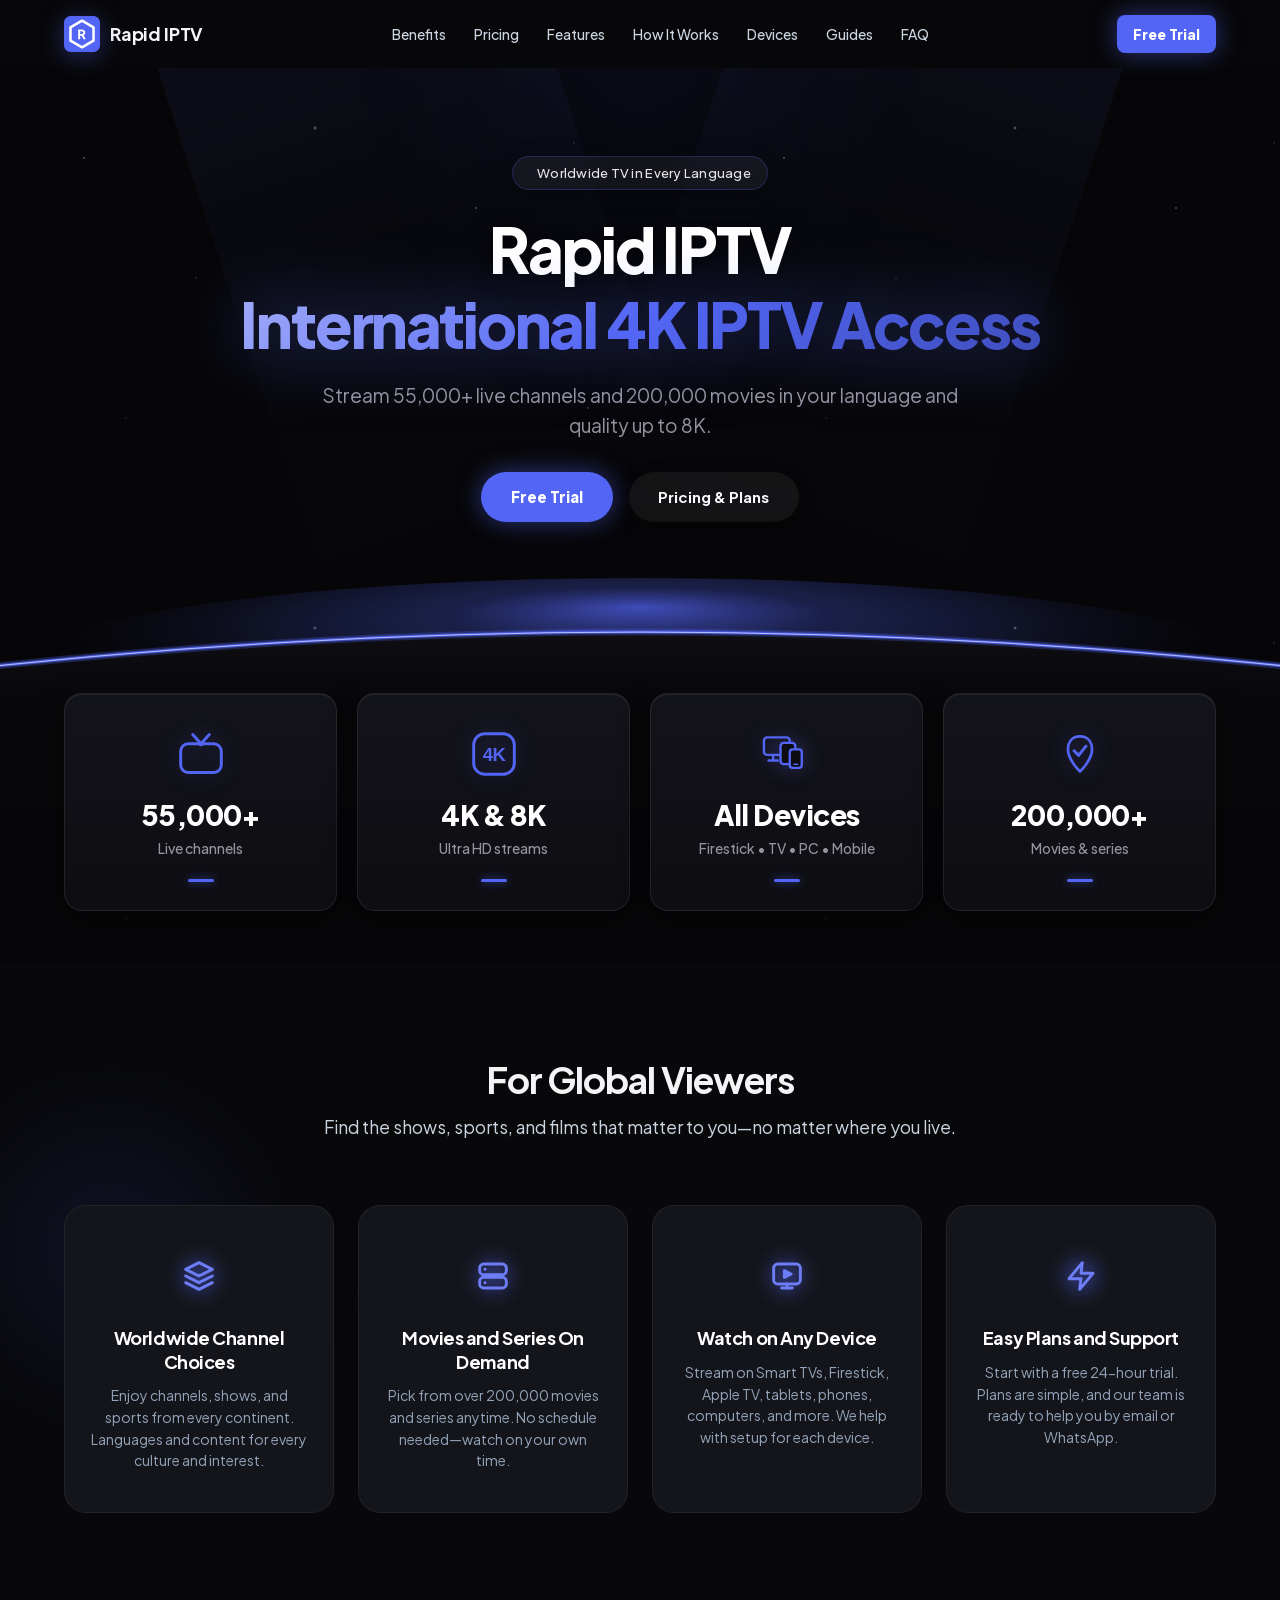
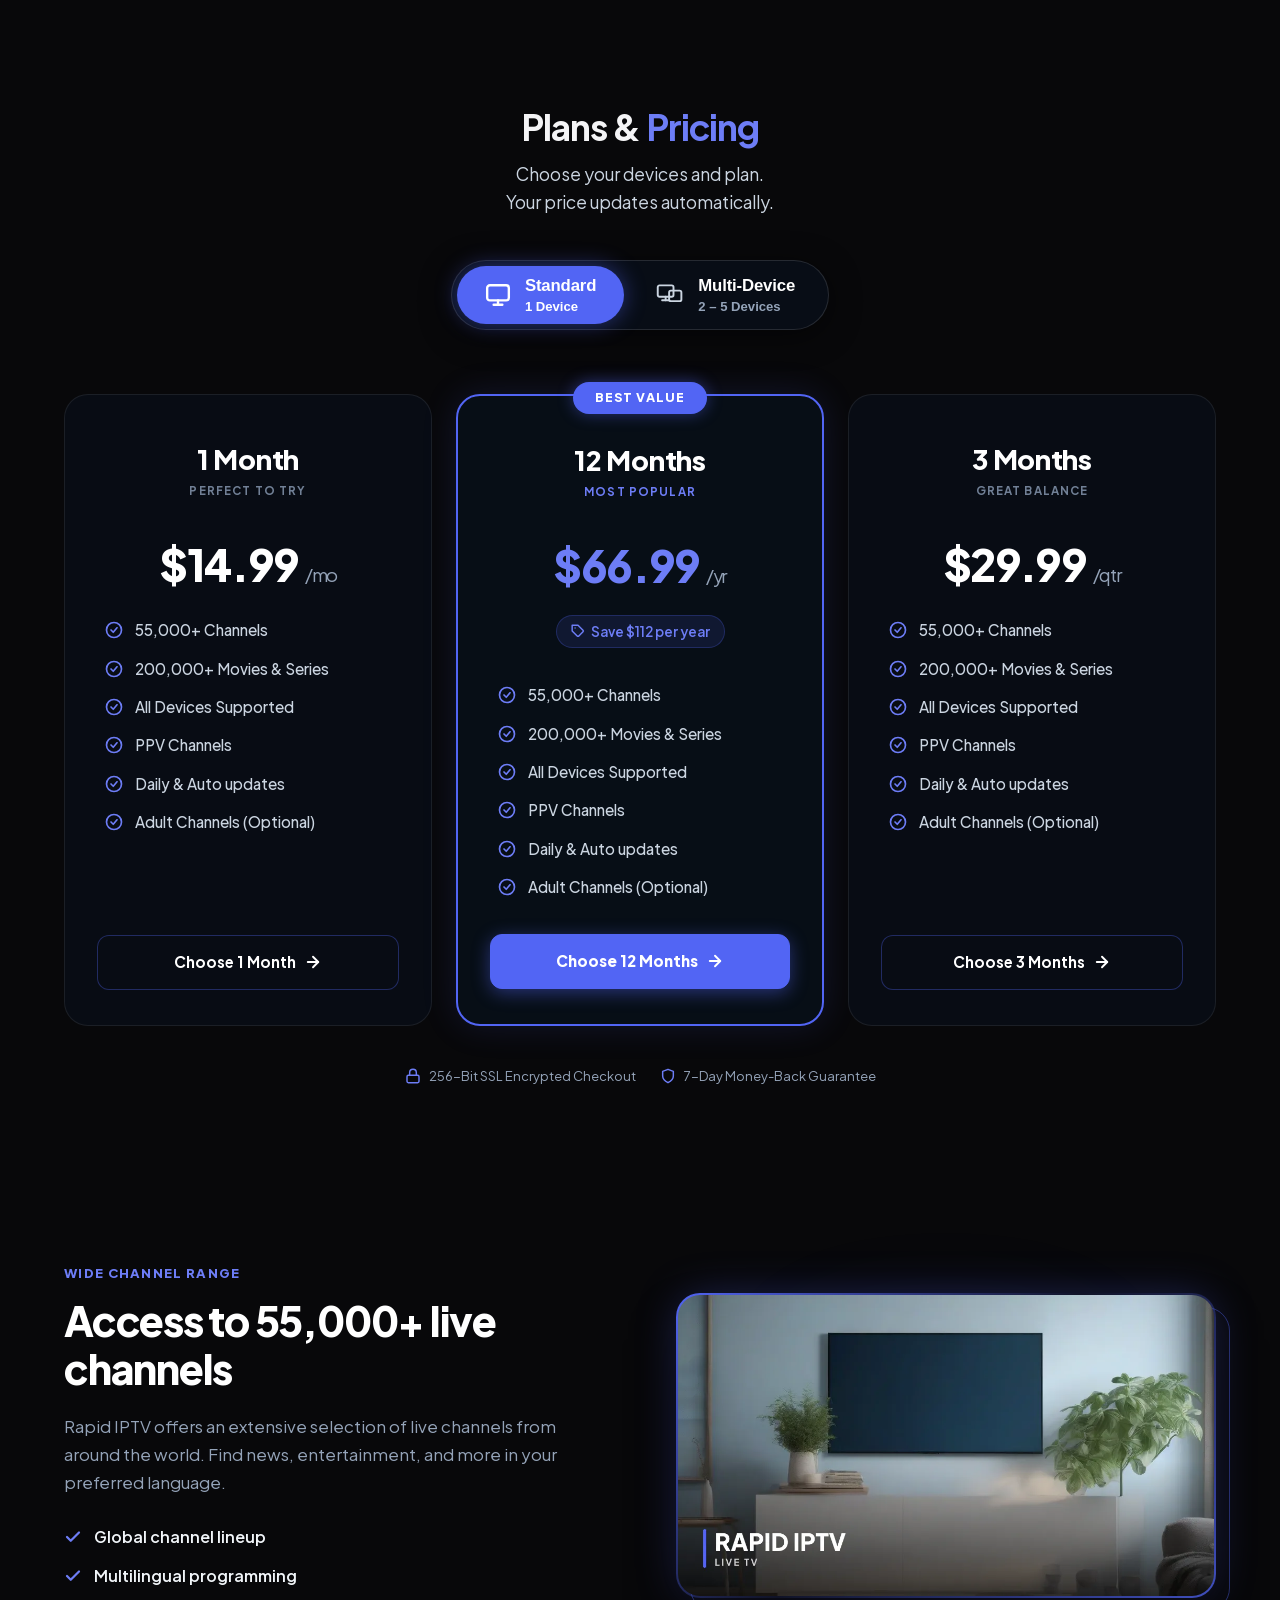
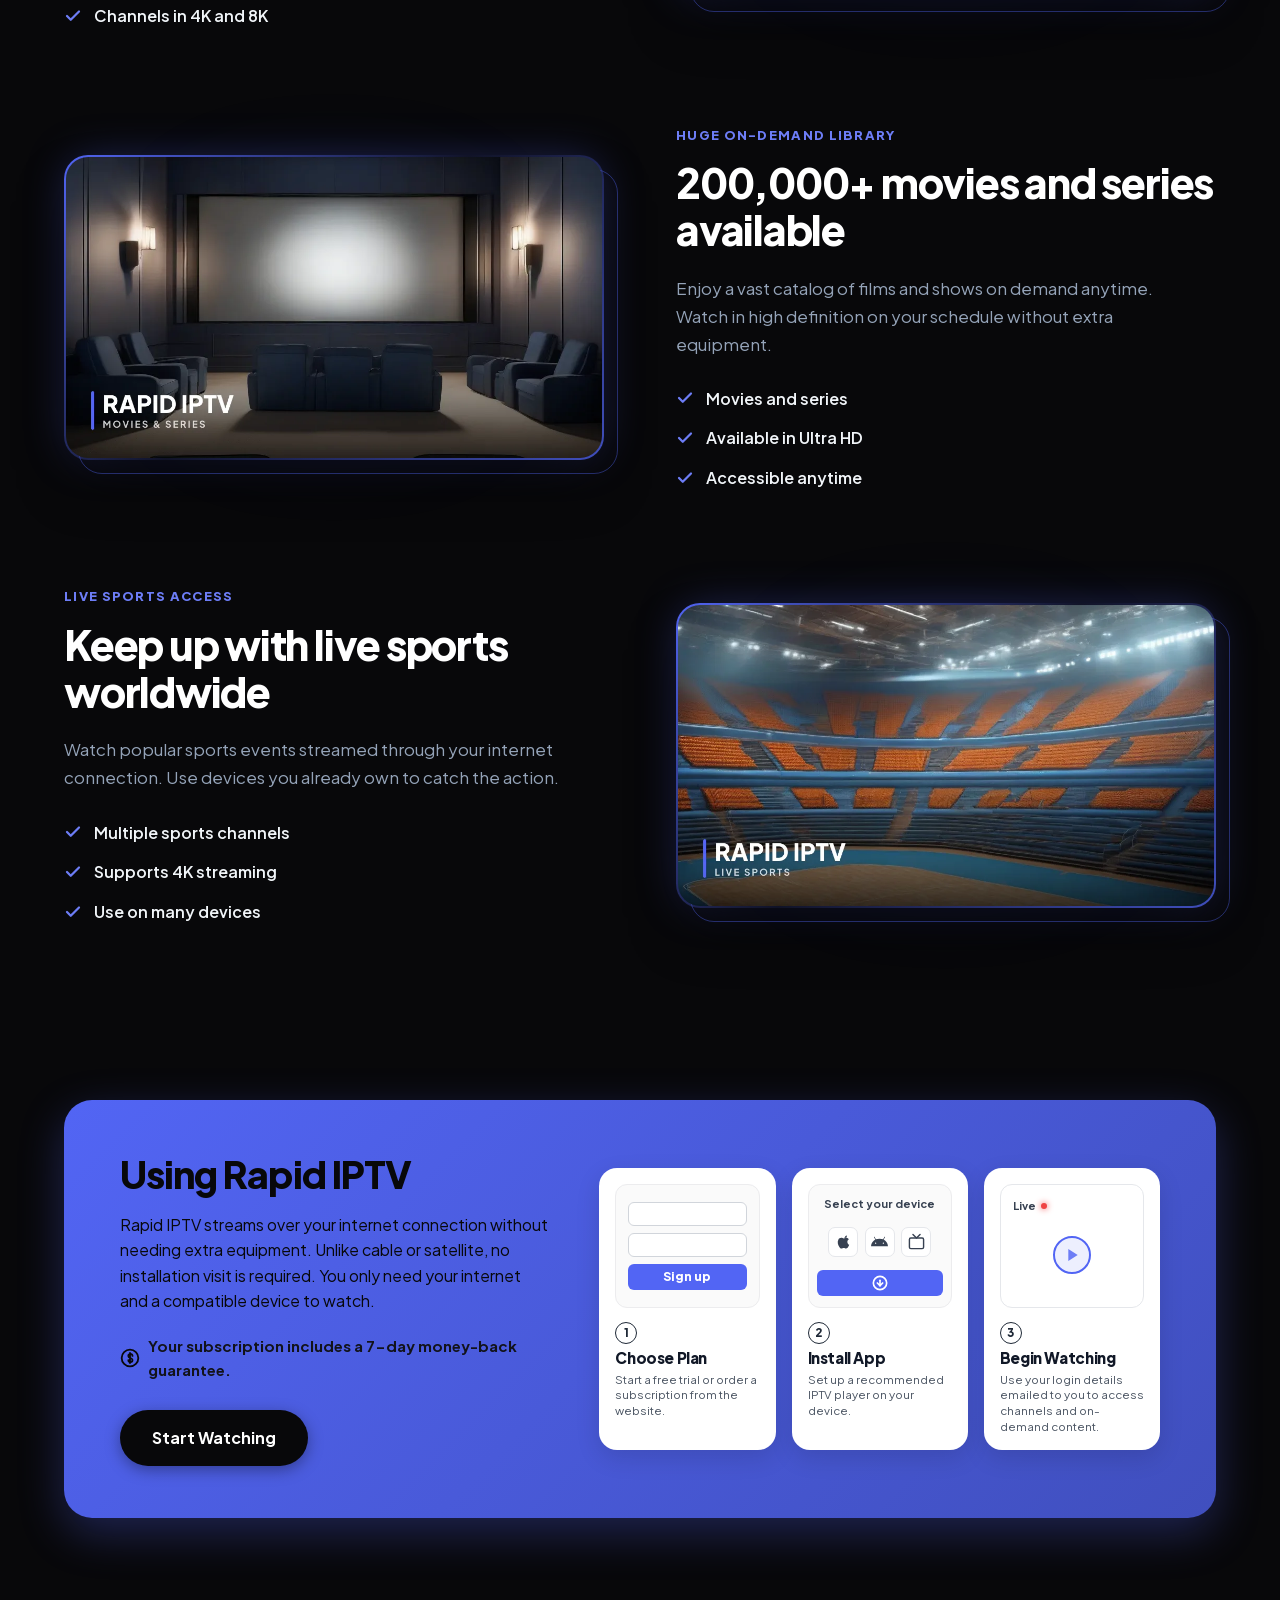
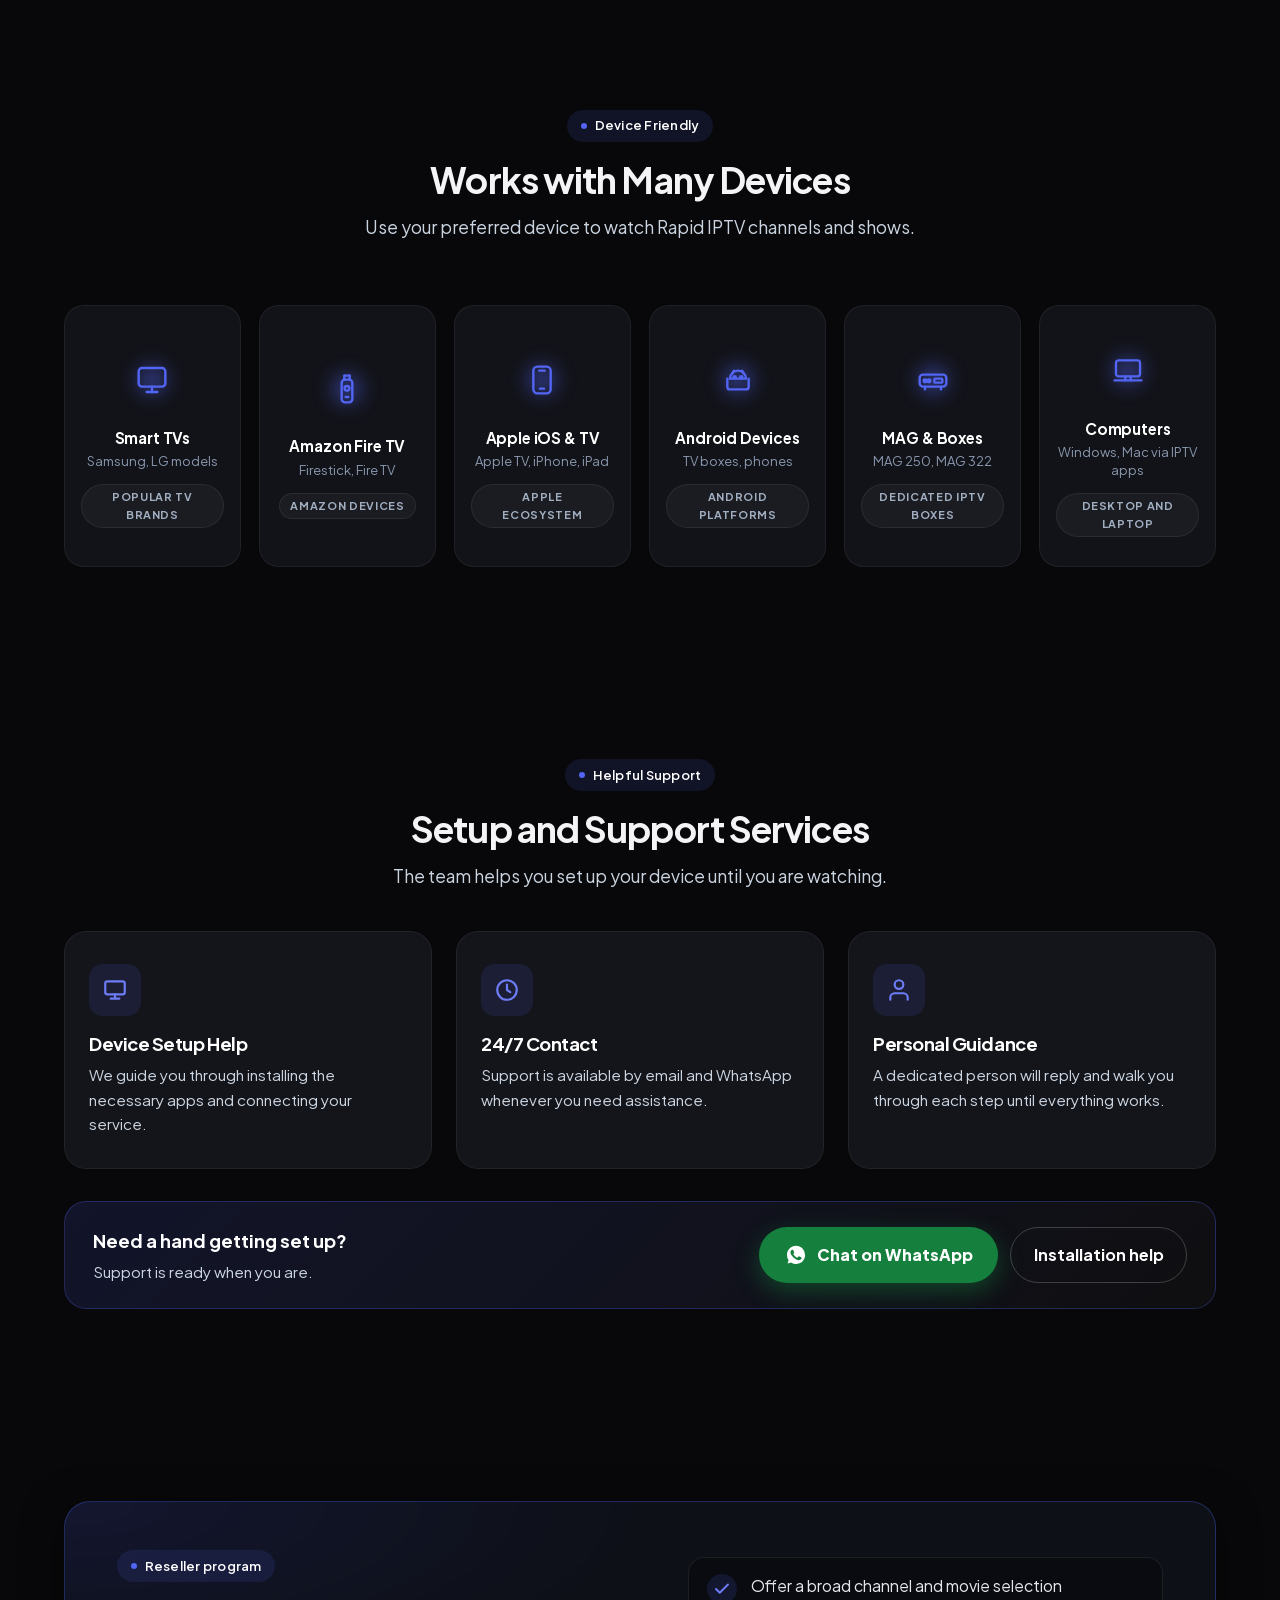
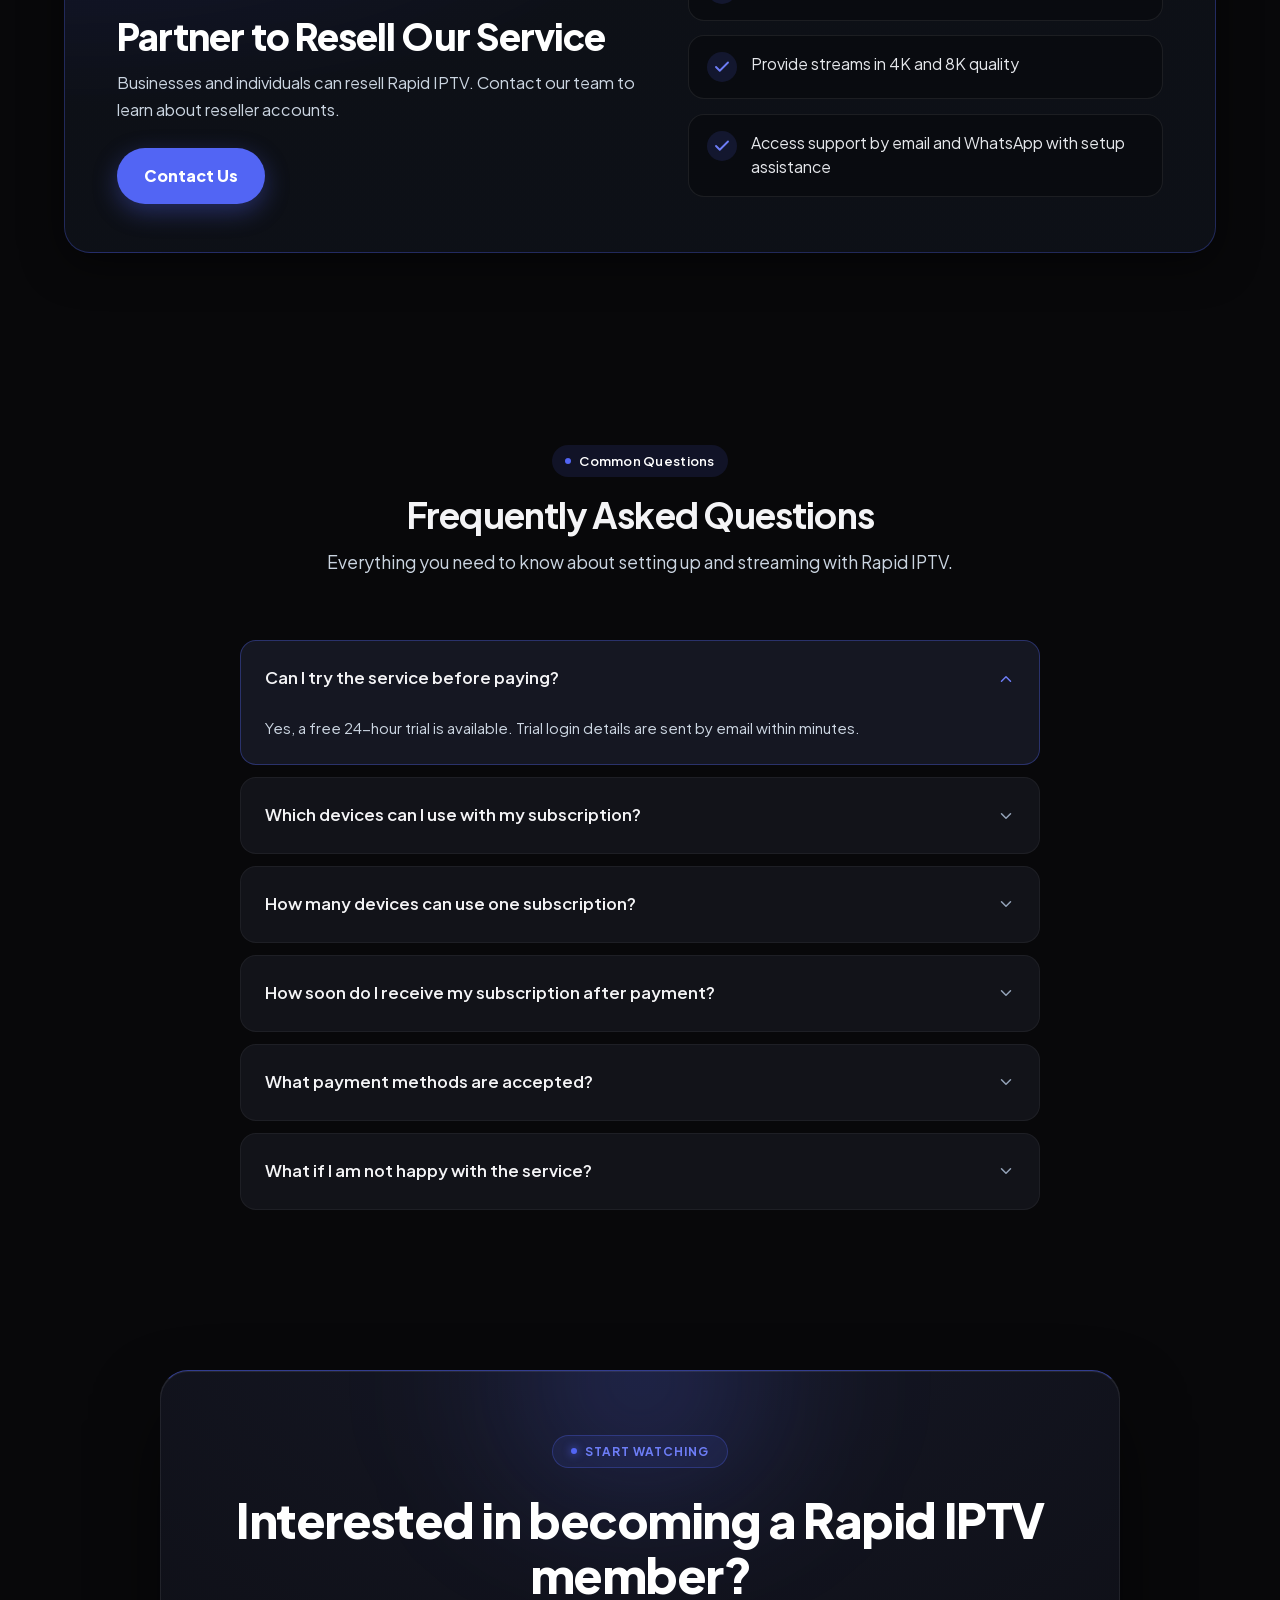
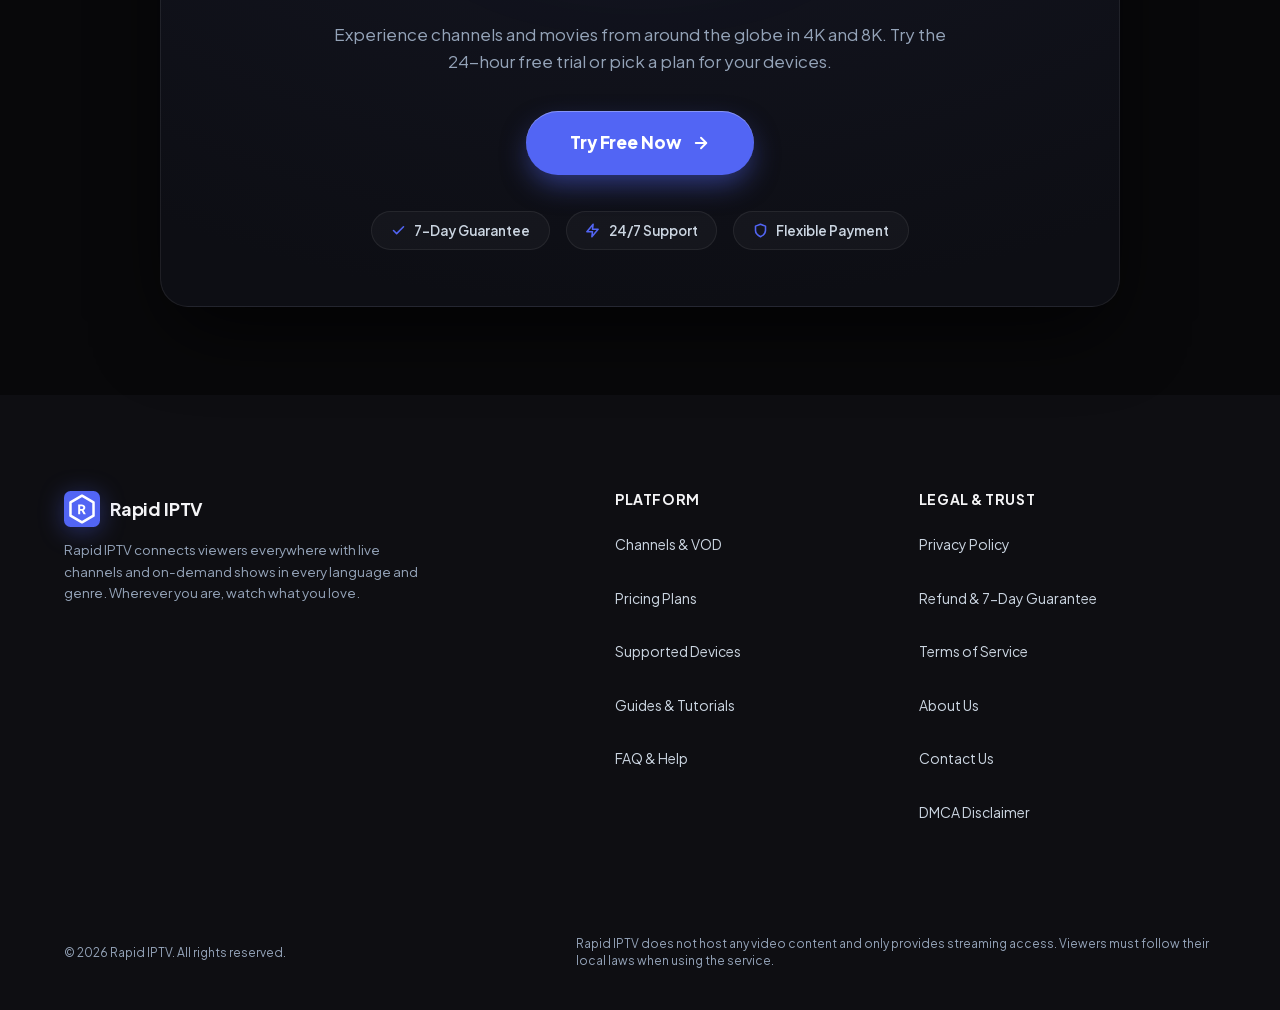
==== index.html @ 46bf08df "Deploy IPTV site via TVKIX Site Manager [2026-11-01T08:52:10.886Z]" ====
<!DOCTYPE html>
<html lang="en" style="background-color:#08080a;color:#f4f4f6;">
<head>
  <meta charset="UTF-8">
  <meta name="viewport" content="width=device-width, initial-scale=1.0">
  
  <!-- Primary SEO Meta Tags -->
  <title>Rapid IPTV: 55,000+ Channels &amp; 4K Streaming Worldwide</title>
  <meta name="description" content="Watch over 55,000 channels and 200,000 movies on Rapid IPTV. Try the 24-hour free trial or get a 1, 3, or 12 month plan today. Try it free for 24 hours.">
  <meta name="robots" content="index, follow, max-snippet:-1, max-image-preview:large, max-video-preview:-1">
  <meta name="format-detection" content="telephone=no">
  <link rel="canonical" href="https://rapidtv.org/">
  <link rel="preload" href="/assets/fonts/plus-jakarta-sans.woff2" as="font" type="font/woff2" crossorigin>
  <meta name="theme-color" content="#08080a">

  <!-- Site favicon: real image files, which Google Search reads -->
  <link rel="icon" href="favicon.ico" sizes="any">
  <link rel="icon" type="image/png" sizes="48x48" href="/assets/favicon-48x48.png">
  <link rel="icon" type="image/svg+xml" href="/assets/favicon.svg">
  <link rel="apple-touch-icon" sizes="180x180" href="/assets/apple-touch-icon.png">
  <link rel="manifest" href="site.webmanifest">

  <!-- Open Graph / Facebook -->
  <meta property="og:type" content="website">
  <meta property="og:url" content="https://rapidtv.org/">
  <meta property="og:title" content="Rapid IPTV: 55,000+ Channels & 4K Streaming Worldwide">
  <meta property="og:description" content="Watch over 55,000 channels and 200,000 movies on Rapid IPTV. Try the 24-hour free trial or get a 1, 3, or 12 month plan today. Try it free for 24 hours.">
  <meta property="og:site_name" content="Rapid IPTV">
  <meta property="og:image" content="https://rapidtv.org/images/share-rapid-iptv-live-tv-1793521743638.jpg">
  <meta property="og:image:width" content="1200">
  <meta property="og:image:height" content="630">
  <meta property="og:image:alt" content="Rapid IPTV Ultra-Stable 4K IPTV Streaming Service">

  <!-- Twitter / X -->
  <meta name="twitter:card" content="summary_large_image">
  <meta name="twitter:title" content="Rapid IPTV: 55,000+ Channels & 4K Streaming Worldwide">
  <meta name="twitter:description" content="Watch over 55,000 channels and 200,000 movies on Rapid IPTV. Try the 24-hour free trial or get a 1, 3, or 12 month plan today. Try it free for 24 hours.">
  <meta name="twitter:image" content="https://rapidtv.org/images/share-rapid-iptv-live-tv-1793521743638.jpg">

  <!-- Self-Hosted Critical Variable Font loaded via @font-face with font-display: swap -->

  <!-- Main Stylesheet -->
  <style>
@font-face{font-family:"Plus Jakarta Sans";font-style:normal;font-weight:400 800;font-display:swap;src:url("/assets/fonts/plus-jakarta-sans.woff2") format("woff2");unicode-range:U+0000-00FF,U+0131,U+0152-0153,U+02BB-02BC,U+02C6,U+02DA,U+02DC,U+0304,U+0308,U+0329,U+2000-206F,U+20AC,U+2122,U+2191,U+2193,U+2212,U+2215,U+FEFF,U+FFFD}:root{--bg-page:#08080a;--bg-surface:#0e0e12;--bg-card:#131318;--bg-card-hover:#181820;--bg-subtle:#1c1c24;--border-subtle:transparent;--border-medium:transparent;--border-accent:transparent;--border-highlight:transparent;--accent:#404fbe;--accent-hover:#404fbe;--accent-light:rgba(64, 79, 190,0.12);--accent-text:#cfd4fc;--status-green:#22c55e;--status-green-bg:rgba(34,197,94,0.12);--text-primary:#f4f4f6;--text-secondary:#cbd5e1;--text-muted:#94a3b8;--text-inverse:#08080a;--font-family:"Plus Jakarta Sans",-apple-system,BlinkMacSystemFont,"Segoe UI",Roboto,Oxygen,Ubuntu,Cantarell,"Helvetica Neue",sans-serif;--line-height-base:1.6;--line-height-heading:1.2;--space-xs:0.5rem;--space-sm:0.75rem;--space-md:1rem;--space-lg:1.5rem;--space-xl:2.5rem;--space-2xl:4rem;--space-3xl:6rem;--max-width:1200px;--radius-sm:4px;--radius-md:8px;--radius-lg:12px;--radius-full:9999px;--transition-fast:0.15s ease;--transition-normal:0.25s ease}*,*::before,*::after{box-sizing:border-box;margin:0;padding:0}html{font-family:var(--font-family);font-size:16px;line-height:var(--line-height-base);color:var(--text-secondary);background-color:var(--bg-page);scroll-behavior:smooth;-webkit-text-size-adjust:100%;text-rendering:optimizeLegibility}body{min-height:100vh;display:flex;flex-direction:column;background-color:var(--bg-page);color:var(--text-secondary);overflow-x:hidden}h1,h2,h3,h4,h5,h6{color:var(--text-primary);font-weight:700;line-height:var(--line-height-heading);letter-spacing:-0.025em}h1{font-size:clamp(2rem,5vw,3.25rem);font-weight:800;margin-bottom:var(--space-md)}h2{font-size:clamp(1.75rem,3.5vw,2.25rem);margin-bottom:var(--space-sm)}h3{font-size:1.25rem;margin-bottom:var(--space-xs)}p{margin-bottom:var(--space-md)}p:last-child{margin-bottom:0}a{color:inherit;text-decoration:none;transition:color var(--transition-fast)}a:hover{color:var(--text-primary)}ul,ol{list-style:none}:focus-visible{outline:2px solid var(--accent);outline-offset:3px}.container{width:100%;max-width:var(--max-width);margin-inline:auto;padding-inline:var(--space-md)}@media (min-width:768px){.container{padding-inline:var(--space-lg)}}.section{padding-block:var(--space-2xl);border-bottom:none;scroll-margin-top:90px}@media (min-width:768px){.section{padding-block:var(--space-3xl)}}.section-header{text-align:center;max-width:680px;margin-inline:auto;margin-bottom:var(--space-2xl)}.section-header p{color:var(--text-secondary);font-size:1.1rem}.pill-badge{display:inline-flex;align-items:center;gap:0.5rem;padding:0.35rem 0.85rem;font-size:0.8125rem;font-weight:600;letter-spacing:0.02em;color:var(--accent-text);background-color:var(--accent-light);border:none;border-radius:var(--radius-full);margin-bottom:var(--space-md)}.pill-badge .dot{width:6px;height:6px;border-radius:50%;background-color:var(--accent)}.status-pill{display:inline-flex;align-items:center;gap:0.375rem;font-size:0.75rem;font-weight:500;color:#86efac;background-color:var(--status-green-bg);padding:0.25rem 0.625rem;border-radius:var(--radius-full);border:none}.status-pill .indicator{width:6px;height:6px;border-radius:50%;background-color:var(--status-green)}@media (max-width:640px){.header-actions .status-pill{display:none}}.btn{display:inline-flex;align-items:center;justify-content:center;gap:0.5rem;padding:0.75rem 1.5rem;font-size:0.9375rem;font-weight:600;border-radius:var(--radius-md);border:none;cursor:pointer;white-space:nowrap;transition:background-color var(--transition-fast),transform var(--transition-fast);text-decoration:none}.btn:active{transform:translateY(1px)}.btn-primary{background:linear-gradient(135deg,#404fbe 0%,#404fbe 100%);color:#ffffff !important;font-weight:700;border:none}.btn-primary:hover{background-color:var(--accent-hover);color:#ffffff}.btn-secondary{background-color:var(--bg-card);color:var(--text-primary);border:none}.btn-secondary:hover{background-color:var(--bg-subtle);color:#ffffff}.btn-block{width:100%}.btn-sm{padding:0.5rem 1rem;font-size:0.875rem}.btn-group{display:flex;flex-direction:column;gap:0.75rem;width:100%}@media (min-width:480px){.btn-group{flex-direction:row;justify-content:center;width:auto}}.site-header{position:sticky;top:0;z-index:100;background-color:rgba(8,8,10,0.95);border-bottom:none;backdrop-filter:blur(8px);-webkit-backdrop-filter:blur(8px)}.header-container{display:flex;align-items:center;justify-content:space-between;height:68px}.brand-logo{display:flex;align-items:center;gap:0.625rem;font-size:1.125rem;font-weight:700;color:var(--text-primary);letter-spacing:-0.01em}.logo-icon{display:inline-flex;align-items:center;justify-content:center;width:32px;height:32px;background-color:var(--accent);color:#ffffff;border-radius:var(--radius-sm);font-weight:900;font-size:1rem}.brand-accent{color:var(--accent-ink, var(--accent))}.nav-menu{display:none}@media (min-width:900px){.nav-menu{display:flex;align-items:center;gap:1.75rem}}.nav-link{font-size:0.875rem;font-weight:500;color:var(--text-secondary)}.nav-link:hover{color:var(--text-primary)}.header-actions{display:flex;align-items:center;gap:0.875rem}.menu-toggle{display:flex;flex-direction:column;justify-content:center;gap:5px;width:38px;height:38px;padding:8px;background-color:var(--bg-card);border:none;border-radius:var(--radius-sm);cursor:pointer;color:var(--text-primary)}@media (min-width:900px){.menu-toggle{display:none}}.menu-bar{display:block;width:100%;height:2px;background-color:var(--text-primary);transition:transform var(--transition-fast),opacity var(--transition-fast)}.menu-toggle[aria-expanded="true"] .menu-bar:nth-child(1){transform:translateY(7px) rotate(45deg)}.menu-toggle[aria-expanded="true"] .menu-bar:nth-child(2){opacity:0}.menu-toggle[aria-expanded="true"] .menu-bar:nth-child(3){transform:translateY(-7px) rotate(-45deg)}.mobile-nav{display:none;position:fixed;top:68px;left:0;right:0;bottom:0;background-color:#08080a;border-bottom:none;padding:var(--space-xl) var(--space-lg);flex-direction:column;gap:var(--space-md);z-index:999;overflow-y:auto}.mobile-nav.is-open{display:flex}@media (min-width:900px){.mobile-nav{display:none !important}}.mobile-nav-link{font-size:1.125rem;font-weight:600;color:var(--text-primary);padding-block:0.5rem;border-bottom:none}.hero-section{position:relative;background-color:#060608;padding-top:clamp(3.5rem,7vw,5.5rem);padding-bottom:clamp(2rem,4vw,3.5rem);text-align:center;overflow:hidden}.hero-cosmic-backdrop{position:absolute;inset:0;pointer-events:none;overflow:hidden;z-index:1;contain:strict}.light-ray{position:absolute;top:-120px;width:380px;height:600px;opacity:0.16;transform-origin:top center;pointer-events:none;will-change:transform}.light-ray-left{left:10%;background:linear-gradient(180deg,rgba(82, 101, 244,0.5) 0%,rgba(82, 101, 244,0.08) 60%,transparent 100%);transform:rotate(-18deg)}.light-ray-right{right:10%;background:linear-gradient(180deg,rgba(82, 101, 244,0.45) 0%,rgba(82, 101, 244,0.08) 60%,transparent 100%);transform:rotate(18deg)}.light-ray-center{left:50%;transform:translateX(-50%);width:550px;height:480px;background:radial-gradient(ellipse at top,rgba(82, 101, 244,0.2) 0%,rgba(82, 101, 244,0.05) 50%,transparent 80%);opacity:0.35}.cosmic-stars{position:absolute;inset:0;background-image:radial-gradient(1.5px 1.5px at 12% 18%,rgba(255,255,255,0.65),transparent),radial-gradient(1px 1px at 28% 42%,rgba(255,255,255,0.45),transparent),radial-gradient(2px 2px at 45% 12%,rgba(207, 212, 252,0.75),transparent),radial-gradient(1.5px 1.5px at 68% 28%,rgba(255,255,255,0.55),transparent),radial-gradient(1px 1px at 82% 15%,rgba(255,255,255,0.45),transparent),radial-gradient(1.5px 1.5px at 92% 38%,rgba(207, 212, 252,0.65),transparent),radial-gradient(1px 1px at 18% 70%,rgba(255,255,255,0.35),transparent),radial-gradient(1.5px 1.5px at 84% 68%,rgba(255,255,255,0.4),transparent);background-repeat:repeat;background-size:700px 500px;opacity:0.7}.hero-container{position:relative;z-index:3}.hero-content{max-width:860px;margin-inline:auto;display:flex;flex-direction:column;align-items:center}.hero-badge-pill{display:inline-flex;align-items:center;gap:0.5rem;padding:0.35rem 1rem;background:rgba(255,255,255,0.05);border:none;border-radius:var(--radius-full);font-size:0.8125rem;font-weight:500;letter-spacing:0.02em;color:#e4e4e7;margin-bottom:1.5rem;backdrop-filter:blur(12px);-webkit-backdrop-filter:blur(12px);box-shadow:0 4px 20px rgba(0,0,0,0.4);transition:background-color var(--transition-fast),transform var(--transition-fast)}.hero-badge-pill:hover{background:rgba(255,255,255,0.08);transform:translateY(-1px)}.badge-spark{color:#404fbe;font-size:0.875rem;text-shadow:0 0 10px rgba(64, 79, 190,0.9),0 0 20px rgba(64, 79, 190,0.5);line-height:1}.hero-title{display:flex;flex-direction:column;align-items:center;gap:0.25rem;font-size:clamp(2.1rem,5.2vw,3.85rem);font-weight:800;line-height:1.15;letter-spacing:-0.035em;margin-bottom:1.25rem}.title-top{color:#ffffff;text-shadow:0 2px 20px rgba(0,0,0,0.8)}.title-bottom{color:var(--accent-ink, #5265f4);background:linear-gradient(135deg,#5265f4 0%,#5265f4 50%,#404fbe 100%);-webkit-background-clip:text;-webkit-text-fill-color:transparent;background-clip:text;filter:drop-shadow(0 0 35px rgba(64, 79, 190,0.45))}.hero-description{font-size:clamp(1rem,2vw,1.1875rem);color:#9494a0;line-height:1.6;max-width:640px;margin-inline:auto;margin-bottom:2rem}.hero-btn-group{display:flex;flex-direction:row;align-items:center;justify-content:center;gap:1rem;flex-wrap:wrap;margin-bottom:2.5rem}.btn-pill{display:inline-flex;align-items:center;justify-content:center;gap:0.5rem;padding:0.8rem 1.85rem;font-size:0.9375rem;font-weight:600;border-radius:var(--radius-full);border:none;cursor:pointer;white-space:nowrap}.btn-pill,.btn-pill span,.btn-pill:link,.btn-pill:visited{text-decoration:none}.btn-pill-primary,.btn-pill-primary:link,.btn-pill-primary:visited{background:var(--accent);color:#ffffff !important;font-weight:800 !important;border:none;box-shadow:0 0 25px rgba(64, 79, 190,0.45),0 4px 14px rgba(0,0,0,0.4)}.btn-pill-primary:hover{transform:translateY(-2px) scale(1.02);box-shadow:0 0 35px rgba(64, 79, 190,0.7),0 6px 22px rgba(0,0,0,0.5);color:#ffffff !important}.btn-pill-primary span{background:none;box-shadow:none;color:#ffffff !important}.btn-pill-glass{background-color:rgba(255,255,255,0.06);color:#f8fafc !important;border:none;backdrop-filter:blur(12px);-webkit-backdrop-filter:blur(12px);box-shadow:0 4px 15px rgba(0,0,0,0.3)}.btn-pill-glass span{color:#f8fafc !important}.btn-pill-glass:hover{background-color:rgba(255,255,255,0.12);color:#ffffff !important;transform:translateY(-2px);box-shadow:0 6px 20px rgba(0,0,0,0.4)}.hero-horizon{position:relative;width:100%;margin-top:1rem;margin-bottom:-15px;overflow:visible;pointer-events:none;z-index:2;display:flex;justify-content:center}.horizon-svg{width:100%;height:clamp(140px,18vw,240px);display:block;overflow:visible}.hero-metrics-container{position:relative;z-index:3;margin-top:-115px}@media (max-width:640px){.hero-metrics-container{margin-top:-50px}.hero-btn-group{flex-direction:column;width:100%;max-width:320px;margin-inline:auto}.btn-pill{width:100%}.horizon-svg{height:120px}}.metrics-grid{display:grid;grid-template-columns:repeat(2,1fr);gap:1rem;margin-top:0}@media (min-width:860px){.metrics-grid{grid-template-columns:repeat(4,1fr);gap:1.25rem}}.metric-card{position:relative;background-color:#0c0c11;background:linear-gradient(180deg,#13131a 0%,#0d0d12 100%);border:1px solid rgba(255,255,255,0.08);border-radius:18px;padding:2.25rem 1rem 1.75rem 1rem;display:flex;flex-direction:column;align-items:center;justify-content:center;text-align:center;box-shadow:0 10px 30px rgba(0,0,0,0.4),inset 0 1px 0 rgba(255,255,255,0.06);transition:transform var(--transition-normal),box-shadow var(--transition-normal),border-color var(--transition-normal),background-color var(--transition-normal)}.metric-card:hover{transform:translateY(-3px);background-color:#101016;border-color:rgba(82, 101, 244,0.4);box-shadow:0 14px 40px rgba(0,0,0,0.55),0 0 25px rgba(64, 79, 190,0.15)}.metric-icon-wrap{display:flex;align-items:center;justify-content:center;width:56px;height:48px;max-width:56px;max-height:48px;background:transparent;border:none;margin-inline:auto;margin-bottom:1.25rem;overflow:visible;flex-shrink:0}.metric-icon-art{width:56px !important;height:48px !important;max-width:56px !important;max-height:48px !important;display:block;flex-shrink:0;filter:drop-shadow(0 0 10px rgba(82, 101, 244,0.22));transition:transform var(--transition-fast),filter var(--transition-fast)}.metric-card:hover .metric-icon-art{transform:scale(1.06);filter:drop-shadow(0 0 16px rgba(82, 101, 244,0.5))}.metric-val{font-size:clamp(1.35rem,2.2vw,1.85rem);font-weight:800;color:#ffffff;letter-spacing:-0.02em;line-height:1.2}.metric-val .accent-mark{color:var(--accent-ink, #5265f4);margin-left:2px}.metric-label{font-size:clamp(0.78rem,1.15vw,0.875rem);color:#94949e;margin-top:0.45rem;line-height:1.4;font-weight:500}.metric-dash{display:block;width:26px;height:3px;border-radius:var(--radius-full);background-color:#5265f4;margin-top:1.25rem;box-shadow:0 0 8px rgba(82, 101, 244,0.5)}@media (max-width:640px){.metrics-grid{gap:0.65rem}.metric-card{padding:1.5rem 0.6rem 1.25rem 0.6rem;border-radius:14px}.metric-icon-wrap{height:44px;margin-bottom:0.85rem}.metric-icon-art{width:44px;height:38px}.metric-val{font-size:1.15rem}.metric-label{font-size:0.72rem}.metric-dash{margin-top:0.85rem;width:20px}}.hero-categories-section{position:relative;background-color:#060608;padding-bottom:2rem}.hero-categories-container{position:relative;z-index:3;margin-top:1.5rem;margin-bottom:1rem}.category-cards-grid{display:grid;grid-template-columns:repeat(3,1fr);gap:0.65rem}@media (min-width:860px){.category-cards-grid{grid-template-columns:repeat(6,1fr);gap:1rem}}.category-card{position:relative;display:flex;flex-direction:column;border-radius:14px;overflow:hidden;background-color:#0c0c11;border:1px solid rgba(255,255,255,0.08);text-decoration:none;cursor:pointer;box-shadow:0 6px 20px rgba(0,0,0,0.4);transition:transform var(--transition-normal),box-shadow var(--transition-normal),border-color var(--transition-normal)}.category-card:hover{transform:translateY(-4px) scale(1.02);border-color:rgba(82, 101, 244,0.45);box-shadow:0 12px 30px rgba(0,0,0,0.6),0 0 20px rgba(82, 101, 244,0.22)}.category-card-media{position:relative;width:100%;aspect-ratio:2 / 3;overflow:hidden;border-radius:14px;background-color:#08080a}.category-card-media img{width:100%;height:100%;object-fit:cover;display:block;transition:transform 0.45s cubic-bezier(0.16,1,0.3,1)}.category-card:hover .category-card-media img{transform:scale(1.07)}.category-card-overlay{position:absolute;inset:0;background:linear-gradient(180deg,transparent 40%,rgba(0,0,0,0.65) 75%,rgba(0,0,0,0.92) 100%);pointer-events:none}.category-card-label{position:absolute;bottom:0.55rem;left:0.25rem;right:0.25rem;text-align:center;font-size:0.78rem;font-weight:600;color:#ffffff;letter-spacing:-0.01em;text-shadow:0 1px 4px rgba(0,0,0,0.9);pointer-events:none;white-space:nowrap;overflow:hidden;text-overflow:ellipsis;padding-inline:4px;transition:color var(--transition-fast)}.category-card:hover .category-card-label{color:var(--accent-ink, #5265f4)}@media (max-width:640px){.hero-categories-container{margin-top:0.85rem;margin-bottom:0.5rem}.category-cards-grid{gap:0.45rem}.category-card{border-radius:10px}.category-card-media{border-radius:10px}.category-card-label{font-size:0.65rem;bottom:0.35rem}}.what-we-offer-section{position:relative;overflow:hidden}.what-we-offer-section::before{content:"";position:absolute;top:15%;left:-80px;width:380px;height:380px;background:radial-gradient(circle,rgba(82, 101, 244,0.14) 0%,rgba(82, 101, 244,0.03) 50%,transparent 70%);filter:blur(60px);pointer-events:none;z-index:0}.benefits-grid{position:relative;z-index:1;display:grid;grid-template-columns:1fr;gap:1.25rem}@media (min-width:640px){.benefits-grid{grid-template-columns:repeat(2,1fr)}}@media (min-width:1024px){.benefits-grid{grid-template-columns:repeat(4,1fr);gap:1.5rem}}.benefit-card{background-color:#14151b;border:1px solid rgba(255,255,255,0.06);border-radius:22px;padding:2.5rem 1.5rem;display:flex;flex-direction:column;align-items:center;text-align:center;height:100%;transition:transform 0.25s ease,border-color 0.25s ease,box-shadow 0.25s ease,background-color 0.25s ease}.benefit-card:hover{background-color:#181a22;border-color:rgba(82, 101, 244,0.35);transform:translateY(-4px);box-shadow:0 16px 36px -10px rgba(0,0,0,0.6),0 0 24px rgba(82, 101, 244,0.12)}.benefit-icon-wrapper{position:relative;width:60px;height:60px;display:flex;align-items:center;justify-content:center;color:var(--accent-ink, #5265f4);margin-bottom:1.25rem;flex-shrink:0}.benefit-icon-glow{position:absolute;top:50%;left:50%;transform:translate(-50%,-50%);width:48px;height:48px;border-radius:50%;background:radial-gradient(circle,rgba(82, 101, 244,0.55) 0%,rgba(82, 101, 244,0.18) 50%,transparent 75%);filter:blur(8px);pointer-events:none;z-index:0}.benefit-icon-wrapper svg{position:relative;z-index:1;width:32px;height:32px;color:var(--accent-ink, #5265f4)}.benefit-title{font-size:1.125rem;font-weight:700;color:#ffffff;margin-bottom:0.75rem;line-height:1.3}.benefit-desc{font-size:0.875rem;color:#94a3b8;line-height:1.55;margin:0;max-width:250px}.features-showcase-section{padding:5rem 0;position:relative;overflow:hidden}.features-showcase{display:flex;flex-direction:column;gap:6rem}.feature-split-row{display:grid;grid-template-columns:1fr;align-items:center;gap:2.5rem}@media (min-width:992px){.feature-split-row{grid-template-columns:1fr 1fr;gap:4.5rem}.feature-split-row-reverse .feature-split-content{order:2}.feature-split-row-reverse .feature-split-media{order:1}}.feature-split-content{display:flex;flex-direction:column;justify-content:center}.feature-badge-tag{display:inline-block;font-size:0.8125rem;font-weight:800;text-transform:uppercase;letter-spacing:0.1em;color:var(--accent-ink, #5265f4);margin-bottom:0.875rem}.feature-split-title{font-size:clamp(2rem,3.2vw,2.75rem);font-weight:800;line-height:1.15;letter-spacing:-0.03em;color:#ffffff;margin:0 0 1.25rem 0}.feature-split-desc{font-size:1.0625rem;line-height:1.65;color:#94a3b8;margin:0 0 1.75rem 0;max-width:520px}.feature-split-list{list-style:none;padding:0;margin:0;display:flex;flex-direction:column;gap:0.875rem}.feature-split-item{display:flex;align-items:center;gap:0.75rem;font-size:1rem;font-weight:600;color:#f1f5f9}.feature-check-icon{display:inline-flex;align-items:center;justify-content:center;color:var(--accent-ink, #5265f4);flex-shrink:0}.feature-check-icon svg{width:18px;height:18px}.feature-split-media{position:relative;display:flex;justify-content:center;align-items:center}.feature-media-wrapper{position:relative;width:100%;max-width:620px;display:flex;align-items:center;justify-content:center}.feature-media-ambient{position:absolute;top:50%;left:50%;transform:translate(-50%,-50%);width:80%;height:80%;background:radial-gradient(circle,rgba(82, 101, 244,0.16) 0%,rgba(82, 101, 244,0.03) 60%,transparent 80%);filter:blur(50px);pointer-events:none;z-index:0}.feature-mockup-img{position:relative;z-index:1;width:100%;max-width:100%;height:auto;display:block;object-fit:contain;filter:drop-shadow(0 20px 30px rgba(0,0,0,0.65));transition:transform 0.35s cubic-bezier(0.16,1,0.3,1),filter 0.35s ease}.feature-mockup-img:hover{transform:translateY(-6px) scale(1.02);filter:drop-shadow(0 28px 42px rgba(0,0,0,0.8)) drop-shadow(0 0 25px rgba(82, 101, 244,0.22))}@media (max-width:768px){.features-showcase-section{padding:3.5rem 0}.features-showcase{gap:4rem}.feature-split-title{font-size:1.75rem}.feature-split-desc{font-size:0.9375rem;margin-bottom:1.25rem}.feature-split-item{font-size:0.9375rem}}.journey-banner{background:linear-gradient(135deg,#5265f4 0%,#5265f4 50%,#5265f4 100%);border-radius:28px;padding:3.25rem 3.5rem;display:grid;grid-template-columns:1fr;gap:2.5rem;align-items:center;position:relative;overflow:hidden;box-shadow:0 15px 45px rgba(82, 101, 244,0.22)}@media (min-width:1024px){.journey-banner{grid-template-columns:1fr 1.3fr;gap:3rem}}.journey-cta-col{display:flex;flex-direction:column;align-items:flex-start}.journey-title{font-size:2.35rem;font-weight:800;color:#08080a;line-height:1.15;letter-spacing:-0.025em;margin-bottom:1rem}.journey-guarantee{display:inline-flex;align-items:center;gap:0.5rem;font-size:0.9375rem;font-weight:700;color:#12131a;margin-bottom:1.75rem}.journey-guarantee svg{flex-shrink:0;color:#08080a}.journey-btn{display:inline-flex;align-items:center;justify-content:center;background-color:#08080a;color:#ffffff;font-size:1rem;font-weight:700;padding:0.95rem 2rem;border-radius:100px;text-decoration:none;box-shadow:0 4px 15px rgba(0,0,0,0.35);transition:transform var(--transition-fast),background-color var(--transition-fast),box-shadow var(--transition-fast)}.journey-btn:hover{background-color:#1a1b24;transform:translateY(-2px);box-shadow:0 6px 20px rgba(0,0,0,0.45)}.journey-steps-grid{display:grid;grid-template-columns:1fr;gap:1.25rem}@media (min-width:640px){.journey-steps-grid{grid-template-columns:repeat(3,1fr);gap:1rem}}.journey-step-card{background-color:#ffffff;border-radius:18px;padding:1rem;display:flex;flex-direction:column;box-shadow:0 8px 24px rgba(0,0,0,0.12);transition:transform var(--transition-fast),box-shadow var(--transition-fast)}.journey-step-card:hover{transform:translateY(-4px);box-shadow:0 12px 28px rgba(0,0,0,0.18)}.journey-mockup{background-color:#fafafa;border:1.5px solid #ececee;border-radius:12px;height:124px;padding:0.75rem;margin-bottom:0.875rem;display:flex;flex-direction:column;justify-content:center;position:relative;overflow:hidden}.mockup-signup{gap:0.45rem}.mockup-input-box{height:24px;width:100%;border:1.5px solid #d1d5db;border-radius:6px;background-color:#ffffff}.mockup-submit-btn{height:26px;width:100%;background:var(--accent);color:#08080a;border-radius:6px;font-size:0.75rem;font-weight:800;display:flex;align-items:center;justify-content:center}.mockup-download{justify-content:space-between;padding:0.65rem 0.5rem}.mockup-subheading{font-size:0.6875rem;font-weight:700;color:#374151;text-align:center}.mockup-device-tiles{display:flex;align-items:center;justify-content:center;gap:0.4rem}.mockup-tile{width:30px;height:30px;border:1.5px solid #e5e7eb;border-radius:7px;background-color:#ffffff;display:flex;align-items:center;justify-content:center;color:#374151}.mockup-download-btn{height:26px;width:100%;background:var(--accent);color:#ffffff;border-radius:6px;display:flex;align-items:center;justify-content:center}.mockup-enjoy{justify-content:space-between;border:1.5px solid #e5e7eb;background-color:#ffffff}.mockup-live-indicator{display:flex;align-items:center;gap:0.3rem;font-size:0.6875rem;font-weight:700;color:#374151}.mockup-live-indicator .live-dot{width:6px;height:6px;border-radius:50%;background-color:#ef4444;box-shadow:0 0 6px #ef4444}.mockup-play-center{margin:auto;width:38px;height:38px;border:2px solid var(--accent);border-radius:50%;display:flex;align-items:center;justify-content:center;color:var(--accent-ink, var(--accent));background-color:rgba(82, 101, 244,0.08)}.mockup-play-center svg{margin-left:2px}.journey-step-footer{display:flex;flex-direction:column;align-items:flex-start}.journey-step-num{width:22px;height:22px;border:1.5px solid #1f2937;border-radius:50%;display:inline-flex;align-items:center;justify-content:center;font-size:0.725rem;font-weight:800;color:#1f2937;margin-bottom:0.35rem}.journey-step-title{font-size:0.95rem;font-weight:800;color:#111827;margin-bottom:0.25rem}.journey-step-desc{font-size:0.725rem;color:#4b5563;line-height:1.35;margin:0}@media (max-width:640px){.journey-banner{padding:2rem 1.25rem;border-radius:20px}.journey-title{font-size:1.75rem}.journey-btn{width:100%;text-align:center}}.pricing-cards-wrapper{display:grid;grid-template-columns:1fr;gap:2.25rem;max-width:1100px;margin:0 auto;align-items:stretch}@media (min-width:900px){.pricing-cards-wrapper{grid-template-columns:repeat(3,1fr);gap:1.5rem;align-items:center}}.price-plan-card{background-color:#0c0d12;border:1px solid rgba(255,255,255,0.08);border-radius:22px;padding:2.75rem 1.75rem 2rem 1.75rem;display:flex;flex-direction:column;position:relative;transition:transform var(--transition-fast),border-color var(--transition-fast),box-shadow var(--transition-fast)}.price-plan-card:hover{border-color:rgba(255,255,255,0.18);transform:translateY(-4px)}.price-plan-card.is-featured{background-color:#0e0f16;border:2px solid var(--accent);box-shadow:0 0 40px rgba(82, 101, 244,0.15);padding-top:3rem}@media (min-width:900px){.price-plan-card.is-featured{transform:scale(1.03);z-index:2}.price-plan-card.is-featured:hover{transform:scale(1.05) translateY(-4px)}}.plan-badge-top{position:absolute;top:-14px;left:50%;transform:translateX(-50%);background:var(--accent);color:#000000;font-size:0.75rem;font-weight:800;letter-spacing:0.08em;text-transform:uppercase;padding:0.35rem 1.15rem;border-radius:100px;box-shadow:0 4px 14px rgba(82, 101, 244,0.4);white-space:nowrap}.plan-card-head{text-align:center;margin-bottom:1.5rem}.plan-card-title{font-size:1.75rem;font-weight:800;color:#ffffff;margin-bottom:0.35rem}.plan-card-subtitle{font-size:0.6875rem;font-weight:700;letter-spacing:0.12em;text-transform:uppercase;color:#7e808e;margin-bottom:1.25rem}.plan-card-subtitle.featured-subtitle{color:var(--accent-ink, var(--accent))}.plan-card-price-row{display:flex;align-items:baseline;justify-content:center;gap:0.25rem}.plan-card-amount{font-size:2.75rem;font-weight:800;color:#ffffff;letter-spacing:-0.03em;line-height:1}.plan-card-amount.featured-amount{font-size:3.25rem;color:var(--accent-ink, var(--accent));letter-spacing:-0.04em}.plan-card-unit{font-size:0.9375rem;color:#8c8e9b;font-weight:500}.plan-billed-note{font-size:0.8125rem;color:#8c8e9b;font-weight:500;margin-top:0.35rem}.plan-savings-pill{display:inline-flex;align-items:center;justify-content:center;gap:0.375rem;background-color:rgba(82, 101, 244,0.1);border:1px solid rgba(82, 101, 244,0.25);color:var(--accent-ink, var(--accent));font-size:0.8125rem;font-weight:600;padding:0.35rem 0.875rem;border-radius:100px;margin-top:0.75rem}.plan-savings-pill svg{flex-shrink:0}.plan-card-features{list-style:none;padding:0;margin:0 0 2rem 0;display:flex;flex-direction:column;gap:0.875rem;flex:1}.plan-card-feature{display:flex;align-items:center;gap:0.75rem;font-size:0.9375rem;color:#d1d3df}.plan-card-feature .check-icon{color:var(--accent-ink, var(--accent));width:18px;height:18px;flex-shrink:0}.plan-card-btn{display:flex;align-items:center;justify-content:center;gap:0.5rem;width:100%;padding:0.95rem 1.25rem;border-radius:12px;font-size:0.95rem;font-weight:700;text-decoration:none;cursor:pointer;transition:all var(--transition-fast)}.plan-card-btn.outline-btn{background-color:rgba(255,255,255,0.03);border:1px solid rgba(255,255,255,0.12);color:#ffffff}.plan-card-btn.outline-btn:hover{background-color:rgba(255,255,255,0.08);border-color:rgba(255,255,255,0.25);transform:translateY(-2px)}.plan-card-btn.solid-featured-btn{background:var(--accent);border:none;color:#000000;box-shadow:0 4px 18px rgba(82, 101, 244,0.3)}.plan-card-btn.solid-featured-btn:hover{filter:brightness(1.08);box-shadow:0 6px 24px rgba(82, 101, 244,0.45);transform:translateY(-2px)}.plan-card-btn svg{transition:transform var(--transition-fast)}.plan-card-btn:hover svg{transform:translateX(3px)}.pricing-guarantee-row,.hero-trust-row{margin-top:var(--space-xl);text-align:center;display:flex;flex-wrap:wrap;align-items:center;justify-content:center;gap:1.5rem;font-size:0.8125rem;color:var(--text-muted)}.trust-item{display:inline-flex;align-items:center;gap:0.5rem;font-size:0.8125rem;color:var(--text-muted)}.trust-item svg{width:16px !important;height:16px !important;max-width:16px !important;max-height:16px !important;flex-shrink:0;color:var(--accent-ink, var(--accent))}.devices-grid{display:grid;grid-template-columns:repeat(2,1fr);gap:1rem}@media (min-width:640px){.devices-grid{grid-template-columns:repeat(3,1fr);gap:1.25rem}}@media (min-width:1024px){.devices-grid{grid-template-columns:repeat(6,1fr);gap:1.15rem}}.device-card{background-color:#121319;border:1px solid rgba(255,255,255,0.06);border-radius:20px;padding:2.25rem 1rem 1.85rem;text-align:center;display:flex;flex-direction:column;align-items:center;justify-content:center;position:relative;overflow:hidden;transition:transform 0.25s cubic-bezier(0.16,1,0.3,1),background-color 0.25s ease,border-color 0.25s ease,box-shadow 0.25s ease}.device-card:hover{background-color:#161822;border-color:rgba(82, 101, 244,0.4);transform:translateY(-4px);box-shadow:0 16px 36px -10px rgba(0,0,0,0.65),0 0 24px rgba(82, 101, 244,0.1)}.device-icon-wrapper{position:relative;width:58px;height:58px;display:flex;align-items:center;justify-content:center;margin-bottom:1.15rem;color:var(--accent-ink, #5265f4);flex-shrink:0}.device-icon-glow{position:absolute;top:50%;left:50%;transform:translate(-50%,-50%);width:44px;height:44px;border-radius:50%;background:radial-gradient(circle,rgba(82, 101, 244,0.5) 0%,rgba(82, 101, 244,0.15) 50%,transparent 75%);filter:blur(8px);pointer-events:none;z-index:0}.device-icon-wrapper svg{position:relative;z-index:1;width:32px;height:32px;stroke:#5265f4;transition:transform 0.25s cubic-bezier(0.16,1,0.3,1)}.device-card:hover .device-icon-wrapper svg{transform:scale(1.1)}.device-name{font-size:0.95rem;font-weight:700;color:#ffffff;margin:0 0 0.35rem 0;line-height:1.25;letter-spacing:-0.01em}.device-sub{font-size:0.8125rem;color:#8896ab;line-height:1.4;margin:0}.device-micro-tag{display:inline-block;margin-top:0.85rem;font-size:0.6875rem;font-weight:700;text-transform:uppercase;letter-spacing:0.06em;color:#a0aec0;background:rgba(255,255,255,0.04);border:1px solid rgba(255,255,255,0.07);padding:0.2rem 0.65rem;border-radius:999px;transition:color 0.25s ease,background-color 0.25s ease,border-color 0.25s ease}.device-card:hover .device-micro-tag{color:var(--accent-ink, #5265f4);background:rgba(82, 101, 244,0.08);border-color:rgba(82, 101, 244,0.25)}.faq-list{max-width:800px;margin-inline:auto;display:flex;flex-direction:column;gap:var(--space-sm)}.faq-item{background-color:#121319;border:1px solid rgba(255,255,255,0.05);border-radius:16px;transition:background-color var(--transition-fast),border-color var(--transition-fast)}.faq-item[open]{background-color:#151722;border-color:rgba(82, 101, 244,0.25)}.faq-question{display:flex;align-items:center;justify-content:space-between;padding:var(--space-lg);font-size:1.05rem;font-weight:600;color:var(--text-primary);cursor:pointer;list-style:none;user-select:none}.faq-question::-webkit-details-marker{display:none}.faq-chevron{width:18px;height:18px;color:var(--text-muted);transition:transform var(--transition-normal);flex-shrink:0;margin-left:var(--space-md)}.faq-item[open] .faq-chevron{transform:rotate(180deg);color:var(--accent-ink, var(--accent))}.faq-answer{padding:0 var(--space-lg) var(--space-lg);font-size:0.9375rem;color:var(--text-secondary);line-height:1.6}.faq-answer a{color:var(--accent-text);text-decoration:underline}.final-cta-section{padding-block:4rem 5.5rem;position:relative;scroll-margin-top:90px}.cta-banner{background:radial-gradient(100% 120% at 50% -20%,#161826 0%,#0d0e14 100%);border:1px solid rgba(255,255,255,0.08);border-top:1px solid rgba(82, 101, 244,0.45);border-radius:28px;padding:4rem 2.5rem 3.5rem;text-align:center;max-width:960px;margin-inline:auto;position:relative;overflow:hidden;box-shadow:0 32px 80px -16px rgba(0,0,0,0.8),inset 0 1px 0 rgba(255,255,255,0.08)}.cta-banner::before{content:"";position:absolute;top:-140px;left:50%;transform:translateX(-50%);width:520px;height:300px;background:radial-gradient(circle,rgba(82, 101, 244,0.22) 0%,rgba(82, 101, 244,0.04) 50%,transparent 75%);filter:blur(60px);pointer-events:none;z-index:0}.cta-banner>*{position:relative;z-index:1}.cta-pill-tag{display:inline-flex;align-items:center;gap:0.5rem;font-size:0.75rem;font-weight:700;text-transform:uppercase;letter-spacing:0.08em;color:var(--accent-ink, #5265f4);background:rgba(82, 101, 244,0.08);border:1px solid rgba(82, 101, 244,0.25);padding:0.38rem 1.1rem;border-radius:999px;margin-bottom:1.5rem}.cta-pill-tag .dot{width:6px;height:6px;border-radius:50%;background:#5265f4;box-shadow:0 0 8px #5265f4}.cta-title{font-size:clamp(2.1rem,3.8vw,3rem);font-weight:800;letter-spacing:-0.03em;line-height:1.15;color:#ffffff;margin:0 0 1.15rem 0}.cta-desc{font-size:1.0625rem;line-height:1.6;color:#94a3b8;max-width:620px;margin:0 auto 2.25rem}.cta-btn-wrapper{display:flex;justify-content:center;margin-bottom:2.25rem}.cta-main-btn{background:linear-gradient(135deg,#404fbe 0%,#404fbe 100%) !important;color:#ffffff !important;font-size:1.0625rem !important;font-weight:700 !important;padding:1.15rem 2.75rem !important;border-radius:999px !important;box-shadow:0 12px 28px -4px rgba(64, 79, 190,0.42),inset 0 1px 0 rgba(255,255,255,0.25) !important;display:inline-flex !important;align-items:center !important;gap:0.65rem !important;transition:transform 0.25s cubic-bezier(0.16,1,0.3,1),box-shadow 0.25s ease !important}.cta-main-btn:hover{transform:translateY(-2px) scale(1.02) !important;box-shadow:0 18px 38px -4px rgba(82, 101, 244,0.6) !important}.cta-trust-row{display:flex;flex-wrap:wrap;align-items:center;justify-content:center;gap:1rem}.cta-trust-badge{display:inline-flex;align-items:center;gap:0.55rem;font-size:0.84rem;font-weight:600;color:#cbd5e1;background:rgba(255,255,255,0.03);border:1px solid rgba(255,255,255,0.07);padding:0.5rem 1.15rem;border-radius:999px;transition:background-color 0.2s ease,border-color 0.2s ease}.cta-trust-badge:hover{background:rgba(255,255,255,0.05);border-color:rgba(255,255,255,0.12)}.cta-trust-badge svg{width:15px;height:15px;stroke:#5265f4;flex-shrink:0}@media (max-width:768px){.cta-banner{padding:3.5rem 1.5rem;border-radius:24px}.cta-title{font-size:1.75rem}.cta-desc{font-size:0.9375rem}.cta-trust-row{flex-direction:column;gap:0.75rem}}.site-footer{background-color:var(--bg-surface);border-top:none;padding-block:var(--space-3xl) var(--space-xl);font-size:0.875rem}.footer-grid{display:grid;grid-template-columns:1fr;gap:var(--space-xl);margin-bottom:var(--space-2xl)}@media (min-width:640px){.footer-grid{grid-template-columns:1.5fr 1fr;gap:var(--space-xl)}}@media (min-width:1024px){.footer-grid{grid-template-columns:2fr 1fr 1.2fr;gap:3.5rem}}.footer-brand p{color:var(--text-muted);font-size:0.84rem;margin-top:var(--space-sm);max-width:360px;line-height:1.6}.footer-col-title{font-size:0.875rem;font-weight:700;text-transform:uppercase;letter-spacing:0.04em;color:var(--text-primary);margin-bottom:var(--space-md)}.footer-links{display:flex;flex-direction:column;gap:0.85rem}.footer-link{color:#cbd5e1;font-size:0.875rem;display:inline-flex;align-items:center;padding:8px 0;min-height:40px;box-sizing:border-box}.footer-link:hover{color:var(--accent-ink, var(--accent))}.footer-bottom{padding-top:var(--space-xl);border-top:none;display:flex;flex-direction:column;gap:1rem;align-items:center;text-align:center;color:var(--text-muted);font-size:0.75rem}@media (min-width:768px){.footer-bottom{flex-direction:row;justify-content:space-between;text-align:left}}.footer-disclaimer{max-width:640px;line-height:1.4;color:#94a3b8}.policy-page-wrapper{padding-top:7rem;padding-bottom:6rem;position:relative;min-height:85vh}.policy-breadcrumbs{display:flex;align-items:center;justify-content:center;gap:0.5rem;font-size:0.8125rem;font-weight:600;color:var(--text-muted);margin-bottom:1.5rem}.policy-breadcrumbs a{color:var(--text-secondary);transition:color 0.2s ease}.policy-breadcrumbs a:hover{color:var(--accent-ink, var(--accent))}.policy-header{text-align:center;max-width:760px;margin:0 auto 3rem}.policy-header h1{font-size:clamp(2.2rem,4vw,3rem);font-weight:800;letter-spacing:-0.03em;color:#ffffff;line-height:1.2;margin:0.75rem 0 0.5rem}.policy-last-updated{font-size:0.84rem;color:var(--text-muted)}.policy-card{background-color:#121319;border:1px solid rgba(255,255,255,0.07);border-radius:28px;padding:3.5rem 3rem;max-width:920px;margin-inline:auto;box-shadow:0 24px 64px -16px rgba(0,0,0,0.75),inset 0 1px 0 rgba(255,255,255,0.06)}.policy-section{margin-bottom:2.75rem}.policy-section:last-child{margin-bottom:0}.policy-section h2{font-size:1.35rem;font-weight:700;color:#ffffff;letter-spacing:-0.01em;margin:0 0 1rem;display:flex;align-items:center;gap:0.5rem}.policy-section p{font-size:0.95rem;line-height:1.7;color:#94a3b8;margin-bottom:1rem}.policy-section p:last-child{margin-bottom:0}.policy-section ul,.policy-section ol{padding-left:1.5rem;margin-bottom:1.25rem;color:#94a3b8}.policy-section li{font-size:0.9375rem;line-height:1.65;margin-bottom:0.5rem}.policy-section li strong{color:#e2e8f0}.policy-highlight{background:rgba(82, 101, 244,0.06);border:1px solid rgba(82, 101, 244,0.22);border-radius:20px;padding:1.75rem 2rem;margin:1.75rem 0;position:relative;overflow:hidden}.policy-highlight h3{font-size:1.1rem;font-weight:700;color:var(--accent-ink, #5265f4);margin:0 0 0.5rem;display:flex;align-items:center;gap:0.5rem}.policy-highlight p{color:#cbd5e1;font-size:0.9375rem;line-height:1.6;margin:0}.policy-cta-box{margin-top:3rem;padding-top:2.5rem;border-top:1px solid rgba(255,255,255,0.06);display:flex;flex-direction:column;align-items:center;text-align:center;gap:1.25rem}@media (min-width:640px){.policy-cta-box{flex-direction:row;justify-content:space-between;text-align:left}}.policy-cta-box h3{font-size:1.15rem;font-weight:700;color:#ffffff;margin:0 0 0.25rem}.policy-cta-box p{font-size:0.875rem;color:var(--text-muted);margin:0}@media (max-width:768px){.policy-card{padding:2.25rem 1.5rem;border-radius:20px}.policy-section h2{font-size:1.2rem}}.contact-channels-simple{display:grid;grid-template-columns:1fr;gap:1.25rem;margin-bottom:2.5rem}@media (min-width:640px){.contact-channels-simple{grid-template-columns:1fr 1fr}}.contact-channel-item{background:rgba(255,255,255,0.02);border:1px solid rgba(255,255,255,0.06);border-radius:20px;padding:1.75rem 1.5rem;display:flex;align-items:flex-start;gap:1.15rem;transition:border-color 0.25s ease,background-color 0.25s ease,transform 0.25s ease}.contact-channel-item:hover{background:rgba(255,255,255,0.04);border-color:rgba(82, 101, 244,0.35);transform:translateY(-2px)}.contact-channel-icon{width:48px;height:48px;border-radius:14px;background:rgba(82, 101, 244,0.1);border:1px solid rgba(82, 101, 244,0.25);color:var(--accent-ink, var(--accent));display:flex;align-items:center;justify-content:center;flex-shrink:0}.contact-channel-info h4{font-size:1.05rem;font-weight:700;color:#ffffff;margin:0 0 0.35rem}.contact-channel-info p{font-size:0.84rem;color:var(--text-muted);line-height:1.5;margin:0 0 0.85rem}.contact-channel-link{font-size:0.9375rem;font-weight:600;color:var(--accent-ink, var(--accent));text-decoration:none;display:inline-flex;align-items:center;gap:0.4rem;transition:color 0.15s ease}.contact-channel-link:hover{color:var(--accent-ink, #5265f4);text-decoration:underline}.contact-form-card{background:rgba(255,255,255,0.015);border:1px solid rgba(255,255,255,0.06);border-radius:20px;padding:2.25rem;margin-bottom:2.5rem}.contact-form-header{margin-bottom:1.75rem}.contact-form-header h3{font-size:1.25rem;font-weight:700;color:#ffffff;margin:0 0 0.35rem}.contact-form-header p{font-size:0.875rem;color:var(--text-muted);margin:0}.contact-form{display:grid;grid-template-columns:1fr;gap:1.25rem}.contact-form-row{display:grid;grid-template-columns:1fr;gap:1.25rem}@media (min-width:600px){.contact-form-row{grid-template-columns:1fr 1fr}}.form-group{display:flex;flex-direction:column;gap:0.45rem}.form-label{font-size:0.8125rem;font-weight:600;color:#cbd5e1}.form-input,.form-select,.form-textarea{width:100%;background-color:#0b0c10;border:1px solid rgba(255,255,255,0.09);border-radius:12px;padding:0.85rem 1rem;font-family:inherit;font-size:0.9375rem;color:#ffffff;outline:none;transition:border-color 0.2s ease,box-shadow 0.2s ease,background-color 0.2s ease}.form-input:focus,.form-select:focus,.form-textarea:focus{border-color:var(--accent);background-color:#0e0f14;box-shadow:0 0 0 3px rgba(82, 101, 244,0.15)}.form-input::placeholder,.form-textarea::placeholder{color:#475569}.form-select{cursor:pointer}.form-select option{background-color:#121319;color:#ffffff}.form-textarea{resize:vertical;min-height:110px}.contact-form-footer{margin-top:0.5rem;display:flex;flex-direction:column;gap:1rem;align-items:flex-start}@media (min-width:600px){.contact-form-footer{flex-direction:row;align-items:center;justify-content:space-between}}.contact-privacy-note{font-size:0.775rem;color:#94a3b8;margin:0}.contact-form-success{display:none;background:rgba(34,197,94,0.08);border:1px solid rgba(34,197,94,0.25);border-radius:14px;padding:1.25rem 1.5rem;margin-bottom:1.5rem;color:#4ade80;font-size:0.9rem;align-items:center;gap:0.75rem}.contact-form-success.is-visible{display:flex}@media (prefers-reduced-motion:reduce){*,*::before,*::after{animation-duration:0.01ms !important;animation-iteration-count:1 !important;transition-duration:0.01ms !important;scroll-behavior:auto !important}}

/* ================= PRICING TAB TOGGLE ================= */
:root {
  --primary: var(--accent);
  --primary-hover: var(--accent-hover);
  --primary-glow: rgba(var(--brand-r, 249), var(--brand-g, 115), var(--brand-b, 22), 0.44);
}
.why-headline-green {
  color: var(--accent-ink, var(--primary));
}
.pricing-tabs-container {
  display: inline-flex;
  align-items: center;
  background: #080d16;
  border: 1.5px solid rgba(255, 255, 255, 0.12);
  border-radius: 999px;
  padding: 5px;
  margin: 28px auto 0 auto;
  position: relative;
  box-shadow: 0 6px 30px rgba(0, 0, 0, 0.5);
  gap: 4px;
}
.pricing-toggle-tab {
  display: inline-flex;
  align-items: center;
  gap: 14px;
  padding: 10px 28px;
  border-radius: 999px;
  border: none;
  background: transparent;
  cursor: pointer;
  transition: all 0.25s cubic-bezier(0.4, 0, 0.2, 1);
  text-decoration: none;
  user-select: none;
  text-align: left;
}
.pricing-toggle-tab:hover:not(.active) {
  background: rgba(255, 255, 255, 0.04);
}
.pricing-toggle-tab .pricing-toggle-icon {
  display: flex;
  align-items: center;
  justify-content: center;
  flex-shrink: 0;
  color: #cbd5e1;
  transition: color 0.2s ease;
}
.pricing-toggle-tab .pricing-toggle-text {
  display: flex;
  flex-direction: column;
  line-height: 1.15;
  text-align: left;
}
.pricing-toggle-tab .pricing-toggle-title {
  font-size: 1.05rem;
  font-weight: 800;
  color: #ffffff;
  letter-spacing: -0.01em;
  transition: color 0.2s ease;
}
.pricing-toggle-tab .pricing-toggle-sub {
  font-size: 0.82rem;
  font-weight: 600;
  color: #94a3b8;
  margin-top: 3px;
  transition: color 0.2s ease;
}
.pricing-toggle-tab.active {
  background: var(--primary);
  box-shadow: 0 0 22px var(--primary-glow);
}
.pricing-toggle-tab.active .pricing-toggle-icon,
.pricing-toggle-tab.active .pricing-toggle-title {
  color: #05070a;
}
.pricing-toggle-tab.active .pricing-toggle-sub {
  color: rgba(5, 7, 10, 0.85);
}
@media (max-width: 600px) {
  .pricing-tabs-container {
    width: 100%;
    max-width: 360px;
    padding: 4px;
  }
  .pricing-toggle-tab {
    padding: 8px 16px;
    gap: 10px;
    flex: 1;
    justify-content: center;
  }
  .pricing-toggle-title {
    font-size: 0.95rem;
  }
  .pricing-toggle-sub {
    font-size: 0.76rem;
  }
  .pricing-toggle-icon svg {
    width: 22px;
    height: 22px;
  }
}

/* ================= 3-COLUMN PRICING GRID ================= */
.pricing-3col-grid {
  display: grid;
  grid-template-columns: repeat(3, 1fr);
  gap: 24px;
  align-items: stretch;
  margin-top: 24px;
}
@media (max-width: 900px) {
  .pricing-3col-grid {
    grid-template-columns: 1fr;
    gap: 20px;
  }
}
.price-card {
  background: #080c14;
  border: 1px solid rgba(255, 255, 255, 0.08);
  border-radius: 24px;
  padding: 3rem 2rem 2.2rem;
  text-align: center;
  transition: transform 0.3s cubic-bezier(0.4, 0, 0.2, 1), border-color 0.3s ease, box-shadow 0.3s ease;
  position: relative;
  display: flex;
  flex-direction: column;
  justify-content: space-between;
}
.price-card:hover {
  transform: translateY(-5px);
  border-color: rgba(var(--brand-r, 249), var(--brand-g, 115), var(--brand-b, 22), 0.35);
}
.price-card.popular {
  border: 2px solid var(--primary);
  box-shadow: 0 0 35px rgba(var(--brand-r, 249), var(--brand-g, 115), var(--brand-b, 22), 0.15);
  background: #070e16;
  overflow: visible;
}
.price-card.popular:hover {
  box-shadow: 0 10px 45px rgba(var(--brand-r, 249), var(--brand-g, 115), var(--brand-b, 22), 0.25);
}
.popular-badge-top {
  position: absolute;
  top: -14px;
  left: 50%;
  transform: translateX(-50%);
  background: var(--primary);
  color: #05070a;
  padding: 6px 22px;
  font-weight: 800;
  font-size: 0.78rem;
  border-radius: 999px;
  text-transform: uppercase;
  letter-spacing: 0.08em;
  box-shadow: 0 0 16px var(--primary-glow);
  white-space: nowrap;
  z-index: 2;
}
.price-card .plan-title {
  font-size: 1.7rem;
  font-weight: 800;
  color: #ffffff;
  margin: 0 0 6px 0;
  letter-spacing: -0.01em;
}
.price-card .plan-subtitle {
  font-size: 0.72rem;
  font-weight: 700;
  letter-spacing: 0.1em;
  color: #718096;
  text-transform: uppercase;
  display: block;
  margin-bottom: 1.8rem;
}
.price-card .plan-subtitle.popular-sub {
  color: var(--accent-ink, var(--primary));
}
.plan-price {
  font-size: 2.75rem;
  font-weight: 900;
  color: #ffffff;
  margin: 0.5rem 0 1.2rem;
  letter-spacing: -0.03em;
  display: flex;
  align-items: baseline;
  justify-content: center;
  gap: 4px;
}
.plan-price.popular-price #price-12m-val {
  color: var(--accent-ink, var(--primary));
}
.plan-price .plan-period {
  font-size: 1.15rem;
  color: var(--text-muted);
  font-weight: 400;
  margin-left: 2px;
}
.plan-discount-tag {
  display: inline-flex;
  align-items: center;
  justify-content: center;
  gap: 6px;
  background: var(--accent-light);
  border: 1px solid rgba(var(--brand-r, 249), var(--brand-g, 115), var(--brand-b, 22), 0.25);
  color: var(--accent-ink, var(--primary));
  font-size: 0.84rem;
  font-weight: 600;
  padding: 5px 14px;
  border-radius: 999px;
  margin-top: -0.4rem;
  margin-bottom: 1.2rem;
}
.plan-discount-tag svg {
  color: var(--accent-ink, var(--primary));
}
.check-list {
  list-style: none;
  text-align: left;
  margin: 1rem 0 2.2rem 0;
  display: flex;
  flex-direction: column;
  gap: 14px;
  flex-grow: 1;
  padding: 0 0.5rem;
}
.check-list li {
  display: flex;
  align-items: center;
  gap: 12px;
  color: #cbd5e1;
  font-size: 0.95rem;
  font-weight: 500;
}
.check-list .check-icon {
  flex-shrink: 0;
  color: var(--accent-ink, var(--primary));
}
.btn-card-action {
  width: 100%;
  padding: 14px 20px;
  border-radius: 12px;
  font-size: 0.95rem;
  font-weight: 700;
  display: flex;
  align-items: center;
  justify-content: center;
  gap: 8px;
  transition: all 0.25s cubic-bezier(0.4, 0, 0.2, 1);
  text-decoration: none;
  cursor: pointer;
}
.btn-card-outline {
  background: #080c14;
  border: 1px solid rgba(var(--brand-r, 249), var(--brand-g, 115), var(--brand-b, 22), 0.35);
  color: #ffffff;
}
.btn-card-outline:hover {
  background: var(--accent-light);
  border-color: var(--primary);
  transform: translateY(-2px);
  box-shadow: 0 4px 16px rgba(var(--brand-r, 249), var(--brand-g, 115), var(--brand-b, 22), 0.2);
}
.btn-card-primary {
  background: var(--primary);
  border: 1px solid var(--primary);
  color: #ffffff !important;
  box-shadow: 0 4px 18px var(--primary-glow);
  font-weight: 800;
}
.btn-card-primary:hover {
  background: var(--primary-hover);
  box-shadow: 0 6px 24px var(--primary-glow);
  transform: translateY(-2px);
}

/* ================= MULTI-DEVICE BUILDER LAYOUT ================= */
.multi-pricing-layout {
  display: grid;
  grid-template-columns: 1fr 340px;
  gap: 28px;
  align-items: start;
  margin-top: 36px;
  text-align: left;
}
.multi-builder-card {
  background: #060a12;
  border: 1px solid rgba(255, 255, 255, 0.08);
  border-radius: 24px;
  padding: 36px 32px 30px;
  box-shadow: 0 10px 40px rgba(0, 0, 0, 0.4);
}
.multi-step-block {
  margin-bottom: 34px;
}
.multi-step-header {
  display: flex;
  align-items: flex-start;
  gap: 14px;
  margin-bottom: 18px;
}
.multi-step-num {
  width: 32px;
  height: 32px;
  border-radius: 50%;
  background: var(--primary);
  color: #05070a;
  font-weight: 900;
  font-size: 0.95rem;
  display: flex;
  align-items: center;
  justify-content: center;
  flex-shrink: 0;
  box-shadow: 0 0 14px var(--primary-glow);
  margin-top: 2px;
}
.multi-step-title {
  font-size: 1.15rem;
  font-weight: 800;
  color: #ffffff;
  margin: 0 0 4px 0;
  letter-spacing: -0.01em;
}
.multi-step-desc {
  font-size: 0.88rem;
  color: #94a3b8;
  margin: 0;
  line-height: 1.5;
}
.multi-devices-grid {
  display: grid;
  grid-template-columns: repeat(5, 1fr);
  gap: 12px;
}
.multi-dev-card {
  background: #080d16;
  border: 1.5px solid rgba(255, 255, 255, 0.1);
  border-radius: 12px;
  height: 58px;
  display: flex;
  align-items: center;
  justify-content: center;
  cursor: pointer;
  transition: all 0.2s cubic-bezier(0.4, 0, 0.2, 1);
  position: relative;
  outline: none;
  width: 100%;
  text-align: center;
}
.multi-dev-card:hover {
  border-color: rgba(var(--brand-r, 249), var(--brand-g, 115), var(--brand-b, 22), 0.4);
  background: #0b1420;
  transform: translateY(-2px);
}
.multi-dev-card.active {
  border-color: var(--primary);
  background: rgba(var(--brand-r, 249), var(--brand-g, 115), var(--brand-b, 22), 0.08);
  box-shadow: 0 0 18px var(--primary-glow);
}
.multi-dev-count {
  font-size: 1.45rem;
  font-weight: 800;
  color: #ffffff;
  line-height: 1;
}
.multi-dev-range-labels {
  display: flex;
  justify-content: space-between;
  align-items: center;
  margin-top: 10px;
  font-size: 0.8rem;
  color: #64748b;
  font-weight: 600;
  padding: 0 4px;
}
.multi-plans-grid {
  display: grid;
  grid-template-columns: repeat(4, 1fr);
  gap: 14px;
}
.multi-plan-card {
  background: #080d16;
  border: 1.5px solid rgba(255, 255, 255, 0.08);
  border-radius: 16px;
  padding: 22px 18px;
  cursor: pointer;
  transition: all 0.25s cubic-bezier(0.4, 0, 0.2, 1);
  position: relative;
  display: flex;
  flex-direction: column;
  justify-content: space-between;
  min-height: 145px;
  user-select: none;
}
.multi-plan-card:hover {
  border-color: rgba(var(--brand-r, 249), var(--brand-g, 115), var(--brand-b, 22), 0.35);
  background: #0b121e;
  transform: translateY(-2px);
}
.multi-plan-card.active {
  border-color: var(--primary);
  background: rgba(var(--brand-r, 249), var(--brand-g, 115), var(--brand-b, 22), 0.04);
  box-shadow: 0 0 25px rgba(var(--brand-r, 249), var(--brand-g, 115), var(--brand-b, 22), 0.16);
}
.multi-plan-badge-pill {
  position: absolute;
  top: -11px;
  left: 20px;
  font-size: 0.68rem;
  font-weight: 800;
  padding: 3px 12px;
  border-radius: 999px;
  white-space: nowrap;
  letter-spacing: 0.02em;
  z-index: 2;
}
.multi-plan-badge-pill.popular-tag {
  background: var(--primary);
  color: #05070a;
  box-shadow: 0 0 12px var(--primary-glow);
}
.multi-plan-name-wrap {
  display: flex;
  align-items: center;
  gap: 8px;
  flex-wrap: wrap;
}
.multi-plan-badge-inline {
  display: inline-block;
  background: #fbbf24;
  color: #05070a;
  font-size: 0.68rem;
  font-weight: 800;
  padding: 2px 8px;
  border-radius: 6px;
  width: fit-content;
}
.multi-plan-top-row {
  display: flex;
  align-items: center;
  justify-content: space-between;
  margin-bottom: 8px;
}
.multi-plan-name {
  font-size: 1rem;
  font-weight: 700;
  color: #ffffff;
}
.multi-plan-radio {
  width: 22px;
  height: 22px;
  border-radius: 50%;
  border: 2px solid #334155;
  display: flex;
  align-items: center;
  justify-content: center;
  flex-shrink: 0;
  transition: all 0.2s ease;
}
.multi-plan-card.active .multi-plan-radio {
  border-color: var(--primary);
  background: var(--primary);
}
.multi-plan-price-row {
  margin-top: 4px;
}
.multi-plan-price-num {
  font-size: 1.65rem;
  font-weight: 900;
  color: #ffffff;
  letter-spacing: -0.02em;
}
.multi-plan-sub-row {
  font-size: 0.8rem;
  color: #94a3b8;
  margin-top: 4px;
  line-height: 1.3;
}
.multi-features-row {
  display: flex;
  align-items: center;
  justify-content: space-between;
  gap: 20px;
  margin-top: 36px;
  padding-top: 24px;
  border-top: 1px solid rgba(255, 255, 255, 0.06);
}
.multi-feature-item {
  display: flex;
  align-items: center;
  gap: 12px;
}
.multi-feat-icon {
  color: var(--accent-ink, var(--primary));
  display: flex;
  align-items: center;
  justify-content: center;
  flex-shrink: 0;
}
.multi-feat-title {
  font-size: 0.92rem;
  font-weight: 700;
  color: #ffffff;
  margin-bottom: 2px;
}
.multi-feat-desc {
  font-size: 0.78rem;
  color: #94a3b8;
}
.multi-summary-card {
  background: #080d16;
  border: 1px solid rgba(255, 255, 255, 0.08);
  border-radius: 20px;
  padding: 28px;
  box-shadow: 0 10px 40px rgba(0, 0, 0, 0.5);
  display: flex;
  flex-direction: column;
  justify-content: space-between;
  position: sticky;
  top: 100px;
  text-align: left;
}
.multi-summary-title {
  font-size: 1.25rem;
  font-weight: 800;
  color: #ffffff;
  margin: 0 0 20px 0;
  letter-spacing: -0.01em;
}
.multi-summary-selected-box {
  background: #0d1522;
  border: 1px solid rgba(255, 255, 255, 0.08);
  border-radius: 14px;
  padding: 14px 16px;
  display: flex;
  align-items: center;
  gap: 14px;
  margin-bottom: 24px;
}
.multi-summary-icon {
  color: #94a3b8;
  display: flex;
  align-items: center;
  justify-content: center;
  flex-shrink: 0;
}
.multi-summary-meta {
  display: flex;
  flex-direction: column;
  gap: 2px;
}
.multi-summary-devices {
  font-size: 1rem;
  font-weight: 700;
  color: #ffffff;
}
.multi-summary-duration {
  font-size: 0.88rem;
  font-weight: 600;
  color: #94a3b8;
}
.multi-summary-change-btn {
  background: transparent;
  border: none;
  color: var(--accent-ink, var(--primary));
  font-size: 0.84rem;
  font-weight: 700;
  cursor: pointer;
  margin-left: auto;
  padding: 4px 8px;
  border-radius: 6px;
  transition: all 0.2s ease;
}
.multi-summary-change-btn:hover {
  background: var(--accent-light);
  text-decoration: underline;
}
.multi-summary-pricing-row {
  margin-bottom: 24px;
}
.multi-summary-total-label {
  font-size: 0.92rem;
  font-weight: 600;
  color: #94a3b8;
  margin-bottom: 4px;
  display: block;
}
.multi-summary-total-amount {
  font-size: 2.75rem;
  font-weight: 900;
  color: var(--accent-ink, var(--primary));
  letter-spacing: -0.03em;
  line-height: 1.1;
  margin-bottom: 4px;
}
.multi-summary-total-sub {
  font-size: 0.88rem;
  color: #94a3b8;
}
.multi-summary-btn {
  background: var(--primary);
  color: #ffffff !important;
  font-weight: 800;
  font-size: 1.05rem;
  padding: 16px 24px;
  border-radius: 14px;
  display: flex;
  align-items: center;
  justify-content: center;
  gap: 10px;
  text-decoration: none;
  box-shadow: 0 4px 25px var(--primary-glow);
  transition: all 0.25s cubic-bezier(0.4, 0, 0.2, 1);
}
.multi-summary-btn:hover {
  background: var(--primary-hover);
  transform: translateY(-2px);
  box-shadow: 0 8px 32px var(--primary-glow);
}
.multi-trust-list {
  display: flex;
  flex-direction: column;
  gap: 16px;
  margin-top: 26px;
  padding-top: 22px;
  border-top: 1px solid rgba(255, 255, 255, 0.08);
}
.multi-trust-item {
  display: flex;
  align-items: center;
  gap: 14px;
}
.multi-trust-icon {
  color: var(--accent-ink, var(--primary));
  flex-shrink: 0;
  display: flex;
  align-items: center;
  justify-content: center;
}
.multi-trust-title {
  font-size: 0.85rem;
  font-weight: 700;
  color: #ffffff;
  line-height: 1.2;
}
.multi-trust-desc {
  font-size: 0.74rem;
  color: #94a3b8;
  line-height: 1.2;
  margin-top: 2px;
}
@media (max-width: 992px) {
  .multi-pricing-layout {
    grid-template-columns: 1fr;
    gap: 20px;
  }
  .multi-builder-card {
    padding: 24px 18px;
  }
  .multi-summary-card {
    position: static;
    min-height: auto;
    margin-top: 10px;
    padding: 24px 20px;
  }
  .multi-plans-grid {
    grid-template-columns: 1fr;
    gap: 12px;
  }
  .multi-plan-card {
    min-height: auto;
    padding: 16px 18px;
  }
  .multi-features-row {
    display: none;
  }
}
@media (max-width: 640px) {
  .multi-builder-card {
    padding: 24px 16px 20px;
  }
  .multi-devices-grid {
    gap: 8px;
  }
  .multi-dev-card {
    height: 52px;
    border-radius: 10px;
  }
  .multi-dev-card .multi-dev-count {
    font-size: 1.25rem;
  }
  .multi-plan-card {
    padding: 18px 16px;
    min-height: auto;
  }
  .multi-summary-card {
    padding: 24px 18px;
  }
  .pricing-toggle-tab {
    padding: 8px 14px;
    font-size: 0.82rem;
  }
}
  </style>

  <!-- Structured Data: Organization, WebSite, Product (SERP Review Stars), Service, FAQPage -->
  <script type="application/ld+json">
  {
    "@context": "https://schema.org",
    "@graph": [
      {
        "@type": "Organization",
        "@id": "https://rapidtv.org/#organization",
        "name": "Rapid IPTV",
        "url": "https://rapidtv.org/",
        "logo": "https://rapidtv.org/assets/favicon-512x512.png",
        "contactPoint": {
          "@type": "ContactPoint",
          "contactType": "customer support",
          "email": "support@rapidtv.org",
          "url": "https://rapidtv.org/contact.html"
        }
      },
      {
        "@type": "WebSite",
        "@id": "https://rapidtv.org/#website",
        "url": "https://rapidtv.org/",
        "name": "Rapid IPTV",
        "publisher": {
          "@id": "https://rapidtv.org/#organization"
        }
      },
      {
        "@type": "Product",
        "@id": "https://rapidtv.org/#product",
        "name": "Rapid IPTV Premium 4K IPTV Subscription",
        "image": "https://rapidtv.org/images/rapid-iptv-live-tv-1793521743638.webp",
        "description": "Watch over 55,000 channels and 200,000 movies on Rapid IPTV. Try the 24-hour free trial or get a 1, 3, or 12 month plan today. Try it free for 24 hours.",
        "brand": {
          "@type": "Brand",
          "name": "Rapid IPTV"
        },
        "offers": {
          "@type": "AggregateOffer",
          "priceCurrency": "USD",
          "lowPrice": "14.99",
          "highPrice": "219.99",
          "offerCount": "20"
        }
      },
      {
  "@type": "FAQPage",
  "@id": "https://rapidtv.org/#faq",
  "mainEntity": [
    {
      "@type": "Question",
      "name": "Can I try the service before paying?",
      "acceptedAnswer": {
        "@type": "Answer",
        "text": "Yes, a free 24-hour trial is available. Trial login details are sent by email within minutes."
      }
    },
    {
      "@type": "Question",
      "name": "Which devices can I use with my subscription?",
      "acceptedAnswer": {
        "@type": "Answer",
        "text": "You can watch on Smart TVs, Amazon Fire TV devices, Apple devices, Android devices, MAG boxes, and Windows or Mac computers using IPTV player apps."
      }
    },
    {
      "@type": "Question",
      "name": "How many devices can use one subscription?",
      "acceptedAnswer": {
        "@type": "Answer",
        "text": "Subscriptions allow up to 5 devices simultaneously. Adding more devices requires an additional fee."
      }
    },
    {
      "@type": "Question",
      "name": "How soon do I receive my subscription after payment?",
      "acceptedAnswer": {
        "@type": "Answer",
        "text": "After payment confirmation, your subscription details are sent by email within 30 minutes."
      }
    },
    {
      "@type": "Question",
      "name": "What payment methods are accepted?",
      "acceptedAnswer": {
        "@type": "Answer",
        "text": "You can pay using card, PayPal, or cryptocurrencies."
      }
    },
    {
      "@type": "Question",
      "name": "What if I am not happy with the service?",
      "acceptedAnswer": {
        "@type": "Answer",
        "text": "There is a 7-day money-back guarantee if the service does not meet your needs."
      }
    }
  ]
}
    ]
  }
  </script>

    <style id="site-dynamic-theme">
        
        :root {
            --accent: #5265f4 !important;
            --accent-hover: #404fbe !important;
            --accent-text: #ffffff !important;
            --accent-light: rgba(82, 101, 244, 0.12) !important;
            --primary: #5265f4 !important;
            --primary-glow: rgba(82, 101, 244, 0.44) !important;
            --brand-r: 82;
            --brand-g: 101;
            --brand-b: 244;
            font-family: 'Plus Jakarta Sans', -apple-system, sans-serif !important;
        }
        /* Header & Logo Pure SVG Mark */
        .logo-icon {
            width: 36px !important;
            height: 36px !important;
            background: transparent !important;
            border: none !important;
            padding: 0 !important;
            display: inline-flex !important;
            align-items: center !important;
            justify-content: center !important;
            box-shadow: none !important;
            filter: drop-shadow(0 4px 12px rgba(82, 101, 244, 0.38)) !important;
            transition: transform 0.2s ease, filter 0.2s ease !important;
            flex-shrink: 0 !important;
        }
        .brand-logo:hover .logo-icon {
            transform: scale(1.06) !important;
            filter: drop-shadow(0 6px 18px rgba(82, 101, 244, 0.6)) !important;
        }
        .logo-icon svg {
            width: 100% !important;
            height: 100% !important;
            display: block !important;
        }
        .brand-accent, .accent-mark { color: var(--accent-ink, #5265f4) !important; }

        /* Hero Headline & Title Bottom Accent */
        .title-bottom {
            color: var(--accent-ink, #5265f4) !important;
            background: linear-gradient(135deg, rgb(160, 170, 249) 0%, #5265f4 50%, #404fbe 100%) !important;
            -webkit-background-clip: text !important;
            -webkit-text-fill-color: transparent !important;
            background-clip: text !important;
            filter: drop-shadow(0 0 35px rgba(82, 101, 244, 0.55)) !important;
        }

        /* Light Rays Ambient Backdrop */
        .light-ray-left {
            background: linear-gradient(180deg, rgba(82, 101, 244, 0.45) 0%, rgba(82, 101, 244, 0.08) 60%, transparent 100%) !important;
        }
        .light-ray-right {
            background: linear-gradient(180deg, rgba(82, 101, 244, 0.4) 0%, rgba(82, 101, 244, 0.08) 60%, transparent 100%) !important;
        }
        .light-ray-center {
            background: radial-gradient(ellipse at top, rgba(82, 101, 244, 0.22) 0%, rgba(82, 101, 244, 0.05) 50%, transparent 80%) !important;
        }

        /* Hero Badge & Sparks */
        .badge-spark {
            color: var(--accent-ink, #5265f4) !important;
            text-shadow: 0 0 10px rgba(82, 101, 244, 0.9), 0 0 20px rgba(82, 101, 244, 0.5) !important;
        }
        .hero-badge-pill {
            border: 1px solid rgba(82, 101, 244, 0.25) !important;
        }

        /* Buttons */
        .btn-pill-primary, .btn-pill-primary:link, .btn-pill-primary:visited, .btn-primary { 
            background: #5265f4 !important; 
            color: #ffffff !important; 
            font-weight: 800 !important; 
            box-shadow: 0 0 25px rgba(82, 101, 244, 0.5) !important; 
        }
        .btn-pill-primary:hover, .btn-primary:hover {
            background: #404fbe !important;
            box-shadow: 0 0 35px rgba(82, 101, 244, 0.75) !important;
        }

        /* Metric Cards */
        .metric-dash { 
            background-color: #5265f4 !important; 
            box-shadow: 0 0 8px rgba(82, 101, 244, 0.7) !important; 
        }
        .metric-card:hover {
            border-color: rgba(82, 101, 244, 0.45) !important;
            box-shadow: 0 14px 40px rgba(0,0,0,0.55), 0 0 25px rgba(82, 101, 244, 0.2) !important;
        }
        .metric-icon-art {
            filter: drop-shadow(0 0 10px rgba(82, 101, 244, 0.35)) !important;
        }
        .metric-card:hover .metric-icon-art {
            filter: drop-shadow(0 0 16px rgba(82, 101, 244, 0.65)) !important;
        }
        .metric-icon-art line, .metric-icon-art rect, .metric-icon-art path {
            stroke: #5265f4 !important;
        }
        .metric-icon-art text {
            fill: #5265f4 !important;
        }

        /* Category Cards Hover */
        .category-card:hover {
            border-color: rgba(82, 101, 244, 0.5) !important;
            box-shadow: 0 12px 30px rgba(0,0,0,0.6), 0 0 20px rgba(82, 101, 244, 0.3) !important;
        }
        .category-card:hover .category-card-label {
            color: var(--accent-ink, #5265f4) !important;
        }

        /* Benefits Section */
        .what-we-offer-section::before {
            background: radial-gradient(circle, rgba(82, 101, 244, 0.16) 0%, rgba(82, 101, 244, 0.03) 50%, transparent 70%) !important;
        }
        .benefit-card:hover {
            border-color: rgba(82, 101, 244, 0.4) !important;
            box-shadow: 0 16px 36px -10px rgba(0,0,0,0.6), 0 0 24px rgba(82, 101, 244, 0.18) !important;
        }
        .benefit-icon-wrapper, .benefit-icon-wrapper svg {
            color: var(--accent-ink, #5265f4) !important;
        }
        .benefit-icon-glow {
            background: radial-gradient(circle, rgba(82, 101, 244, 0.55) 0%, rgba(82, 101, 244, 0.18) 50%, transparent 75%) !important;
        }

        /* Features Showcase */
        .feature-badge-tag {
            color: var(--accent-ink, #5265f4) !important;
        }
        .feature-check-icon, .feature-check-icon svg {
            color: var(--accent-ink, #5265f4) !important;
        }
        .feature-media-ambient {
            background: radial-gradient(circle, rgba(82, 101, 244, 0.22) 0%, rgba(82, 101, 244, 0.04) 60%, transparent 80%) !important;
        }
        .feature-mockup-img:hover {
            filter: drop-shadow(0 28px 42px rgba(0,0,0,0.8)) drop-shadow(0 0 25px rgba(82, 101, 244, 0.35)) !important;
        }

        /* Site photos: gradient border, brand-colour glow and an offset outline */
        .feature-photo-frame {
            position: relative;
            z-index: 1;
            width: 100%;
            padding: 2px;
            border-radius: 24px;
            background: linear-gradient(135deg, #5265f4 0%, rgba(82, 101, 244, 0.12) 48%, #404fbe 100%);
            box-shadow: 0 28px 60px -18px rgba(0,0,0,0.75), 0 0 46px -8px rgba(82, 101, 244, 0.38);
            transition: transform 0.35s cubic-bezier(0.16, 1, 0.3, 1), box-shadow 0.35s ease;
        }
        .feature-photo-frame::before {
            content: "";
            position: absolute;
            inset: 0;
            border-radius: 24px;
            border: 1px solid rgba(82, 101, 244, 0.4);
            transform: translate(14px, 14px);
            z-index: -1;
            pointer-events: none;
        }
        .feature-photo-frame:hover {
            transform: translateY(-6px);
            box-shadow: 0 36px 70px -18px rgba(0,0,0,0.85), 0 0 60px -6px rgba(82, 101, 244, 0.55);
        }
        .feature-photo-frame .feature-mockup-img.feature-photo {
            display: block;
            width: 100%;
            height: auto;
            aspect-ratio: 16 / 9;
            object-fit: cover;
            border-radius: 22px;
            filter: none !important;
            transform: none !important;
        }
        @media (max-width: 768px) {
            .feature-photo-frame { border-radius: 18px; }
            .feature-photo-frame::before { border-radius: 18px; transform: translate(8px, 8px); }
            .feature-photo-frame .feature-mockup-img.feature-photo { border-radius: 16px; }
        }
        @media (prefers-reduced-motion: reduce) {
            .feature-photo-frame { transition: none; }
            .feature-photo-frame:hover { transform: none; }
        }

        /* Reseller section */
        .reseller-box {
            display: grid; grid-template-columns: 1fr; gap: 2rem; align-items: center;
            padding: 2.5rem 2rem; border-radius: 26px;
            background: radial-gradient(ellipse 80% 90% at 0% 0%, rgba(82, 101, 244, 0.16) 0%, rgba(14,17,24,0.95) 65%);
            border: 1px solid rgba(82, 101, 244, 0.3);
            box-shadow: 0 10px 40px rgba(0,0,0,0.5);
        }
        @media (min-width: 900px) { .reseller-box { grid-template-columns: 1.1fr 1fr; padding: 3rem 3.25rem; gap: 3rem; } }
        .reseller-copy h2 { font-size: clamp(1.7rem, 3.5vw, 2.3rem); font-weight: 800; color: #fff; margin: 1rem 0 0.75rem; }
        .reseller-copy p { color: #cbd5e1; font-size: 1.02rem; line-height: 1.65; margin: 0 0 1.5rem; }
        .reseller-btn {
            display: inline-flex; align-items: center; padding: 0.95rem 1.7rem; border-radius: 9999px;
            background: #5265f4; color: #ffffff !important; font-weight: 800; text-decoration: none;
            box-shadow: 0 8px 24px rgba(82, 101, 244, 0.35); transition: transform 0.2s ease;
        }
        .reseller-btn:hover { transform: translateY(-2px); }
        .reseller-points { list-style: none; margin: 0; padding: 0; display: grid; gap: 0.9rem; }
        .reseller-points li {
            display: flex; gap: 0.85rem; align-items: flex-start;
            background: rgba(0,0,0,0.3); border: 1px solid rgba(255,255,255,0.08); border-radius: 16px; padding: 1rem 1.15rem;
            color: #e5e7eb; line-height: 1.55;
        }
        .reseller-check {
            flex: none; width: 30px; height: 30px; border-radius: 50%; display: flex; align-items: center; justify-content: center;
            color: var(--accent-ink, #5265f4); background: rgba(82, 101, 244, 0.14);
        }

        /* Support section */
        .support-section .section-header { margin-bottom: 2.5rem; }
        .support-grid { display: grid; grid-template-columns: 1fr; gap: 1.25rem; }
        @media (min-width: 768px) { .support-grid { grid-template-columns: repeat(3, 1fr); gap: 1.5rem; } }
        .support-card {
            background: #14151b;
            border: 1px solid rgba(255,255,255,0.06);
            border-radius: 22px;
            padding: 2rem 1.5rem;
            transition: transform 0.25s ease, border-color 0.25s ease, box-shadow 0.25s ease;
        }
        .support-card:hover {
            transform: translateY(-4px);
            border-color: rgba(82, 101, 244, 0.4);
            box-shadow: 0 16px 36px -12px rgba(0,0,0,0.6), 0 0 24px rgba(82, 101, 244, 0.15);
        }
        .support-icon {
            width: 52px; height: 52px; border-radius: 14px;
            display: flex; align-items: center; justify-content: center;
            color: var(--accent-ink, #5265f4);
            background: rgba(82, 101, 244, 0.12);
            margin-bottom: 1.1rem;
        }
        .support-card h3 { font-size: 1.15rem; margin-bottom: 0.5rem; color: #fff; }
        .support-card p { font-size: 0.95rem; line-height: 1.6; color: #cbd5e1; margin: 0; }
        .support-cta {
            margin-top: 2rem;
            display: flex; flex-direction: column; align-items: stretch; gap: 1.25rem;
            padding: 1.5rem 1.75rem;
            border-radius: 22px;
            background: linear-gradient(135deg, rgba(82, 101, 244, 0.14), rgba(255,255,255,0.03));
            border: 1px solid rgba(82, 101, 244, 0.28);
        }
        @media (min-width: 768px) { .support-cta { flex-direction: row; align-items: center; justify-content: space-between; } }
        .support-cta-text { display: flex; flex-direction: column; gap: 0.25rem; }
        .support-cta-text strong { font-size: 1.15rem; color: #fff; }
        .support-cta-text span { color: #cbd5e1; font-size: 0.95rem; }
        .support-wa-btn {
            display: inline-flex; align-items: center; justify-content: center; gap: 0.6rem;
            padding: 0.95rem 1.6rem; border-radius: 9999px;
            background: #16a34a; color: #ffffff !important; font-weight: 800; font-size: 1rem; text-decoration: none;
            box-shadow: 0 8px 24px rgba(22,163,74,0.35);
            transition: transform 0.2s ease, box-shadow 0.2s ease, background 0.2s ease;
            white-space: nowrap;
        }
        .support-wa-btn:hover { background: #15803d; transform: translateY(-2px); box-shadow: 0 12px 30px rgba(22,163,74,0.45); }
        .support-wa-btn svg { flex: none; }
        .support-cta-actions { display: flex; flex-wrap: wrap; gap: 0.75rem; align-items: center; }
        .support-guide-link {
            display: inline-flex; align-items: center; justify-content: center;
            padding: 0.9rem 1.4rem; border-radius: 9999px;
            border: 1px solid rgba(255,255,255,0.2); color: #ffffff !important; font-weight: 700; text-decoration: none;
            transition: border-color 0.2s ease, background 0.2s ease;
        }
        .support-guide-link:hover { border-color: #5265f4; background: rgba(82, 101, 244, 0.12); }

        /* Journey Banner */
        .journey-banner {
            background: linear-gradient(135deg, #5265f4 0%, #404fbe 100%) !important;
            box-shadow: 0 15px 45px rgba(82, 101, 244, 0.3) !important;
        }
        .mockup-submit-btn, .mockup-download-btn {
            background: #5265f4 !important;
        }
        .mockup-play-center {
            border-color: #5265f4 !important;
            color: var(--accent-ink, #5265f4) !important;
            background-color: rgba(82, 101, 244, 0.1) !important;
        }

        /* Pricing Plans */
        .price-plan-card.is-featured {
            border: 2px solid #5265f4 !important;
            box-shadow: 0 0 40px rgba(82, 101, 244, 0.22) !important;
        }
        .plan-badge-top {
            background: #5265f4 !important;
            color: #ffffff !important;
            box-shadow: 0 4px 14px rgba(82, 101, 244, 0.4) !important;
        }
        .plan-card-subtitle.featured-subtitle, .plan-card-amount.featured-amount {
            color: var(--accent-ink, #5265f4) !important;
        }
        .plan-savings-pill {
            background-color: rgba(82, 101, 244, 0.12) !important;
            border: 1px solid rgba(82, 101, 244, 0.3) !important;
            color: var(--accent-ink, #5265f4) !important;
        }
        .plan-card-feature .check-icon {
            color: var(--accent-ink, #5265f4) !important;
        }
        .plan-card-btn.solid-featured-btn {
            background: #5265f4 !important;
            border-color: #5265f4 !important;
            color: #ffffff !important;
            box-shadow: 0 4px 18px rgba(82, 101, 244, 0.35) !important;
        }
        .trust-item svg {
            color: var(--accent-ink, #5265f4) !important;
        }

        /* Devices Section */
        .device-card:hover {
            border-color: rgba(82, 101, 244, 0.45) !important;
            box-shadow: 0 16px 36px -10px rgba(0,0,0,0.65), 0 0 24px rgba(82, 101, 244, 0.18) !important;
        }
        .device-icon-wrapper, .device-icon-wrapper svg {
            color: var(--accent-ink, #5265f4) !important;
            stroke: #5265f4 !important;
        }
        .device-icon-glow {
            background: radial-gradient(circle, rgba(82, 101, 244, 0.55) 0%, rgba(82, 101, 244, 0.18) 50%, transparent 75%) !important;
        }
        .device-card:hover .device-micro-tag {
            color: var(--accent-ink, #5265f4) !important;
            background: rgba(82, 101, 244, 0.12) !important;
            border-color: rgba(82, 101, 244, 0.3) !important;
        }

        /* FAQ */
        .faq-item[open] {
            border-color: rgba(82, 101, 244, 0.35) !important;
        }
        .faq-item[open] .faq-chevron {
            color: var(--accent-ink, #5265f4) !important;
        }
        .faq-answer a {
            color: var(--accent-ink, #5265f4) !important;
        }

        /* Final CTA Banner */
        .cta-banner {
            border-top: 1px solid rgba(82, 101, 244, 0.55) !important;
        }
        .cta-banner::before {
            background: radial-gradient(circle, rgba(82, 101, 244, 0.26) 0%, rgba(82, 101, 244, 0.05) 50%, transparent 75%) !important;
        }
        .cta-pill-tag {
            color: var(--accent-ink, #5265f4) !important;
            background: rgba(82, 101, 244, 0.1) !important;
            border: 1px solid rgba(82, 101, 244, 0.3) !important;
        }
        .cta-pill-tag .dot {
            background: #5265f4 !important;
            box-shadow: 0 0 8px #5265f4 !important;
        }
        .cta-main-btn {
            background: linear-gradient(135deg, #5265f4 0%, #404fbe 100%) !important;
            color: #ffffff !important;
            box-shadow: 0 12px 28px -4px rgba(82, 101, 244, 0.5), inset 0 1px 0 rgba(255,255,255,0.3) !important;
        }
        .cta-main-btn:hover {
            box-shadow: 0 18px 38px -4px rgba(82, 101, 244, 0.75) !important;
        }
        .cta-trust-badge svg {
            stroke: #5265f4 !important;
        }

        /* Footer & Subpages */
        .footer-link:hover { color: var(--accent-ink, #5265f4) !important; }
        .policy-breadcrumbs a:hover { color: var(--accent-ink, #5265f4) !important; }
        .policy-highlight {
            background: rgba(82, 101, 244, 0.08) !important;
            border: 1px solid rgba(82, 101, 244, 0.28) !important;
        }
        .policy-highlight h2, .policy-highlight h3 { color: var(--accent-ink, #5265f4) !important; }
        .contact-channel-item:hover {
            border-color: rgba(82, 101, 244, 0.4) !important;
        }
        .contact-channel-icon {
            background: rgba(82, 101, 244, 0.12) !important;
            border: 1px solid rgba(82, 101, 244, 0.3) !important;
            color: var(--accent-ink, #5265f4) !important;
        }
        .contact-channel-link, .contact-channel-link:hover { color: var(--accent-ink, #5265f4) !important; }
        .form-input:focus, .form-select:focus, .form-textarea:focus {
            border-color: #5265f4 !important;
            box-shadow: 0 0 0 3px rgba(82, 101, 244, 0.2) !important;
        }
        :focus-visible {
            outline: 2px solid #5265f4 !important;
        }
        :root { --accent: #5265f4; }
    </style>
    
<style id="contrast-fix">:root{--accent-ink:#6d7df6}.btn-primary,.btn-card-primary,.reseller-btn{background:#5265f4 !important;border-color:#5265f4 !important}.support-wa-btn,.install-wa-btn{background:#15803d !important}.support-wa-btn:hover,.install-wa-btn:hover{background:#166534 !important}.pricing-toggle-tab.active .pricing-toggle-icon,.pricing-toggle-tab.active .pricing-toggle-title,.pricing-toggle-tab.active .pricing-toggle-sub,.popular-badge-top,.plan-badge-top,.plan-card-btn.solid-featured-btn,.mockup-submit-btn,.multi-step-num,.multi-plan-badge-pill.popular-tag{color:#ffffff !important}</style>
<script>window.TVKIX_SITE = {"brand":"Rapid IPTV","domain":"rapidtv.org","accent":"#5265f4","rgb":"82, 101, 244","dark":"#4555cd","hover":"#4b5de0","mail":"cmFwaWRpcHR2MUB0dmtpeC5jb20="};</script>
    <script src="https://tvkix.com/sat-modal.js" defer></script>
</head>
<body style="background-color:#08080a;">

  <!-- =========================================================================
       SECTION 1: HEADER & NAVIGATION
       ========================================================================= -->
  <header class="site-header">
    <div class="container header-container">
      <!-- Brand Logo -->
      <a href="#" class="brand-logo">
        <span class="logo-icon" aria-hidden="true"><svg xmlns="http://www.w3.org/2000/svg" viewBox="0 0 100 100" width="100%" height="100%">
  <defs>
    <linearGradient id="iconGrad_9px5sw" x1="0%" y1="0%" x2="100%" y2="100%">
      <stop offset="0%" stop-color="#5265f4"/>
      <stop offset="100%" stop-color="#5265f4"/>
    </linearGradient>
  </defs>
  <rect width="100" height="100" rx="18" fill="url(#iconGrad_9px5sw)"/>
  <path d="M 50 13 L 82 31.5 L 82 68.5 L 50 87 L 18 68.5 L 18 31.5 Z" fill="none" stroke="#ffffff" stroke-width="7" stroke-linejoin="round"/>
  <g class="icon-letter" data-letter="R" fill="#ffffff" transform="translate(37.004 64.41) scale(0.03600 -0.03600)"><path transform="translate(0 0)" d="M66 0V745H351Q428 745 487.5 718Q547 691 581 638Q615 585 615 507Q615 431 580 377.5Q545 324 486 297L656 0H482L298 329L398 270H221V0ZM221 405H352Q385 405 409 418Q433 431 446.5 454Q460 477 460 507Q460 538 446.5 561Q433 584 409 597Q385 610 352 610H221Z"/></g>
</svg></span>
        <span>Rapid IPTV</span>
      </a>

      <!-- Desktop Navigation -->
      <nav class="nav-menu" aria-label="Main Navigation">
        <a href="#benefits" class="nav-link">Benefits</a>
        <a href="#pricing" class="nav-link">Pricing</a>
        <a href="#features" class="nav-link">Features</a>
        <a href="#how-it-works" class="nav-link">How It Works</a>
        <a href="#compatibility" class="nav-link">Devices</a>
        <a href="guides.html" class="nav-link">Guides</a>
        <a href="#faq" class="nav-link">FAQ</a>
      </nav>

      <!-- Header Actions -->
      <div class="header-actions">
        <a href="/trial" rel="nofollow noopener noreferrer" rel="nofollow noopener noreferrer" class="btn btn-primary btn-sm">Free Trial</a>
        <button id="menu-toggle" class="menu-toggle" aria-label="Toggle navigation menu" aria-expanded="false" aria-controls="mobile-nav">
          <span class="menu-bar" aria-hidden="true"></span>
          <span class="menu-bar" aria-hidden="true"></span>
          <span class="menu-bar" aria-hidden="true"></span>
        </button>
      </div>
    </div>
  </header>

  <!-- Mobile Navigation Drawer (Direct body child for true viewport overlay) -->
  <div id="mobile-nav" class="mobile-nav" aria-label="Mobile Navigation">
    <a href="#benefits" class="mobile-nav-link">Benefits</a>
    <a href="#pricing" class="mobile-nav-link">Pricing</a>
    <a href="#features" class="mobile-nav-link">Features</a>
    <a href="#how-it-works" class="mobile-nav-link">How It Works</a>
    <a href="#compatibility" class="mobile-nav-link">Devices</a>
    <a href="guides.html" class="mobile-nav-link">Guides</a>
    <a href="#faq" class="mobile-nav-link">FAQ</a>
    <a href="/trial" rel="nofollow noopener noreferrer" rel="nofollow noopener noreferrer" class="btn btn-primary btn-block" style="margin-top: 1rem;">Free Trial</a>
  </div>

  <main>
    <!-- =========================================================================
         SECTION 2: HERO SECTION
         ========================================================================= -->
    <!-- =========================================================================
         SECTION 2: HERO SECTION (Cosmic Planetary Arc Design)
         ========================================================================= -->
    <section class="hero-section">
      <!-- Ambient Cosmic Lighting & Particle Backdrop -->
      <div class="hero-cosmic-backdrop" aria-hidden="true">
        <div class="light-ray light-ray-left"></div>
        <div class="light-ray light-ray-right"></div>
        <div class="light-ray light-ray-center"></div>
        <div class="cosmic-stars"></div>
      </div>

      <div class="container hero-container">
        <div class="hero-content">
          <!-- Top Pill Badge (Matches reference: dark glass pill with glowing spark) -->
          
                <div class="hero-badge-pill">
                    <span class="badge-spark" aria-hidden="true"></span>
                    <span>Worldwide TV in Every Language</span>
                </div>
            

          <!-- Main Headline (Two-line layout with pure white top line and radiant orange accent) -->
          <h1 class="hero-title">
            <span class="title-top">Rapid IPTV</span>
            <span class="title-bottom">International 4K IPTV Access</span>
          </h1>

          <!-- Hero Subtitle Description -->
          <p class="hero-description">Stream 55,000+ live channels and 200,000 movies in your language and quality up to 8K.</p>

          <!-- Dual Pill Action Buttons (Matches reference: Left solid orange pill, Right dark glass pill) -->
          <div class="hero-btn-group">
            
        <a href="/trial" rel="nofollow noopener noreferrer" rel="nofollow noopener noreferrer" class="btn-pill btn-pill-primary">
            <span style="color:#ffffff; font-weight:800;">Free Trial</span>
        </a>
    
            
        <a href="#pricing" class="btn-pill btn-pill-glass">
            <span style="color:#ffffff; font-weight:700;">Pricing &amp; Plans</span>
        </a>
    
          </div>
        </div>
      </div>

      <!-- Full-Width Glowing Planetary Horizon Arc (Zero clipping, seamless cosmic curve) -->
      <div class="hero-horizon" aria-hidden="true">
        <svg class="horizon-svg" viewBox="0 0 1440 260" fill="none" preserveAspectRatio="none" xmlns="http://www.w3.org/2000/svg">
          <defs>
            <!-- Atmospheric Laser Rim (GPU-accelerated vector strokes) -->

            <!-- Atmospheric Diffuse Corona Gradient -->
            <radialGradient id="atmosphereGlow" cx="50%" cy="30%" r="50%" fx="50%" fy="15%">
          <stop offset="0%" stop-color="#5265f4" stop-opacity="0.75" />
          <stop offset="30%" stop-color="#404fbe" stop-opacity="0.35" />
          <stop offset="65%" stop-color="#5265f4" stop-opacity="0.1" />
          <stop offset="100%" stop-color="#08080a" stop-opacity="0" />
        </radialGradient>

            <!-- Planet Body Gradient (Seamlessly matches page background #08080a) -->
            <linearGradient id="planetBodyGrad" x1="0%" y1="0%" x2="0%" y2="100%">
              <stop offset="0%" stop-color="#0e0e13" />
              <stop offset="40%" stop-color="#08080a" />
              <stop offset="100%" stop-color="#08080a" />
            </linearGradient>
          </defs>

          <!-- Diffuse atmospheric glow cloud -->
          <ellipse cx="720" cy="110" rx="720" ry="110" fill="url(#atmosphereGlow)" />

          <!-- Planet body silhouette -->
          <path d="M-100 260 L-100 110 Q720 12 1540 110 L1540 260 Z" fill="url(#planetBodyGrad)" />

          <!-- Radiant glowing orange laser rim -->
          <!-- Radiant glowing orange laser rim (multi-layered GPU-accelerated strokes) -->
          <path d="M-100 110 Q720 12 1540 110" stroke="#5265f4" stroke-width="8" stroke-opacity="0.25" />
          <path d="M-100 110 Q720 12 1540 110" stroke="#5265f4" stroke-width="4" stroke-opacity="0.6" />
          <path d="M-100 110 Q720 12 1540 110" stroke="#5265f4" stroke-width="2" />
          <!-- White-hot inner core stroke for authentic cosmic brilliance -->
          <path d="M-100 110 Q720 12 1540 110" stroke="#ffffff" stroke-width="0.75" stroke-opacity="0.85" />
        </svg>
      </div>

      <!-- Metric Counters seamlessly integrated (Exact replica of reference image) -->
      <div class="container hero-metrics-container">
        <div class="metrics-grid">
          <!-- Metric 1: 55,000+ Live TV Channels -->
          <div class="metric-card">
            <div class="metric-icon-wrap" aria-hidden="true">
              <svg class="metric-icon-art" width="56" height="48" viewBox="0 0 60 52" fill="none" xmlns="http://www.w3.org/2000/svg">
                <line x1="21" y1="5" x2="31" y2="16" stroke="#5265f4" stroke-width="3.2" stroke-linecap="round"/>
                <line x1="39" y1="5" x2="29" y2="16" stroke="#5265f4" stroke-width="3.2" stroke-linecap="round"/>
                <rect x="8" y="15" width="44" height="31" rx="8" stroke="#5265f4" stroke-width="3.2" stroke-linecap="round" stroke-linejoin="round"/>
              </svg>
            </div>
            <div class="metric-val">55,000+</div>
            <div class="metric-label">Live channels</div>
            <span class="metric-dash" aria-hidden="true"></span>
          </div>

          <!-- Metric 2: 4K & FHD Crystal Clear Quality -->
          <div class="metric-card">
            <div class="metric-icon-wrap" aria-hidden="true">
              <svg class="metric-icon-art" width="56" height="48" viewBox="0 0 60 52" fill="none" xmlns="http://www.w3.org/2000/svg">
                <rect x="8" y="4" width="44" height="44" rx="12" stroke="#5265f4" stroke-width="3.2" stroke-linecap="round" stroke-linejoin="round"/>
                <text x="30" y="27" fill="#5265f4" font-family="-apple-system, BlinkMacSystemFont, 'Inter', 'Segoe UI', Roboto, sans-serif" font-weight="900" font-size="20" text-anchor="middle" dominant-baseline="central" letter-spacing="-0.5px">4K</text>
              </svg>
            </div>
            <div class="metric-val">4K &amp; 8K</div>
            <div class="metric-label">Ultra HD streams</div>
            <span class="metric-dash" aria-hidden="true"></span>
          </div>

          <!-- Metric 3: All Devices TV • PC • Mobile • Firestick -->
          <div class="metric-card">
            <div class="metric-icon-wrap" aria-hidden="true">
              <svg class="metric-icon-art" width="56" height="48" viewBox="0 0 60 52" fill="none" xmlns="http://www.w3.org/2000/svg">
                <!-- Desktop Monitor -->
                <rect x="5" y="8" width="28" height="19" rx="3.5" stroke="#5265f4" stroke-width="2.6" stroke-linecap="round" stroke-linejoin="round"/>
                <path d="M15 27V33M10 33H20" stroke="#5265f4" stroke-width="2.6" stroke-linecap="round" stroke-linejoin="round"/>
                <!-- Tablet -->
                <rect x="23" y="14" width="16" height="23" rx="3.5" fill="#0c0c11" stroke="#5265f4" stroke-width="2.6" stroke-linecap="round" stroke-linejoin="round"/>
                <!-- Mobile Phone -->
                <rect x="33" y="21" width="13" height="20" rx="3" fill="#0c0c11" stroke="#5265f4" stroke-width="2.6" stroke-linecap="round" stroke-linejoin="round"/>
                <!-- Phone home indicator bar -->
                <line x1="37.5" y1="37" x2="41.5" y2="37" stroke="#5265f4" stroke-width="1.6" stroke-linecap="round"/>
              </svg>
            </div>
            <div class="metric-val">All Devices</div>
            <div class="metric-label">Firestick • TV • PC • Mobile</div>
            <span class="metric-dash" aria-hidden="true"></span>
          </div>

          <!-- Metric 4: Ultra HD streams -->
          <div class="metric-card">
            <div class="metric-icon-wrap" aria-hidden="true">
              <svg class="metric-icon-art" width="56" height="48" viewBox="0 0 60 52" fill="none" xmlns="http://www.w3.org/2000/svg">
                <!-- Teardrop Pin / Shield matching reference exactly -->
                <path d="M30 7C38.5 7 43 13 43 21.5C43 32.5 30 45 30 45C30 45 17 32.5 17 21.5C17 13 21.5 7 30 7Z" stroke="#5265f4" stroke-width="3" stroke-linecap="round" stroke-linejoin="round"/>
                <path d="M23.5 22.5L28.5 27.5L36.5 17.5" stroke="#5265f4" stroke-width="3.2" stroke-linecap="round" stroke-linejoin="round"/>
              </svg>
            </div>
            <div class="metric-val">200,000+</div>
            <div class="metric-label">Movies &amp; series</div>
            <span class="metric-dash" aria-hidden="true"></span>
          </div>
        </div>
      </div>
    </section>

    <!-- =========================================================================
         SECTION 3: WHAT WE OFFER
         ========================================================================= -->
    <section id="benefits" class="section what-we-offer-section" aria-labelledby="offer-heading">
      <div class="container">
        
        <div class="section-header">
          <h2 id="offer-heading">For Global Viewers</h2>
          <p>Find the shows, sports, and films that matter to you—no matter where you live.</p>
        </div>

        <div class="benefits-grid">
          <!-- Offer 1: Extensive selection -->
          <article class="benefit-card">
            <div class="benefit-icon-wrapper" aria-hidden="true">
              <div class="benefit-icon-glow"></div>
              <svg width="32" height="32" viewBox="0 0 24 24" fill="none" stroke="currentColor" stroke-width="2.2" stroke-linecap="round" stroke-linejoin="round">
                <path d="m12 2 10 5-10 5L2 7l10-5z"></path>
                <path d="m2 12 10 5 10-5"></path>
                <path d="m2 17 10 5 10-5"></path>
              </svg>
            </div>
            <h3 class="benefit-title">Worldwide Channel Choices</h3>
            <p class="benefit-desc">Enjoy channels, shows, and sports from every continent. Languages and content for every culture and interest.</p>
          </article>

          <!-- Offer 2: High-speed servers -->
          <article class="benefit-card">
            <div class="benefit-icon-wrapper" aria-hidden="true">
              <div class="benefit-icon-glow"></div>
              <svg width="32" height="32" viewBox="0 0 24 24" fill="none" stroke="currentColor" stroke-width="2.2" stroke-linecap="round" stroke-linejoin="round">
                <rect width="20" height="8" x="2" y="3" rx="3" ry="3"></rect>
                <rect width="20" height="8" x="2" y="13" rx="3" ry="3"></rect>
                <line x1="6" y1="7" x2="6.01" y2="7"></line>
                <line x1="6" y1="17" x2="6.01" y2="17"></line>
              </svg>
            </div>
            <h3 class="benefit-title">Movies and Series On Demand</h3>
            <p class="benefit-desc">Pick from over 200,000 movies and series anytime. No schedule needed—watch on your own time.</p>
          </article>

          <!-- Offer 3: Advanced image quality -->
          <article class="benefit-card">
            <div class="benefit-icon-wrapper" aria-hidden="true">
              <div class="benefit-icon-glow"></div>
              <svg width="32" height="32" viewBox="0 0 24 24" fill="none" stroke="currentColor" stroke-width="2.2" stroke-linecap="round" stroke-linejoin="round">
                <rect width="20" height="15" x="2" y="3" rx="3"></rect>
                <polygon points="10 8 15 10.5 10 13 10 8" fill="currentColor"></polygon>
                <line x1="8" y1="21" x2="16" y2="21"></line>
                <line x1="12" y1="18" x2="12" y2="21"></line>
              </svg>
            </div>
            <h3 class="benefit-title">Watch on Any Device</h3>
            <p class="benefit-desc">Stream on Smart TVs, Firestick, Apple TV, tablets, phones, computers, and more. We help with setup for each device.</p>
          </article>

          <!-- Offer 4: Anti-freezing technology -->
          <article class="benefit-card">
            <div class="benefit-icon-wrapper" aria-hidden="true">
              <div class="benefit-icon-glow"></div>
              <svg width="32" height="32" viewBox="0 0 24 24" fill="none" stroke="currentColor" stroke-width="2.2" stroke-linecap="round" stroke-linejoin="round">
                <polygon points="13 2 3 14 12 14 11 22 21 10 12 10 13 2"></polygon>
              </svg>
            </div>
            <h3 class="benefit-title">Easy Plans and Support</h3>
            <p class="benefit-desc">Start with a free 24-hour trial. Plans are simple, and our team is ready to help you by email or WhatsApp.</p>
          </article>
        </div>
      </div>
    </section>

    <!-- =========================================================================
         SECTION 4: PRICING (INTERACTIVE MULTI-DEVICE & STANDARD TABLE)
         ========================================================================= -->
    <section id="pricing" class="section pricing-section">
      <div class="container">
        <div class="section-header">
          <h2>Plans &amp; <span class="why-headline-green">Pricing</span></h2>
          <p>Choose your devices and plan.<br>Your price updates automatically.</p>
          <div class="pricing-tabs-container">
            <button type="button" class="pricing-toggle-tab active" id="tab-single-btn" onclick="switchPricingView('single')">
              <div class="pricing-toggle-icon">
                <svg width="26" height="26" viewBox="0 0 24 24" fill="none" stroke="currentColor" stroke-width="2.2" stroke-linecap="round" stroke-linejoin="round">
                  <rect x="2" y="3" width="20" height="14" rx="2.5"></rect>
                  <line x1="8" y1="21" x2="16" y2="21"></line>
                  <line x1="12" y1="17" x2="12" y2="21"></line>
                </svg>
              </div>
              <div class="pricing-toggle-text">
                <span class="pricing-toggle-title">Standard</span>
                <span class="pricing-toggle-sub">1 Device</span>
              </div>
            </button>
            <button type="button" class="pricing-toggle-tab" id="tab-multi-btn" onclick="switchPricingView('multi')">
              <div class="pricing-toggle-icon">
                <svg width="28" height="26" viewBox="0 0 32 26" fill="none" stroke="currentColor" stroke-width="2.2" stroke-linecap="round" stroke-linejoin="round">
                  <rect x="2" y="2" width="18" height="13" rx="2"></rect>
                  <line x1="7" y1="19" x2="15" y2="19"></line>
                  <line x1="11" y1="15" x2="11" y2="19"></line>
                  <rect x="15" y="8" width="14" height="12" rx="2"></rect>
                </svg>
              </div>
              <div class="pricing-toggle-text">
                <span class="pricing-toggle-title">Multi-Device</span>
                <span class="pricing-toggle-sub">2 – 5 Devices</span>
              </div>
            </button>
          </div>
        </div>

        <!-- Standard 1-Device 3-Card Table (Active by Default) -->
        <div id="pricing-view-single" class="pricing-3col-grid">
          <!-- 1 Month -->
          <div class="price-card">
            <div>
              <h3 class="plan-title">1 Month</h3>
              <span class="plan-subtitle">PERFECT TO TRY</span>
              <div class="plan-price"><span id="price-1m-val">$14.99</span><span class="plan-period">/mo</span></div>
              <ul class="check-list">
                <li><svg class="check-icon" width="18" height="18" viewBox="0 0 24 24" fill="none" stroke="currentColor" stroke-width="2.2" stroke-linecap="round" stroke-linejoin="round"><circle cx="12" cy="12" r="10"></circle><polyline points="8 12 11 15 16 9"></polyline></svg> 55,000+ Channels</li>
                <li><svg class="check-icon" width="18" height="18" viewBox="0 0 24 24" fill="none" stroke="currentColor" stroke-width="2.2" stroke-linecap="round" stroke-linejoin="round"><circle cx="12" cy="12" r="10"></circle><polyline points="8 12 11 15 16 9"></polyline></svg> 200,000+ Movies &amp; Series</li>
                <li><svg class="check-icon" width="18" height="18" viewBox="0 0 24 24" fill="none" stroke="currentColor" stroke-width="2.2" stroke-linecap="round" stroke-linejoin="round"><circle cx="12" cy="12" r="10"></circle><polyline points="8 12 11 15 16 9"></polyline></svg> All Devices Supported</li>
                <li><svg class="check-icon" width="18" height="18" viewBox="0 0 24 24" fill="none" stroke="currentColor" stroke-width="2.2" stroke-linecap="round" stroke-linejoin="round"><circle cx="12" cy="12" r="10"></circle><polyline points="8 12 11 15 16 9"></polyline></svg> PPV Channels</li>
                <li><svg class="check-icon" width="18" height="18" viewBox="0 0 24 24" fill="none" stroke="currentColor" stroke-width="2.2" stroke-linecap="round" stroke-linejoin="round"><circle cx="12" cy="12" r="10"></circle><polyline points="8 12 11 15 16 9"></polyline></svg> Daily &amp; Auto updates</li>
                <li><svg class="check-icon" width="18" height="18" viewBox="0 0 24 24" fill="none" stroke="currentColor" stroke-width="2.2" stroke-linecap="round" stroke-linejoin="round"><circle cx="12" cy="12" r="10"></circle><polyline points="8 12 11 15 16 9"></polyline></svg> Adult Channels (Optional)</li>
              </ul>
            </div>
            <a href="/order?plan=1m" rel="nofollow noopener noreferrer" class="btn-card-action btn-card-outline" data-plan="1m" data-devices="1">
              <span>Choose 1 Month</span>
              <svg width="18" height="18" viewBox="0 0 24 24" fill="none" stroke="currentColor" stroke-width="2.5" stroke-linecap="round" stroke-linejoin="round"><line x1="5" y1="12" x2="19" y2="12"></line><polyline points="12 5 19 12 12 19"></polyline></svg>
            </a>
          </div>

          <!-- 12 Months (BEST VALUE) -->
          <div class="price-card popular">
            <div class="popular-badge-top">BEST VALUE</div>
            <div>
              <h3 class="plan-title">12 Months</h3>
              <span class="plan-subtitle popular-sub">MOST POPULAR</span>
              <div class="plan-price popular-price"><span id="price-12m-val">$66.99</span><span class="plan-period">/yr</span></div>
              <div class="plan-discount-tag">
                <svg width="14" height="14" viewBox="0 0 24 24" fill="none" stroke="currentColor" stroke-width="2.5" stroke-linecap="round" stroke-linejoin="round"><path d="M20.59 13.41l-7.17 7.17a2 2 0 0 1-2.83 0L2 12V2h10l8.59 8.59a2 2 0 0 1 0 2.82z"></path><line x1="7" y1="7" x2="7.01" y2="7"></line></svg>
                <span>Save $112 per year</span>
              </div>
              <ul class="check-list">
                <li><svg class="check-icon" width="18" height="18" viewBox="0 0 24 24" fill="none" stroke="currentColor" stroke-width="2.2" stroke-linecap="round" stroke-linejoin="round"><circle cx="12" cy="12" r="10"></circle><polyline points="8 12 11 15 16 9"></polyline></svg> 55,000+ Channels</li>
                <li><svg class="check-icon" width="18" height="18" viewBox="0 0 24 24" fill="none" stroke="currentColor" stroke-width="2.2" stroke-linecap="round" stroke-linejoin="round"><circle cx="12" cy="12" r="10"></circle><polyline points="8 12 11 15 16 9"></polyline></svg> 200,000+ Movies &amp; Series</li>
                <li><svg class="check-icon" width="18" height="18" viewBox="0 0 24 24" fill="none" stroke="currentColor" stroke-width="2.2" stroke-linecap="round" stroke-linejoin="round"><circle cx="12" cy="12" r="10"></circle><polyline points="8 12 11 15 16 9"></polyline></svg> All Devices Supported</li>
                <li><svg class="check-icon" width="18" height="18" viewBox="0 0 24 24" fill="none" stroke="currentColor" stroke-width="2.2" stroke-linecap="round" stroke-linejoin="round"><circle cx="12" cy="12" r="10"></circle><polyline points="8 12 11 15 16 9"></polyline></svg> PPV Channels</li>
                <li><svg class="check-icon" width="18" height="18" viewBox="0 0 24 24" fill="none" stroke="currentColor" stroke-width="2.2" stroke-linecap="round" stroke-linejoin="round"><circle cx="12" cy="12" r="10"></circle><polyline points="8 12 11 15 16 9"></polyline></svg> Daily &amp; Auto updates</li>
                <li><svg class="check-icon" width="18" height="18" viewBox="0 0 24 24" fill="none" stroke="currentColor" stroke-width="2.2" stroke-linecap="round" stroke-linejoin="round"><circle cx="12" cy="12" r="10"></circle><polyline points="8 12 11 15 16 9"></polyline></svg> Adult Channels (Optional)</li>
              </ul>
            </div>
            <a href="/order?plan=12m" rel="nofollow noopener noreferrer" class="btn-card-action btn-card-primary" data-plan="12m" data-devices="1">
              <span>Choose 12 Months</span>
              <svg width="18" height="18" viewBox="0 0 24 24" fill="none" stroke="currentColor" stroke-width="2.5" stroke-linecap="round" stroke-linejoin="round"><line x1="5" y1="12" x2="19" y2="12"></line><polyline points="12 5 19 12 12 19"></polyline></svg>
            </a>
          </div>

          <!-- 3 Months -->
          <div class="price-card">
            <div>
              <h3 class="plan-title">3 Months</h3>
              <span class="plan-subtitle">GREAT BALANCE</span>
              <div class="plan-price"><span id="price-3m-val">$29.99</span><span class="plan-period">/qtr</span></div>
              <ul class="check-list">
                <li><svg class="check-icon" width="18" height="18" viewBox="0 0 24 24" fill="none" stroke="currentColor" stroke-width="2.2" stroke-linecap="round" stroke-linejoin="round"><circle cx="12" cy="12" r="10"></circle><polyline points="8 12 11 15 16 9"></polyline></svg> 55,000+ Channels</li>
                <li><svg class="check-icon" width="18" height="18" viewBox="0 0 24 24" fill="none" stroke="currentColor" stroke-width="2.2" stroke-linecap="round" stroke-linejoin="round"><circle cx="12" cy="12" r="10"></circle><polyline points="8 12 11 15 16 9"></polyline></svg> 200,000+ Movies &amp; Series</li>
                <li><svg class="check-icon" width="18" height="18" viewBox="0 0 24 24" fill="none" stroke="currentColor" stroke-width="2.2" stroke-linecap="round" stroke-linejoin="round"><circle cx="12" cy="12" r="10"></circle><polyline points="8 12 11 15 16 9"></polyline></svg> All Devices Supported</li>
                <li><svg class="check-icon" width="18" height="18" viewBox="0 0 24 24" fill="none" stroke="currentColor" stroke-width="2.2" stroke-linecap="round" stroke-linejoin="round"><circle cx="12" cy="12" r="10"></circle><polyline points="8 12 11 15 16 9"></polyline></svg> PPV Channels</li>
                <li><svg class="check-icon" width="18" height="18" viewBox="0 0 24 24" fill="none" stroke="currentColor" stroke-width="2.2" stroke-linecap="round" stroke-linejoin="round"><circle cx="12" cy="12" r="10"></circle><polyline points="8 12 11 15 16 9"></polyline></svg> Daily &amp; Auto updates</li>
                <li><svg class="check-icon" width="18" height="18" viewBox="0 0 24 24" fill="none" stroke="currentColor" stroke-width="2.2" stroke-linecap="round" stroke-linejoin="round"><circle cx="12" cy="12" r="10"></circle><polyline points="8 12 11 15 16 9"></polyline></svg> Adult Channels (Optional)</li>
              </ul>
            </div>
            <a href="/order?plan=3m" rel="nofollow noopener noreferrer" class="btn-card-action btn-card-outline" data-plan="3m" data-devices="1">
              <span>Choose 3 Months</span>
              <svg width="18" height="18" viewBox="0 0 24 24" fill="none" stroke="currentColor" stroke-width="2.5" stroke-linecap="round" stroke-linejoin="round"><line x1="5" y1="12" x2="19" y2="12"></line><polyline points="12 5 19 12 12 19"></polyline></svg>
            </a>
          </div>
        </div>

        <!-- Multi-Device Interactive Builder View (Activated via Tab) -->
        <div id="pricing-view-multi" class="multi-pricing-layout" style="display: none;">
          <!-- Left: Step 1, Step 2 Builder & Bottom Features -->
          <div class="multi-builder-card">
            <!-- Step 1: Number of devices -->
            <div class="multi-step-block" id="multi-step-devices-block">
              <div class="multi-step-header">
                <div class="multi-step-num">1</div>
                <div class="multi-step-text">
                  <h3 class="multi-step-title">Number of devices</h3>
                  <p class="multi-step-desc">Use your subscription on multiple devices at the same time.</p>
                </div>
              </div>
              <div class="multi-devices-grid">
                <button type="button" class="multi-dev-card" id="multi-dev-card-1" onclick="selectMultiDevice(1)">
                  <span class="multi-dev-count">1</span>
                </button>
                <button type="button" class="multi-dev-card" id="multi-dev-card-2" onclick="selectMultiDevice(2)">
                  <span class="multi-dev-count">2</span>
                </button>
                <button type="button" class="multi-dev-card active" id="multi-dev-card-3" onclick="selectMultiDevice(3)">
                  <span class="multi-dev-count">3</span>
                </button>
                <button type="button" class="multi-dev-card" id="multi-dev-card-4" onclick="selectMultiDevice(4)">
                  <span class="multi-dev-count">4</span>
                </button>
                <button type="button" class="multi-dev-card" id="multi-dev-card-5" onclick="selectMultiDevice(5)">
                  <span class="multi-dev-count">5</span>
                </button>
              </div>
              <div class="multi-dev-range-labels">
                <span>1 Device</span>
                <span>Up to 5 Devices</span>
              </div>
            </div>

            <!-- Step 2: Choose your plan -->
            <div class="multi-step-block" style="margin-bottom:0;">
              <div class="multi-step-header">
                <div class="multi-step-num">2</div>
                <div class="multi-step-text">
                  <h3 class="multi-step-title">Choose your plan</h3>
                  <p class="multi-step-desc">Select the duration that works for you.</p>
                </div>
              </div>
              <div class="multi-plans-grid">
                <!-- 1 Month -->
                <div class="multi-plan-card" id="multi-plan-card-1m" onclick="selectMultiPlan('1m')">
                  <div class="multi-plan-top-row">
                    <span class="multi-plan-name">1 Month</span>
                    <div class="multi-plan-radio" id="multi-plan-radio-1m"></div>
                  </div>
                  <div class="multi-plan-price-row">
                    <span class="multi-plan-price-num" id="multi-price-1m">$29.99</span>
                  </div>
                  <div class="multi-plan-sub-row" id="multi-sub-1m">$29.99 / month</div>
                </div>

                <!-- 3 Months (Most Popular) -->
                <div class="multi-plan-card popular active" id="multi-plan-card-3m" onclick="selectMultiPlan('3m')">
                  <div class="multi-plan-badge-pill popular-tag">Most Popular</div>
                  <div class="multi-plan-top-row">
                    <span class="multi-plan-name">3 Months</span>
                    <div class="multi-plan-radio" id="multi-plan-radio-3m">
                      <svg width="12" height="12" viewBox="0 0 24 24" fill="none" stroke="#05070a" stroke-width="3.5" stroke-linecap="round" stroke-linejoin="round"><polyline points="20 6 9 17 4 12"></polyline></svg>
                    </div>
                  </div>
                  <div class="multi-plan-price-row">
                    <span class="multi-plan-price-num" id="multi-price-3m">$59.99</span>
                  </div>
                  <div class="multi-plan-sub-row" id="multi-sub-3m">$20.00 / month</div>
                </div>

                <!-- 6 Months -->
                <div class="multi-plan-card" id="multi-plan-card-6m" onclick="selectMultiPlan('6m')">
                  <div class="multi-plan-top-row">
                    <span class="multi-plan-name">6 Months</span>
                    <div class="multi-plan-radio" id="multi-plan-radio-6m"></div>
                  </div>
                  <div class="multi-plan-price-row">
                    <span class="multi-plan-price-num" id="multi-price-6m">$99.99</span>
                  </div>
                  <div class="multi-plan-sub-row" id="multi-sub-6m">$16.67 / month</div>
                </div>

                <!-- 12 Months (Best Value) -->
                <div class="multi-plan-card" id="multi-plan-card-12m" onclick="selectMultiPlan('12m')">
                  <div class="multi-plan-top-row">
                    <div class="multi-plan-name-wrap">
                      <span class="multi-plan-name">12 Months</span>
                      <span class="multi-plan-badge-inline">Best Value</span>
                    </div>
                    <div class="multi-plan-radio" id="multi-plan-radio-12m"></div>
                  </div>
                  <div class="multi-plan-price-row">
                    <span class="multi-plan-price-num" id="multi-price-12m">$139.99</span>
                  </div>
                  <div class="multi-plan-sub-row" id="multi-sub-12m">$11.66 / month</div>
                </div>
              </div>
            </div>

            <!-- Bottom Features Row (Desktop Only) -->
            <div class="multi-features-row">
              <div class="multi-feature-item">
                <div class="multi-feat-icon">
                  <svg width="24" height="24" viewBox="0 0 24 24" fill="none" stroke="currentColor" stroke-width="2.2" stroke-linecap="round" stroke-linejoin="round"><rect x="2" y="3" width="20" height="14" rx="2"></rect><line x1="8" y1="21" x2="16" y2="21"></line><line x1="12" y1="17" x2="12" y2="21"></line></svg>
                </div>
                <div>
                  <div class="multi-feat-title">Watch Anywhere</div>
                  <div class="multi-feat-desc">TV, Phone, Tablet, PC</div>
                </div>
              </div>
              <div class="multi-feature-item">
                <div class="multi-feat-icon">
                  <svg width="24" height="24" viewBox="0 0 24 24" fill="none" stroke="currentColor" stroke-width="2.2" stroke-linecap="round" stroke-linejoin="round"><path d="M12 22s8-4 8-10V5l-8-3-8 3v7c0 6 8 10 8 10z"></path><polyline points="9 12 11 14 15 10"></polyline></svg>
                </div>
                <div>
                  <div class="multi-feat-title">Premium Streaming</div>
                  <div class="multi-feat-desc">4K &amp; 8K Quality</div>
                </div>
              </div>
              <div class="multi-feature-item">
                <div class="multi-feat-icon">
                  <svg width="24" height="24" viewBox="0 0 24 24" fill="none" stroke="currentColor" stroke-width="2.2" stroke-linecap="round" stroke-linejoin="round"><path d="M3 18v-6a9 9 0 0 1 18 0v6"></path><path d="M21 19a2 2 0 0 1-2 2h-1a2 2 0 0 1-2-2v-3a2 2 0 0 1 2-2h3zM3 19a2 2 0 0 0 2 2h1a2 2 0 0 0 2-2v-3a2 2 0 0 0-2-2H3z"></path></svg>
                </div>
                <div>
                  <div class="multi-feat-title">Email Support</div>
                  <div class="multi-feat-desc">We're here to help</div>
                </div>
              </div>
            </div>
          </div>

          <!-- Right: Your Plan Summary Card -->
          <div class="multi-summary-card">
            <div>
              <h3 class="multi-summary-title">Your Plan</h3>
              <div class="multi-summary-selected-box">
                <div class="multi-summary-icon">
                  <svg width="32" height="24" viewBox="0 0 32 24" fill="none" stroke="#7dd3fc" stroke-width="1.8" stroke-linecap="round" stroke-linejoin="round"><rect x="1" y="2" width="16" height="12" rx="2"></rect><line x1="5" y1="18" x2="13" y2="18"></line><line x1="9" y1="14" x2="9" y2="18"></line><rect x="15" y="7" width="15" height="11" rx="2"></rect><line x1="19" y1="22" x2="26" y2="22"></line><line x1="22.5" y1="18" x2="22.5" y2="22"></line></svg>
                </div>
                <div class="multi-summary-meta">
                  <span class="multi-summary-devices" id="summary-devices-text">3 Devices</span>
                  <span class="multi-summary-duration" id="summary-duration-text">3 Months</span>
                </div>
                <button type="button" class="multi-summary-change-btn" onclick="scrollToDevices()">Change</button>
              </div>

              <div class="multi-summary-pricing-row">
                <span class="multi-summary-total-label">Total</span>
                <div class="multi-summary-total-amount" id="summary-total-price">$59.99</div>
                <div class="multi-summary-total-sub" id="summary-total-subprice">$20.00 / month</div>
              </div>
            </div>

            <div>
              <a href="/order?plan=3m" rel="nofollow noopener noreferrer" id="multi-btn-continue" class="multi-summary-btn" data-plan="3m" data-devices="3">
                <span>Continue</span>
                <svg width="18" height="18" viewBox="0 0 24 24" fill="none" stroke="currentColor" stroke-width="2.5" stroke-linecap="round" stroke-linejoin="round"><line x1="5" y1="12" x2="19" y2="12"></line><polyline points="12 5 19 12 12 19"></polyline></svg>
              </a>

              <!-- Trust list under button -->
              <div class="multi-trust-list">
                <div class="multi-trust-item">
                  <div class="multi-trust-icon">
                    <svg width="20" height="20" viewBox="0 0 24 24" fill="none" stroke="currentColor" stroke-width="2.4" stroke-linecap="round" stroke-linejoin="round"><polygon points="13 2 3 14 12 14 11 22 21 10 12 10 13 2"></polygon></svg>
                  </div>
                  <div>
                    <div class="multi-trust-title">Delivered by Email</div>
                    <div class="multi-trust-desc">After payment</div>
                  </div>
                </div>
                <div class="multi-trust-item">
                  <div class="multi-trust-icon">
                    <svg width="20" height="20" viewBox="0 0 24 24" fill="none" stroke="currentColor" stroke-width="2.4" stroke-linecap="round" stroke-linejoin="round"><rect x="3" y="11" width="18" height="11" rx="2" ry="2"></rect><path d="M7 11V7a5 5 0 0 1 10 0v4"></path></svg>
                  </div>
                  <div>
                    <div class="multi-trust-title">Secure Payment</div>
                    <div class="multi-trust-desc">Encrypted &amp; safe</div>
                  </div>
                </div>
                <div class="multi-trust-item">
                  <div class="multi-trust-icon">
                    <svg width="20" height="20" viewBox="0 0 24 24" fill="none" stroke="currentColor" stroke-width="2.4" stroke-linecap="round" stroke-linejoin="round"><rect x="1" y="4" width="22" height="16" rx="2" ry="2"></rect><line x1="1" y1="10" x2="23" y2="10"></line></svg>
                  </div>
                  <div>
                    <div class="multi-trust-title">All Channels</div>
                    <div class="multi-trust-desc">Movies &bull; Sports &bull; PPV</div>
                  </div>
                </div>
              </div>
            </div>
          </div>
        </div>

        <div class="pricing-guarantee-row">
          <span class="trust-item">
            <svg width="16" height="16" viewBox="0 0 24 24" fill="none" stroke="currentColor" stroke-width="2.2" stroke-linecap="round" stroke-linejoin="round" aria-hidden="true"><rect width="18" height="11" x="3" y="11" rx="2" ry="2"></rect><path d="M7 11V7a5 5 0 0 1 10 0v4"></path></svg>
            256-Bit SSL Encrypted Checkout
          </span>
          <span class="trust-item">
            <svg width="16" height="16" viewBox="0 0 24 24" fill="none" stroke="currentColor" stroke-width="2.2" stroke-linecap="round" stroke-linejoin="round" aria-hidden="true"><path d="M12 22s8-4 8-10V5l-8-3-8 3v7c0 6 8 10 8 10z"></path></svg>
            7-Day Money-Back Guarantee
          </span>
        </div>
      </div>
    </section>

    <!-- =========================================================================
         SECTION 5: FEATURES SHOWCASE (LIVE TV, VOD, LIVE SPORTS)
         ========================================================================= -->
    <section id="features" class="section features-showcase-section">
      <div class="container">
        <div class="features-showcase">

          <!-- Row 1: Live TV (Text Left, Image Right) -->
          <div class="feature-split-row">
            <div class="feature-split-content">
              <span class="feature-badge-tag">Wide Channel Range</span>
              <h2 class="feature-split-title">Access to 55,000+ live channels</h2>
              <p class="feature-split-desc">Rapid IPTV offers an extensive selection of live channels from around the world. Find news, entertainment, and more in your preferred language.</p>
              <ul class="feature-split-list">
                <li class="feature-split-item">
                  <span class="feature-check-icon" aria-hidden="true">
                    <svg viewBox="0 0 24 24" fill="none" stroke="currentColor" stroke-width="3" stroke-linecap="round" stroke-linejoin="round"><polyline points="20 6 9 17 4 12"></polyline></svg>
                  </span>
                  <span>Global channel lineup</span>
                </li>
                <li class="feature-split-item">
                  <span class="feature-check-icon" aria-hidden="true">
                    <svg viewBox="0 0 24 24" fill="none" stroke="currentColor" stroke-width="3" stroke-linecap="round" stroke-linejoin="round"><polyline points="20 6 9 17 4 12"></polyline></svg>
                  </span>
                  <span>Multilingual programming</span>
                </li>
                <li class="feature-split-item">
                  <span class="feature-check-icon" aria-hidden="true">
                    <svg viewBox="0 0 24 24" fill="none" stroke="currentColor" stroke-width="3" stroke-linecap="round" stroke-linejoin="round"><polyline points="20 6 9 17 4 12"></polyline></svg>
                  </span>
                  <span>Channels in 4K and 8K</span>
                </li>
              </ul>
            </div>
            <div class="feature-split-media">
              <div class="feature-media-wrapper">
                <div class="feature-media-ambient" aria-hidden="true"></div>
                <div class="feature-photo-frame"><img src="/images/rapid-iptv-live-tv-1793521743638.webp" alt="Access to 55,000+ live channels" class="feature-mockup-img feature-photo" loading="lazy" width="1024" height="576"></div>
              </div>
            </div>
          </div>

          <!-- Row 2: VOD (Image Left, Text Right - Alternating) -->
          <div class="feature-split-row feature-split-row-reverse">
            <div class="feature-split-content">
              <span class="feature-badge-tag">Huge On-Demand Library</span>
              <h2 class="feature-split-title">200,000+ movies and series available</h2>
              <p class="feature-split-desc">Enjoy a vast catalog of films and shows on demand anytime. Watch in high definition on your schedule without extra equipment.</p>
              <ul class="feature-split-list">
                <li class="feature-split-item">
                  <span class="feature-check-icon" aria-hidden="true">
                    <svg viewBox="0 0 24 24" fill="none" stroke="currentColor" stroke-width="3" stroke-linecap="round" stroke-linejoin="round"><polyline points="20 6 9 17 4 12"></polyline></svg>
                  </span>
                  <span>Movies and series</span>
                </li>
                <li class="feature-split-item">
                  <span class="feature-check-icon" aria-hidden="true">
                    <svg viewBox="0 0 24 24" fill="none" stroke="currentColor" stroke-width="3" stroke-linecap="round" stroke-linejoin="round"><polyline points="20 6 9 17 4 12"></polyline></svg>
                  </span>
                  <span>Available in Ultra HD</span>
                </li>
                <li class="feature-split-item">
                  <span class="feature-check-icon" aria-hidden="true">
                    <svg viewBox="0 0 24 24" fill="none" stroke="currentColor" stroke-width="3" stroke-linecap="round" stroke-linejoin="round"><polyline points="20 6 9 17 4 12"></polyline></svg>
                  </span>
                  <span>Accessible anytime</span>
                </li>
              </ul>
            </div>
            <div class="feature-split-media">
              <div class="feature-media-wrapper">
                <div class="feature-media-ambient" aria-hidden="true"></div>
                <div class="feature-photo-frame"><img src="/images/rapid-iptv-vod-1793522017779.webp" alt="200,000+ movies and series available" class="feature-mockup-img feature-photo" loading="lazy" width="1024" height="576"></div>
              </div>
            </div>
          </div>

          <!-- Row 3: Live Sports (Text Left, Image Right) -->
          <div class="feature-split-row">
            <div class="feature-split-content">
              <span class="feature-badge-tag">Live Sports Access</span>
              <h2 class="feature-split-title">Keep up with live sports worldwide</h2>
              <p class="feature-split-desc">Watch popular sports events streamed through your internet connection. Use devices you already own to catch the action.</p>
              <ul class="feature-split-list">
                <li class="feature-split-item">
                  <span class="feature-check-icon" aria-hidden="true">
                    <svg viewBox="0 0 24 24" fill="none" stroke="currentColor" stroke-width="3" stroke-linecap="round" stroke-linejoin="round"><polyline points="20 6 9 17 4 12"></polyline></svg>
                  </span>
                  <span>Multiple sports channels</span>
                </li>
                <li class="feature-split-item">
                  <span class="feature-check-icon" aria-hidden="true">
                    <svg viewBox="0 0 24 24" fill="none" stroke="currentColor" stroke-width="3" stroke-linecap="round" stroke-linejoin="round"><polyline points="20 6 9 17 4 12"></polyline></svg>
                  </span>
                  <span>Supports 4K streaming</span>
                </li>
                <li class="feature-split-item">
                  <span class="feature-check-icon" aria-hidden="true">
                    <svg viewBox="0 0 24 24" fill="none" stroke="currentColor" stroke-width="3" stroke-linecap="round" stroke-linejoin="round"><polyline points="20 6 9 17 4 12"></polyline></svg>
                  </span>
                  <span>Use on many devices</span>
                </li>
              </ul>
            </div>
            <div class="feature-split-media">
              <div class="feature-media-wrapper">
                <div class="feature-media-ambient" aria-hidden="true"></div>
                <div class="feature-photo-frame"><img src="/images/rapid-iptv-sports-1793522078737.webp" alt="Keep up with live sports worldwide" class="feature-mockup-img feature-photo" loading="lazy" width="1024" height="576"></div>
              </div>
            </div>
          </div>

        </div>
      </div>
    </section>

    <!-- =========================================================================
         SECTION 5: HOW IT WORKS (VISUAL 3-STEP JOURNEY BANNER)
         ========================================================================= -->
    <section id="how-it-works" class="section how-it-works-section">
      <div class="container">
        <div class="journey-banner">
          <!-- Left Column: Headline, Guarantee, CTA -->
          <div class="journey-cta-col">
            <h2 class="journey-title">Using Rapid IPTV</h2>
            <p class="journey-benefit-note" style="margin:0 0 1.25rem; line-height:1.6; color:#08080a;">Rapid IPTV streams over your internet connection without needing extra equipment. Unlike cable or satellite, no installation visit is required. You only need your internet and a compatible device to watch.</p>
            <div class="journey-guarantee">
              <svg width="20" height="20" viewBox="0 0 24 24" fill="none" stroke="currentColor" stroke-width="2.2" stroke-linecap="round" stroke-linejoin="round" aria-hidden="true">
                <circle cx="12" cy="12" r="10"></circle>
                <path d="M12 6v12M15 9.5a2.5 2.5 0 0 0-5 0c0 3 5 2 5 5a2.5 2.5 0 0 1-5 0"></path>
              </svg>
              <span>Your subscription includes a 7-day money-back guarantee.</span>
            </div>
            <a href="#pricing" class="journey-btn">Start Watching</a>
          </div>

          <!-- Right Column: 3 Visual Mockup Cards -->
          <div class="journey-steps-grid">
            <!-- Step 1: Sign up -->
            <div class="journey-step-card">
              <div class="journey-mockup mockup-signup">
                <div class="mockup-input-box"></div>
                <div class="mockup-input-box"></div>
                <div class="mockup-submit-btn">Sign up</div>
              </div>
              <div class="journey-step-footer">
                <div class="journey-step-num">1</div>
                <h3 class="journey-step-title">Choose Plan</h3>
                <p class="journey-step-desc">Start a free trial or order a subscription from the website.</p>
              </div>
            </div>

            <!-- Step 2: Download -->
            <div class="journey-step-card">
              <div class="journey-mockup mockup-download">
                <div class="mockup-subheading">Select your device</div>
                <div class="mockup-device-tiles">
                  <div class="mockup-tile" title="Apple iOS & TV">
                    <svg width="17" height="17" viewBox="0 0 24 24" fill="currentColor">
                      <path d="M18.71 19.5c-.83 1.24-1.71 2.45-3.05 2.47-1.34.03-1.77-.79-3.29-.79-1.53 0-2 .77-3.27.82-1.31.05-2.3-1.32-3.14-2.53C4.25 17 2.94 12.45 4.7 9.39c.87-1.52 2.43-2.48 4.12-2.51 1.28-.02 2.5.87 3.29.87.78 0 2.26-1.07 3.81-.91.65.03 2.47.26 3.64 1.98-.09.06-2.17 1.28-2.15 3.81.03 3.02 2.65 4.03 2.68 4.04-.03.07-.42 1.44-1.38 2.83M15.97 6.37c.62-.75 1.04-1.8 0.93-2.85-.9.04-1.99.6-2.61 1.34-.55.63-1.03 1.68-.9 2.7.99.08 2.01-.5 2.58-1.19z"></path>
                    </svg>
                  </div>
                  <div class="mockup-tile" title="Android">
                    <svg width="17" height="17" viewBox="0 0 24 24" fill="currentColor">
                      <path d="M17.523 15.3414c-.5511 0-.9993-.4486-.9993-.9997s.4482-.9993.9993-.9993c.551 0 .9993.4482.9993.9993.0001.5511-.4483.9997-.9993.9997m-11.046 0c-.5511 0-.9993-.4486-.9993-.9997s.4482-.9993.9993-.9993c.5511 0 .9993.4482.9993.9993 0 .5511-.4482.9997-.9993.9997m11.4045-6.02l1.9973-3.4592a.416.416 0 00-.1521-.5676.416.416 0 00-.5676.1521l-2.0223 3.503C15.5902 8.4114 13.8533 8.083 12 8.083s-3.5902.3284-5.1368.8667L4.8409 5.4467a.4161.4161 0 00-.5677-.1521.4157.4157 0 00-.1521.5676l1.9973 3.4592C2.6889 11.1867.3432 14.6589 0 18.761h24c-.3432-4.1021-2.6889-7.5743-6.1185-9.4396"></path>
                    </svg>
                  </div>
                  <div class="mockup-tile" title="Fire TV & Smart TV">
                    <svg width="17" height="17" viewBox="0 0 24 24" fill="none" stroke="currentColor" stroke-width="2" stroke-linecap="round" stroke-linejoin="round">
                      <rect x="2" y="7" width="20" height="15" rx="2" ry="2"></rect>
                      <polyline points="17 2 12 7 7 2"></polyline>
                    </svg>
                  </div>
                </div>
                <div class="mockup-download-btn" role="button" tabindex="0" aria-label="Download App">
                  <svg width="16" height="16" viewBox="0 0 24 24" fill="none" stroke="currentColor" stroke-width="2.5" stroke-linecap="round" stroke-linejoin="round">
                    <circle cx="12" cy="12" r="10"></circle>
                    <polyline points="8 12 12 16 16 12"></polyline>
                    <line x1="12" y1="8" x2="12" y2="16"></line>
                  </svg>
                </div>
              </div>
              <div class="journey-step-footer">
                <div class="journey-step-num">2</div>
                <h3 class="journey-step-title">Install App</h3>
                <p class="journey-step-desc">Set up a recommended IPTV player on your device.</p>
              </div>
            </div>

            <!-- Step 3: Enjoy! -->
            <div class="journey-step-card">
              <div class="journey-mockup mockup-enjoy">
                <div class="mockup-live-indicator">
                  <span>Live</span>
                  <span class="live-dot" aria-hidden="true"></span>
                </div>
                <div class="mockup-play-center">
                  <svg width="16" height="16" viewBox="0 0 24 24" fill="currentColor">
                    <polygon points="5 3 19 12 5 21 5 3"></polygon>
                  </svg>
                </div>
              </div>
              <div class="journey-step-footer">
                <div class="journey-step-num">3</div>
                <h3 class="journey-step-title">Begin Watching</h3>
                <p class="journey-step-desc">Use your login details emailed to you to access channels and on-demand content.</p>
              </div>
            </div>
          </div>
        </div>
      </div>
    </section>

    <!-- =========================================================================
         SECTION 6: COMPATIBILITY
         ========================================================================= -->
    <section id="compatibility" class="section">
      <div class="container">
        <div class="section-header">
          <div class="pill-badge">
            <span class="dot" aria-hidden="true"></span>
            <span>Device Friendly</span>
          </div>
          <h2>Works with Many Devices</h2>
          <p>Use your preferred device to watch Rapid IPTV channels and shows.</p>
        </div>

        <div class="devices-grid">
          <!-- Smart TVs -->
          <div class="device-card">
            <div class="device-icon-wrapper">
              <div class="device-icon-glow" aria-hidden="true"></div>
              <svg viewBox="0 0 24 24" fill="none" stroke="currentColor" stroke-width="1.8" stroke-linecap="round" stroke-linejoin="round" aria-hidden="true"><rect width="20" height="14" x="2" y="3" rx="2.5"></rect><line x1="8" y1="21" x2="16" y2="21"></line><line x1="12" y1="17" x2="12" y2="21"></line></svg>
            </div>
            <h3 class="device-name">Smart TVs</h3>
            <span class="device-sub">Samsung, LG models</span>
            <span class="device-micro-tag">Popular TV brands</span>
          </div>

          <!-- Fire TV -->
          <div class="device-card">
            <div class="device-icon-wrapper">
              <div class="device-icon-glow" aria-hidden="true"></div>
              <svg viewBox="0 0 24 24" fill="none" stroke="currentColor" stroke-width="1.8" stroke-linecap="round" stroke-linejoin="round" aria-hidden="true"><rect width="8" height="17" x="8" y="5" rx="2.5"></rect><line x1="10" y1="2" x2="14" y2="2"></line><line x1="10" y1="2" x2="10" y2="5"></line><line x1="14" y1="2" x2="14" y2="5"></line><circle cx="12" cy="11.5" r="1.8"></circle><line x1="11" y1="18" x2="13" y2="18"></line></svg>
            </div>
            <h3 class="device-name">Amazon Fire TV</h3>
            <span class="device-sub">Firestick, Fire TV</span>
            <span class="device-micro-tag">Amazon devices</span>
          </div>

          <!-- Apple -->
          <div class="device-card">
            <div class="device-icon-wrapper">
              <div class="device-icon-glow" aria-hidden="true"></div>
              <svg viewBox="0 0 24 24" fill="none" stroke="currentColor" stroke-width="1.8" stroke-linecap="round" stroke-linejoin="round" aria-hidden="true"><rect width="13" height="20" x="5.5" y="2" rx="3"></rect><line x1="10" y1="5" x2="14" y2="5"></line><line x1="10.5" y1="18.5" x2="13.5" y2="18.5"></line></svg>
            </div>
            <h3 class="device-name">Apple iOS &amp; TV</h3>
            <span class="device-sub">Apple TV, iPhone, iPad</span>
            <span class="device-micro-tag">Apple ecosystem</span>
          </div>

          <!-- Android -->
          <div class="device-card">
            <div class="device-icon-wrapper">
              <div class="device-icon-glow" aria-hidden="true"></div>
              <svg viewBox="0 0 24 24" fill="none" stroke="currentColor" stroke-width="1.8" stroke-linecap="round" stroke-linejoin="round" aria-hidden="true"><path d="M4 11v6a2 2 0 0 0 2 2h12a2 2 0 0 0 2-2v-6"></path><path d="M6 11a6 6 0 0 1 12 0H6z"></path><line x1="9" y1="5" x2="7.5" y2="7.5"></line><line x1="15" y1="5" x2="16.5" y2="7.5"></line><circle cx="9.5" cy="10" r="0.8" fill="currentColor"></circle><circle cx="14.5" cy="10" r="0.8" fill="currentColor"></circle></svg>
            </div>
            <h3 class="device-name">Android Devices</h3>
            <span class="device-sub">TV boxes, phones</span>
            <span class="device-micro-tag">Android platforms</span>
          </div>

          <!-- MAG & Boxes -->
          <div class="device-card">
            <div class="device-icon-wrapper">
              <div class="device-icon-glow" aria-hidden="true"></div>
              <svg viewBox="0 0 24 24" fill="none" stroke="currentColor" stroke-width="1.8" stroke-linecap="round" stroke-linejoin="round" aria-hidden="true"><rect width="20" height="9" x="2" y="8" rx="2.5"></rect><circle cx="6" cy="12.5" r="1" fill="currentColor"></circle><circle cx="9" cy="12.5" r="1" fill="currentColor"></circle><rect width="6" height="3" x="13" y="11" rx="0.75"></rect><line x1="6" y1="17" x2="6" y2="19"></line><line x1="18" y1="17" x2="18" y2="19"></line></svg>
            </div>
            <h3 class="device-name">MAG &amp; Boxes</h3>
            <span class="device-sub">MAG 250, MAG 322</span>
            <span class="device-micro-tag">Dedicated IPTV boxes</span>
          </div>

          <!-- PC & Mac -->
          <div class="device-card">
            <div class="device-icon-wrapper">
              <div class="device-icon-glow" aria-hidden="true"></div>
              <svg viewBox="0 0 24 24" fill="none" stroke="currentColor" stroke-width="1.8" stroke-linecap="round" stroke-linejoin="round" aria-hidden="true"><rect width="18" height="12" x="3" y="4" rx="2"></rect><path d="M2 19h20"></path><path d="M10 16v3"></path><path d="M14 16v3"></path></svg>
            </div>
            <h3 class="device-name">Computers</h3>
            <span class="device-sub">Windows, Mac via IPTV apps</span>
            <span class="device-micro-tag">Desktop and laptop</span>
          </div>
        </div>
      </div>
    </section>

    <!-- =========================================================================
         SECTION 8: FAQ (SEO-Optimized Native Details/Summary)
         ========================================================================= -->
    <!-- Support: text is generated per site; the whole section is removed when no support copy exists -->
    <section id="support" class="section support-section">
      <div class="container">
        <div class="section-header">
          <div class="pill-badge">
            <span class="dot" aria-hidden="true"></span>
            <span id="support-badge">Helpful Support</span>
          </div>
          <h2 id="support-title">Setup and Support Services</h2>
          <p id="support-subtitle">The team helps you set up your device until you are watching.</p>
        </div>
        <div class="support-grid" id="support-items">
          <article class="support-card">
            <div class="support-icon"><svg width="26" height="26" viewBox="0 0 24 24" fill="none" stroke="currentColor" stroke-width="2" stroke-linecap="round" stroke-linejoin="round" aria-hidden="true"><rect x="3" y="4" width="18" height="12" rx="2"></rect><path d="M8 20h8M12 16v4"></path></svg></div>
            <h3>Device Setup Help</h3>
            <p>We guide you through installing the necessary apps and connecting your service.</p>
          </article>
          <article class="support-card">
            <div class="support-icon"><svg width="26" height="26" viewBox="0 0 24 24" fill="none" stroke="currentColor" stroke-width="2" stroke-linecap="round" stroke-linejoin="round" aria-hidden="true"><circle cx="12" cy="12" r="9"></circle><path d="M12 7v5l3 2"></path></svg></div>
            <h3>24/7 Contact</h3>
            <p>Support is available by email and WhatsApp whenever you need assistance.</p>
          </article>
          <article class="support-card">
            <div class="support-icon"><svg width="26" height="26" viewBox="0 0 24 24" fill="none" stroke="currentColor" stroke-width="2" stroke-linecap="round" stroke-linejoin="round" aria-hidden="true"><path d="M20 21v-2a4 4 0 0 0-4-4H8a4 4 0 0 0-4 4v2"></path><circle cx="12" cy="7" r="4"></circle></svg></div>
            <h3>Personal Guidance</h3>
            <p>A dedicated person will reply and walk you through each step until everything works.</p>
          </article>
        </div>
        <div class="support-cta">
          <div class="support-cta-text">
            <strong>Need a hand getting set up?</strong>
            <span id="support-note">Support is ready when you are.</span>
          </div>
          <div class="support-cta-actions">
            <a id="support-whatsapp" href="https://api.whatsapp.com/send?phone=19145205753&text=Hi!%20I%20need%20help%20setting%20up%20Rapid%20IPTV%20(rapidtv.org)." class="support-wa-btn" target="_blank" rel="noopener noreferrer">
              <svg width="22" height="22" viewBox="0 0 24 24" fill="currentColor" aria-hidden="true"><path d="M17.47 14.38c-.3-.15-1.76-.87-2.03-.97-.27-.1-.47-.15-.67.15-.2.3-.77.97-.94 1.17-.17.2-.35.22-.65.07-.3-.15-1.26-.46-2.4-1.48-.89-.79-1.49-1.77-1.66-2.07-.17-.3-.02-.46.13-.61.14-.13.3-.35.45-.52.15-.17.2-.3.3-.5.1-.2.05-.37-.02-.52-.08-.15-.67-1.62-.92-2.22-.24-.58-.49-.5-.67-.51h-.57c-.2 0-.52.07-.8.37-.27.3-1.04 1.02-1.04 2.48 0 1.46 1.07 2.88 1.21 3.08.15.2 2.1 3.2 5.08 4.49.71.31 1.26.49 1.7.63.71.23 1.36.2 1.87.12.57-.08 1.76-.72 2-1.41.25-.7.25-1.29.17-1.41-.07-.12-.27-.2-.57-.35zM12.05 21.8h-.01a9.9 9.9 0 0 1-5.03-1.38l-.36-.21-3.74.98 1-3.65-.24-.37a9.86 9.86 0 0 1-1.51-5.26c0-5.45 4.44-9.88 9.9-9.88 2.64 0 5.12 1.03 6.99 2.9a9.82 9.82 0 0 1 2.9 6.99c0 5.45-4.44 9.88-9.9 9.88z"></path></svg>
              <span id="support-cta-text">Chat on WhatsApp</span>
            </a>
            <a class="support-guide-link" href="installation-help.html">Installation help</a>
          </div>
        </div>
      </div>
    </section>

    <!-- Reseller program: text is generated per site; the whole section is removed when no reseller copy exists -->
    <section id="reseller" class="section reseller-section">
      <div class="container">
        <div class="reseller-box">
          <div class="reseller-copy">
            <div class="pill-badge">
              <span class="dot" aria-hidden="true"></span>
              <span>Reseller program</span>
            </div>
            <h2 id="reseller-title">Partner to Resell Our Service</h2>
            <p id="reseller-intro">Businesses and individuals can resell Rapid IPTV. Contact our team to learn about reseller accounts.</p>
            <a id="reseller-cta" href="contact.html" class="reseller-btn">Contact Us</a>
          </div>
          <ul id="reseller-points" class="reseller-points">
          <li><span class="reseller-check"><svg width="18" height="18" viewBox="0 0 24 24" fill="none" stroke="currentColor" stroke-width="2.5" stroke-linecap="round" stroke-linejoin="round" aria-hidden="true"><polyline points="20 6 9 17 4 12"></polyline></svg></span><span>Offer a broad channel and movie selection</span></li>
          <li><span class="reseller-check"><svg width="18" height="18" viewBox="0 0 24 24" fill="none" stroke="currentColor" stroke-width="2.5" stroke-linecap="round" stroke-linejoin="round" aria-hidden="true"><polyline points="20 6 9 17 4 12"></polyline></svg></span><span>Provide streams in 4K and 8K quality</span></li>
          <li><span class="reseller-check"><svg width="18" height="18" viewBox="0 0 24 24" fill="none" stroke="currentColor" stroke-width="2.5" stroke-linecap="round" stroke-linejoin="round" aria-hidden="true"><polyline points="20 6 9 17 4 12"></polyline></svg></span><span>Access support by email and WhatsApp with setup assistance</span></li>
          </ul>
        </div>
      </div>
    </section>

    <section id="faq" class="section">
      <div class="container">
        <div class="section-header">
          <div class="pill-badge">
            <span class="dot" aria-hidden="true"></span>
            <span>Common Questions</span>
          </div>
          <h2>Frequently Asked Questions</h2>
          <p>Everything you need to know about setting up and streaming with Rapid IPTV.</p>
        </div>

        <div class="faq-list">
          <details class="faq-item" open>
            <summary class="faq-question">
              <span>Can I try the service before paying?</span>
              <svg class="faq-chevron" viewBox="0 0 24 24" fill="none" stroke="currentColor" stroke-width="2" stroke-linecap="round" stroke-linejoin="round" aria-hidden="true"><polyline points="6 9 12 15 18 9"></polyline></svg>
            </summary>
            <div class="faq-answer">
              <p>Yes, a free 24-hour trial is available. Trial login details are sent by email within minutes.</p>
            </div>
          </details>
          <details class="faq-item">
            <summary class="faq-question">
              <span>Which devices can I use with my subscription?</span>
              <svg class="faq-chevron" viewBox="0 0 24 24" fill="none" stroke="currentColor" stroke-width="2" stroke-linecap="round" stroke-linejoin="round" aria-hidden="true"><polyline points="6 9 12 15 18 9"></polyline></svg>
            </summary>
            <div class="faq-answer">
              <p>You can watch on Smart TVs, Amazon Fire TV devices, Apple devices, Android devices, MAG boxes, and Windows or Mac computers using IPTV player apps.</p>
            </div>
          </details>
          <details class="faq-item">
            <summary class="faq-question">
              <span>How many devices can use one subscription?</span>
              <svg class="faq-chevron" viewBox="0 0 24 24" fill="none" stroke="currentColor" stroke-width="2" stroke-linecap="round" stroke-linejoin="round" aria-hidden="true"><polyline points="6 9 12 15 18 9"></polyline></svg>
            </summary>
            <div class="faq-answer">
              <p>Subscriptions allow up to 5 devices simultaneously. Adding more devices requires an additional fee.</p>
            </div>
          </details>
          <details class="faq-item">
            <summary class="faq-question">
              <span>How soon do I receive my subscription after payment?</span>
              <svg class="faq-chevron" viewBox="0 0 24 24" fill="none" stroke="currentColor" stroke-width="2" stroke-linecap="round" stroke-linejoin="round" aria-hidden="true"><polyline points="6 9 12 15 18 9"></polyline></svg>
            </summary>
            <div class="faq-answer">
              <p>After payment confirmation, your subscription details are sent by email within 30 minutes.</p>
            </div>
          </details>
          <details class="faq-item">
            <summary class="faq-question">
              <span>What payment methods are accepted?</span>
              <svg class="faq-chevron" viewBox="0 0 24 24" fill="none" stroke="currentColor" stroke-width="2" stroke-linecap="round" stroke-linejoin="round" aria-hidden="true"><polyline points="6 9 12 15 18 9"></polyline></svg>
            </summary>
            <div class="faq-answer">
              <p>You can pay using card, PayPal, or cryptocurrencies.</p>
            </div>
          </details>
          <details class="faq-item">
            <summary class="faq-question">
              <span>What if I am not happy with the service?</span>
              <svg class="faq-chevron" viewBox="0 0 24 24" fill="none" stroke="currentColor" stroke-width="2" stroke-linecap="round" stroke-linejoin="round" aria-hidden="true"><polyline points="6 9 12 15 18 9"></polyline></svg>
            </summary>
            <div class="faq-answer">
              <p>There is a 7-day money-back guarantee if the service does not meet your needs.</p>
            </div>
          </details>
        </div>
      </div>
    </section>

    <!-- =========================================================================
         SECTION 9: FINAL CTA (MINIMALIST FLAT CLEAN PREMIUM CONTAINER)
         ========================================================================= -->
    <section class="section final-cta-section">
      <div class="container">
        <div class="cta-banner">
          <div class="cta-pill-tag">
            <span class="dot" aria-hidden="true"></span>
            <span>Start Watching</span>
          </div>

          <h2 class="cta-title">Interested in becoming a Rapid IPTV member?</h2>
          <p class="cta-desc">Experience channels and movies from around the globe in 4K and 8K. Try the 24-hour free trial or pick a plan for your devices.</p>

          <div class="cta-btn-wrapper">
            <a href="#pricing" class="btn btn-primary cta-main-btn">
              <span>Try Free Now</span>
              <svg width="18" height="18" viewBox="0 0 24 24" fill="none" stroke="currentColor" stroke-width="2.5" stroke-linecap="round" stroke-linejoin="round" aria-hidden="true"><path d="M5 12h14"></path><path d="m12 5 7 7-7 7"></path></svg>
            </a>
          </div>

          <div class="cta-trust-row">
            <div class="cta-trust-badge">
              <svg viewBox="0 0 24 24" fill="none" stroke="currentColor" stroke-width="2.5" stroke-linecap="round" stroke-linejoin="round" aria-hidden="true"><polyline points="20 6 9 17 4 12"></polyline></svg>
              <span>7-Day Guarantee</span>
            </div>
            <div class="cta-trust-badge">
              <svg viewBox="0 0 24 24" fill="none" stroke="currentColor" stroke-width="2.5" stroke-linecap="round" stroke-linejoin="round" aria-hidden="true"><polygon points="13 2 3 14 12 14 11 22 21 10 12 10 13 2"></polygon></svg>
              <span>24/7 Support</span>
            </div>
            <div class="cta-trust-badge">
              <svg viewBox="0 0 24 24" fill="none" stroke="currentColor" stroke-width="2.5" stroke-linecap="round" stroke-linejoin="round" aria-hidden="true"><path d="M12 22s8-4 8-10V5l-8-3-8 3v7c0 6 8 10 8 10z"></path></svg>
              <span>Flexible Payment</span>
            </div>
          </div>
        </div>
      </div>
    </section>
  </main>

  <!-- =========================================================================
       SECTION 10: FOOTER
       ========================================================================= -->
  <footer class="site-footer">
    <div class="container">
      <div class="footer-grid">
        <!-- Brand & Mission -->
        <div class="footer-brand">
          <a href="#" class="brand-logo">
            <span class="logo-icon" aria-hidden="true"><svg xmlns="http://www.w3.org/2000/svg" viewBox="0 0 100 100" width="100%" height="100%">
  <defs>
    <linearGradient id="iconGrad_9px5sw" x1="0%" y1="0%" x2="100%" y2="100%">
      <stop offset="0%" stop-color="#5265f4"/>
      <stop offset="100%" stop-color="#5265f4"/>
    </linearGradient>
  </defs>
  <rect width="100" height="100" rx="18" fill="url(#iconGrad_9px5sw)"/>
  <path d="M 50 13 L 82 31.5 L 82 68.5 L 50 87 L 18 68.5 L 18 31.5 Z" fill="none" stroke="#ffffff" stroke-width="7" stroke-linejoin="round"/>
  <g class="icon-letter" data-letter="R" fill="#ffffff" transform="translate(37.004 64.41) scale(0.03600 -0.03600)"><path transform="translate(0 0)" d="M66 0V745H351Q428 745 487.5 718Q547 691 581 638Q615 585 615 507Q615 431 580 377.5Q545 324 486 297L656 0H482L298 329L398 270H221V0ZM221 405H352Q385 405 409 418Q433 431 446.5 454Q460 477 460 507Q460 538 446.5 561Q433 584 409 597Q385 610 352 610H221Z"/></g>
</svg></span>
            <span>Rapid IPTV</span>
          </a>
          <p>
            Rapid IPTV connects viewers everywhere with live channels and on-demand shows in every language and genre. Wherever you are, watch what you love.
          </p>
        </div>

        <!-- Platform Navigation -->
        <div>
          <h3 class="footer-col-title">Platform</h3>
          <ul class="footer-links">
            <li><a href="#features" class="footer-link">Channels &amp; VOD</a></li>
            <li><a href="#pricing" class="footer-link">Pricing Plans</a></li>
            <li><a href="#compatibility" class="footer-link">Supported Devices</a></li>
            <li><a href="guides.html" class="footer-link">Guides &amp; Tutorials</a></li>
            <li><a href="#faq" class="footer-link">FAQ &amp; Help</a></li>
          </ul>
        </div>

        <!-- Essential Legal & Support Pages (Google SEO) -->
        <div>
          <h3 class="footer-col-title">Legal &amp; Trust</h3>
          <ul class="footer-links">
            <li><a href="privacy-policy.html" class="footer-link">Privacy Policy</a></li>
            <li><a href="refund-policy.html" class="footer-link">Refund &amp; 7-Day Guarantee</a></li>
            <li><a href="terms.html" class="footer-link">Terms of Service</a></li>
            <li><a href="about.html" class="footer-link">About Us</a></li>
            <li><a href="contact.html" class="footer-link">Contact Us</a></li>
            <li><a href="dmca.html" class="footer-link">DMCA Disclaimer</a></li>
          </ul>
        </div>
      </div>

      <div class="footer-bottom">
        <div>
          &copy; 2026 Rapid IPTV. All rights reserved.
        </div>
        <div class="footer-disclaimer">
          Rapid IPTV does not host any video content and only provides streaming access. Viewers must follow their local laws when using the service.
        </div>
      </div>
    </div>
  </footer>

  <!-- Minimal Non-blocking JavaScript -->
  <script src="/js/main.js" defer></script>
  <script>
    let activePricingMode = 'single';
    let multiSelectedDevice = 3;
    let multiSelectedPlan = '3m';

    const multiDevicePricing = {
      1: {
        '1m': { total: 14.99, perMonth: 14.99 },
        '3m': { total: 29.99, perMonth: 10.00 },
        '6m': { total: 39.99, perMonth: 6.67 },
        '12m': { total: 66.99, perMonth: 5.58 }
      },
      2: {
        '1m': { total: 19.99, perMonth: 19.99 },
        '3m': { total: 39.99, perMonth: 13.33 },
        '6m': { total: 66.99, perMonth: 11.16 },
        '12m': { total: 106.99, perMonth: 8.92 }
      },
      3: {
        '1m': { total: 29.99, perMonth: 29.99 },
        '3m': { total: 59.99, perMonth: 20.00 },
        '6m': { total: 99.99, perMonth: 16.67 },
        '12m': { total: 139.99, perMonth: 11.66 }
      },
      4: {
        '1m': { total: 39.99, perMonth: 39.99 },
        '3m': { total: 79.99, perMonth: 26.66 },
        '6m': { total: 129.99, perMonth: 21.66 },
        '12m': { total: 179.99, perMonth: 15.00 }
      },
      5: {
        '1m': { total: 49.99, perMonth: 49.99 },
        '3m': { total: 99.99, perMonth: 33.33 },
        '6m': { total: 159.99, perMonth: 26.66 },
        '12m': { total: 219.99, perMonth: 18.33 }
      }
    };

    const planDisplayNames = {
      '1m': '1 Month',
      '3m': '3 Months',
      '6m': '6 Months',
      '12m': '12 Months'
    };

    function switchPricingView(mode) {
      activePricingMode = mode;
      const singleTab = document.getElementById('tab-single-btn');
      const multiTab = document.getElementById('tab-multi-btn');
      const singleView = document.getElementById('pricing-view-single');
      const multiView = document.getElementById('pricing-view-multi');

      if (mode === 'single') {
        if (singleTab) singleTab.classList.add('active');
        if (multiTab) multiTab.classList.remove('active');
        if (singleView) singleView.style.display = 'grid';
        if (multiView) multiView.style.display = 'none';
      } else {
        if (singleTab) singleTab.classList.remove('active');
        if (multiTab) multiTab.classList.add('active');
        if (singleView) singleView.style.display = 'none';
        if (multiView) multiView.style.display = 'grid';
        updateMultiPricingUI();
      }
    }

    function selectMultiDevice(count) {
      multiSelectedDevice = count;
      for (let i = 1; i <= 5; i++) {
        const card = document.getElementById(`multi-dev-card-${i}`);
        if (card) card.classList.toggle('active', i === count);
      }
      updateMultiPricingUI();
    }

    function selectMultiPlan(planKey) {
      multiSelectedPlan = planKey;
      ['1m', '3m', '6m', '12m'].forEach(pk => {
        const card = document.getElementById(`multi-plan-card-${pk}`);
        const radio = document.getElementById(`multi-plan-radio-${pk}`);
        if (card) card.classList.toggle('active', pk === planKey);
        if (radio) {
          if (pk === planKey) {
            radio.innerHTML = '<svg width="12" height="12" viewBox="0 0 24 24" fill="none" stroke="#05070a" stroke-width="3.5" stroke-linecap="round" stroke-linejoin="round"><polyline points="20 6 9 17 4 12"></polyline></svg>';
          } else {
            radio.innerHTML = '';
          }
        }
      });
      updateMultiPricingUI();
    }

    function scrollToDevices() {
      const el = document.getElementById('multi-step-devices-block');
      if (el) {
        el.scrollIntoView({ behavior: 'smooth', block: 'center' });
      }
    }

    function updateMultiPricingUI() {
      const devPrices = multiDevicePricing[multiSelectedDevice] || multiDevicePricing[3];
      
      // Update individual plan cards
      ['1m', '3m', '6m', '12m'].forEach(pk => {
        const priceEl = document.getElementById(`multi-price-${pk}`);
        const subEl = document.getElementById(`multi-sub-${pk}`);
        if (priceEl && devPrices[pk]) {
          priceEl.innerText = '$' + devPrices[pk].total.toFixed(2);
        }
        if (subEl && devPrices[pk]) {
          subEl.innerText = `$${devPrices[pk].perMonth.toFixed(2)} / month`;
        }
      });

      // Update Right Summary Card
      const selectedInfo = devPrices[multiSelectedPlan] || devPrices['3m'];
      const summaryDev = document.getElementById('summary-devices-text');
      const summaryDur = document.getElementById('summary-duration-text');
      const summaryTot = document.getElementById('summary-total-price');
      const summarySub = document.getElementById('summary-total-subprice');
      const btnContinue = document.getElementById('multi-btn-continue');

      if (summaryDev) summaryDev.innerText = `${multiSelectedDevice} Device${multiSelectedDevice > 1 ? 's' : ''}`;
      if (summaryDur) summaryDur.innerText = planDisplayNames[multiSelectedPlan] || '3 Months';
      if (summaryTot) summaryTot.innerText = '$' + selectedInfo.total.toFixed(2);
      if (summarySub) summarySub.innerText = `$${selectedInfo.perMonth.toFixed(2)} / month`;
      if (btnContinue) {
        btnContinue.href = `/order?plan=${multiSelectedPlan}&devices=${multiSelectedDevice}`;
        btnContinue.setAttribute('data-plan', multiSelectedPlan);
        btnContinue.setAttribute('data-devices', multiSelectedDevice);
      }
    }

    document.addEventListener('DOMContentLoaded', () => {
      updateMultiPricingUI();
    });
  </script>
</body>
</html>
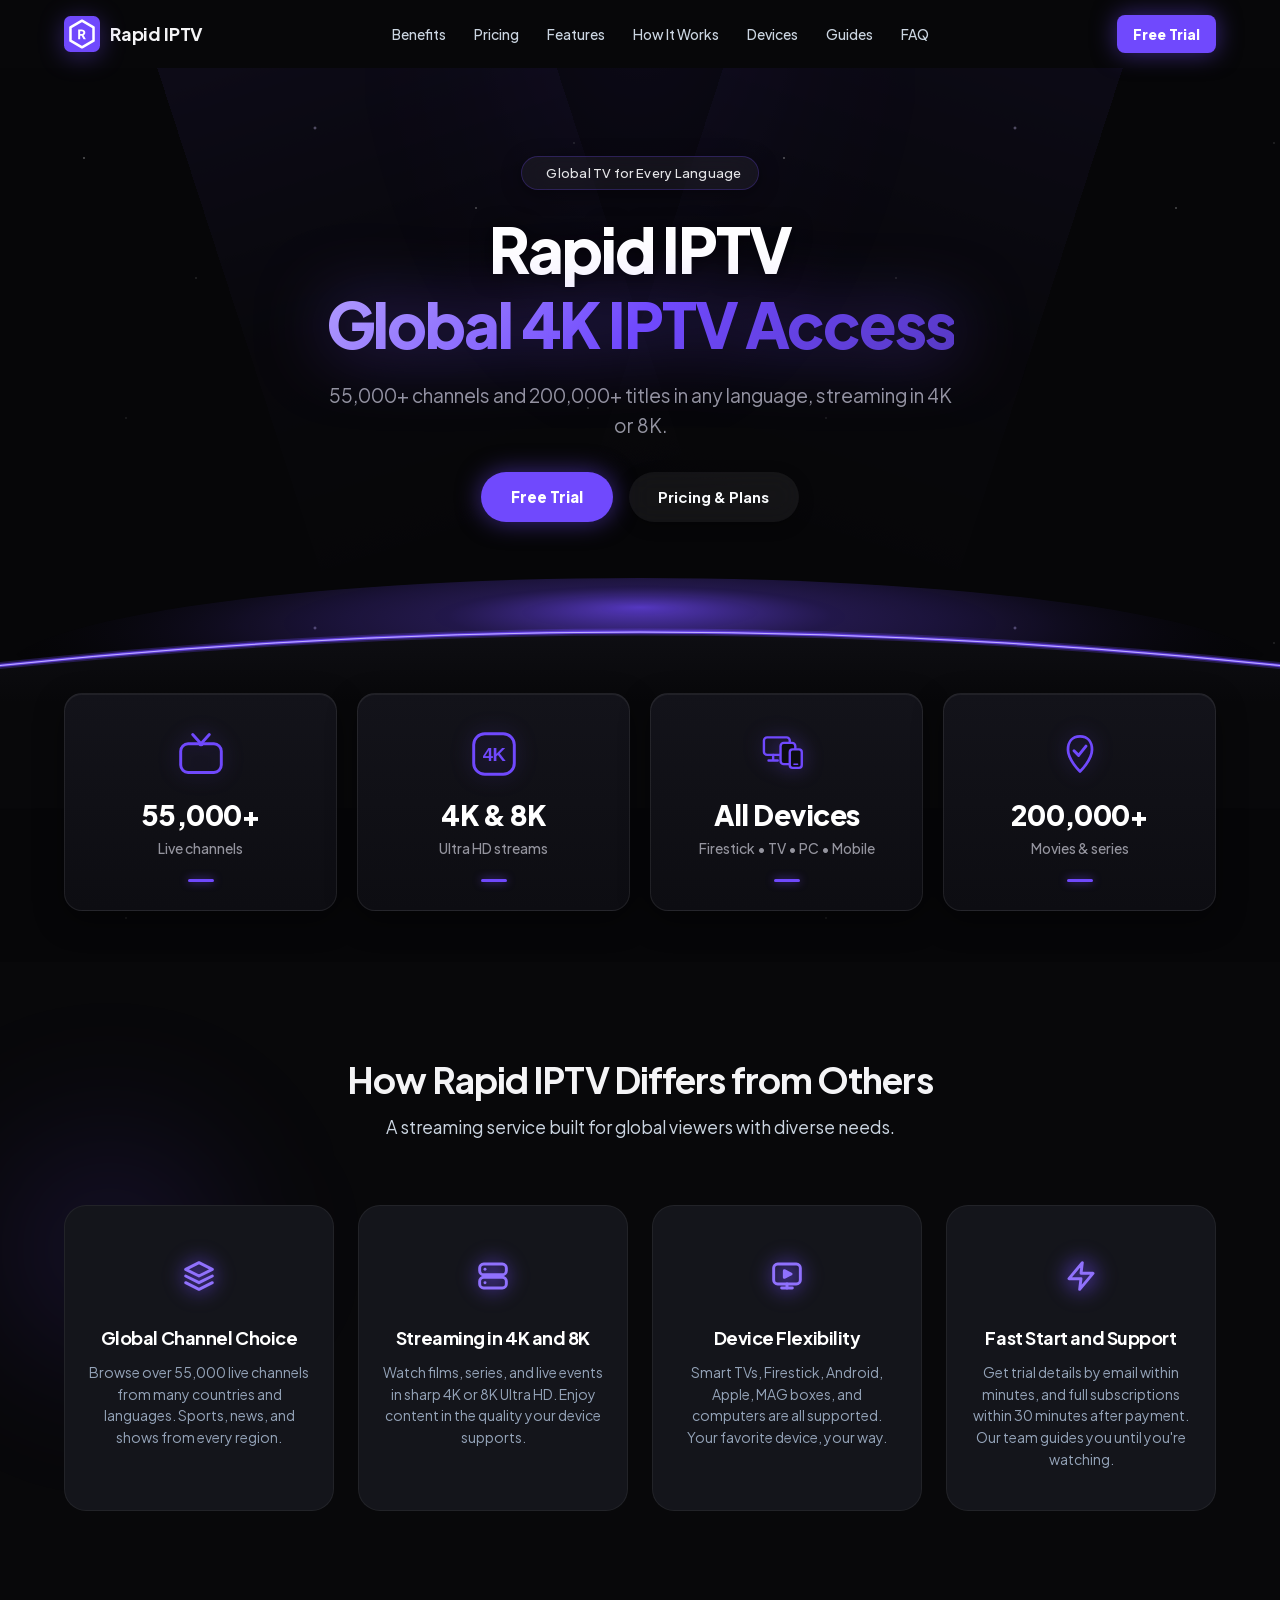
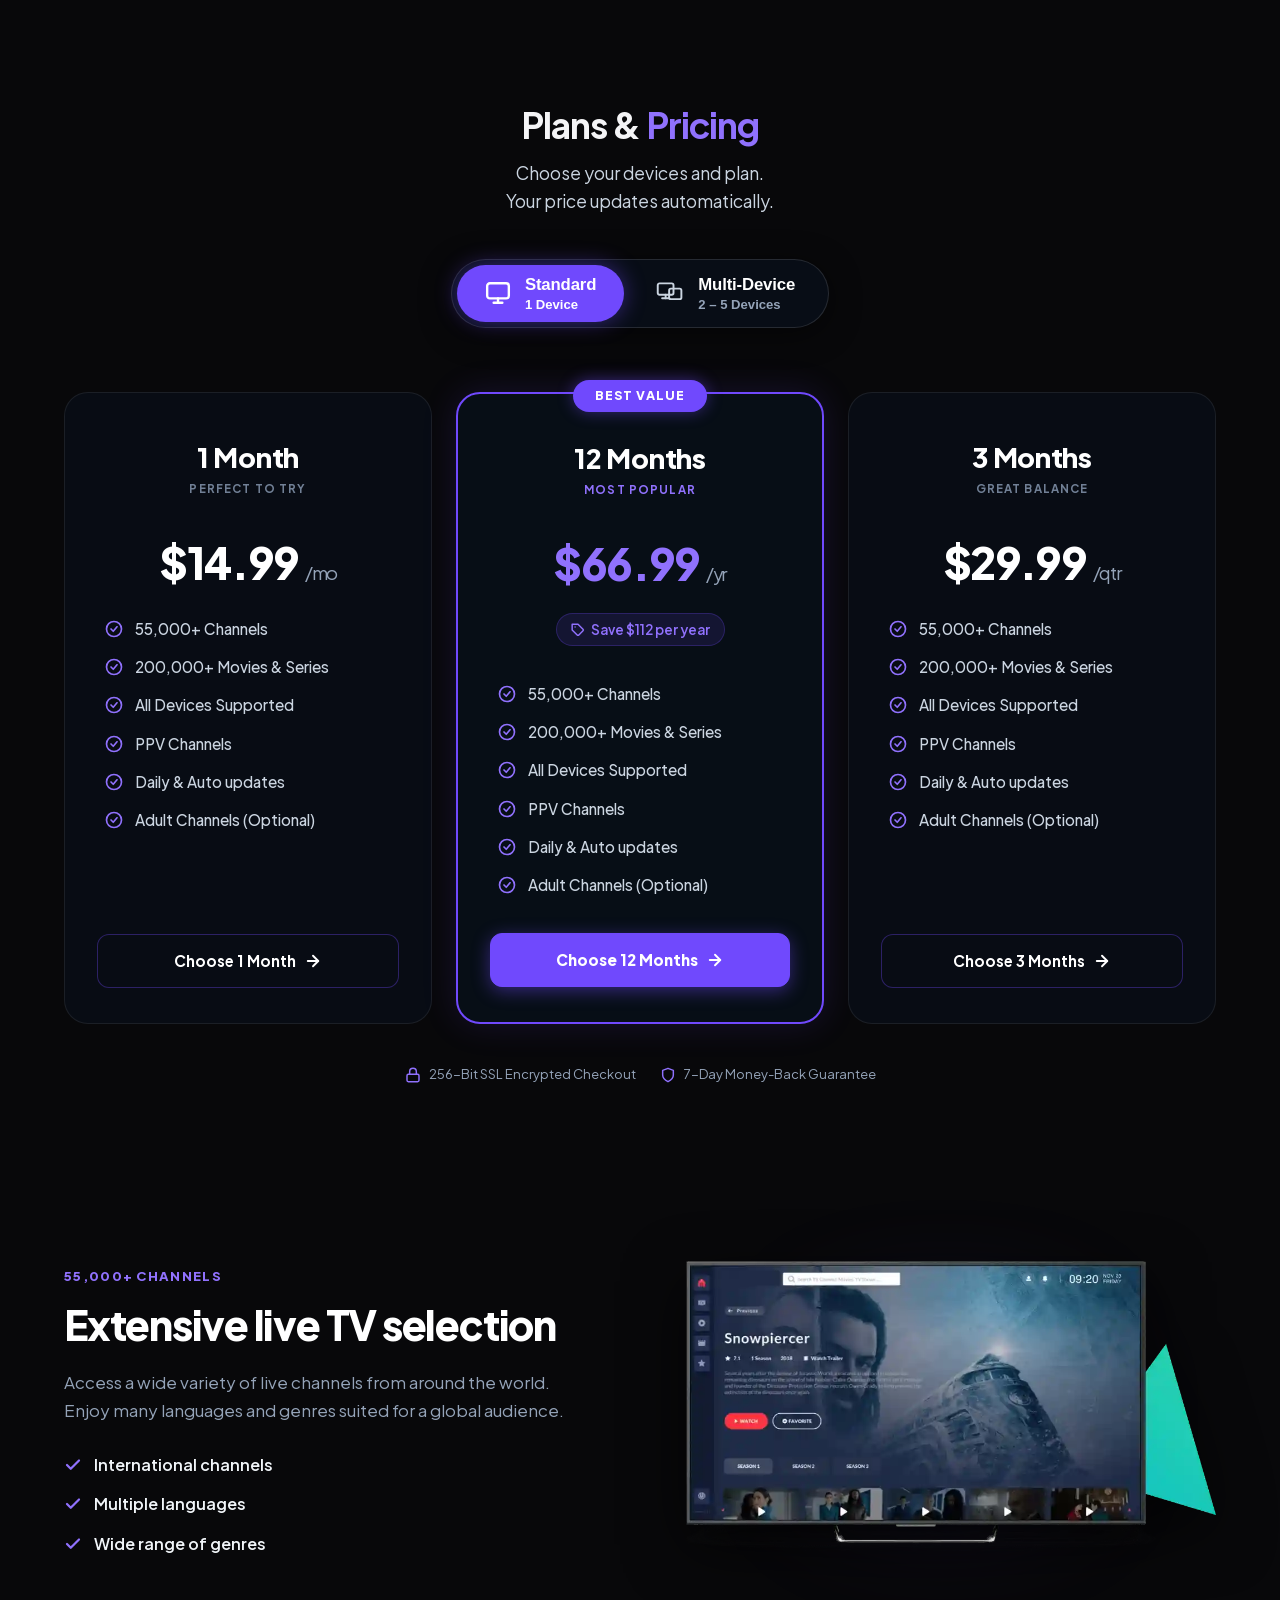
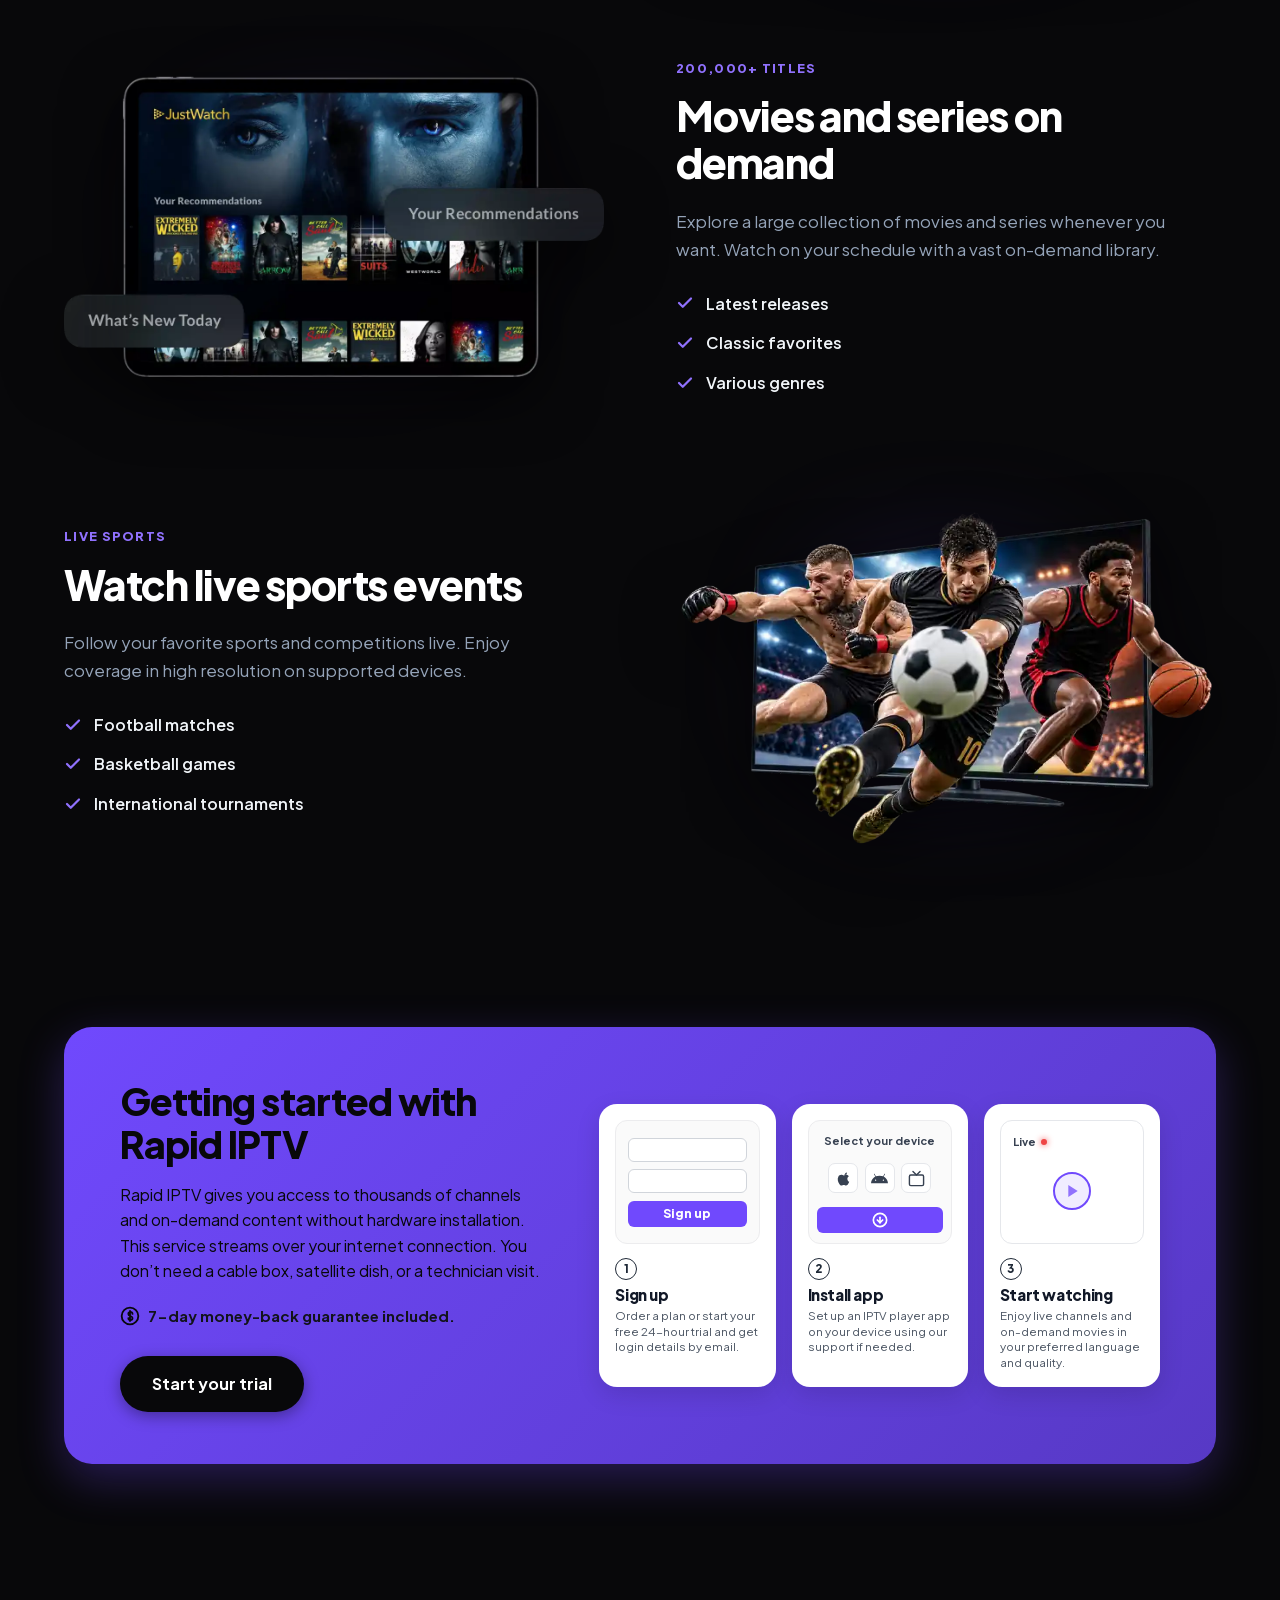
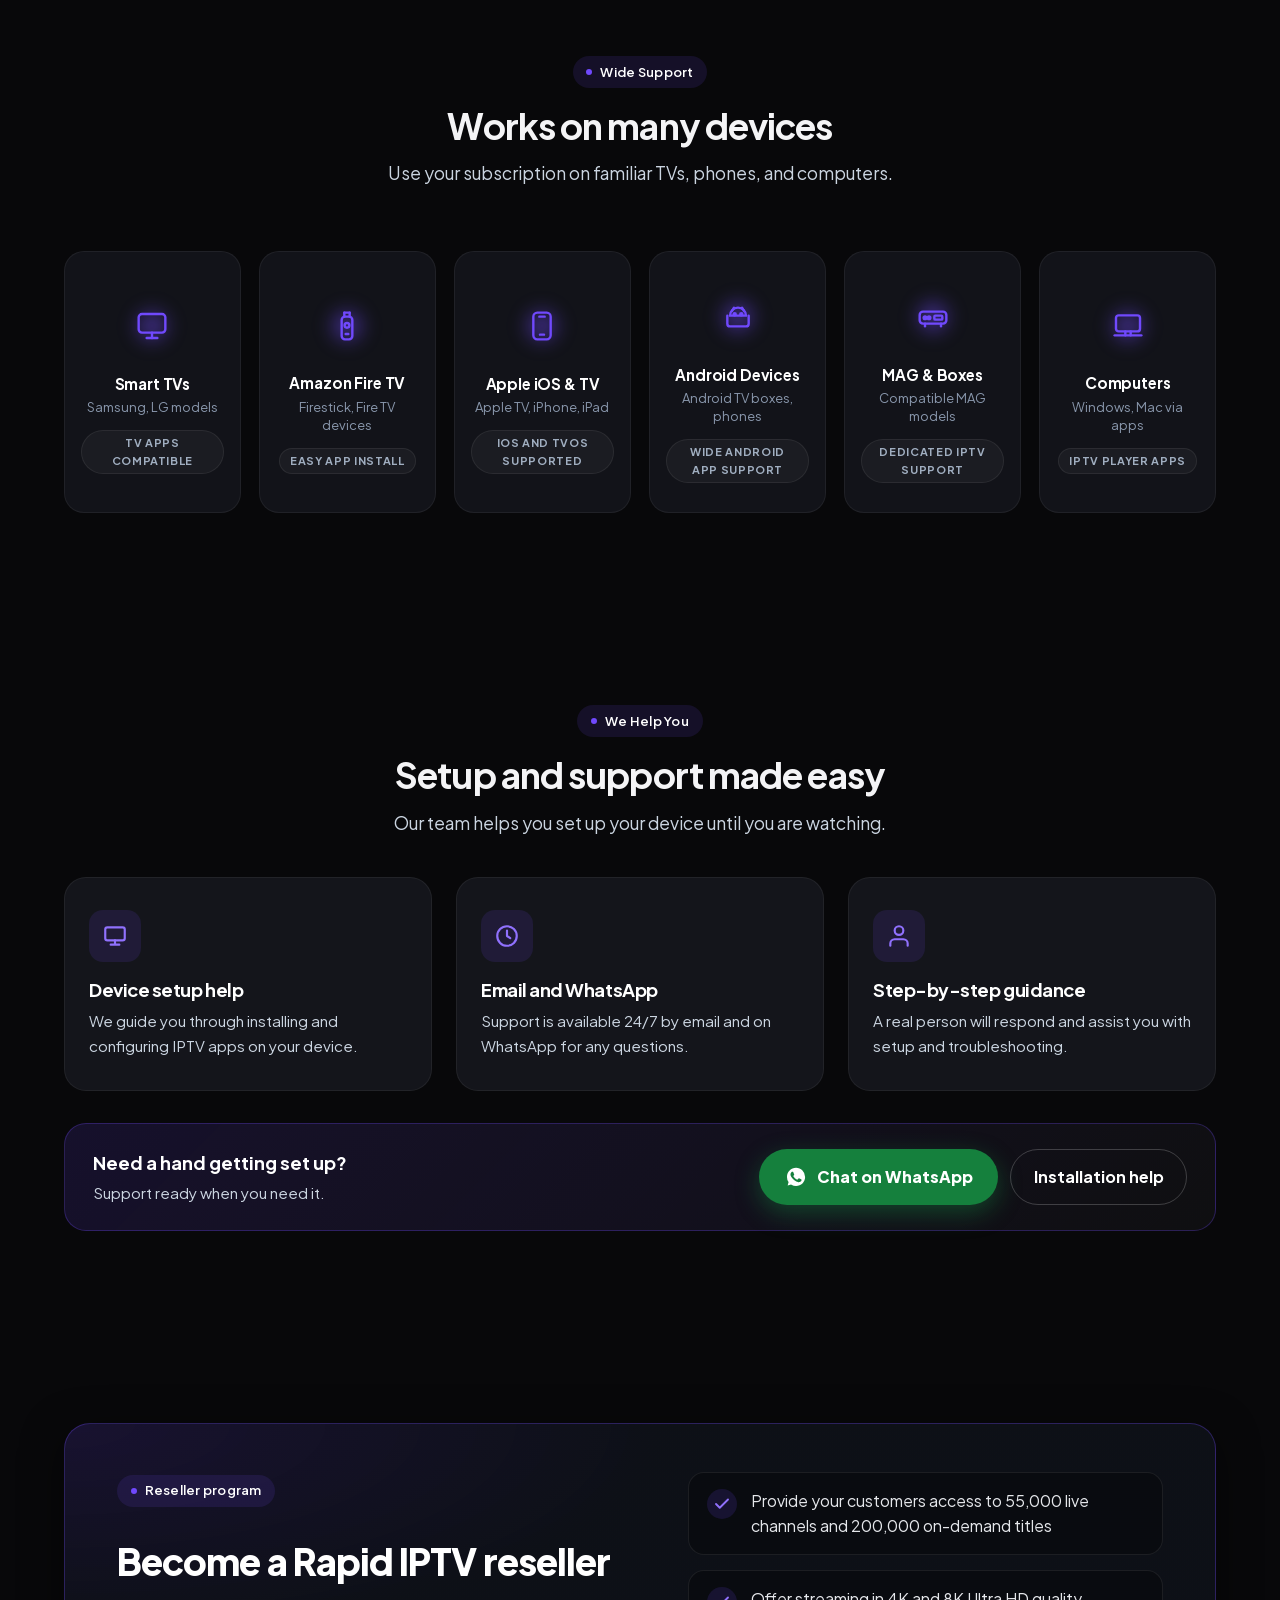
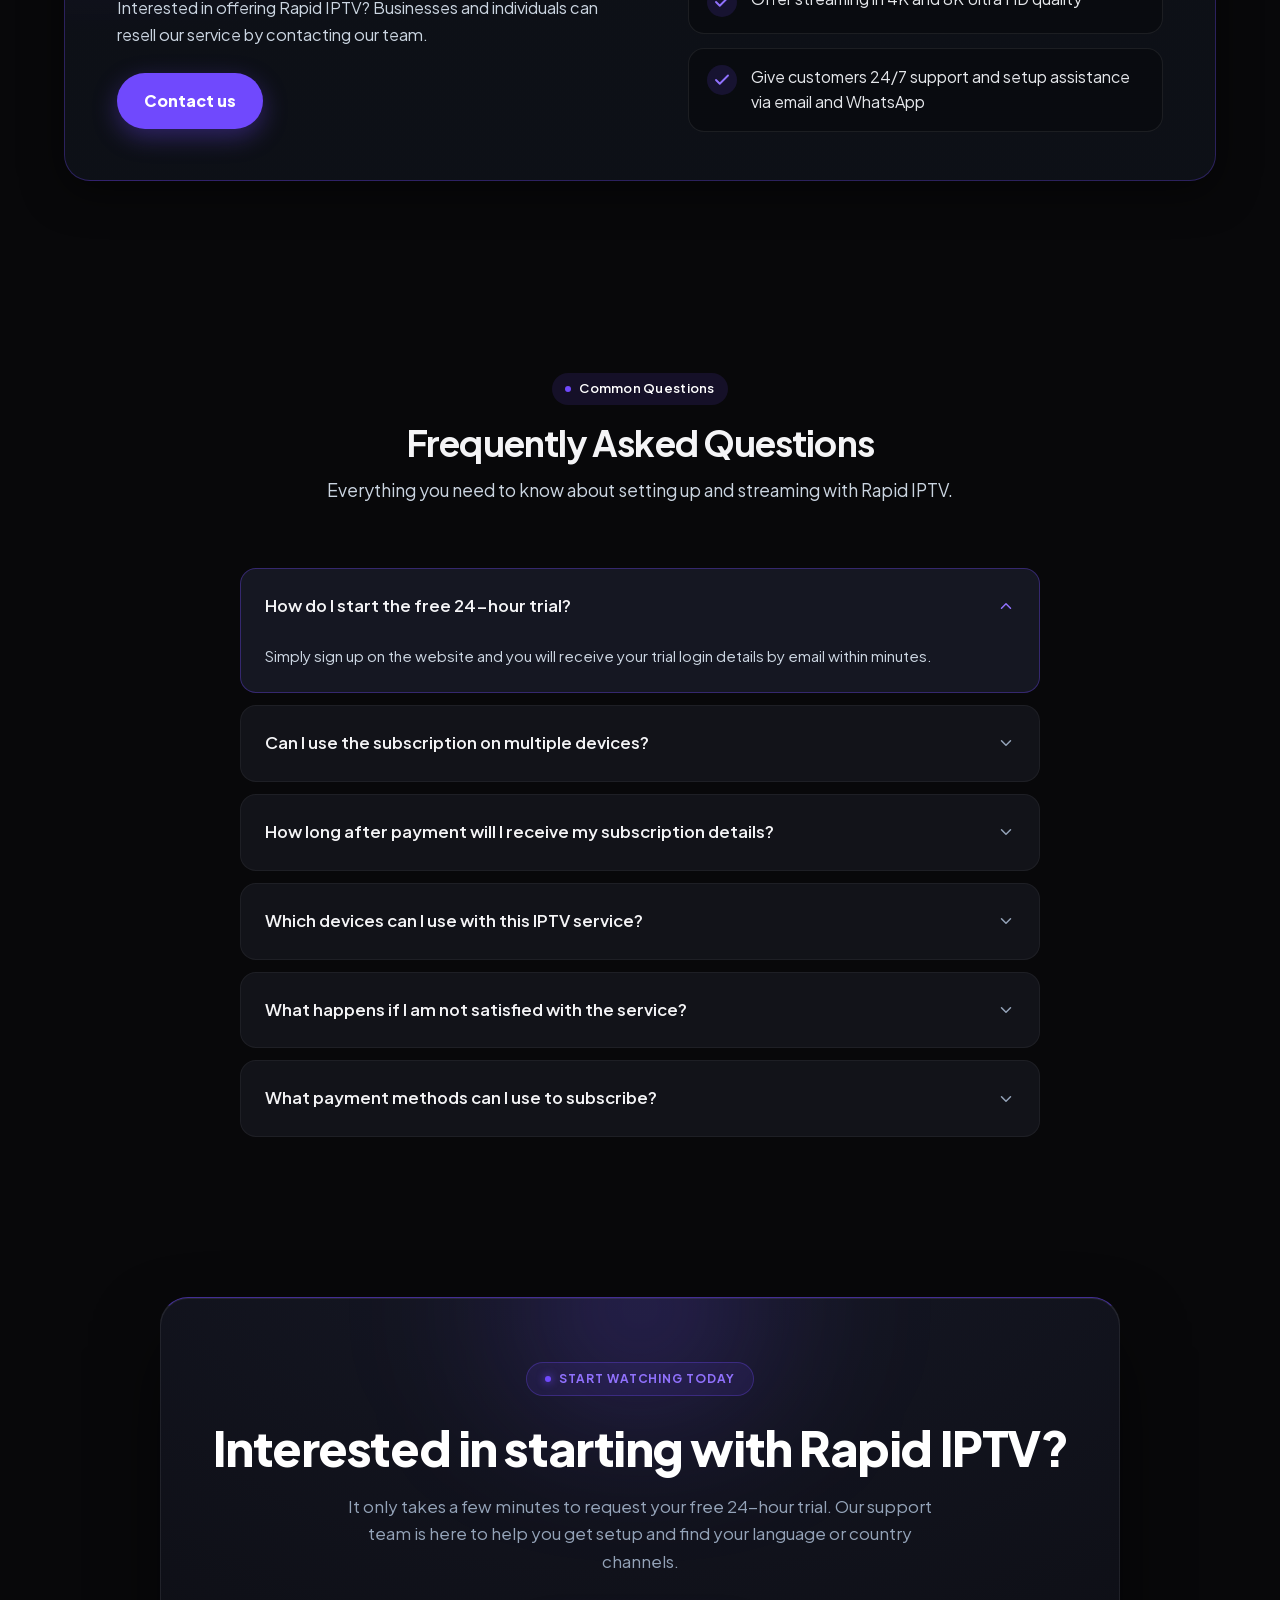
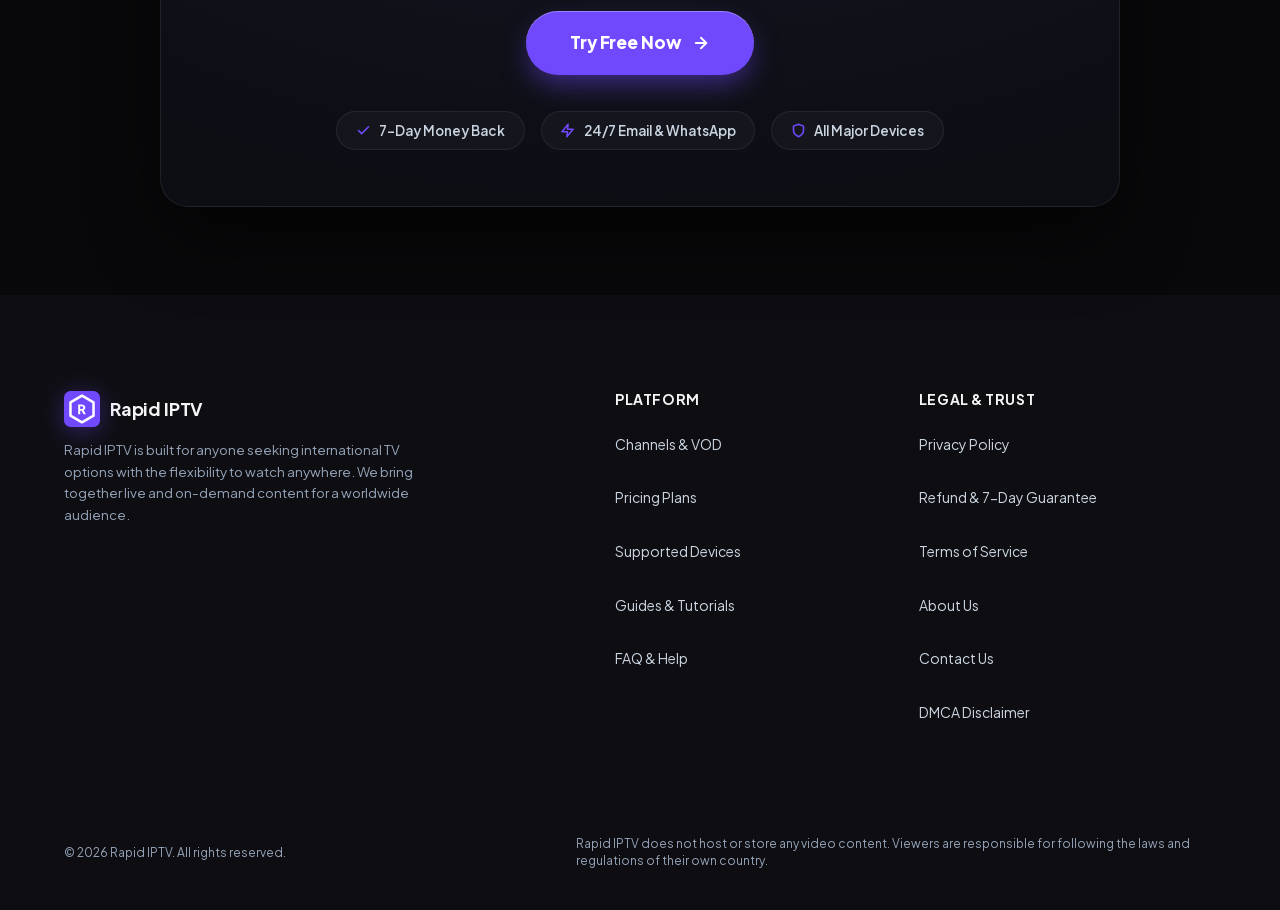
==== commit 3ab44bca: "Deploy IPTV site via TVKIX Site Manager [2026-11-01T09:00:59.231Z]" ====
--- a/index.html
+++ b/index.html
@@ -5,8 +5,8 @@
   <meta name="viewport" content="width=device-width, initial-scale=1.0">
   
   <!-- Primary SEO Meta Tags -->
-  <title>Rapid IPTV: 55,000+ Channels &amp; 4K Streaming Worldwide</title>
-  <meta name="description" content="Watch over 55,000 channels and 200,000 movies on Rapid IPTV. Try the 24-hour free trial or get a 1, 3, or 12 month plan today. Try it free for 24 hours.">
+  <title>Rapid IPTV – Global 4K IPTV for Every Language | Free Trial</title>
+  <meta name="description" content="Watch over 55,000 live channels and 200,000 VOD titles in 4K or 8K. Try Rapid IPTV with a free 24-hour trial. Start watching today. Try it free for 24 hours.">
   <meta name="robots" content="index, follow, max-snippet:-1, max-image-preview:large, max-video-preview:-1">
   <meta name="format-detection" content="telephone=no">
   <link rel="canonical" href="https://rapidtv.org/">
@@ -23,25 +23,25 @@
   <!-- Open Graph / Facebook -->
   <meta property="og:type" content="website">
   <meta property="og:url" content="https://rapidtv.org/">
-  <meta property="og:title" content="Rapid IPTV: 55,000+ Channels & 4K Streaming Worldwide">
-  <meta property="og:description" content="Watch over 55,000 channels and 200,000 movies on Rapid IPTV. Try the 24-hour free trial or get a 1, 3, or 12 month plan today. Try it free for 24 hours.">
+  <meta property="og:title" content="Rapid IPTV – Global 4K IPTV for Every Language | Free Trial">
+  <meta property="og:description" content="Watch over 55,000 live channels and 200,000 VOD titles in 4K or 8K. Try Rapid IPTV with a free 24-hour trial. Start watching today. Try it free for 24 hours.">
   <meta property="og:site_name" content="Rapid IPTV">
-  <meta property="og:image" content="https://rapidtv.org/images/share-rapid-iptv-live-tv-1793521743638.jpg">
+  <meta property="og:image" content="https://rapidtv.org/assets/images/og-preview.jpg">
   <meta property="og:image:width" content="1200">
   <meta property="og:image:height" content="630">
   <meta property="og:image:alt" content="Rapid IPTV Ultra-Stable 4K IPTV Streaming Service">
 
   <!-- Twitter / X -->
   <meta name="twitter:card" content="summary_large_image">
-  <meta name="twitter:title" content="Rapid IPTV: 55,000+ Channels & 4K Streaming Worldwide">
-  <meta name="twitter:description" content="Watch over 55,000 channels and 200,000 movies on Rapid IPTV. Try the 24-hour free trial or get a 1, 3, or 12 month plan today. Try it free for 24 hours.">
-  <meta name="twitter:image" content="https://rapidtv.org/images/share-rapid-iptv-live-tv-1793521743638.jpg">
+  <meta name="twitter:title" content="Rapid IPTV – Global 4K IPTV for Every Language | Free Trial">
+  <meta name="twitter:description" content="Watch over 55,000 live channels and 200,000 VOD titles in 4K or 8K. Try Rapid IPTV with a free 24-hour trial. Start watching today. Try it free for 24 hours.">
+  <meta name="twitter:image" content="https://rapidtv.org/assets/images/og-preview.jpg">
 
   <!-- Self-Hosted Critical Variable Font loaded via @font-face with font-display: swap -->
 
   <!-- Main Stylesheet -->
   <style>
-@font-face{font-family:"Plus Jakarta Sans";font-style:normal;font-weight:400 800;font-display:swap;src:url("/assets/fonts/plus-jakarta-sans.woff2") format("woff2");unicode-range:U+0000-00FF,U+0131,U+0152-0153,U+02BB-02BC,U+02C6,U+02DA,U+02DC,U+0304,U+0308,U+0329,U+2000-206F,U+20AC,U+2122,U+2191,U+2193,U+2212,U+2215,U+FEFF,U+FFFD}:root{--bg-page:#08080a;--bg-surface:#0e0e12;--bg-card:#131318;--bg-card-hover:#181820;--bg-subtle:#1c1c24;--border-subtle:transparent;--border-medium:transparent;--border-accent:transparent;--border-highlight:transparent;--accent:#404fbe;--accent-hover:#404fbe;--accent-light:rgba(64, 79, 190,0.12);--accent-text:#cfd4fc;--status-green:#22c55e;--status-green-bg:rgba(34,197,94,0.12);--text-primary:#f4f4f6;--text-secondary:#cbd5e1;--text-muted:#94a3b8;--text-inverse:#08080a;--font-family:"Plus Jakarta Sans",-apple-system,BlinkMacSystemFont,"Segoe UI",Roboto,Oxygen,Ubuntu,Cantarell,"Helvetica Neue",sans-serif;--line-height-base:1.6;--line-height-heading:1.2;--space-xs:0.5rem;--space-sm:0.75rem;--space-md:1rem;--space-lg:1.5rem;--space-xl:2.5rem;--space-2xl:4rem;--space-3xl:6rem;--max-width:1200px;--radius-sm:4px;--radius-md:8px;--radius-lg:12px;--radius-full:9999px;--transition-fast:0.15s ease;--transition-normal:0.25s ease}*,*::before,*::after{box-sizing:border-box;margin:0;padding:0}html{font-family:var(--font-family);font-size:16px;line-height:var(--line-height-base);color:var(--text-secondary);background-color:var(--bg-page);scroll-behavior:smooth;-webkit-text-size-adjust:100%;text-rendering:optimizeLegibility}body{min-height:100vh;display:flex;flex-direction:column;background-color:var(--bg-page);color:var(--text-secondary);overflow-x:hidden}h1,h2,h3,h4,h5,h6{color:var(--text-primary);font-weight:700;line-height:var(--line-height-heading);letter-spacing:-0.025em}h1{font-size:clamp(2rem,5vw,3.25rem);font-weight:800;margin-bottom:var(--space-md)}h2{font-size:clamp(1.75rem,3.5vw,2.25rem);margin-bottom:var(--space-sm)}h3{font-size:1.25rem;margin-bottom:var(--space-xs)}p{margin-bottom:var(--space-md)}p:last-child{margin-bottom:0}a{color:inherit;text-decoration:none;transition:color var(--transition-fast)}a:hover{color:var(--text-primary)}ul,ol{list-style:none}:focus-visible{outline:2px solid var(--accent);outline-offset:3px}.container{width:100%;max-width:var(--max-width);margin-inline:auto;padding-inline:var(--space-md)}@media (min-width:768px){.container{padding-inline:var(--space-lg)}}.section{padding-block:var(--space-2xl);border-bottom:none;scroll-margin-top:90px}@media (min-width:768px){.section{padding-block:var(--space-3xl)}}.section-header{text-align:center;max-width:680px;margin-inline:auto;margin-bottom:var(--space-2xl)}.section-header p{color:var(--text-secondary);font-size:1.1rem}.pill-badge{display:inline-flex;align-items:center;gap:0.5rem;padding:0.35rem 0.85rem;font-size:0.8125rem;font-weight:600;letter-spacing:0.02em;color:var(--accent-text);background-color:var(--accent-light);border:none;border-radius:var(--radius-full);margin-bottom:var(--space-md)}.pill-badge .dot{width:6px;height:6px;border-radius:50%;background-color:var(--accent)}.status-pill{display:inline-flex;align-items:center;gap:0.375rem;font-size:0.75rem;font-weight:500;color:#86efac;background-color:var(--status-green-bg);padding:0.25rem 0.625rem;border-radius:var(--radius-full);border:none}.status-pill .indicator{width:6px;height:6px;border-radius:50%;background-color:var(--status-green)}@media (max-width:640px){.header-actions .status-pill{display:none}}.btn{display:inline-flex;align-items:center;justify-content:center;gap:0.5rem;padding:0.75rem 1.5rem;font-size:0.9375rem;font-weight:600;border-radius:var(--radius-md);border:none;cursor:pointer;white-space:nowrap;transition:background-color var(--transition-fast),transform var(--transition-fast);text-decoration:none}.btn:active{transform:translateY(1px)}.btn-primary{background:linear-gradient(135deg,#404fbe 0%,#404fbe 100%);color:#ffffff !important;font-weight:700;border:none}.btn-primary:hover{background-color:var(--accent-hover);color:#ffffff}.btn-secondary{background-color:var(--bg-card);color:var(--text-primary);border:none}.btn-secondary:hover{background-color:var(--bg-subtle);color:#ffffff}.btn-block{width:100%}.btn-sm{padding:0.5rem 1rem;font-size:0.875rem}.btn-group{display:flex;flex-direction:column;gap:0.75rem;width:100%}@media (min-width:480px){.btn-group{flex-direction:row;justify-content:center;width:auto}}.site-header{position:sticky;top:0;z-index:100;background-color:rgba(8,8,10,0.95);border-bottom:none;backdrop-filter:blur(8px);-webkit-backdrop-filter:blur(8px)}.header-container{display:flex;align-items:center;justify-content:space-between;height:68px}.brand-logo{display:flex;align-items:center;gap:0.625rem;font-size:1.125rem;font-weight:700;color:var(--text-primary);letter-spacing:-0.01em}.logo-icon{display:inline-flex;align-items:center;justify-content:center;width:32px;height:32px;background-color:var(--accent);color:#ffffff;border-radius:var(--radius-sm);font-weight:900;font-size:1rem}.brand-accent{color:var(--accent-ink, var(--accent))}.nav-menu{display:none}@media (min-width:900px){.nav-menu{display:flex;align-items:center;gap:1.75rem}}.nav-link{font-size:0.875rem;font-weight:500;color:var(--text-secondary)}.nav-link:hover{color:var(--text-primary)}.header-actions{display:flex;align-items:center;gap:0.875rem}.menu-toggle{display:flex;flex-direction:column;justify-content:center;gap:5px;width:38px;height:38px;padding:8px;background-color:var(--bg-card);border:none;border-radius:var(--radius-sm);cursor:pointer;color:var(--text-primary)}@media (min-width:900px){.menu-toggle{display:none}}.menu-bar{display:block;width:100%;height:2px;background-color:var(--text-primary);transition:transform var(--transition-fast),opacity var(--transition-fast)}.menu-toggle[aria-expanded="true"] .menu-bar:nth-child(1){transform:translateY(7px) rotate(45deg)}.menu-toggle[aria-expanded="true"] .menu-bar:nth-child(2){opacity:0}.menu-toggle[aria-expanded="true"] .menu-bar:nth-child(3){transform:translateY(-7px) rotate(-45deg)}.mobile-nav{display:none;position:fixed;top:68px;left:0;right:0;bottom:0;background-color:#08080a;border-bottom:none;padding:var(--space-xl) var(--space-lg);flex-direction:column;gap:var(--space-md);z-index:999;overflow-y:auto}.mobile-nav.is-open{display:flex}@media (min-width:900px){.mobile-nav{display:none !important}}.mobile-nav-link{font-size:1.125rem;font-weight:600;color:var(--text-primary);padding-block:0.5rem;border-bottom:none}.hero-section{position:relative;background-color:#060608;padding-top:clamp(3.5rem,7vw,5.5rem);padding-bottom:clamp(2rem,4vw,3.5rem);text-align:center;overflow:hidden}.hero-cosmic-backdrop{position:absolute;inset:0;pointer-events:none;overflow:hidden;z-index:1;contain:strict}.light-ray{position:absolute;top:-120px;width:380px;height:600px;opacity:0.16;transform-origin:top center;pointer-events:none;will-change:transform}.light-ray-left{left:10%;background:linear-gradient(180deg,rgba(82, 101, 244,0.5) 0%,rgba(82, 101, 244,0.08) 60%,transparent 100%);transform:rotate(-18deg)}.light-ray-right{right:10%;background:linear-gradient(180deg,rgba(82, 101, 244,0.45) 0%,rgba(82, 101, 244,0.08) 60%,transparent 100%);transform:rotate(18deg)}.light-ray-center{left:50%;transform:translateX(-50%);width:550px;height:480px;background:radial-gradient(ellipse at top,rgba(82, 101, 244,0.2) 0%,rgba(82, 101, 244,0.05) 50%,transparent 80%);opacity:0.35}.cosmic-stars{position:absolute;inset:0;background-image:radial-gradient(1.5px 1.5px at 12% 18%,rgba(255,255,255,0.65),transparent),radial-gradient(1px 1px at 28% 42%,rgba(255,255,255,0.45),transparent),radial-gradient(2px 2px at 45% 12%,rgba(207, 212, 252,0.75),transparent),radial-gradient(1.5px 1.5px at 68% 28%,rgba(255,255,255,0.55),transparent),radial-gradient(1px 1px at 82% 15%,rgba(255,255,255,0.45),transparent),radial-gradient(1.5px 1.5px at 92% 38%,rgba(207, 212, 252,0.65),transparent),radial-gradient(1px 1px at 18% 70%,rgba(255,255,255,0.35),transparent),radial-gradient(1.5px 1.5px at 84% 68%,rgba(255,255,255,0.4),transparent);background-repeat:repeat;background-size:700px 500px;opacity:0.7}.hero-container{position:relative;z-index:3}.hero-content{max-width:860px;margin-inline:auto;display:flex;flex-direction:column;align-items:center}.hero-badge-pill{display:inline-flex;align-items:center;gap:0.5rem;padding:0.35rem 1rem;background:rgba(255,255,255,0.05);border:none;border-radius:var(--radius-full);font-size:0.8125rem;font-weight:500;letter-spacing:0.02em;color:#e4e4e7;margin-bottom:1.5rem;backdrop-filter:blur(12px);-webkit-backdrop-filter:blur(12px);box-shadow:0 4px 20px rgba(0,0,0,0.4);transition:background-color var(--transition-fast),transform var(--transition-fast)}.hero-badge-pill:hover{background:rgba(255,255,255,0.08);transform:translateY(-1px)}.badge-spark{color:#404fbe;font-size:0.875rem;text-shadow:0 0 10px rgba(64, 79, 190,0.9),0 0 20px rgba(64, 79, 190,0.5);line-height:1}.hero-title{display:flex;flex-direction:column;align-items:center;gap:0.25rem;font-size:clamp(2.1rem,5.2vw,3.85rem);font-weight:800;line-height:1.15;letter-spacing:-0.035em;margin-bottom:1.25rem}.title-top{color:#ffffff;text-shadow:0 2px 20px rgba(0,0,0,0.8)}.title-bottom{color:var(--accent-ink, #5265f4);background:linear-gradient(135deg,#5265f4 0%,#5265f4 50%,#404fbe 100%);-webkit-background-clip:text;-webkit-text-fill-color:transparent;background-clip:text;filter:drop-shadow(0 0 35px rgba(64, 79, 190,0.45))}.hero-description{font-size:clamp(1rem,2vw,1.1875rem);color:#9494a0;line-height:1.6;max-width:640px;margin-inline:auto;margin-bottom:2rem}.hero-btn-group{display:flex;flex-direction:row;align-items:center;justify-content:center;gap:1rem;flex-wrap:wrap;margin-bottom:2.5rem}.btn-pill{display:inline-flex;align-items:center;justify-content:center;gap:0.5rem;padding:0.8rem 1.85rem;font-size:0.9375rem;font-weight:600;border-radius:var(--radius-full);border:none;cursor:pointer;white-space:nowrap}.btn-pill,.btn-pill span,.btn-pill:link,.btn-pill:visited{text-decoration:none}.btn-pill-primary,.btn-pill-primary:link,.btn-pill-primary:visited{background:var(--accent);color:#ffffff !important;font-weight:800 !important;border:none;box-shadow:0 0 25px rgba(64, 79, 190,0.45),0 4px 14px rgba(0,0,0,0.4)}.btn-pill-primary:hover{transform:translateY(-2px) scale(1.02);box-shadow:0 0 35px rgba(64, 79, 190,0.7),0 6px 22px rgba(0,0,0,0.5);color:#ffffff !important}.btn-pill-primary span{background:none;box-shadow:none;color:#ffffff !important}.btn-pill-glass{background-color:rgba(255,255,255,0.06);color:#f8fafc !important;border:none;backdrop-filter:blur(12px);-webkit-backdrop-filter:blur(12px);box-shadow:0 4px 15px rgba(0,0,0,0.3)}.btn-pill-glass span{color:#f8fafc !important}.btn-pill-glass:hover{background-color:rgba(255,255,255,0.12);color:#ffffff !important;transform:translateY(-2px);box-shadow:0 6px 20px rgba(0,0,0,0.4)}.hero-horizon{position:relative;width:100%;margin-top:1rem;margin-bottom:-15px;overflow:visible;pointer-events:none;z-index:2;display:flex;justify-content:center}.horizon-svg{width:100%;height:clamp(140px,18vw,240px);display:block;overflow:visible}.hero-metrics-container{position:relative;z-index:3;margin-top:-115px}@media (max-width:640px){.hero-metrics-container{margin-top:-50px}.hero-btn-group{flex-direction:column;width:100%;max-width:320px;margin-inline:auto}.btn-pill{width:100%}.horizon-svg{height:120px}}.metrics-grid{display:grid;grid-template-columns:repeat(2,1fr);gap:1rem;margin-top:0}@media (min-width:860px){.metrics-grid{grid-template-columns:repeat(4,1fr);gap:1.25rem}}.metric-card{position:relative;background-color:#0c0c11;background:linear-gradient(180deg,#13131a 0%,#0d0d12 100%);border:1px solid rgba(255,255,255,0.08);border-radius:18px;padding:2.25rem 1rem 1.75rem 1rem;display:flex;flex-direction:column;align-items:center;justify-content:center;text-align:center;box-shadow:0 10px 30px rgba(0,0,0,0.4),inset 0 1px 0 rgba(255,255,255,0.06);transition:transform var(--transition-normal),box-shadow var(--transition-normal),border-color var(--transition-normal),background-color var(--transition-normal)}.metric-card:hover{transform:translateY(-3px);background-color:#101016;border-color:rgba(82, 101, 244,0.4);box-shadow:0 14px 40px rgba(0,0,0,0.55),0 0 25px rgba(64, 79, 190,0.15)}.metric-icon-wrap{display:flex;align-items:center;justify-content:center;width:56px;height:48px;max-width:56px;max-height:48px;background:transparent;border:none;margin-inline:auto;margin-bottom:1.25rem;overflow:visible;flex-shrink:0}.metric-icon-art{width:56px !important;height:48px !important;max-width:56px !important;max-height:48px !important;display:block;flex-shrink:0;filter:drop-shadow(0 0 10px rgba(82, 101, 244,0.22));transition:transform var(--transition-fast),filter var(--transition-fast)}.metric-card:hover .metric-icon-art{transform:scale(1.06);filter:drop-shadow(0 0 16px rgba(82, 101, 244,0.5))}.metric-val{font-size:clamp(1.35rem,2.2vw,1.85rem);font-weight:800;color:#ffffff;letter-spacing:-0.02em;line-height:1.2}.metric-val .accent-mark{color:var(--accent-ink, #5265f4);margin-left:2px}.metric-label{font-size:clamp(0.78rem,1.15vw,0.875rem);color:#94949e;margin-top:0.45rem;line-height:1.4;font-weight:500}.metric-dash{display:block;width:26px;height:3px;border-radius:var(--radius-full);background-color:#5265f4;margin-top:1.25rem;box-shadow:0 0 8px rgba(82, 101, 244,0.5)}@media (max-width:640px){.metrics-grid{gap:0.65rem}.metric-card{padding:1.5rem 0.6rem 1.25rem 0.6rem;border-radius:14px}.metric-icon-wrap{height:44px;margin-bottom:0.85rem}.metric-icon-art{width:44px;height:38px}.metric-val{font-size:1.15rem}.metric-label{font-size:0.72rem}.metric-dash{margin-top:0.85rem;width:20px}}.hero-categories-section{position:relative;background-color:#060608;padding-bottom:2rem}.hero-categories-container{position:relative;z-index:3;margin-top:1.5rem;margin-bottom:1rem}.category-cards-grid{display:grid;grid-template-columns:repeat(3,1fr);gap:0.65rem}@media (min-width:860px){.category-cards-grid{grid-template-columns:repeat(6,1fr);gap:1rem}}.category-card{position:relative;display:flex;flex-direction:column;border-radius:14px;overflow:hidden;background-color:#0c0c11;border:1px solid rgba(255,255,255,0.08);text-decoration:none;cursor:pointer;box-shadow:0 6px 20px rgba(0,0,0,0.4);transition:transform var(--transition-normal),box-shadow var(--transition-normal),border-color var(--transition-normal)}.category-card:hover{transform:translateY(-4px) scale(1.02);border-color:rgba(82, 101, 244,0.45);box-shadow:0 12px 30px rgba(0,0,0,0.6),0 0 20px rgba(82, 101, 244,0.22)}.category-card-media{position:relative;width:100%;aspect-ratio:2 / 3;overflow:hidden;border-radius:14px;background-color:#08080a}.category-card-media img{width:100%;height:100%;object-fit:cover;display:block;transition:transform 0.45s cubic-bezier(0.16,1,0.3,1)}.category-card:hover .category-card-media img{transform:scale(1.07)}.category-card-overlay{position:absolute;inset:0;background:linear-gradient(180deg,transparent 40%,rgba(0,0,0,0.65) 75%,rgba(0,0,0,0.92) 100%);pointer-events:none}.category-card-label{position:absolute;bottom:0.55rem;left:0.25rem;right:0.25rem;text-align:center;font-size:0.78rem;font-weight:600;color:#ffffff;letter-spacing:-0.01em;text-shadow:0 1px 4px rgba(0,0,0,0.9);pointer-events:none;white-space:nowrap;overflow:hidden;text-overflow:ellipsis;padding-inline:4px;transition:color var(--transition-fast)}.category-card:hover .category-card-label{color:var(--accent-ink, #5265f4)}@media (max-width:640px){.hero-categories-container{margin-top:0.85rem;margin-bottom:0.5rem}.category-cards-grid{gap:0.45rem}.category-card{border-radius:10px}.category-card-media{border-radius:10px}.category-card-label{font-size:0.65rem;bottom:0.35rem}}.what-we-offer-section{position:relative;overflow:hidden}.what-we-offer-section::before{content:"";position:absolute;top:15%;left:-80px;width:380px;height:380px;background:radial-gradient(circle,rgba(82, 101, 244,0.14) 0%,rgba(82, 101, 244,0.03) 50%,transparent 70%);filter:blur(60px);pointer-events:none;z-index:0}.benefits-grid{position:relative;z-index:1;display:grid;grid-template-columns:1fr;gap:1.25rem}@media (min-width:640px){.benefits-grid{grid-template-columns:repeat(2,1fr)}}@media (min-width:1024px){.benefits-grid{grid-template-columns:repeat(4,1fr);gap:1.5rem}}.benefit-card{background-color:#14151b;border:1px solid rgba(255,255,255,0.06);border-radius:22px;padding:2.5rem 1.5rem;display:flex;flex-direction:column;align-items:center;text-align:center;height:100%;transition:transform 0.25s ease,border-color 0.25s ease,box-shadow 0.25s ease,background-color 0.25s ease}.benefit-card:hover{background-color:#181a22;border-color:rgba(82, 101, 244,0.35);transform:translateY(-4px);box-shadow:0 16px 36px -10px rgba(0,0,0,0.6),0 0 24px rgba(82, 101, 244,0.12)}.benefit-icon-wrapper{position:relative;width:60px;height:60px;display:flex;align-items:center;justify-content:center;color:var(--accent-ink, #5265f4);margin-bottom:1.25rem;flex-shrink:0}.benefit-icon-glow{position:absolute;top:50%;left:50%;transform:translate(-50%,-50%);width:48px;height:48px;border-radius:50%;background:radial-gradient(circle,rgba(82, 101, 244,0.55) 0%,rgba(82, 101, 244,0.18) 50%,transparent 75%);filter:blur(8px);pointer-events:none;z-index:0}.benefit-icon-wrapper svg{position:relative;z-index:1;width:32px;height:32px;color:var(--accent-ink, #5265f4)}.benefit-title{font-size:1.125rem;font-weight:700;color:#ffffff;margin-bottom:0.75rem;line-height:1.3}.benefit-desc{font-size:0.875rem;color:#94a3b8;line-height:1.55;margin:0;max-width:250px}.features-showcase-section{padding:5rem 0;position:relative;overflow:hidden}.features-showcase{display:flex;flex-direction:column;gap:6rem}.feature-split-row{display:grid;grid-template-columns:1fr;align-items:center;gap:2.5rem}@media (min-width:992px){.feature-split-row{grid-template-columns:1fr 1fr;gap:4.5rem}.feature-split-row-reverse .feature-split-content{order:2}.feature-split-row-reverse .feature-split-media{order:1}}.feature-split-content{display:flex;flex-direction:column;justify-content:center}.feature-badge-tag{display:inline-block;font-size:0.8125rem;font-weight:800;text-transform:uppercase;letter-spacing:0.1em;color:var(--accent-ink, #5265f4);margin-bottom:0.875rem}.feature-split-title{font-size:clamp(2rem,3.2vw,2.75rem);font-weight:800;line-height:1.15;letter-spacing:-0.03em;color:#ffffff;margin:0 0 1.25rem 0}.feature-split-desc{font-size:1.0625rem;line-height:1.65;color:#94a3b8;margin:0 0 1.75rem 0;max-width:520px}.feature-split-list{list-style:none;padding:0;margin:0;display:flex;flex-direction:column;gap:0.875rem}.feature-split-item{display:flex;align-items:center;gap:0.75rem;font-size:1rem;font-weight:600;color:#f1f5f9}.feature-check-icon{display:inline-flex;align-items:center;justify-content:center;color:var(--accent-ink, #5265f4);flex-shrink:0}.feature-check-icon svg{width:18px;height:18px}.feature-split-media{position:relative;display:flex;justify-content:center;align-items:center}.feature-media-wrapper{position:relative;width:100%;max-width:620px;display:flex;align-items:center;justify-content:center}.feature-media-ambient{position:absolute;top:50%;left:50%;transform:translate(-50%,-50%);width:80%;height:80%;background:radial-gradient(circle,rgba(82, 101, 244,0.16) 0%,rgba(82, 101, 244,0.03) 60%,transparent 80%);filter:blur(50px);pointer-events:none;z-index:0}.feature-mockup-img{position:relative;z-index:1;width:100%;max-width:100%;height:auto;display:block;object-fit:contain;filter:drop-shadow(0 20px 30px rgba(0,0,0,0.65));transition:transform 0.35s cubic-bezier(0.16,1,0.3,1),filter 0.35s ease}.feature-mockup-img:hover{transform:translateY(-6px) scale(1.02);filter:drop-shadow(0 28px 42px rgba(0,0,0,0.8)) drop-shadow(0 0 25px rgba(82, 101, 244,0.22))}@media (max-width:768px){.features-showcase-section{padding:3.5rem 0}.features-showcase{gap:4rem}.feature-split-title{font-size:1.75rem}.feature-split-desc{font-size:0.9375rem;margin-bottom:1.25rem}.feature-split-item{font-size:0.9375rem}}.journey-banner{background:linear-gradient(135deg,#5265f4 0%,#5265f4 50%,#5265f4 100%);border-radius:28px;padding:3.25rem 3.5rem;display:grid;grid-template-columns:1fr;gap:2.5rem;align-items:center;position:relative;overflow:hidden;box-shadow:0 15px 45px rgba(82, 101, 244,0.22)}@media (min-width:1024px){.journey-banner{grid-template-columns:1fr 1.3fr;gap:3rem}}.journey-cta-col{display:flex;flex-direction:column;align-items:flex-start}.journey-title{font-size:2.35rem;font-weight:800;color:#08080a;line-height:1.15;letter-spacing:-0.025em;margin-bottom:1rem}.journey-guarantee{display:inline-flex;align-items:center;gap:0.5rem;font-size:0.9375rem;font-weight:700;color:#12131a;margin-bottom:1.75rem}.journey-guarantee svg{flex-shrink:0;color:#08080a}.journey-btn{display:inline-flex;align-items:center;justify-content:center;background-color:#08080a;color:#ffffff;font-size:1rem;font-weight:700;padding:0.95rem 2rem;border-radius:100px;text-decoration:none;box-shadow:0 4px 15px rgba(0,0,0,0.35);transition:transform var(--transition-fast),background-color var(--transition-fast),box-shadow var(--transition-fast)}.journey-btn:hover{background-color:#1a1b24;transform:translateY(-2px);box-shadow:0 6px 20px rgba(0,0,0,0.45)}.journey-steps-grid{display:grid;grid-template-columns:1fr;gap:1.25rem}@media (min-width:640px){.journey-steps-grid{grid-template-columns:repeat(3,1fr);gap:1rem}}.journey-step-card{background-color:#ffffff;border-radius:18px;padding:1rem;display:flex;flex-direction:column;box-shadow:0 8px 24px rgba(0,0,0,0.12);transition:transform var(--transition-fast),box-shadow var(--transition-fast)}.journey-step-card:hover{transform:translateY(-4px);box-shadow:0 12px 28px rgba(0,0,0,0.18)}.journey-mockup{background-color:#fafafa;border:1.5px solid #ececee;border-radius:12px;height:124px;padding:0.75rem;margin-bottom:0.875rem;display:flex;flex-direction:column;justify-content:center;position:relative;overflow:hidden}.mockup-signup{gap:0.45rem}.mockup-input-box{height:24px;width:100%;border:1.5px solid #d1d5db;border-radius:6px;background-color:#ffffff}.mockup-submit-btn{height:26px;width:100%;background:var(--accent);color:#08080a;border-radius:6px;font-size:0.75rem;font-weight:800;display:flex;align-items:center;justify-content:center}.mockup-download{justify-content:space-between;padding:0.65rem 0.5rem}.mockup-subheading{font-size:0.6875rem;font-weight:700;color:#374151;text-align:center}.mockup-device-tiles{display:flex;align-items:center;justify-content:center;gap:0.4rem}.mockup-tile{width:30px;height:30px;border:1.5px solid #e5e7eb;border-radius:7px;background-color:#ffffff;display:flex;align-items:center;justify-content:center;color:#374151}.mockup-download-btn{height:26px;width:100%;background:var(--accent);color:#ffffff;border-radius:6px;display:flex;align-items:center;justify-content:center}.mockup-enjoy{justify-content:space-between;border:1.5px solid #e5e7eb;background-color:#ffffff}.mockup-live-indicator{display:flex;align-items:center;gap:0.3rem;font-size:0.6875rem;font-weight:700;color:#374151}.mockup-live-indicator .live-dot{width:6px;height:6px;border-radius:50%;background-color:#ef4444;box-shadow:0 0 6px #ef4444}.mockup-play-center{margin:auto;width:38px;height:38px;border:2px solid var(--accent);border-radius:50%;display:flex;align-items:center;justify-content:center;color:var(--accent-ink, var(--accent));background-color:rgba(82, 101, 244,0.08)}.mockup-play-center svg{margin-left:2px}.journey-step-footer{display:flex;flex-direction:column;align-items:flex-start}.journey-step-num{width:22px;height:22px;border:1.5px solid #1f2937;border-radius:50%;display:inline-flex;align-items:center;justify-content:center;font-size:0.725rem;font-weight:800;color:#1f2937;margin-bottom:0.35rem}.journey-step-title{font-size:0.95rem;font-weight:800;color:#111827;margin-bottom:0.25rem}.journey-step-desc{font-size:0.725rem;color:#4b5563;line-height:1.35;margin:0}@media (max-width:640px){.journey-banner{padding:2rem 1.25rem;border-radius:20px}.journey-title{font-size:1.75rem}.journey-btn{width:100%;text-align:center}}.pricing-cards-wrapper{display:grid;grid-template-columns:1fr;gap:2.25rem;max-width:1100px;margin:0 auto;align-items:stretch}@media (min-width:900px){.pricing-cards-wrapper{grid-template-columns:repeat(3,1fr);gap:1.5rem;align-items:center}}.price-plan-card{background-color:#0c0d12;border:1px solid rgba(255,255,255,0.08);border-radius:22px;padding:2.75rem 1.75rem 2rem 1.75rem;display:flex;flex-direction:column;position:relative;transition:transform var(--transition-fast),border-color var(--transition-fast),box-shadow var(--transition-fast)}.price-plan-card:hover{border-color:rgba(255,255,255,0.18);transform:translateY(-4px)}.price-plan-card.is-featured{background-color:#0e0f16;border:2px solid var(--accent);box-shadow:0 0 40px rgba(82, 101, 244,0.15);padding-top:3rem}@media (min-width:900px){.price-plan-card.is-featured{transform:scale(1.03);z-index:2}.price-plan-card.is-featured:hover{transform:scale(1.05) translateY(-4px)}}.plan-badge-top{position:absolute;top:-14px;left:50%;transform:translateX(-50%);background:var(--accent);color:#000000;font-size:0.75rem;font-weight:800;letter-spacing:0.08em;text-transform:uppercase;padding:0.35rem 1.15rem;border-radius:100px;box-shadow:0 4px 14px rgba(82, 101, 244,0.4);white-space:nowrap}.plan-card-head{text-align:center;margin-bottom:1.5rem}.plan-card-title{font-size:1.75rem;font-weight:800;color:#ffffff;margin-bottom:0.35rem}.plan-card-subtitle{font-size:0.6875rem;font-weight:700;letter-spacing:0.12em;text-transform:uppercase;color:#7e808e;margin-bottom:1.25rem}.plan-card-subtitle.featured-subtitle{color:var(--accent-ink, var(--accent))}.plan-card-price-row{display:flex;align-items:baseline;justify-content:center;gap:0.25rem}.plan-card-amount{font-size:2.75rem;font-weight:800;color:#ffffff;letter-spacing:-0.03em;line-height:1}.plan-card-amount.featured-amount{font-size:3.25rem;color:var(--accent-ink, var(--accent));letter-spacing:-0.04em}.plan-card-unit{font-size:0.9375rem;color:#8c8e9b;font-weight:500}.plan-billed-note{font-size:0.8125rem;color:#8c8e9b;font-weight:500;margin-top:0.35rem}.plan-savings-pill{display:inline-flex;align-items:center;justify-content:center;gap:0.375rem;background-color:rgba(82, 101, 244,0.1);border:1px solid rgba(82, 101, 244,0.25);color:var(--accent-ink, var(--accent));font-size:0.8125rem;font-weight:600;padding:0.35rem 0.875rem;border-radius:100px;margin-top:0.75rem}.plan-savings-pill svg{flex-shrink:0}.plan-card-features{list-style:none;padding:0;margin:0 0 2rem 0;display:flex;flex-direction:column;gap:0.875rem;flex:1}.plan-card-feature{display:flex;align-items:center;gap:0.75rem;font-size:0.9375rem;color:#d1d3df}.plan-card-feature .check-icon{color:var(--accent-ink, var(--accent));width:18px;height:18px;flex-shrink:0}.plan-card-btn{display:flex;align-items:center;justify-content:center;gap:0.5rem;width:100%;padding:0.95rem 1.25rem;border-radius:12px;font-size:0.95rem;font-weight:700;text-decoration:none;cursor:pointer;transition:all var(--transition-fast)}.plan-card-btn.outline-btn{background-color:rgba(255,255,255,0.03);border:1px solid rgba(255,255,255,0.12);color:#ffffff}.plan-card-btn.outline-btn:hover{background-color:rgba(255,255,255,0.08);border-color:rgba(255,255,255,0.25);transform:translateY(-2px)}.plan-card-btn.solid-featured-btn{background:var(--accent);border:none;color:#000000;box-shadow:0 4px 18px rgba(82, 101, 244,0.3)}.plan-card-btn.solid-featured-btn:hover{filter:brightness(1.08);box-shadow:0 6px 24px rgba(82, 101, 244,0.45);transform:translateY(-2px)}.plan-card-btn svg{transition:transform var(--transition-fast)}.plan-card-btn:hover svg{transform:translateX(3px)}.pricing-guarantee-row,.hero-trust-row{margin-top:var(--space-xl);text-align:center;display:flex;flex-wrap:wrap;align-items:center;justify-content:center;gap:1.5rem;font-size:0.8125rem;color:var(--text-muted)}.trust-item{display:inline-flex;align-items:center;gap:0.5rem;font-size:0.8125rem;color:var(--text-muted)}.trust-item svg{width:16px !important;height:16px !important;max-width:16px !important;max-height:16px !important;flex-shrink:0;color:var(--accent-ink, var(--accent))}.devices-grid{display:grid;grid-template-columns:repeat(2,1fr);gap:1rem}@media (min-width:640px){.devices-grid{grid-template-columns:repeat(3,1fr);gap:1.25rem}}@media (min-width:1024px){.devices-grid{grid-template-columns:repeat(6,1fr);gap:1.15rem}}.device-card{background-color:#121319;border:1px solid rgba(255,255,255,0.06);border-radius:20px;padding:2.25rem 1rem 1.85rem;text-align:center;display:flex;flex-direction:column;align-items:center;justify-content:center;position:relative;overflow:hidden;transition:transform 0.25s cubic-bezier(0.16,1,0.3,1),background-color 0.25s ease,border-color 0.25s ease,box-shadow 0.25s ease}.device-card:hover{background-color:#161822;border-color:rgba(82, 101, 244,0.4);transform:translateY(-4px);box-shadow:0 16px 36px -10px rgba(0,0,0,0.65),0 0 24px rgba(82, 101, 244,0.1)}.device-icon-wrapper{position:relative;width:58px;height:58px;display:flex;align-items:center;justify-content:center;margin-bottom:1.15rem;color:var(--accent-ink, #5265f4);flex-shrink:0}.device-icon-glow{position:absolute;top:50%;left:50%;transform:translate(-50%,-50%);width:44px;height:44px;border-radius:50%;background:radial-gradient(circle,rgba(82, 101, 244,0.5) 0%,rgba(82, 101, 244,0.15) 50%,transparent 75%);filter:blur(8px);pointer-events:none;z-index:0}.device-icon-wrapper svg{position:relative;z-index:1;width:32px;height:32px;stroke:#5265f4;transition:transform 0.25s cubic-bezier(0.16,1,0.3,1)}.device-card:hover .device-icon-wrapper svg{transform:scale(1.1)}.device-name{font-size:0.95rem;font-weight:700;color:#ffffff;margin:0 0 0.35rem 0;line-height:1.25;letter-spacing:-0.01em}.device-sub{font-size:0.8125rem;color:#8896ab;line-height:1.4;margin:0}.device-micro-tag{display:inline-block;margin-top:0.85rem;font-size:0.6875rem;font-weight:700;text-transform:uppercase;letter-spacing:0.06em;color:#a0aec0;background:rgba(255,255,255,0.04);border:1px solid rgba(255,255,255,0.07);padding:0.2rem 0.65rem;border-radius:999px;transition:color 0.25s ease,background-color 0.25s ease,border-color 0.25s ease}.device-card:hover .device-micro-tag{color:var(--accent-ink, #5265f4);background:rgba(82, 101, 244,0.08);border-color:rgba(82, 101, 244,0.25)}.faq-list{max-width:800px;margin-inline:auto;display:flex;flex-direction:column;gap:var(--space-sm)}.faq-item{background-color:#121319;border:1px solid rgba(255,255,255,0.05);border-radius:16px;transition:background-color var(--transition-fast),border-color var(--transition-fast)}.faq-item[open]{background-color:#151722;border-color:rgba(82, 101, 244,0.25)}.faq-question{display:flex;align-items:center;justify-content:space-between;padding:var(--space-lg);font-size:1.05rem;font-weight:600;color:var(--text-primary);cursor:pointer;list-style:none;user-select:none}.faq-question::-webkit-details-marker{display:none}.faq-chevron{width:18px;height:18px;color:var(--text-muted);transition:transform var(--transition-normal);flex-shrink:0;margin-left:var(--space-md)}.faq-item[open] .faq-chevron{transform:rotate(180deg);color:var(--accent-ink, var(--accent))}.faq-answer{padding:0 var(--space-lg) var(--space-lg);font-size:0.9375rem;color:var(--text-secondary);line-height:1.6}.faq-answer a{color:var(--accent-text);text-decoration:underline}.final-cta-section{padding-block:4rem 5.5rem;position:relative;scroll-margin-top:90px}.cta-banner{background:radial-gradient(100% 120% at 50% -20%,#161826 0%,#0d0e14 100%);border:1px solid rgba(255,255,255,0.08);border-top:1px solid rgba(82, 101, 244,0.45);border-radius:28px;padding:4rem 2.5rem 3.5rem;text-align:center;max-width:960px;margin-inline:auto;position:relative;overflow:hidden;box-shadow:0 32px 80px -16px rgba(0,0,0,0.8),inset 0 1px 0 rgba(255,255,255,0.08)}.cta-banner::before{content:"";position:absolute;top:-140px;left:50%;transform:translateX(-50%);width:520px;height:300px;background:radial-gradient(circle,rgba(82, 101, 244,0.22) 0%,rgba(82, 101, 244,0.04) 50%,transparent 75%);filter:blur(60px);pointer-events:none;z-index:0}.cta-banner>*{position:relative;z-index:1}.cta-pill-tag{display:inline-flex;align-items:center;gap:0.5rem;font-size:0.75rem;font-weight:700;text-transform:uppercase;letter-spacing:0.08em;color:var(--accent-ink, #5265f4);background:rgba(82, 101, 244,0.08);border:1px solid rgba(82, 101, 244,0.25);padding:0.38rem 1.1rem;border-radius:999px;margin-bottom:1.5rem}.cta-pill-tag .dot{width:6px;height:6px;border-radius:50%;background:#5265f4;box-shadow:0 0 8px #5265f4}.cta-title{font-size:clamp(2.1rem,3.8vw,3rem);font-weight:800;letter-spacing:-0.03em;line-height:1.15;color:#ffffff;margin:0 0 1.15rem 0}.cta-desc{font-size:1.0625rem;line-height:1.6;color:#94a3b8;max-width:620px;margin:0 auto 2.25rem}.cta-btn-wrapper{display:flex;justify-content:center;margin-bottom:2.25rem}.cta-main-btn{background:linear-gradient(135deg,#404fbe 0%,#404fbe 100%) !important;color:#ffffff !important;font-size:1.0625rem !important;font-weight:700 !important;padding:1.15rem 2.75rem !important;border-radius:999px !important;box-shadow:0 12px 28px -4px rgba(64, 79, 190,0.42),inset 0 1px 0 rgba(255,255,255,0.25) !important;display:inline-flex !important;align-items:center !important;gap:0.65rem !important;transition:transform 0.25s cubic-bezier(0.16,1,0.3,1),box-shadow 0.25s ease !important}.cta-main-btn:hover{transform:translateY(-2px) scale(1.02) !important;box-shadow:0 18px 38px -4px rgba(82, 101, 244,0.6) !important}.cta-trust-row{display:flex;flex-wrap:wrap;align-items:center;justify-content:center;gap:1rem}.cta-trust-badge{display:inline-flex;align-items:center;gap:0.55rem;font-size:0.84rem;font-weight:600;color:#cbd5e1;background:rgba(255,255,255,0.03);border:1px solid rgba(255,255,255,0.07);padding:0.5rem 1.15rem;border-radius:999px;transition:background-color 0.2s ease,border-color 0.2s ease}.cta-trust-badge:hover{background:rgba(255,255,255,0.05);border-color:rgba(255,255,255,0.12)}.cta-trust-badge svg{width:15px;height:15px;stroke:#5265f4;flex-shrink:0}@media (max-width:768px){.cta-banner{padding:3.5rem 1.5rem;border-radius:24px}.cta-title{font-size:1.75rem}.cta-desc{font-size:0.9375rem}.cta-trust-row{flex-direction:column;gap:0.75rem}}.site-footer{background-color:var(--bg-surface);border-top:none;padding-block:var(--space-3xl) var(--space-xl);font-size:0.875rem}.footer-grid{display:grid;grid-template-columns:1fr;gap:var(--space-xl);margin-bottom:var(--space-2xl)}@media (min-width:640px){.footer-grid{grid-template-columns:1.5fr 1fr;gap:var(--space-xl)}}@media (min-width:1024px){.footer-grid{grid-template-columns:2fr 1fr 1.2fr;gap:3.5rem}}.footer-brand p{color:var(--text-muted);font-size:0.84rem;margin-top:var(--space-sm);max-width:360px;line-height:1.6}.footer-col-title{font-size:0.875rem;font-weight:700;text-transform:uppercase;letter-spacing:0.04em;color:var(--text-primary);margin-bottom:var(--space-md)}.footer-links{display:flex;flex-direction:column;gap:0.85rem}.footer-link{color:#cbd5e1;font-size:0.875rem;display:inline-flex;align-items:center;padding:8px 0;min-height:40px;box-sizing:border-box}.footer-link:hover{color:var(--accent-ink, var(--accent))}.footer-bottom{padding-top:var(--space-xl);border-top:none;display:flex;flex-direction:column;gap:1rem;align-items:center;text-align:center;color:var(--text-muted);font-size:0.75rem}@media (min-width:768px){.footer-bottom{flex-direction:row;justify-content:space-between;text-align:left}}.footer-disclaimer{max-width:640px;line-height:1.4;color:#94a3b8}.policy-page-wrapper{padding-top:7rem;padding-bottom:6rem;position:relative;min-height:85vh}.policy-breadcrumbs{display:flex;align-items:center;justify-content:center;gap:0.5rem;font-size:0.8125rem;font-weight:600;color:var(--text-muted);margin-bottom:1.5rem}.policy-breadcrumbs a{color:var(--text-secondary);transition:color 0.2s ease}.policy-breadcrumbs a:hover{color:var(--accent-ink, var(--accent))}.policy-header{text-align:center;max-width:760px;margin:0 auto 3rem}.policy-header h1{font-size:clamp(2.2rem,4vw,3rem);font-weight:800;letter-spacing:-0.03em;color:#ffffff;line-height:1.2;margin:0.75rem 0 0.5rem}.policy-last-updated{font-size:0.84rem;color:var(--text-muted)}.policy-card{background-color:#121319;border:1px solid rgba(255,255,255,0.07);border-radius:28px;padding:3.5rem 3rem;max-width:920px;margin-inline:auto;box-shadow:0 24px 64px -16px rgba(0,0,0,0.75),inset 0 1px 0 rgba(255,255,255,0.06)}.policy-section{margin-bottom:2.75rem}.policy-section:last-child{margin-bottom:0}.policy-section h2{font-size:1.35rem;font-weight:700;color:#ffffff;letter-spacing:-0.01em;margin:0 0 1rem;display:flex;align-items:center;gap:0.5rem}.policy-section p{font-size:0.95rem;line-height:1.7;color:#94a3b8;margin-bottom:1rem}.policy-section p:last-child{margin-bottom:0}.policy-section ul,.policy-section ol{padding-left:1.5rem;margin-bottom:1.25rem;color:#94a3b8}.policy-section li{font-size:0.9375rem;line-height:1.65;margin-bottom:0.5rem}.policy-section li strong{color:#e2e8f0}.policy-highlight{background:rgba(82, 101, 244,0.06);border:1px solid rgba(82, 101, 244,0.22);border-radius:20px;padding:1.75rem 2rem;margin:1.75rem 0;position:relative;overflow:hidden}.policy-highlight h3{font-size:1.1rem;font-weight:700;color:var(--accent-ink, #5265f4);margin:0 0 0.5rem;display:flex;align-items:center;gap:0.5rem}.policy-highlight p{color:#cbd5e1;font-size:0.9375rem;line-height:1.6;margin:0}.policy-cta-box{margin-top:3rem;padding-top:2.5rem;border-top:1px solid rgba(255,255,255,0.06);display:flex;flex-direction:column;align-items:center;text-align:center;gap:1.25rem}@media (min-width:640px){.policy-cta-box{flex-direction:row;justify-content:space-between;text-align:left}}.policy-cta-box h3{font-size:1.15rem;font-weight:700;color:#ffffff;margin:0 0 0.25rem}.policy-cta-box p{font-size:0.875rem;color:var(--text-muted);margin:0}@media (max-width:768px){.policy-card{padding:2.25rem 1.5rem;border-radius:20px}.policy-section h2{font-size:1.2rem}}.contact-channels-simple{display:grid;grid-template-columns:1fr;gap:1.25rem;margin-bottom:2.5rem}@media (min-width:640px){.contact-channels-simple{grid-template-columns:1fr 1fr}}.contact-channel-item{background:rgba(255,255,255,0.02);border:1px solid rgba(255,255,255,0.06);border-radius:20px;padding:1.75rem 1.5rem;display:flex;align-items:flex-start;gap:1.15rem;transition:border-color 0.25s ease,background-color 0.25s ease,transform 0.25s ease}.contact-channel-item:hover{background:rgba(255,255,255,0.04);border-color:rgba(82, 101, 244,0.35);transform:translateY(-2px)}.contact-channel-icon{width:48px;height:48px;border-radius:14px;background:rgba(82, 101, 244,0.1);border:1px solid rgba(82, 101, 244,0.25);color:var(--accent-ink, var(--accent));display:flex;align-items:center;justify-content:center;flex-shrink:0}.contact-channel-info h4{font-size:1.05rem;font-weight:700;color:#ffffff;margin:0 0 0.35rem}.contact-channel-info p{font-size:0.84rem;color:var(--text-muted);line-height:1.5;margin:0 0 0.85rem}.contact-channel-link{font-size:0.9375rem;font-weight:600;color:var(--accent-ink, var(--accent));text-decoration:none;display:inline-flex;align-items:center;gap:0.4rem;transition:color 0.15s ease}.contact-channel-link:hover{color:var(--accent-ink, #5265f4);text-decoration:underline}.contact-form-card{background:rgba(255,255,255,0.015);border:1px solid rgba(255,255,255,0.06);border-radius:20px;padding:2.25rem;margin-bottom:2.5rem}.contact-form-header{margin-bottom:1.75rem}.contact-form-header h3{font-size:1.25rem;font-weight:700;color:#ffffff;margin:0 0 0.35rem}.contact-form-header p{font-size:0.875rem;color:var(--text-muted);margin:0}.contact-form{display:grid;grid-template-columns:1fr;gap:1.25rem}.contact-form-row{display:grid;grid-template-columns:1fr;gap:1.25rem}@media (min-width:600px){.contact-form-row{grid-template-columns:1fr 1fr}}.form-group{display:flex;flex-direction:column;gap:0.45rem}.form-label{font-size:0.8125rem;font-weight:600;color:#cbd5e1}.form-input,.form-select,.form-textarea{width:100%;background-color:#0b0c10;border:1px solid rgba(255,255,255,0.09);border-radius:12px;padding:0.85rem 1rem;font-family:inherit;font-size:0.9375rem;color:#ffffff;outline:none;transition:border-color 0.2s ease,box-shadow 0.2s ease,background-color 0.2s ease}.form-input:focus,.form-select:focus,.form-textarea:focus{border-color:var(--accent);background-color:#0e0f14;box-shadow:0 0 0 3px rgba(82, 101, 244,0.15)}.form-input::placeholder,.form-textarea::placeholder{color:#475569}.form-select{cursor:pointer}.form-select option{background-color:#121319;color:#ffffff}.form-textarea{resize:vertical;min-height:110px}.contact-form-footer{margin-top:0.5rem;display:flex;flex-direction:column;gap:1rem;align-items:flex-start}@media (min-width:600px){.contact-form-footer{flex-direction:row;align-items:center;justify-content:space-between}}.contact-privacy-note{font-size:0.775rem;color:#94a3b8;margin:0}.contact-form-success{display:none;background:rgba(34,197,94,0.08);border:1px solid rgba(34,197,94,0.25);border-radius:14px;padding:1.25rem 1.5rem;margin-bottom:1.5rem;color:#4ade80;font-size:0.9rem;align-items:center;gap:0.75rem}.contact-form-success.is-visible{display:flex}@media (prefers-reduced-motion:reduce){*,*::before,*::after{animation-duration:0.01ms !important;animation-iteration-count:1 !important;transition-duration:0.01ms !important;scroll-behavior:auto !important}}
+@font-face{font-family:"Plus Jakarta Sans";font-style:normal;font-weight:400 800;font-display:swap;src:url("/assets/fonts/plus-jakarta-sans.woff2") format("woff2");unicode-range:U+0000-00FF,U+0131,U+0152-0153,U+02BB-02BC,U+02C6,U+02DA,U+02DC,U+0304,U+0308,U+0329,U+2000-206F,U+20AC,U+2122,U+2191,U+2193,U+2212,U+2215,U+FEFF,U+FFFD}:root{--bg-page:#08080a;--bg-surface:#0e0e12;--bg-card:#131318;--bg-card-hover:#181820;--bg-subtle:#1c1c24;--border-subtle:transparent;--border-medium:transparent;--border-accent:transparent;--border-highlight:transparent;--accent:#5739c5;--accent-hover:#5739c5;--accent-light:rgba(87, 57, 197,0.12);--accent-text:#d7ccfe;--status-green:#22c55e;--status-green-bg:rgba(34,197,94,0.12);--text-primary:#f4f4f6;--text-secondary:#cbd5e1;--text-muted:#94a3b8;--text-inverse:#08080a;--font-family:"Plus Jakarta Sans",-apple-system,BlinkMacSystemFont,"Segoe UI",Roboto,Oxygen,Ubuntu,Cantarell,"Helvetica Neue",sans-serif;--line-height-base:1.6;--line-height-heading:1.2;--space-xs:0.5rem;--space-sm:0.75rem;--space-md:1rem;--space-lg:1.5rem;--space-xl:2.5rem;--space-2xl:4rem;--space-3xl:6rem;--max-width:1200px;--radius-sm:4px;--radius-md:8px;--radius-lg:12px;--radius-full:9999px;--transition-fast:0.15s ease;--transition-normal:0.25s ease}*,*::before,*::after{box-sizing:border-box;margin:0;padding:0}html{font-family:var(--font-family);font-size:16px;line-height:var(--line-height-base);color:var(--text-secondary);background-color:var(--bg-page);scroll-behavior:smooth;-webkit-text-size-adjust:100%;text-rendering:optimizeLegibility}body{min-height:100vh;display:flex;flex-direction:column;background-color:var(--bg-page);color:var(--text-secondary);overflow-x:hidden}h1,h2,h3,h4,h5,h6{color:var(--text-primary);font-weight:700;line-height:var(--line-height-heading);letter-spacing:-0.025em}h1{font-size:clamp(2rem,5vw,3.25rem);font-weight:800;margin-bottom:var(--space-md)}h2{font-size:clamp(1.75rem,3.5vw,2.25rem);margin-bottom:var(--space-sm)}h3{font-size:1.25rem;margin-bottom:var(--space-xs)}p{margin-bottom:var(--space-md)}p:last-child{margin-bottom:0}a{color:inherit;text-decoration:none;transition:color var(--transition-fast)}a:hover{color:var(--text-primary)}ul,ol{list-style:none}:focus-visible{outline:2px solid var(--accent);outline-offset:3px}.container{width:100%;max-width:var(--max-width);margin-inline:auto;padding-inline:var(--space-md)}@media (min-width:768px){.container{padding-inline:var(--space-lg)}}.section{padding-block:var(--space-2xl);border-bottom:none;scroll-margin-top:90px}@media (min-width:768px){.section{padding-block:var(--space-3xl)}}.section-header{text-align:center;max-width:680px;margin-inline:auto;margin-bottom:var(--space-2xl)}.section-header p{color:var(--text-secondary);font-size:1.1rem}.pill-badge{display:inline-flex;align-items:center;gap:0.5rem;padding:0.35rem 0.85rem;font-size:0.8125rem;font-weight:600;letter-spacing:0.02em;color:var(--accent-text);background-color:var(--accent-light);border:none;border-radius:var(--radius-full);margin-bottom:var(--space-md)}.pill-badge .dot{width:6px;height:6px;border-radius:50%;background-color:var(--accent)}.status-pill{display:inline-flex;align-items:center;gap:0.375rem;font-size:0.75rem;font-weight:500;color:#86efac;background-color:var(--status-green-bg);padding:0.25rem 0.625rem;border-radius:var(--radius-full);border:none}.status-pill .indicator{width:6px;height:6px;border-radius:50%;background-color:var(--status-green)}@media (max-width:640px){.header-actions .status-pill{display:none}}.btn{display:inline-flex;align-items:center;justify-content:center;gap:0.5rem;padding:0.75rem 1.5rem;font-size:0.9375rem;font-weight:600;border-radius:var(--radius-md);border:none;cursor:pointer;white-space:nowrap;transition:background-color var(--transition-fast),transform var(--transition-fast);text-decoration:none}.btn:active{transform:translateY(1px)}.btn-primary{background:linear-gradient(135deg,#5739c5 0%,#5739c5 100%);color:#ffffff !important;font-weight:700;border:none}.btn-primary:hover{background-color:var(--accent-hover);color:#ffffff}.btn-secondary{background-color:var(--bg-card);color:var(--text-primary);border:none}.btn-secondary:hover{background-color:var(--bg-subtle);color:#ffffff}.btn-block{width:100%}.btn-sm{padding:0.5rem 1rem;font-size:0.875rem}.btn-group{display:flex;flex-direction:column;gap:0.75rem;width:100%}@media (min-width:480px){.btn-group{flex-direction:row;justify-content:center;width:auto}}.site-header{position:sticky;top:0;z-index:100;background-color:rgba(8,8,10,0.95);border-bottom:none;backdrop-filter:blur(8px);-webkit-backdrop-filter:blur(8px)}.header-container{display:flex;align-items:center;justify-content:space-between;height:68px}.brand-logo{display:flex;align-items:center;gap:0.625rem;font-size:1.125rem;font-weight:700;color:var(--text-primary);letter-spacing:-0.01em}.logo-icon{display:inline-flex;align-items:center;justify-content:center;width:32px;height:32px;background-color:var(--accent);color:#ffffff;border-radius:var(--radius-sm);font-weight:900;font-size:1rem}.brand-accent{color:var(--accent-ink, var(--accent))}.nav-menu{display:none}@media (min-width:900px){.nav-menu{display:flex;align-items:center;gap:1.75rem}}.nav-link{font-size:0.875rem;font-weight:500;color:var(--text-secondary)}.nav-link:hover{color:var(--text-primary)}.header-actions{display:flex;align-items:center;gap:0.875rem}.menu-toggle{display:flex;flex-direction:column;justify-content:center;gap:5px;width:38px;height:38px;padding:8px;background-color:var(--bg-card);border:none;border-radius:var(--radius-sm);cursor:pointer;color:var(--text-primary)}@media (min-width:900px){.menu-toggle{display:none}}.menu-bar{display:block;width:100%;height:2px;background-color:var(--text-primary);transition:transform var(--transition-fast),opacity var(--transition-fast)}.menu-toggle[aria-expanded="true"] .menu-bar:nth-child(1){transform:translateY(7px) rotate(45deg)}.menu-toggle[aria-expanded="true"] .menu-bar:nth-child(2){opacity:0}.menu-toggle[aria-expanded="true"] .menu-bar:nth-child(3){transform:translateY(-7px) rotate(-45deg)}.mobile-nav{display:none;position:fixed;top:68px;left:0;right:0;bottom:0;background-color:#08080a;border-bottom:none;padding:var(--space-xl) var(--space-lg);flex-direction:column;gap:var(--space-md);z-index:999;overflow-y:auto}.mobile-nav.is-open{display:flex}@media (min-width:900px){.mobile-nav{display:none !important}}.mobile-nav-link{font-size:1.125rem;font-weight:600;color:var(--text-primary);padding-block:0.5rem;border-bottom:none}.hero-section{position:relative;background-color:#060608;padding-top:clamp(3.5rem,7vw,5.5rem);padding-bottom:clamp(2rem,4vw,3.5rem);text-align:center;overflow:hidden}.hero-cosmic-backdrop{position:absolute;inset:0;pointer-events:none;overflow:hidden;z-index:1;contain:strict}.light-ray{position:absolute;top:-120px;width:380px;height:600px;opacity:0.16;transform-origin:top center;pointer-events:none;will-change:transform}.light-ray-left{left:10%;background:linear-gradient(180deg,rgba(112, 73, 253,0.5) 0%,rgba(112, 73, 253,0.08) 60%,transparent 100%);transform:rotate(-18deg)}.light-ray-right{right:10%;background:linear-gradient(180deg,rgba(112, 73, 253,0.45) 0%,rgba(112, 73, 253,0.08) 60%,transparent 100%);transform:rotate(18deg)}.light-ray-center{left:50%;transform:translateX(-50%);width:550px;height:480px;background:radial-gradient(ellipse at top,rgba(112, 73, 253,0.2) 0%,rgba(112, 73, 253,0.05) 50%,transparent 80%);opacity:0.35}.cosmic-stars{position:absolute;inset:0;background-image:radial-gradient(1.5px 1.5px at 12% 18%,rgba(255,255,255,0.65),transparent),radial-gradient(1px 1px at 28% 42%,rgba(255,255,255,0.45),transparent),radial-gradient(2px 2px at 45% 12%,rgba(215, 204, 254,0.75),transparent),radial-gradient(1.5px 1.5px at 68% 28%,rgba(255,255,255,0.55),transparent),radial-gradient(1px 1px at 82% 15%,rgba(255,255,255,0.45),transparent),radial-gradient(1.5px 1.5px at 92% 38%,rgba(215, 204, 254,0.65),transparent),radial-gradient(1px 1px at 18% 70%,rgba(255,255,255,0.35),transparent),radial-gradient(1.5px 1.5px at 84% 68%,rgba(255,255,255,0.4),transparent);background-repeat:repeat;background-size:700px 500px;opacity:0.7}.hero-container{position:relative;z-index:3}.hero-content{max-width:860px;margin-inline:auto;display:flex;flex-direction:column;align-items:center}.hero-badge-pill{display:inline-flex;align-items:center;gap:0.5rem;padding:0.35rem 1rem;background:rgba(255,255,255,0.05);border:none;border-radius:var(--radius-full);font-size:0.8125rem;font-weight:500;letter-spacing:0.02em;color:#e4e4e7;margin-bottom:1.5rem;backdrop-filter:blur(12px);-webkit-backdrop-filter:blur(12px);box-shadow:0 4px 20px rgba(0,0,0,0.4);transition:background-color var(--transition-fast),transform var(--transition-fast)}.hero-badge-pill:hover{background:rgba(255,255,255,0.08);transform:translateY(-1px)}.badge-spark{color:#5739c5;font-size:0.875rem;text-shadow:0 0 10px rgba(87, 57, 197,0.9),0 0 20px rgba(87, 57, 197,0.5);line-height:1}.hero-title{display:flex;flex-direction:column;align-items:center;gap:0.25rem;font-size:clamp(2.1rem,5.2vw,3.85rem);font-weight:800;line-height:1.15;letter-spacing:-0.035em;margin-bottom:1.25rem}.title-top{color:#ffffff;text-shadow:0 2px 20px rgba(0,0,0,0.8)}.title-bottom{color:var(--accent-ink, #7049fd);background:linear-gradient(135deg,#7049fd 0%,#7049fd 50%,#5739c5 100%);-webkit-background-clip:text;-webkit-text-fill-color:transparent;background-clip:text;filter:drop-shadow(0 0 35px rgba(87, 57, 197,0.45))}.hero-description{font-size:clamp(1rem,2vw,1.1875rem);color:#9494a0;line-height:1.6;max-width:640px;margin-inline:auto;margin-bottom:2rem}.hero-btn-group{display:flex;flex-direction:row;align-items:center;justify-content:center;gap:1rem;flex-wrap:wrap;margin-bottom:2.5rem}.btn-pill{display:inline-flex;align-items:center;justify-content:center;gap:0.5rem;padding:0.8rem 1.85rem;font-size:0.9375rem;font-weight:600;border-radius:var(--radius-full);border:none;cursor:pointer;white-space:nowrap}.btn-pill,.btn-pill span,.btn-pill:link,.btn-pill:visited{text-decoration:none}.btn-pill-primary,.btn-pill-primary:link,.btn-pill-primary:visited{background:var(--accent);color:#ffffff !important;font-weight:800 !important;border:none;box-shadow:0 0 25px rgba(87, 57, 197,0.45),0 4px 14px rgba(0,0,0,0.4)}.btn-pill-primary:hover{transform:translateY(-2px) scale(1.02);box-shadow:0 0 35px rgba(87, 57, 197,0.7),0 6px 22px rgba(0,0,0,0.5);color:#ffffff !important}.btn-pill-primary span{background:none;box-shadow:none;color:#ffffff !important}.btn-pill-glass{background-color:rgba(255,255,255,0.06);color:#f8fafc !important;border:none;backdrop-filter:blur(12px);-webkit-backdrop-filter:blur(12px);box-shadow:0 4px 15px rgba(0,0,0,0.3)}.btn-pill-glass span{color:#f8fafc !important}.btn-pill-glass:hover{background-color:rgba(255,255,255,0.12);color:#ffffff !important;transform:translateY(-2px);box-shadow:0 6px 20px rgba(0,0,0,0.4)}.hero-horizon{position:relative;width:100%;margin-top:1rem;margin-bottom:-15px;overflow:visible;pointer-events:none;z-index:2;display:flex;justify-content:center}.horizon-svg{width:100%;height:clamp(140px,18vw,240px);display:block;overflow:visible}.hero-metrics-container{position:relative;z-index:3;margin-top:-115px}@media (max-width:640px){.hero-metrics-container{margin-top:-50px}.hero-btn-group{flex-direction:column;width:100%;max-width:320px;margin-inline:auto}.btn-pill{width:100%}.horizon-svg{height:120px}}.metrics-grid{display:grid;grid-template-columns:repeat(2,1fr);gap:1rem;margin-top:0}@media (min-width:860px){.metrics-grid{grid-template-columns:repeat(4,1fr);gap:1.25rem}}.metric-card{position:relative;background-color:#0c0c11;background:linear-gradient(180deg,#13131a 0%,#0d0d12 100%);border:1px solid rgba(255,255,255,0.08);border-radius:18px;padding:2.25rem 1rem 1.75rem 1rem;display:flex;flex-direction:column;align-items:center;justify-content:center;text-align:center;box-shadow:0 10px 30px rgba(0,0,0,0.4),inset 0 1px 0 rgba(255,255,255,0.06);transition:transform var(--transition-normal),box-shadow var(--transition-normal),border-color var(--transition-normal),background-color var(--transition-normal)}.metric-card:hover{transform:translateY(-3px);background-color:#101016;border-color:rgba(112, 73, 253,0.4);box-shadow:0 14px 40px rgba(0,0,0,0.55),0 0 25px rgba(87, 57, 197,0.15)}.metric-icon-wrap{display:flex;align-items:center;justify-content:center;width:56px;height:48px;max-width:56px;max-height:48px;background:transparent;border:none;margin-inline:auto;margin-bottom:1.25rem;overflow:visible;flex-shrink:0}.metric-icon-art{width:56px !important;height:48px !important;max-width:56px !important;max-height:48px !important;display:block;flex-shrink:0;filter:drop-shadow(0 0 10px rgba(112, 73, 253,0.22));transition:transform var(--transition-fast),filter var(--transition-fast)}.metric-card:hover .metric-icon-art{transform:scale(1.06);filter:drop-shadow(0 0 16px rgba(112, 73, 253,0.5))}.metric-val{font-size:clamp(1.35rem,2.2vw,1.85rem);font-weight:800;color:#ffffff;letter-spacing:-0.02em;line-height:1.2}.metric-val .accent-mark{color:var(--accent-ink, #7049fd);margin-left:2px}.metric-label{font-size:clamp(0.78rem,1.15vw,0.875rem);color:#94949e;margin-top:0.45rem;line-height:1.4;font-weight:500}.metric-dash{display:block;width:26px;height:3px;border-radius:var(--radius-full);background-color:#7049fd;margin-top:1.25rem;box-shadow:0 0 8px rgba(112, 73, 253,0.5)}@media (max-width:640px){.metrics-grid{gap:0.65rem}.metric-card{padding:1.5rem 0.6rem 1.25rem 0.6rem;border-radius:14px}.metric-icon-wrap{height:44px;margin-bottom:0.85rem}.metric-icon-art{width:44px;height:38px}.metric-val{font-size:1.15rem}.metric-label{font-size:0.72rem}.metric-dash{margin-top:0.85rem;width:20px}}.hero-categories-section{position:relative;background-color:#060608;padding-bottom:2rem}.hero-categories-container{position:relative;z-index:3;margin-top:1.5rem;margin-bottom:1rem}.category-cards-grid{display:grid;grid-template-columns:repeat(3,1fr);gap:0.65rem}@media (min-width:860px){.category-cards-grid{grid-template-columns:repeat(6,1fr);gap:1rem}}.category-card{position:relative;display:flex;flex-direction:column;border-radius:14px;overflow:hidden;background-color:#0c0c11;border:1px solid rgba(255,255,255,0.08);text-decoration:none;cursor:pointer;box-shadow:0 6px 20px rgba(0,0,0,0.4);transition:transform var(--transition-normal),box-shadow var(--transition-normal),border-color var(--transition-normal)}.category-card:hover{transform:translateY(-4px) scale(1.02);border-color:rgba(112, 73, 253,0.45);box-shadow:0 12px 30px rgba(0,0,0,0.6),0 0 20px rgba(112, 73, 253,0.22)}.category-card-media{position:relative;width:100%;aspect-ratio:2 / 3;overflow:hidden;border-radius:14px;background-color:#08080a}.category-card-media img{width:100%;height:100%;object-fit:cover;display:block;transition:transform 0.45s cubic-bezier(0.16,1,0.3,1)}.category-card:hover .category-card-media img{transform:scale(1.07)}.category-card-overlay{position:absolute;inset:0;background:linear-gradient(180deg,transparent 40%,rgba(0,0,0,0.65) 75%,rgba(0,0,0,0.92) 100%);pointer-events:none}.category-card-label{position:absolute;bottom:0.55rem;left:0.25rem;right:0.25rem;text-align:center;font-size:0.78rem;font-weight:600;color:#ffffff;letter-spacing:-0.01em;text-shadow:0 1px 4px rgba(0,0,0,0.9);pointer-events:none;white-space:nowrap;overflow:hidden;text-overflow:ellipsis;padding-inline:4px;transition:color var(--transition-fast)}.category-card:hover .category-card-label{color:var(--accent-ink, #7049fd)}@media (max-width:640px){.hero-categories-container{margin-top:0.85rem;margin-bottom:0.5rem}.category-cards-grid{gap:0.45rem}.category-card{border-radius:10px}.category-card-media{border-radius:10px}.category-card-label{font-size:0.65rem;bottom:0.35rem}}.what-we-offer-section{position:relative;overflow:hidden}.what-we-offer-section::before{content:"";position:absolute;top:15%;left:-80px;width:380px;height:380px;background:radial-gradient(circle,rgba(112, 73, 253,0.14) 0%,rgba(112, 73, 253,0.03) 50%,transparent 70%);filter:blur(60px);pointer-events:none;z-index:0}.benefits-grid{position:relative;z-index:1;display:grid;grid-template-columns:1fr;gap:1.25rem}@media (min-width:640px){.benefits-grid{grid-template-columns:repeat(2,1fr)}}@media (min-width:1024px){.benefits-grid{grid-template-columns:repeat(4,1fr);gap:1.5rem}}.benefit-card{background-color:#14151b;border:1px solid rgba(255,255,255,0.06);border-radius:22px;padding:2.5rem 1.5rem;display:flex;flex-direction:column;align-items:center;text-align:center;height:100%;transition:transform 0.25s ease,border-color 0.25s ease,box-shadow 0.25s ease,background-color 0.25s ease}.benefit-card:hover{background-color:#181a22;border-color:rgba(112, 73, 253,0.35);transform:translateY(-4px);box-shadow:0 16px 36px -10px rgba(0,0,0,0.6),0 0 24px rgba(112, 73, 253,0.12)}.benefit-icon-wrapper{position:relative;width:60px;height:60px;display:flex;align-items:center;justify-content:center;color:var(--accent-ink, #7049fd);margin-bottom:1.25rem;flex-shrink:0}.benefit-icon-glow{position:absolute;top:50%;left:50%;transform:translate(-50%,-50%);width:48px;height:48px;border-radius:50%;background:radial-gradient(circle,rgba(112, 73, 253,0.55) 0%,rgba(112, 73, 253,0.18) 50%,transparent 75%);filter:blur(8px);pointer-events:none;z-index:0}.benefit-icon-wrapper svg{position:relative;z-index:1;width:32px;height:32px;color:var(--accent-ink, #7049fd)}.benefit-title{font-size:1.125rem;font-weight:700;color:#ffffff;margin-bottom:0.75rem;line-height:1.3}.benefit-desc{font-size:0.875rem;color:#94a3b8;line-height:1.55;margin:0;max-width:250px}.features-showcase-section{padding:5rem 0;position:relative;overflow:hidden}.features-showcase{display:flex;flex-direction:column;gap:6rem}.feature-split-row{display:grid;grid-template-columns:1fr;align-items:center;gap:2.5rem}@media (min-width:992px){.feature-split-row{grid-template-columns:1fr 1fr;gap:4.5rem}.feature-split-row-reverse .feature-split-content{order:2}.feature-split-row-reverse .feature-split-media{order:1}}.feature-split-content{display:flex;flex-direction:column;justify-content:center}.feature-badge-tag{display:inline-block;font-size:0.8125rem;font-weight:800;text-transform:uppercase;letter-spacing:0.1em;color:var(--accent-ink, #7049fd);margin-bottom:0.875rem}.feature-split-title{font-size:clamp(2rem,3.2vw,2.75rem);font-weight:800;line-height:1.15;letter-spacing:-0.03em;color:#ffffff;margin:0 0 1.25rem 0}.feature-split-desc{font-size:1.0625rem;line-height:1.65;color:#94a3b8;margin:0 0 1.75rem 0;max-width:520px}.feature-split-list{list-style:none;padding:0;margin:0;display:flex;flex-direction:column;gap:0.875rem}.feature-split-item{display:flex;align-items:center;gap:0.75rem;font-size:1rem;font-weight:600;color:#f1f5f9}.feature-check-icon{display:inline-flex;align-items:center;justify-content:center;color:var(--accent-ink, #7049fd);flex-shrink:0}.feature-check-icon svg{width:18px;height:18px}.feature-split-media{position:relative;display:flex;justify-content:center;align-items:center}.feature-media-wrapper{position:relative;width:100%;max-width:620px;display:flex;align-items:center;justify-content:center}.feature-media-ambient{position:absolute;top:50%;left:50%;transform:translate(-50%,-50%);width:80%;height:80%;background:radial-gradient(circle,rgba(112, 73, 253,0.16) 0%,rgba(112, 73, 253,0.03) 60%,transparent 80%);filter:blur(50px);pointer-events:none;z-index:0}.feature-mockup-img{position:relative;z-index:1;width:100%;max-width:100%;height:auto;display:block;object-fit:contain;filter:drop-shadow(0 20px 30px rgba(0,0,0,0.65));transition:transform 0.35s cubic-bezier(0.16,1,0.3,1),filter 0.35s ease}.feature-mockup-img:hover{transform:translateY(-6px) scale(1.02);filter:drop-shadow(0 28px 42px rgba(0,0,0,0.8)) drop-shadow(0 0 25px rgba(112, 73, 253,0.22))}@media (max-width:768px){.features-showcase-section{padding:3.5rem 0}.features-showcase{gap:4rem}.feature-split-title{font-size:1.75rem}.feature-split-desc{font-size:0.9375rem;margin-bottom:1.25rem}.feature-split-item{font-size:0.9375rem}}.journey-banner{background:linear-gradient(135deg,#7049fd 0%,#7049fd 50%,#7049fd 100%);border-radius:28px;padding:3.25rem 3.5rem;display:grid;grid-template-columns:1fr;gap:2.5rem;align-items:center;position:relative;overflow:hidden;box-shadow:0 15px 45px rgba(112, 73, 253,0.22)}@media (min-width:1024px){.journey-banner{grid-template-columns:1fr 1.3fr;gap:3rem}}.journey-cta-col{display:flex;flex-direction:column;align-items:flex-start}.journey-title{font-size:2.35rem;font-weight:800;color:#08080a;line-height:1.15;letter-spacing:-0.025em;margin-bottom:1rem}.journey-guarantee{display:inline-flex;align-items:center;gap:0.5rem;font-size:0.9375rem;font-weight:700;color:#12131a;margin-bottom:1.75rem}.journey-guarantee svg{flex-shrink:0;color:#08080a}.journey-btn{display:inline-flex;align-items:center;justify-content:center;background-color:#08080a;color:#ffffff;font-size:1rem;font-weight:700;padding:0.95rem 2rem;border-radius:100px;text-decoration:none;box-shadow:0 4px 15px rgba(0,0,0,0.35);transition:transform var(--transition-fast),background-color var(--transition-fast),box-shadow var(--transition-fast)}.journey-btn:hover{background-color:#1a1b24;transform:translateY(-2px);box-shadow:0 6px 20px rgba(0,0,0,0.45)}.journey-steps-grid{display:grid;grid-template-columns:1fr;gap:1.25rem}@media (min-width:640px){.journey-steps-grid{grid-template-columns:repeat(3,1fr);gap:1rem}}.journey-step-card{background-color:#ffffff;border-radius:18px;padding:1rem;display:flex;flex-direction:column;box-shadow:0 8px 24px rgba(0,0,0,0.12);transition:transform var(--transition-fast),box-shadow var(--transition-fast)}.journey-step-card:hover{transform:translateY(-4px);box-shadow:0 12px 28px rgba(0,0,0,0.18)}.journey-mockup{background-color:#fafafa;border:1.5px solid #ececee;border-radius:12px;height:124px;padding:0.75rem;margin-bottom:0.875rem;display:flex;flex-direction:column;justify-content:center;position:relative;overflow:hidden}.mockup-signup{gap:0.45rem}.mockup-input-box{height:24px;width:100%;border:1.5px solid #d1d5db;border-radius:6px;background-color:#ffffff}.mockup-submit-btn{height:26px;width:100%;background:var(--accent);color:#08080a;border-radius:6px;font-size:0.75rem;font-weight:800;display:flex;align-items:center;justify-content:center}.mockup-download{justify-content:space-between;padding:0.65rem 0.5rem}.mockup-subheading{font-size:0.6875rem;font-weight:700;color:#374151;text-align:center}.mockup-device-tiles{display:flex;align-items:center;justify-content:center;gap:0.4rem}.mockup-tile{width:30px;height:30px;border:1.5px solid #e5e7eb;border-radius:7px;background-color:#ffffff;display:flex;align-items:center;justify-content:center;color:#374151}.mockup-download-btn{height:26px;width:100%;background:var(--accent);color:#ffffff;border-radius:6px;display:flex;align-items:center;justify-content:center}.mockup-enjoy{justify-content:space-between;border:1.5px solid #e5e7eb;background-color:#ffffff}.mockup-live-indicator{display:flex;align-items:center;gap:0.3rem;font-size:0.6875rem;font-weight:700;color:#374151}.mockup-live-indicator .live-dot{width:6px;height:6px;border-radius:50%;background-color:#ef4444;box-shadow:0 0 6px #ef4444}.mockup-play-center{margin:auto;width:38px;height:38px;border:2px solid var(--accent);border-radius:50%;display:flex;align-items:center;justify-content:center;color:var(--accent-ink, var(--accent));background-color:rgba(112, 73, 253,0.08)}.mockup-play-center svg{margin-left:2px}.journey-step-footer{display:flex;flex-direction:column;align-items:flex-start}.journey-step-num{width:22px;height:22px;border:1.5px solid #1f2937;border-radius:50%;display:inline-flex;align-items:center;justify-content:center;font-size:0.725rem;font-weight:800;color:#1f2937;margin-bottom:0.35rem}.journey-step-title{font-size:0.95rem;font-weight:800;color:#111827;margin-bottom:0.25rem}.journey-step-desc{font-size:0.725rem;color:#4b5563;line-height:1.35;margin:0}@media (max-width:640px){.journey-banner{padding:2rem 1.25rem;border-radius:20px}.journey-title{font-size:1.75rem}.journey-btn{width:100%;text-align:center}}.pricing-cards-wrapper{display:grid;grid-template-columns:1fr;gap:2.25rem;max-width:1100px;margin:0 auto;align-items:stretch}@media (min-width:900px){.pricing-cards-wrapper{grid-template-columns:repeat(3,1fr);gap:1.5rem;align-items:center}}.price-plan-card{background-color:#0c0d12;border:1px solid rgba(255,255,255,0.08);border-radius:22px;padding:2.75rem 1.75rem 2rem 1.75rem;display:flex;flex-direction:column;position:relative;transition:transform var(--transition-fast),border-color var(--transition-fast),box-shadow var(--transition-fast)}.price-plan-card:hover{border-color:rgba(255,255,255,0.18);transform:translateY(-4px)}.price-plan-card.is-featured{background-color:#0e0f16;border:2px solid var(--accent);box-shadow:0 0 40px rgba(112, 73, 253,0.15);padding-top:3rem}@media (min-width:900px){.price-plan-card.is-featured{transform:scale(1.03);z-index:2}.price-plan-card.is-featured:hover{transform:scale(1.05) translateY(-4px)}}.plan-badge-top{position:absolute;top:-14px;left:50%;transform:translateX(-50%);background:var(--accent);color:#000000;font-size:0.75rem;font-weight:800;letter-spacing:0.08em;text-transform:uppercase;padding:0.35rem 1.15rem;border-radius:100px;box-shadow:0 4px 14px rgba(112, 73, 253,0.4);white-space:nowrap}.plan-card-head{text-align:center;margin-bottom:1.5rem}.plan-card-title{font-size:1.75rem;font-weight:800;color:#ffffff;margin-bottom:0.35rem}.plan-card-subtitle{font-size:0.6875rem;font-weight:700;letter-spacing:0.12em;text-transform:uppercase;color:#7e808e;margin-bottom:1.25rem}.plan-card-subtitle.featured-subtitle{color:var(--accent-ink, var(--accent))}.plan-card-price-row{display:flex;align-items:baseline;justify-content:center;gap:0.25rem}.plan-card-amount{font-size:2.75rem;font-weight:800;color:#ffffff;letter-spacing:-0.03em;line-height:1}.plan-card-amount.featured-amount{font-size:3.25rem;color:var(--accent-ink, var(--accent));letter-spacing:-0.04em}.plan-card-unit{font-size:0.9375rem;color:#8c8e9b;font-weight:500}.plan-billed-note{font-size:0.8125rem;color:#8c8e9b;font-weight:500;margin-top:0.35rem}.plan-savings-pill{display:inline-flex;align-items:center;justify-content:center;gap:0.375rem;background-color:rgba(112, 73, 253,0.1);border:1px solid rgba(112, 73, 253,0.25);color:var(--accent-ink, var(--accent));font-size:0.8125rem;font-weight:600;padding:0.35rem 0.875rem;border-radius:100px;margin-top:0.75rem}.plan-savings-pill svg{flex-shrink:0}.plan-card-features{list-style:none;padding:0;margin:0 0 2rem 0;display:flex;flex-direction:column;gap:0.875rem;flex:1}.plan-card-feature{display:flex;align-items:center;gap:0.75rem;font-size:0.9375rem;color:#d1d3df}.plan-card-feature .check-icon{color:var(--accent-ink, var(--accent));width:18px;height:18px;flex-shrink:0}.plan-card-btn{display:flex;align-items:center;justify-content:center;gap:0.5rem;width:100%;padding:0.95rem 1.25rem;border-radius:12px;font-size:0.95rem;font-weight:700;text-decoration:none;cursor:pointer;transition:all var(--transition-fast)}.plan-card-btn.outline-btn{background-color:rgba(255,255,255,0.03);border:1px solid rgba(255,255,255,0.12);color:#ffffff}.plan-card-btn.outline-btn:hover{background-color:rgba(255,255,255,0.08);border-color:rgba(255,255,255,0.25);transform:translateY(-2px)}.plan-card-btn.solid-featured-btn{background:var(--accent);border:none;color:#000000;box-shadow:0 4px 18px rgba(112, 73, 253,0.3)}.plan-card-btn.solid-featured-btn:hover{filter:brightness(1.08);box-shadow:0 6px 24px rgba(112, 73, 253,0.45);transform:translateY(-2px)}.plan-card-btn svg{transition:transform var(--transition-fast)}.plan-card-btn:hover svg{transform:translateX(3px)}.pricing-guarantee-row,.hero-trust-row{margin-top:var(--space-xl);text-align:center;display:flex;flex-wrap:wrap;align-items:center;justify-content:center;gap:1.5rem;font-size:0.8125rem;color:var(--text-muted)}.trust-item{display:inline-flex;align-items:center;gap:0.5rem;font-size:0.8125rem;color:var(--text-muted)}.trust-item svg{width:16px !important;height:16px !important;max-width:16px !important;max-height:16px !important;flex-shrink:0;color:var(--accent-ink, var(--accent))}.devices-grid{display:grid;grid-template-columns:repeat(2,1fr);gap:1rem}@media (min-width:640px){.devices-grid{grid-template-columns:repeat(3,1fr);gap:1.25rem}}@media (min-width:1024px){.devices-grid{grid-template-columns:repeat(6,1fr);gap:1.15rem}}.device-card{background-color:#121319;border:1px solid rgba(255,255,255,0.06);border-radius:20px;padding:2.25rem 1rem 1.85rem;text-align:center;display:flex;flex-direction:column;align-items:center;justify-content:center;position:relative;overflow:hidden;transition:transform 0.25s cubic-bezier(0.16,1,0.3,1),background-color 0.25s ease,border-color 0.25s ease,box-shadow 0.25s ease}.device-card:hover{background-color:#161822;border-color:rgba(112, 73, 253,0.4);transform:translateY(-4px);box-shadow:0 16px 36px -10px rgba(0,0,0,0.65),0 0 24px rgba(112, 73, 253,0.1)}.device-icon-wrapper{position:relative;width:58px;height:58px;display:flex;align-items:center;justify-content:center;margin-bottom:1.15rem;color:var(--accent-ink, #7049fd);flex-shrink:0}.device-icon-glow{position:absolute;top:50%;left:50%;transform:translate(-50%,-50%);width:44px;height:44px;border-radius:50%;background:radial-gradient(circle,rgba(112, 73, 253,0.5) 0%,rgba(112, 73, 253,0.15) 50%,transparent 75%);filter:blur(8px);pointer-events:none;z-index:0}.device-icon-wrapper svg{position:relative;z-index:1;width:32px;height:32px;stroke:#7049fd;transition:transform 0.25s cubic-bezier(0.16,1,0.3,1)}.device-card:hover .device-icon-wrapper svg{transform:scale(1.1)}.device-name{font-size:0.95rem;font-weight:700;color:#ffffff;margin:0 0 0.35rem 0;line-height:1.25;letter-spacing:-0.01em}.device-sub{font-size:0.8125rem;color:#8896ab;line-height:1.4;margin:0}.device-micro-tag{display:inline-block;margin-top:0.85rem;font-size:0.6875rem;font-weight:700;text-transform:uppercase;letter-spacing:0.06em;color:#a0aec0;background:rgba(255,255,255,0.04);border:1px solid rgba(255,255,255,0.07);padding:0.2rem 0.65rem;border-radius:999px;transition:color 0.25s ease,background-color 0.25s ease,border-color 0.25s ease}.device-card:hover .device-micro-tag{color:var(--accent-ink, #7049fd);background:rgba(112, 73, 253,0.08);border-color:rgba(112, 73, 253,0.25)}.faq-list{max-width:800px;margin-inline:auto;display:flex;flex-direction:column;gap:var(--space-sm)}.faq-item{background-color:#121319;border:1px solid rgba(255,255,255,0.05);border-radius:16px;transition:background-color var(--transition-fast),border-color var(--transition-fast)}.faq-item[open]{background-color:#151722;border-color:rgba(112, 73, 253,0.25)}.faq-question{display:flex;align-items:center;justify-content:space-between;padding:var(--space-lg);font-size:1.05rem;font-weight:600;color:var(--text-primary);cursor:pointer;list-style:none;user-select:none}.faq-question::-webkit-details-marker{display:none}.faq-chevron{width:18px;height:18px;color:var(--text-muted);transition:transform var(--transition-normal);flex-shrink:0;margin-left:var(--space-md)}.faq-item[open] .faq-chevron{transform:rotate(180deg);color:var(--accent-ink, var(--accent))}.faq-answer{padding:0 var(--space-lg) var(--space-lg);font-size:0.9375rem;color:var(--text-secondary);line-height:1.6}.faq-answer a{color:var(--accent-text);text-decoration:underline}.final-cta-section{padding-block:4rem 5.5rem;position:relative;scroll-margin-top:90px}.cta-banner{background:radial-gradient(100% 120% at 50% -20%,#161826 0%,#0d0e14 100%);border:1px solid rgba(255,255,255,0.08);border-top:1px solid rgba(112, 73, 253,0.45);border-radius:28px;padding:4rem 2.5rem 3.5rem;text-align:center;max-width:960px;margin-inline:auto;position:relative;overflow:hidden;box-shadow:0 32px 80px -16px rgba(0,0,0,0.8),inset 0 1px 0 rgba(255,255,255,0.08)}.cta-banner::before{content:"";position:absolute;top:-140px;left:50%;transform:translateX(-50%);width:520px;height:300px;background:radial-gradient(circle,rgba(112, 73, 253,0.22) 0%,rgba(112, 73, 253,0.04) 50%,transparent 75%);filter:blur(60px);pointer-events:none;z-index:0}.cta-banner>*{position:relative;z-index:1}.cta-pill-tag{display:inline-flex;align-items:center;gap:0.5rem;font-size:0.75rem;font-weight:700;text-transform:uppercase;letter-spacing:0.08em;color:var(--accent-ink, #7049fd);background:rgba(112, 73, 253,0.08);border:1px solid rgba(112, 73, 253,0.25);padding:0.38rem 1.1rem;border-radius:999px;margin-bottom:1.5rem}.cta-pill-tag .dot{width:6px;height:6px;border-radius:50%;background:#7049fd;box-shadow:0 0 8px #7049fd}.cta-title{font-size:clamp(2.1rem,3.8vw,3rem);font-weight:800;letter-spacing:-0.03em;line-height:1.15;color:#ffffff;margin:0 0 1.15rem 0}.cta-desc{font-size:1.0625rem;line-height:1.6;color:#94a3b8;max-width:620px;margin:0 auto 2.25rem}.cta-btn-wrapper{display:flex;justify-content:center;margin-bottom:2.25rem}.cta-main-btn{background:linear-gradient(135deg,#5739c5 0%,#5739c5 100%) !important;color:#ffffff !important;font-size:1.0625rem !important;font-weight:700 !important;padding:1.15rem 2.75rem !important;border-radius:999px !important;box-shadow:0 12px 28px -4px rgba(87, 57, 197,0.42),inset 0 1px 0 rgba(255,255,255,0.25) !important;display:inline-flex !important;align-items:center !important;gap:0.65rem !important;transition:transform 0.25s cubic-bezier(0.16,1,0.3,1),box-shadow 0.25s ease !important}.cta-main-btn:hover{transform:translateY(-2px) scale(1.02) !important;box-shadow:0 18px 38px -4px rgba(112, 73, 253,0.6) !important}.cta-trust-row{display:flex;flex-wrap:wrap;align-items:center;justify-content:center;gap:1rem}.cta-trust-badge{display:inline-flex;align-items:center;gap:0.55rem;font-size:0.84rem;font-weight:600;color:#cbd5e1;background:rgba(255,255,255,0.03);border:1px solid rgba(255,255,255,0.07);padding:0.5rem 1.15rem;border-radius:999px;transition:background-color 0.2s ease,border-color 0.2s ease}.cta-trust-badge:hover{background:rgba(255,255,255,0.05);border-color:rgba(255,255,255,0.12)}.cta-trust-badge svg{width:15px;height:15px;stroke:#7049fd;flex-shrink:0}@media (max-width:768px){.cta-banner{padding:3.5rem 1.5rem;border-radius:24px}.cta-title{font-size:1.75rem}.cta-desc{font-size:0.9375rem}.cta-trust-row{flex-direction:column;gap:0.75rem}}.site-footer{background-color:var(--bg-surface);border-top:none;padding-block:var(--space-3xl) var(--space-xl);font-size:0.875rem}.footer-grid{display:grid;grid-template-columns:1fr;gap:var(--space-xl);margin-bottom:var(--space-2xl)}@media (min-width:640px){.footer-grid{grid-template-columns:1.5fr 1fr;gap:var(--space-xl)}}@media (min-width:1024px){.footer-grid{grid-template-columns:2fr 1fr 1.2fr;gap:3.5rem}}.footer-brand p{color:var(--text-muted);font-size:0.84rem;margin-top:var(--space-sm);max-width:360px;line-height:1.6}.footer-col-title{font-size:0.875rem;font-weight:700;text-transform:uppercase;letter-spacing:0.04em;color:var(--text-primary);margin-bottom:var(--space-md)}.footer-links{display:flex;flex-direction:column;gap:0.85rem}.footer-link{color:#cbd5e1;font-size:0.875rem;display:inline-flex;align-items:center;padding:8px 0;min-height:40px;box-sizing:border-box}.footer-link:hover{color:var(--accent-ink, var(--accent))}.footer-bottom{padding-top:var(--space-xl);border-top:none;display:flex;flex-direction:column;gap:1rem;align-items:center;text-align:center;color:var(--text-muted);font-size:0.75rem}@media (min-width:768px){.footer-bottom{flex-direction:row;justify-content:space-between;text-align:left}}.footer-disclaimer{max-width:640px;line-height:1.4;color:#94a3b8}.policy-page-wrapper{padding-top:7rem;padding-bottom:6rem;position:relative;min-height:85vh}.policy-breadcrumbs{display:flex;align-items:center;justify-content:center;gap:0.5rem;font-size:0.8125rem;font-weight:600;color:var(--text-muted);margin-bottom:1.5rem}.policy-breadcrumbs a{color:var(--text-secondary);transition:color 0.2s ease}.policy-breadcrumbs a:hover{color:var(--accent-ink, var(--accent))}.policy-header{text-align:center;max-width:760px;margin:0 auto 3rem}.policy-header h1{font-size:clamp(2.2rem,4vw,3rem);font-weight:800;letter-spacing:-0.03em;color:#ffffff;line-height:1.2;margin:0.75rem 0 0.5rem}.policy-last-updated{font-size:0.84rem;color:var(--text-muted)}.policy-card{background-color:#121319;border:1px solid rgba(255,255,255,0.07);border-radius:28px;padding:3.5rem 3rem;max-width:920px;margin-inline:auto;box-shadow:0 24px 64px -16px rgba(0,0,0,0.75),inset 0 1px 0 rgba(255,255,255,0.06)}.policy-section{margin-bottom:2.75rem}.policy-section:last-child{margin-bottom:0}.policy-section h2{font-size:1.35rem;font-weight:700;color:#ffffff;letter-spacing:-0.01em;margin:0 0 1rem;display:flex;align-items:center;gap:0.5rem}.policy-section p{font-size:0.95rem;line-height:1.7;color:#94a3b8;margin-bottom:1rem}.policy-section p:last-child{margin-bottom:0}.policy-section ul,.policy-section ol{padding-left:1.5rem;margin-bottom:1.25rem;color:#94a3b8}.policy-section li{font-size:0.9375rem;line-height:1.65;margin-bottom:0.5rem}.policy-section li strong{color:#e2e8f0}.policy-highlight{background:rgba(112, 73, 253,0.06);border:1px solid rgba(112, 73, 253,0.22);border-radius:20px;padding:1.75rem 2rem;margin:1.75rem 0;position:relative;overflow:hidden}.policy-highlight h3{font-size:1.1rem;font-weight:700;color:var(--accent-ink, #7049fd);margin:0 0 0.5rem;display:flex;align-items:center;gap:0.5rem}.policy-highlight p{color:#cbd5e1;font-size:0.9375rem;line-height:1.6;margin:0}.policy-cta-box{margin-top:3rem;padding-top:2.5rem;border-top:1px solid rgba(255,255,255,0.06);display:flex;flex-direction:column;align-items:center;text-align:center;gap:1.25rem}@media (min-width:640px){.policy-cta-box{flex-direction:row;justify-content:space-between;text-align:left}}.policy-cta-box h3{font-size:1.15rem;font-weight:700;color:#ffffff;margin:0 0 0.25rem}.policy-cta-box p{font-size:0.875rem;color:var(--text-muted);margin:0}@media (max-width:768px){.policy-card{padding:2.25rem 1.5rem;border-radius:20px}.policy-section h2{font-size:1.2rem}}.contact-channels-simple{display:grid;grid-template-columns:1fr;gap:1.25rem;margin-bottom:2.5rem}@media (min-width:640px){.contact-channels-simple{grid-template-columns:1fr 1fr}}.contact-channel-item{background:rgba(255,255,255,0.02);border:1px solid rgba(255,255,255,0.06);border-radius:20px;padding:1.75rem 1.5rem;display:flex;align-items:flex-start;gap:1.15rem;transition:border-color 0.25s ease,background-color 0.25s ease,transform 0.25s ease}.contact-channel-item:hover{background:rgba(255,255,255,0.04);border-color:rgba(112, 73, 253,0.35);transform:translateY(-2px)}.contact-channel-icon{width:48px;height:48px;border-radius:14px;background:rgba(112, 73, 253,0.1);border:1px solid rgba(112, 73, 253,0.25);color:var(--accent-ink, var(--accent));display:flex;align-items:center;justify-content:center;flex-shrink:0}.contact-channel-info h4{font-size:1.05rem;font-weight:700;color:#ffffff;margin:0 0 0.35rem}.contact-channel-info p{font-size:0.84rem;color:var(--text-muted);line-height:1.5;margin:0 0 0.85rem}.contact-channel-link{font-size:0.9375rem;font-weight:600;color:var(--accent-ink, var(--accent));text-decoration:none;display:inline-flex;align-items:center;gap:0.4rem;transition:color 0.15s ease}.contact-channel-link:hover{color:var(--accent-ink, #7049fd);text-decoration:underline}.contact-form-card{background:rgba(255,255,255,0.015);border:1px solid rgba(255,255,255,0.06);border-radius:20px;padding:2.25rem;margin-bottom:2.5rem}.contact-form-header{margin-bottom:1.75rem}.contact-form-header h3{font-size:1.25rem;font-weight:700;color:#ffffff;margin:0 0 0.35rem}.contact-form-header p{font-size:0.875rem;color:var(--text-muted);margin:0}.contact-form{display:grid;grid-template-columns:1fr;gap:1.25rem}.contact-form-row{display:grid;grid-template-columns:1fr;gap:1.25rem}@media (min-width:600px){.contact-form-row{grid-template-columns:1fr 1fr}}.form-group{display:flex;flex-direction:column;gap:0.45rem}.form-label{font-size:0.8125rem;font-weight:600;color:#cbd5e1}.form-input,.form-select,.form-textarea{width:100%;background-color:#0b0c10;border:1px solid rgba(255,255,255,0.09);border-radius:12px;padding:0.85rem 1rem;font-family:inherit;font-size:0.9375rem;color:#ffffff;outline:none;transition:border-color 0.2s ease,box-shadow 0.2s ease,background-color 0.2s ease}.form-input:focus,.form-select:focus,.form-textarea:focus{border-color:var(--accent);background-color:#0e0f14;box-shadow:0 0 0 3px rgba(112, 73, 253,0.15)}.form-input::placeholder,.form-textarea::placeholder{color:#475569}.form-select{cursor:pointer}.form-select option{background-color:#121319;color:#ffffff}.form-textarea{resize:vertical;min-height:110px}.contact-form-footer{margin-top:0.5rem;display:flex;flex-direction:column;gap:1rem;align-items:flex-start}@media (min-width:600px){.contact-form-footer{flex-direction:row;align-items:center;justify-content:space-between}}.contact-privacy-note{font-size:0.775rem;color:#94a3b8;margin:0}.contact-form-success{display:none;background:rgba(34,197,94,0.08);border:1px solid rgba(34,197,94,0.25);border-radius:14px;padding:1.25rem 1.5rem;margin-bottom:1.5rem;color:#4ade80;font-size:0.9rem;align-items:center;gap:0.75rem}.contact-form-success.is-visible{display:flex}@media (prefers-reduced-motion:reduce){*,*::before,*::after{animation-duration:0.01ms !important;animation-iteration-count:1 !important;transition-duration:0.01ms !important;scroll-behavior:auto !important}}
 
 /* ================= PRICING TAB TOGGLE ================= */
 :root {
@@ -777,8 +777,8 @@
         "@type": "Product",
         "@id": "https://rapidtv.org/#product",
         "name": "Rapid IPTV Premium 4K IPTV Subscription",
-        "image": "https://rapidtv.org/images/rapid-iptv-live-tv-1793521743638.webp",
-        "description": "Watch over 55,000 channels and 200,000 movies on Rapid IPTV. Try the 24-hour free trial or get a 1, 3, or 12 month plan today. Try it free for 24 hours.",
+        "image": "https://rapidtv.org/assets/images/features/feature-iptv.webp",
+        "description": "Watch over 55,000 live channels and 200,000 VOD titles in 4K or 8K. Try Rapid IPTV with a free 24-hour trial. Start watching today. Try it free for 24 hours.",
         "brand": {
           "@type": "Brand",
           "name": "Rapid IPTV"
@@ -797,31 +797,23 @@
   "mainEntity": [
     {
       "@type": "Question",
-      "name": "Can I try the service before paying?",
+      "name": "How do I start the free 24-hour trial?",
       "acceptedAnswer": {
         "@type": "Answer",
-        "text": "Yes, a free 24-hour trial is available. Trial login details are sent by email within minutes."
+        "text": "Simply sign up on the website and you will receive your trial login details by email within minutes."
       }
     },
     {
       "@type": "Question",
-      "name": "Which devices can I use with my subscription?",
+      "name": "Can I use the subscription on multiple devices?",
       "acceptedAnswer": {
         "@type": "Answer",
-        "text": "You can watch on Smart TVs, Amazon Fire TV devices, Apple devices, Android devices, MAG boxes, and Windows or Mac computers using IPTV player apps."
+        "text": "Yes, one subscription covers up to 5 devices. You can watch on various supported devices using the same account."
       }
     },
     {
       "@type": "Question",
-      "name": "How many devices can use one subscription?",
-      "acceptedAnswer": {
-        "@type": "Answer",
-        "text": "Subscriptions allow up to 5 devices simultaneously. Adding more devices requires an additional fee."
-      }
-    },
-    {
-      "@type": "Question",
-      "name": "How soon do I receive my subscription after payment?",
+      "name": "How long after payment will I receive my subscription details?",
       "acceptedAnswer": {
         "@type": "Answer",
         "text": "After payment confirmation, your subscription details are sent by email within 30 minutes."
@@ -829,18 +821,26 @@
     },
     {
       "@type": "Question",
-      "name": "What payment methods are accepted?",
+      "name": "Which devices can I use with this IPTV service?",
       "acceptedAnswer": {
         "@type": "Answer",
-        "text": "You can pay using card, PayPal, or cryptocurrencies."
+        "text": "You can watch on many devices including Smart TVs, Amazon Fire TV, Apple and Android devices, MAG boxes, and computers."
       }
     },
     {
       "@type": "Question",
-      "name": "What if I am not happy with the service?",
+      "name": "What happens if I am not satisfied with the service?",
       "acceptedAnswer": {
         "@type": "Answer",
-        "text": "There is a 7-day money-back guarantee if the service does not meet your needs."
+        "text": "Rapid IPTV offers a 7-day money-back guarantee if you decide the service isn’t right for you."
+      }
+    },
+    {
+      "@type": "Question",
+      "name": "What payment methods can I use to subscribe?",
+      "acceptedAnswer": {
+        "@type": "Answer",
+        "text": "You can pay using card, PayPal, or cryptocurrencies for your convenience."
       }
     }
   ]
@@ -852,15 +852,15 @@
     <style id="site-dynamic-theme">
         
         :root {
-            --accent: #5265f4 !important;
-            --accent-hover: #404fbe !important;
+            --accent: #7049fd !important;
+            --accent-hover: #5739c5 !important;
             --accent-text: #ffffff !important;
-            --accent-light: rgba(82, 101, 244, 0.12) !important;
-            --primary: #5265f4 !important;
-            --primary-glow: rgba(82, 101, 244, 0.44) !important;
-            --brand-r: 82;
-            --brand-g: 101;
-            --brand-b: 244;
+            --accent-light: rgba(112, 73, 253, 0.12) !important;
+            --primary: #7049fd !important;
+            --primary-glow: rgba(112, 73, 253, 0.44) !important;
+            --brand-r: 112;
+            --brand-g: 73;
+            --brand-b: 253;
             font-family: 'Plus Jakarta Sans', -apple-system, sans-serif !important;
         }
         /* Header & Logo Pure SVG Mark */
@@ -874,121 +874,121 @@
             align-items: center !important;
             justify-content: center !important;
             box-shadow: none !important;
-            filter: drop-shadow(0 4px 12px rgba(82, 101, 244, 0.38)) !important;
+            filter: drop-shadow(0 4px 12px rgba(112, 73, 253, 0.38)) !important;
             transition: transform 0.2s ease, filter 0.2s ease !important;
             flex-shrink: 0 !important;
         }
         .brand-logo:hover .logo-icon {
             transform: scale(1.06) !important;
-            filter: drop-shadow(0 6px 18px rgba(82, 101, 244, 0.6)) !important;
+            filter: drop-shadow(0 6px 18px rgba(112, 73, 253, 0.6)) !important;
         }
         .logo-icon svg {
             width: 100% !important;
             height: 100% !important;
             display: block !important;
         }
-        .brand-accent, .accent-mark { color: var(--accent-ink, #5265f4) !important; }
+        .brand-accent, .accent-mark { color: var(--accent-ink, #7049fd) !important; }
 
         /* Hero Headline & Title Bottom Accent */
         .title-bottom {
-            color: var(--accent-ink, #5265f4) !important;
-            background: linear-gradient(135deg, rgb(160, 170, 249) 0%, #5265f4 50%, #404fbe 100%) !important;
+            color: var(--accent-ink, #7049fd) !important;
+            background: linear-gradient(135deg, rgb(176, 155, 254) 0%, #7049fd 50%, #5739c5 100%) !important;
             -webkit-background-clip: text !important;
             -webkit-text-fill-color: transparent !important;
             background-clip: text !important;
-            filter: drop-shadow(0 0 35px rgba(82, 101, 244, 0.55)) !important;
+            filter: drop-shadow(0 0 35px rgba(112, 73, 253, 0.55)) !important;
         }
 
         /* Light Rays Ambient Backdrop */
         .light-ray-left {
-            background: linear-gradient(180deg, rgba(82, 101, 244, 0.45) 0%, rgba(82, 101, 244, 0.08) 60%, transparent 100%) !important;
+            background: linear-gradient(180deg, rgba(112, 73, 253, 0.45) 0%, rgba(112, 73, 253, 0.08) 60%, transparent 100%) !important;
         }
         .light-ray-right {
-            background: linear-gradient(180deg, rgba(82, 101, 244, 0.4) 0%, rgba(82, 101, 244, 0.08) 60%, transparent 100%) !important;
+            background: linear-gradient(180deg, rgba(112, 73, 253, 0.4) 0%, rgba(112, 73, 253, 0.08) 60%, transparent 100%) !important;
         }
         .light-ray-center {
-            background: radial-gradient(ellipse at top, rgba(82, 101, 244, 0.22) 0%, rgba(82, 101, 244, 0.05) 50%, transparent 80%) !important;
+            background: radial-gradient(ellipse at top, rgba(112, 73, 253, 0.22) 0%, rgba(112, 73, 253, 0.05) 50%, transparent 80%) !important;
         }
 
         /* Hero Badge & Sparks */
         .badge-spark {
-            color: var(--accent-ink, #5265f4) !important;
-            text-shadow: 0 0 10px rgba(82, 101, 244, 0.9), 0 0 20px rgba(82, 101, 244, 0.5) !important;
+            color: var(--accent-ink, #7049fd) !important;
+            text-shadow: 0 0 10px rgba(112, 73, 253, 0.9), 0 0 20px rgba(112, 73, 253, 0.5) !important;
         }
         .hero-badge-pill {
-            border: 1px solid rgba(82, 101, 244, 0.25) !important;
+            border: 1px solid rgba(112, 73, 253, 0.25) !important;
         }
 
         /* Buttons */
         .btn-pill-primary, .btn-pill-primary:link, .btn-pill-primary:visited, .btn-primary { 
-            background: #5265f4 !important; 
+            background: #7049fd !important; 
             color: #ffffff !important; 
             font-weight: 800 !important; 
-            box-shadow: 0 0 25px rgba(82, 101, 244, 0.5) !important; 
+            box-shadow: 0 0 25px rgba(112, 73, 253, 0.5) !important; 
         }
         .btn-pill-primary:hover, .btn-primary:hover {
-            background: #404fbe !important;
-            box-shadow: 0 0 35px rgba(82, 101, 244, 0.75) !important;
+            background: #5739c5 !important;
+            box-shadow: 0 0 35px rgba(112, 73, 253, 0.75) !important;
         }
 
         /* Metric Cards */
         .metric-dash { 
-            background-color: #5265f4 !important; 
-            box-shadow: 0 0 8px rgba(82, 101, 244, 0.7) !important; 
+            background-color: #7049fd !important; 
+            box-shadow: 0 0 8px rgba(112, 73, 253, 0.7) !important; 
         }
         .metric-card:hover {
-            border-color: rgba(82, 101, 244, 0.45) !important;
-            box-shadow: 0 14px 40px rgba(0,0,0,0.55), 0 0 25px rgba(82, 101, 244, 0.2) !important;
+            border-color: rgba(112, 73, 253, 0.45) !important;
+            box-shadow: 0 14px 40px rgba(0,0,0,0.55), 0 0 25px rgba(112, 73, 253, 0.2) !important;
         }
         .metric-icon-art {
-            filter: drop-shadow(0 0 10px rgba(82, 101, 244, 0.35)) !important;
+            filter: drop-shadow(0 0 10px rgba(112, 73, 253, 0.35)) !important;
         }
         .metric-card:hover .metric-icon-art {
-            filter: drop-shadow(0 0 16px rgba(82, 101, 244, 0.65)) !important;
+            filter: drop-shadow(0 0 16px rgba(112, 73, 253, 0.65)) !important;
         }
         .metric-icon-art line, .metric-icon-art rect, .metric-icon-art path {
-            stroke: #5265f4 !important;
+            stroke: #7049fd !important;
         }
         .metric-icon-art text {
-            fill: #5265f4 !important;
+            fill: #7049fd !important;
         }
 
         /* Category Cards Hover */
         .category-card:hover {
-            border-color: rgba(82, 101, 244, 0.5) !important;
-            box-shadow: 0 12px 30px rgba(0,0,0,0.6), 0 0 20px rgba(82, 101, 244, 0.3) !important;
+            border-color: rgba(112, 73, 253, 0.5) !important;
+            box-shadow: 0 12px 30px rgba(0,0,0,0.6), 0 0 20px rgba(112, 73, 253, 0.3) !important;
         }
         .category-card:hover .category-card-label {
-            color: var(--accent-ink, #5265f4) !important;
+            color: var(--accent-ink, #7049fd) !important;
         }
 
         /* Benefits Section */
         .what-we-offer-section::before {
-            background: radial-gradient(circle, rgba(82, 101, 244, 0.16) 0%, rgba(82, 101, 244, 0.03) 50%, transparent 70%) !important;
+            background: radial-gradient(circle, rgba(112, 73, 253, 0.16) 0%, rgba(112, 73, 253, 0.03) 50%, transparent 70%) !important;
         }
         .benefit-card:hover {
-            border-color: rgba(82, 101, 244, 0.4) !important;
-            box-shadow: 0 16px 36px -10px rgba(0,0,0,0.6), 0 0 24px rgba(82, 101, 244, 0.18) !important;
+            border-color: rgba(112, 73, 253, 0.4) !important;
+            box-shadow: 0 16px 36px -10px rgba(0,0,0,0.6), 0 0 24px rgba(112, 73, 253, 0.18) !important;
         }
         .benefit-icon-wrapper, .benefit-icon-wrapper svg {
-            color: var(--accent-ink, #5265f4) !important;
+            color: var(--accent-ink, #7049fd) !important;
         }
         .benefit-icon-glow {
-            background: radial-gradient(circle, rgba(82, 101, 244, 0.55) 0%, rgba(82, 101, 244, 0.18) 50%, transparent 75%) !important;
+            background: radial-gradient(circle, rgba(112, 73, 253, 0.55) 0%, rgba(112, 73, 253, 0.18) 50%, transparent 75%) !important;
         }
 
         /* Features Showcase */
         .feature-badge-tag {
-            color: var(--accent-ink, #5265f4) !important;
+            color: var(--accent-ink, #7049fd) !important;
         }
         .feature-check-icon, .feature-check-icon svg {
-            color: var(--accent-ink, #5265f4) !important;
+            color: var(--accent-ink, #7049fd) !important;
         }
         .feature-media-ambient {
-            background: radial-gradient(circle, rgba(82, 101, 244, 0.22) 0%, rgba(82, 101, 244, 0.04) 60%, transparent 80%) !important;
+            background: radial-gradient(circle, rgba(112, 73, 253, 0.22) 0%, rgba(112, 73, 253, 0.04) 60%, transparent 80%) !important;
         }
         .feature-mockup-img:hover {
-            filter: drop-shadow(0 28px 42px rgba(0,0,0,0.8)) drop-shadow(0 0 25px rgba(82, 101, 244, 0.35)) !important;
+            filter: drop-shadow(0 28px 42px rgba(0,0,0,0.8)) drop-shadow(0 0 25px rgba(112, 73, 253, 0.35)) !important;
         }
 
         /* Site photos: gradient border, brand-colour glow and an offset outline */
@@ -998,8 +998,8 @@
             width: 100%;
             padding: 2px;
             border-radius: 24px;
-            background: linear-gradient(135deg, #5265f4 0%, rgba(82, 101, 244, 0.12) 48%, #404fbe 100%);
-            box-shadow: 0 28px 60px -18px rgba(0,0,0,0.75), 0 0 46px -8px rgba(82, 101, 244, 0.38);
+            background: linear-gradient(135deg, #7049fd 0%, rgba(112, 73, 253, 0.12) 48%, #5739c5 100%);
+            box-shadow: 0 28px 60px -18px rgba(0,0,0,0.75), 0 0 46px -8px rgba(112, 73, 253, 0.38);
             transition: transform 0.35s cubic-bezier(0.16, 1, 0.3, 1), box-shadow 0.35s ease;
         }
         .feature-photo-frame::before {
@@ -1007,14 +1007,14 @@
             position: absolute;
             inset: 0;
             border-radius: 24px;
-            border: 1px solid rgba(82, 101, 244, 0.4);
+            border: 1px solid rgba(112, 73, 253, 0.4);
             transform: translate(14px, 14px);
             z-index: -1;
             pointer-events: none;
         }
         .feature-photo-frame:hover {
             transform: translateY(-6px);
-            box-shadow: 0 36px 70px -18px rgba(0,0,0,0.85), 0 0 60px -6px rgba(82, 101, 244, 0.55);
+            box-shadow: 0 36px 70px -18px rgba(0,0,0,0.85), 0 0 60px -6px rgba(112, 73, 253, 0.55);
         }
         .feature-photo-frame .feature-mockup-img.feature-photo {
             display: block;
@@ -1040,8 +1040,8 @@
         .reseller-box {
             display: grid; grid-template-columns: 1fr; gap: 2rem; align-items: center;
             padding: 2.5rem 2rem; border-radius: 26px;
-            background: radial-gradient(ellipse 80% 90% at 0% 0%, rgba(82, 101, 244, 0.16) 0%, rgba(14,17,24,0.95) 65%);
-            border: 1px solid rgba(82, 101, 244, 0.3);
+            background: radial-gradient(ellipse 80% 90% at 0% 0%, rgba(112, 73, 253, 0.16) 0%, rgba(14,17,24,0.95) 65%);
+            border: 1px solid rgba(112, 73, 253, 0.3);
             box-shadow: 0 10px 40px rgba(0,0,0,0.5);
         }
         @media (min-width: 900px) { .reseller-box { grid-template-columns: 1.1fr 1fr; padding: 3rem 3.25rem; gap: 3rem; } }
@@ -1049,8 +1049,8 @@
         .reseller-copy p { color: #cbd5e1; font-size: 1.02rem; line-height: 1.65; margin: 0 0 1.5rem; }
         .reseller-btn {
             display: inline-flex; align-items: center; padding: 0.95rem 1.7rem; border-radius: 9999px;
-            background: #5265f4; color: #ffffff !important; font-weight: 800; text-decoration: none;
-            box-shadow: 0 8px 24px rgba(82, 101, 244, 0.35); transition: transform 0.2s ease;
+            background: #7049fd; color: #ffffff !important; font-weight: 800; text-decoration: none;
+            box-shadow: 0 8px 24px rgba(112, 73, 253, 0.35); transition: transform 0.2s ease;
         }
         .reseller-btn:hover { transform: translateY(-2px); }
         .reseller-points { list-style: none; margin: 0; padding: 0; display: grid; gap: 0.9rem; }
@@ -1061,7 +1061,7 @@
         }
         .reseller-check {
             flex: none; width: 30px; height: 30px; border-radius: 50%; display: flex; align-items: center; justify-content: center;
-            color: var(--accent-ink, #5265f4); background: rgba(82, 101, 244, 0.14);
+            color: var(--accent-ink, #7049fd); background: rgba(112, 73, 253, 0.14);
         }
 
         /* Support section */
@@ -1077,14 +1077,14 @@
         }
         .support-card:hover {
             transform: translateY(-4px);
-            border-color: rgba(82, 101, 244, 0.4);
-            box-shadow: 0 16px 36px -12px rgba(0,0,0,0.6), 0 0 24px rgba(82, 101, 244, 0.15);
+            border-color: rgba(112, 73, 253, 0.4);
+            box-shadow: 0 16px 36px -12px rgba(0,0,0,0.6), 0 0 24px rgba(112, 73, 253, 0.15);
         }
         .support-icon {
             width: 52px; height: 52px; border-radius: 14px;
             display: flex; align-items: center; justify-content: center;
-            color: var(--accent-ink, #5265f4);
-            background: rgba(82, 101, 244, 0.12);
+            color: var(--accent-ink, #7049fd);
+            background: rgba(112, 73, 253, 0.12);
             margin-bottom: 1.1rem;
         }
         .support-card h3 { font-size: 1.15rem; margin-bottom: 0.5rem; color: #fff; }
@@ -1094,8 +1094,8 @@
             display: flex; flex-direction: column; align-items: stretch; gap: 1.25rem;
             padding: 1.5rem 1.75rem;
             border-radius: 22px;
-            background: linear-gradient(135deg, rgba(82, 101, 244, 0.14), rgba(255,255,255,0.03));
-            border: 1px solid rgba(82, 101, 244, 0.28);
+            background: linear-gradient(135deg, rgba(112, 73, 253, 0.14), rgba(255,255,255,0.03));
+            border: 1px solid rgba(112, 73, 253, 0.28);
         }
         @media (min-width: 768px) { .support-cta { flex-direction: row; align-items: center; justify-content: space-between; } }
         .support-cta-text { display: flex; flex-direction: column; gap: 0.25rem; }
@@ -1118,139 +1118,139 @@
             border: 1px solid rgba(255,255,255,0.2); color: #ffffff !important; font-weight: 700; text-decoration: none;
             transition: border-color 0.2s ease, background 0.2s ease;
         }
-        .support-guide-link:hover { border-color: #5265f4; background: rgba(82, 101, 244, 0.12); }
+        .support-guide-link:hover { border-color: #7049fd; background: rgba(112, 73, 253, 0.12); }
 
         /* Journey Banner */
         .journey-banner {
-            background: linear-gradient(135deg, #5265f4 0%, #404fbe 100%) !important;
-            box-shadow: 0 15px 45px rgba(82, 101, 244, 0.3) !important;
+            background: linear-gradient(135deg, #7049fd 0%, #5739c5 100%) !important;
+            box-shadow: 0 15px 45px rgba(112, 73, 253, 0.3) !important;
         }
         .mockup-submit-btn, .mockup-download-btn {
-            background: #5265f4 !important;
+            background: #7049fd !important;
         }
         .mockup-play-center {
-            border-color: #5265f4 !important;
-            color: var(--accent-ink, #5265f4) !important;
-            background-color: rgba(82, 101, 244, 0.1) !important;
+            border-color: #7049fd !important;
+            color: var(--accent-ink, #7049fd) !important;
+            background-color: rgba(112, 73, 253, 0.1) !important;
         }
 
         /* Pricing Plans */
         .price-plan-card.is-featured {
-            border: 2px solid #5265f4 !important;
-            box-shadow: 0 0 40px rgba(82, 101, 244, 0.22) !important;
+            border: 2px solid #7049fd !important;
+            box-shadow: 0 0 40px rgba(112, 73, 253, 0.22) !important;
         }
         .plan-badge-top {
-            background: #5265f4 !important;
+            background: #7049fd !important;
             color: #ffffff !important;
-            box-shadow: 0 4px 14px rgba(82, 101, 244, 0.4) !important;
+            box-shadow: 0 4px 14px rgba(112, 73, 253, 0.4) !important;
         }
         .plan-card-subtitle.featured-subtitle, .plan-card-amount.featured-amount {
-            color: var(--accent-ink, #5265f4) !important;
+            color: var(--accent-ink, #7049fd) !important;
         }
         .plan-savings-pill {
-            background-color: rgba(82, 101, 244, 0.12) !important;
-            border: 1px solid rgba(82, 101, 244, 0.3) !important;
-            color: var(--accent-ink, #5265f4) !important;
+            background-color: rgba(112, 73, 253, 0.12) !important;
+            border: 1px solid rgba(112, 73, 253, 0.3) !important;
+            color: var(--accent-ink, #7049fd) !important;
         }
         .plan-card-feature .check-icon {
-            color: var(--accent-ink, #5265f4) !important;
+            color: var(--accent-ink, #7049fd) !important;
         }
         .plan-card-btn.solid-featured-btn {
-            background: #5265f4 !important;
-            border-color: #5265f4 !important;
+            background: #7049fd !important;
+            border-color: #7049fd !important;
             color: #ffffff !important;
-            box-shadow: 0 4px 18px rgba(82, 101, 244, 0.35) !important;
+            box-shadow: 0 4px 18px rgba(112, 73, 253, 0.35) !important;
         }
         .trust-item svg {
-            color: var(--accent-ink, #5265f4) !important;
+            color: var(--accent-ink, #7049fd) !important;
         }
 
         /* Devices Section */
         .device-card:hover {
-            border-color: rgba(82, 101, 244, 0.45) !important;
-            box-shadow: 0 16px 36px -10px rgba(0,0,0,0.65), 0 0 24px rgba(82, 101, 244, 0.18) !important;
+            border-color: rgba(112, 73, 253, 0.45) !important;
+            box-shadow: 0 16px 36px -10px rgba(0,0,0,0.65), 0 0 24px rgba(112, 73, 253, 0.18) !important;
         }
         .device-icon-wrapper, .device-icon-wrapper svg {
-            color: var(--accent-ink, #5265f4) !important;
-            stroke: #5265f4 !important;
+            color: var(--accent-ink, #7049fd) !important;
+            stroke: #7049fd !important;
         }
         .device-icon-glow {
-            background: radial-gradient(circle, rgba(82, 101, 244, 0.55) 0%, rgba(82, 101, 244, 0.18) 50%, transparent 75%) !important;
+            background: radial-gradient(circle, rgba(112, 73, 253, 0.55) 0%, rgba(112, 73, 253, 0.18) 50%, transparent 75%) !important;
         }
         .device-card:hover .device-micro-tag {
-            color: var(--accent-ink, #5265f4) !important;
-            background: rgba(82, 101, 244, 0.12) !important;
-            border-color: rgba(82, 101, 244, 0.3) !important;
+            color: var(--accent-ink, #7049fd) !important;
+            background: rgba(112, 73, 253, 0.12) !important;
+            border-color: rgba(112, 73, 253, 0.3) !important;
         }
 
         /* FAQ */
         .faq-item[open] {
-            border-color: rgba(82, 101, 244, 0.35) !important;
+            border-color: rgba(112, 73, 253, 0.35) !important;
         }
         .faq-item[open] .faq-chevron {
-            color: var(--accent-ink, #5265f4) !important;
+            color: var(--accent-ink, #7049fd) !important;
         }
         .faq-answer a {
-            color: var(--accent-ink, #5265f4) !important;
+            color: var(--accent-ink, #7049fd) !important;
         }
 
         /* Final CTA Banner */
         .cta-banner {
-            border-top: 1px solid rgba(82, 101, 244, 0.55) !important;
+            border-top: 1px solid rgba(112, 73, 253, 0.55) !important;
         }
         .cta-banner::before {
-            background: radial-gradient(circle, rgba(82, 101, 244, 0.26) 0%, rgba(82, 101, 244, 0.05) 50%, transparent 75%) !important;
+            background: radial-gradient(circle, rgba(112, 73, 253, 0.26) 0%, rgba(112, 73, 253, 0.05) 50%, transparent 75%) !important;
         }
         .cta-pill-tag {
-            color: var(--accent-ink, #5265f4) !important;
-            background: rgba(82, 101, 244, 0.1) !important;
-            border: 1px solid rgba(82, 101, 244, 0.3) !important;
+            color: var(--accent-ink, #7049fd) !important;
+            background: rgba(112, 73, 253, 0.1) !important;
+            border: 1px solid rgba(112, 73, 253, 0.3) !important;
         }
         .cta-pill-tag .dot {
-            background: #5265f4 !important;
-            box-shadow: 0 0 8px #5265f4 !important;
+            background: #7049fd !important;
+            box-shadow: 0 0 8px #7049fd !important;
         }
         .cta-main-btn {
-            background: linear-gradient(135deg, #5265f4 0%, #404fbe 100%) !important;
+            background: linear-gradient(135deg, #7049fd 0%, #5739c5 100%) !important;
             color: #ffffff !important;
-            box-shadow: 0 12px 28px -4px rgba(82, 101, 244, 0.5), inset 0 1px 0 rgba(255,255,255,0.3) !important;
+            box-shadow: 0 12px 28px -4px rgba(112, 73, 253, 0.5), inset 0 1px 0 rgba(255,255,255,0.3) !important;
         }
         .cta-main-btn:hover {
-            box-shadow: 0 18px 38px -4px rgba(82, 101, 244, 0.75) !important;
+            box-shadow: 0 18px 38px -4px rgba(112, 73, 253, 0.75) !important;
         }
         .cta-trust-badge svg {
-            stroke: #5265f4 !important;
+            stroke: #7049fd !important;
         }
 
         /* Footer & Subpages */
-        .footer-link:hover { color: var(--accent-ink, #5265f4) !important; }
-        .policy-breadcrumbs a:hover { color: var(--accent-ink, #5265f4) !important; }
+        .footer-link:hover { color: var(--accent-ink, #7049fd) !important; }
+        .policy-breadcrumbs a:hover { color: var(--accent-ink, #7049fd) !important; }
         .policy-highlight {
-            background: rgba(82, 101, 244, 0.08) !important;
-            border: 1px solid rgba(82, 101, 244, 0.28) !important;
-        }
-        .policy-highlight h2, .policy-highlight h3 { color: var(--accent-ink, #5265f4) !important; }
+            background: rgba(112, 73, 253, 0.08) !important;
+            border: 1px solid rgba(112, 73, 253, 0.28) !important;
+        }
+        .policy-highlight h2, .policy-highlight h3 { color: var(--accent-ink, #7049fd) !important; }
         .contact-channel-item:hover {
-            border-color: rgba(82, 101, 244, 0.4) !important;
+            border-color: rgba(112, 73, 253, 0.4) !important;
         }
         .contact-channel-icon {
-            background: rgba(82, 101, 244, 0.12) !important;
-            border: 1px solid rgba(82, 101, 244, 0.3) !important;
-            color: var(--accent-ink, #5265f4) !important;
-        }
-        .contact-channel-link, .contact-channel-link:hover { color: var(--accent-ink, #5265f4) !important; }
+            background: rgba(112, 73, 253, 0.12) !important;
+            border: 1px solid rgba(112, 73, 253, 0.3) !important;
+            color: var(--accent-ink, #7049fd) !important;
+        }
+        .contact-channel-link, .contact-channel-link:hover { color: var(--accent-ink, #7049fd) !important; }
         .form-input:focus, .form-select:focus, .form-textarea:focus {
-            border-color: #5265f4 !important;
-            box-shadow: 0 0 0 3px rgba(82, 101, 244, 0.2) !important;
+            border-color: #7049fd !important;
+            box-shadow: 0 0 0 3px rgba(112, 73, 253, 0.2) !important;
         }
         :focus-visible {
-            outline: 2px solid #5265f4 !important;
-        }
-        :root { --accent: #5265f4; }
+            outline: 2px solid #7049fd !important;
+        }
+        :root { --accent: #7049fd; }
     </style>
     
-<style id="contrast-fix">:root{--accent-ink:#6d7df6}.btn-primary,.btn-card-primary,.reseller-btn{background:#5265f4 !important;border-color:#5265f4 !important}.support-wa-btn,.install-wa-btn{background:#15803d !important}.support-wa-btn:hover,.install-wa-btn:hover{background:#166534 !important}.pricing-toggle-tab.active .pricing-toggle-icon,.pricing-toggle-tab.active .pricing-toggle-title,.pricing-toggle-tab.active .pricing-toggle-sub,.popular-badge-top,.plan-badge-top,.plan-card-btn.solid-featured-btn,.mockup-submit-btn,.multi-step-num,.multi-plan-badge-pill.popular-tag{color:#ffffff !important}</style>
-<script>window.TVKIX_SITE = {"brand":"Rapid IPTV","domain":"rapidtv.org","accent":"#5265f4","rgb":"82, 101, 244","dark":"#4555cd","hover":"#4b5de0","mail":"cmFwaWRpcHR2MUB0dmtpeC5jb20="};</script>
+<style id="contrast-fix">:root{--accent-ink:#9071fd}.btn-primary,.btn-card-primary,.reseller-btn{background:#7049fd !important;border-color:#7049fd !important}.support-wa-btn,.install-wa-btn{background:#15803d !important}.support-wa-btn:hover,.install-wa-btn:hover{background:#166534 !important}.pricing-toggle-tab.active .pricing-toggle-icon,.pricing-toggle-tab.active .pricing-toggle-title,.pricing-toggle-tab.active .pricing-toggle-sub,.popular-badge-top,.plan-badge-top,.plan-card-btn.solid-featured-btn,.mockup-submit-btn,.multi-step-num,.multi-plan-badge-pill.popular-tag{color:#ffffff !important}</style>
+<script>window.TVKIX_SITE = {"brand":"Rapid IPTV","domain":"rapidtv.org","accent":"#7049fd","rgb":"112, 73, 253","dark":"#5e3dd5","hover":"#6743e9","mail":"cmFwaWRpcHR2MUB0dmtpeC5jb20="};</script>
     <script src="https://tvkix.com/sat-modal.js" defer></script>
 </head>
 <body style="background-color:#08080a;">
@@ -1264,12 +1264,12 @@
       <a href="#" class="brand-logo">
         <span class="logo-icon" aria-hidden="true"><svg xmlns="http://www.w3.org/2000/svg" viewBox="0 0 100 100" width="100%" height="100%">
   <defs>
-    <linearGradient id="iconGrad_9px5sw" x1="0%" y1="0%" x2="100%" y2="100%">
-      <stop offset="0%" stop-color="#5265f4"/>
-      <stop offset="100%" stop-color="#5265f4"/>
+    <linearGradient id="iconGrad_qt8r87" x1="0%" y1="0%" x2="100%" y2="100%">
+      <stop offset="0%" stop-color="#7049fd"/>
+      <stop offset="100%" stop-color="#7049fd"/>
     </linearGradient>
   </defs>
-  <rect width="100" height="100" rx="18" fill="url(#iconGrad_9px5sw)"/>
+  <rect width="100" height="100" rx="18" fill="url(#iconGrad_qt8r87)"/>
   <path d="M 50 13 L 82 31.5 L 82 68.5 L 50 87 L 18 68.5 L 18 31.5 Z" fill="none" stroke="#ffffff" stroke-width="7" stroke-linejoin="round"/>
   <g class="icon-letter" data-letter="R" fill="#ffffff" transform="translate(37.004 64.41) scale(0.03600 -0.03600)"><path transform="translate(0 0)" d="M66 0V745H351Q428 745 487.5 718Q547 691 581 638Q615 585 615 507Q615 431 580 377.5Q545 324 486 297L656 0H482L298 329L398 270H221V0ZM221 405H352Q385 405 409 418Q433 431 446.5 454Q460 477 460 507Q460 538 446.5 561Q433 584 409 597Q385 610 352 610H221Z"/></g>
 </svg></span>
@@ -1333,18 +1333,18 @@
           
                 <div class="hero-badge-pill">
                     <span class="badge-spark" aria-hidden="true"></span>
-                    <span>Worldwide TV in Every Language</span>
+                    <span>Global TV for Every Language</span>
                 </div>
             
 
           <!-- Main Headline (Two-line layout with pure white top line and radiant orange accent) -->
           <h1 class="hero-title">
             <span class="title-top">Rapid IPTV</span>
-            <span class="title-bottom">International 4K IPTV Access</span>
+            <span class="title-bottom">Global 4K IPTV Access</span>
           </h1>
 
           <!-- Hero Subtitle Description -->
-          <p class="hero-description">Stream 55,000+ live channels and 200,000 movies in your language and quality up to 8K.</p>
+          <p class="hero-description">55,000+ channels and 200,000+ titles in any language, streaming in 4K or 8K.</p>
 
           <!-- Dual Pill Action Buttons (Matches reference: Left solid orange pill, Right dark glass pill) -->
           <div class="hero-btn-group">
@@ -1370,9 +1370,9 @@
 
             <!-- Atmospheric Diffuse Corona Gradient -->
             <radialGradient id="atmosphereGlow" cx="50%" cy="30%" r="50%" fx="50%" fy="15%">
-          <stop offset="0%" stop-color="#5265f4" stop-opacity="0.75" />
-          <stop offset="30%" stop-color="#404fbe" stop-opacity="0.35" />
-          <stop offset="65%" stop-color="#5265f4" stop-opacity="0.1" />
+          <stop offset="0%" stop-color="#7049fd" stop-opacity="0.75" />
+          <stop offset="30%" stop-color="#5739c5" stop-opacity="0.35" />
+          <stop offset="65%" stop-color="#7049fd" stop-opacity="0.1" />
           <stop offset="100%" stop-color="#08080a" stop-opacity="0" />
         </radialGradient>
 
@@ -1392,9 +1392,9 @@
 
           <!-- Radiant glowing orange laser rim -->
           <!-- Radiant glowing orange laser rim (multi-layered GPU-accelerated strokes) -->
-          <path d="M-100 110 Q720 12 1540 110" stroke="#5265f4" stroke-width="8" stroke-opacity="0.25" />
-          <path d="M-100 110 Q720 12 1540 110" stroke="#5265f4" stroke-width="4" stroke-opacity="0.6" />
-          <path d="M-100 110 Q720 12 1540 110" stroke="#5265f4" stroke-width="2" />
+          <path d="M-100 110 Q720 12 1540 110" stroke="#7049fd" stroke-width="8" stroke-opacity="0.25" />
+          <path d="M-100 110 Q720 12 1540 110" stroke="#7049fd" stroke-width="4" stroke-opacity="0.6" />
+          <path d="M-100 110 Q720 12 1540 110" stroke="#7049fd" stroke-width="2" />
           <!-- White-hot inner core stroke for authentic cosmic brilliance -->
           <path d="M-100 110 Q720 12 1540 110" stroke="#ffffff" stroke-width="0.75" stroke-opacity="0.85" />
         </svg>
@@ -1407,9 +1407,9 @@
           <div class="metric-card">
             <div class="metric-icon-wrap" aria-hidden="true">
               <svg class="metric-icon-art" width="56" height="48" viewBox="0 0 60 52" fill="none" xmlns="http://www.w3.org/2000/svg">
-                <line x1="21" y1="5" x2="31" y2="16" stroke="#5265f4" stroke-width="3.2" stroke-linecap="round"/>
-                <line x1="39" y1="5" x2="29" y2="16" stroke="#5265f4" stroke-width="3.2" stroke-linecap="round"/>
-                <rect x="8" y="15" width="44" height="31" rx="8" stroke="#5265f4" stroke-width="3.2" stroke-linecap="round" stroke-linejoin="round"/>
+                <line x1="21" y1="5" x2="31" y2="16" stroke="#7049fd" stroke-width="3.2" stroke-linecap="round"/>
+                <line x1="39" y1="5" x2="29" y2="16" stroke="#7049fd" stroke-width="3.2" stroke-linecap="round"/>
+                <rect x="8" y="15" width="44" height="31" rx="8" stroke="#7049fd" stroke-width="3.2" stroke-linecap="round" stroke-linejoin="round"/>
               </svg>
             </div>
             <div class="metric-val">55,000+</div>
@@ -1421,8 +1421,8 @@
           <div class="metric-card">
             <div class="metric-icon-wrap" aria-hidden="true">
               <svg class="metric-icon-art" width="56" height="48" viewBox="0 0 60 52" fill="none" xmlns="http://www.w3.org/2000/svg">
-                <rect x="8" y="4" width="44" height="44" rx="12" stroke="#5265f4" stroke-width="3.2" stroke-linecap="round" stroke-linejoin="round"/>
-                <text x="30" y="27" fill="#5265f4" font-family="-apple-system, BlinkMacSystemFont, 'Inter', 'Segoe UI', Roboto, sans-serif" font-weight="900" font-size="20" text-anchor="middle" dominant-baseline="central" letter-spacing="-0.5px">4K</text>
+                <rect x="8" y="4" width="44" height="44" rx="12" stroke="#7049fd" stroke-width="3.2" stroke-linecap="round" stroke-linejoin="round"/>
+                <text x="30" y="27" fill="#7049fd" font-family="-apple-system, BlinkMacSystemFont, 'Inter', 'Segoe UI', Roboto, sans-serif" font-weight="900" font-size="20" text-anchor="middle" dominant-baseline="central" letter-spacing="-0.5px">4K</text>
               </svg>
             </div>
             <div class="metric-val">4K &amp; 8K</div>
@@ -1435,14 +1435,14 @@
             <div class="metric-icon-wrap" aria-hidden="true">
               <svg class="metric-icon-art" width="56" height="48" viewBox="0 0 60 52" fill="none" xmlns="http://www.w3.org/2000/svg">
                 <!-- Desktop Monitor -->
-                <rect x="5" y="8" width="28" height="19" rx="3.5" stroke="#5265f4" stroke-width="2.6" stroke-linecap="round" stroke-linejoin="round"/>
-                <path d="M15 27V33M10 33H20" stroke="#5265f4" stroke-width="2.6" stroke-linecap="round" stroke-linejoin="round"/>
+                <rect x="5" y="8" width="28" height="19" rx="3.5" stroke="#7049fd" stroke-width="2.6" stroke-linecap="round" stroke-linejoin="round"/>
+                <path d="M15 27V33M10 33H20" stroke="#7049fd" stroke-width="2.6" stroke-linecap="round" stroke-linejoin="round"/>
                 <!-- Tablet -->
-                <rect x="23" y="14" width="16" height="23" rx="3.5" fill="#0c0c11" stroke="#5265f4" stroke-width="2.6" stroke-linecap="round" stroke-linejoin="round"/>
+                <rect x="23" y="14" width="16" height="23" rx="3.5" fill="#0c0c11" stroke="#7049fd" stroke-width="2.6" stroke-linecap="round" stroke-linejoin="round"/>
                 <!-- Mobile Phone -->
-                <rect x="33" y="21" width="13" height="20" rx="3" fill="#0c0c11" stroke="#5265f4" stroke-width="2.6" stroke-linecap="round" stroke-linejoin="round"/>
+                <rect x="33" y="21" width="13" height="20" rx="3" fill="#0c0c11" stroke="#7049fd" stroke-width="2.6" stroke-linecap="round" stroke-linejoin="round"/>
                 <!-- Phone home indicator bar -->
-                <line x1="37.5" y1="37" x2="41.5" y2="37" stroke="#5265f4" stroke-width="1.6" stroke-linecap="round"/>
+                <line x1="37.5" y1="37" x2="41.5" y2="37" stroke="#7049fd" stroke-width="1.6" stroke-linecap="round"/>
               </svg>
             </div>
             <div class="metric-val">All Devices</div>
@@ -1455,8 +1455,8 @@
             <div class="metric-icon-wrap" aria-hidden="true">
               <svg class="metric-icon-art" width="56" height="48" viewBox="0 0 60 52" fill="none" xmlns="http://www.w3.org/2000/svg">
                 <!-- Teardrop Pin / Shield matching reference exactly -->
-                <path d="M30 7C38.5 7 43 13 43 21.5C43 32.5 30 45 30 45C30 45 17 32.5 17 21.5C17 13 21.5 7 30 7Z" stroke="#5265f4" stroke-width="3" stroke-linecap="round" stroke-linejoin="round"/>
-                <path d="M23.5 22.5L28.5 27.5L36.5 17.5" stroke="#5265f4" stroke-width="3.2" stroke-linecap="round" stroke-linejoin="round"/>
+                <path d="M30 7C38.5 7 43 13 43 21.5C43 32.5 30 45 30 45C30 45 17 32.5 17 21.5C17 13 21.5 7 30 7Z" stroke="#7049fd" stroke-width="3" stroke-linecap="round" stroke-linejoin="round"/>
+                <path d="M23.5 22.5L28.5 27.5L36.5 17.5" stroke="#7049fd" stroke-width="3.2" stroke-linecap="round" stroke-linejoin="round"/>
               </svg>
             </div>
             <div class="metric-val">200,000+</div>
@@ -1474,8 +1474,8 @@
       <div class="container">
         
         <div class="section-header">
-          <h2 id="offer-heading">For Global Viewers</h2>
-          <p>Find the shows, sports, and films that matter to you—no matter where you live.</p>
+          <h2 id="offer-heading">How Rapid IPTV Differs from Others</h2>
+          <p>A streaming service built for global viewers with diverse needs.</p>
         </div>
 
         <div class="benefits-grid">
@@ -1489,8 +1489,8 @@
                 <path d="m2 17 10 5 10-5"></path>
               </svg>
             </div>
-            <h3 class="benefit-title">Worldwide Channel Choices</h3>
-            <p class="benefit-desc">Enjoy channels, shows, and sports from every continent. Languages and content for every culture and interest.</p>
+            <h3 class="benefit-title">Global Channel Choice</h3>
+            <p class="benefit-desc">Browse over 55,000 live channels from many countries and languages. Sports, news, and shows from every region.</p>
           </article>
 
           <!-- Offer 2: High-speed servers -->
@@ -1504,8 +1504,8 @@
                 <line x1="6" y1="17" x2="6.01" y2="17"></line>
               </svg>
             </div>
-            <h3 class="benefit-title">Movies and Series On Demand</h3>
-            <p class="benefit-desc">Pick from over 200,000 movies and series anytime. No schedule needed—watch on your own time.</p>
+            <h3 class="benefit-title">Streaming in 4K and 8K</h3>
+            <p class="benefit-desc">Watch films, series, and live events in sharp 4K or 8K Ultra HD. Enjoy content in the quality your device supports.</p>
           </article>
 
           <!-- Offer 3: Advanced image quality -->
@@ -1519,8 +1519,8 @@
                 <line x1="12" y1="18" x2="12" y2="21"></line>
               </svg>
             </div>
-            <h3 class="benefit-title">Watch on Any Device</h3>
-            <p class="benefit-desc">Stream on Smart TVs, Firestick, Apple TV, tablets, phones, computers, and more. We help with setup for each device.</p>
+            <h3 class="benefit-title">Device Flexibility</h3>
+            <p class="benefit-desc">Smart TVs, Firestick, Android, Apple, MAG boxes, and computers are all supported. Your favorite device, your way.</p>
           </article>
 
           <!-- Offer 4: Anti-freezing technology -->
@@ -1531,8 +1531,8 @@
                 <polygon points="13 2 3 14 12 14 11 22 21 10 12 10 13 2"></polygon>
               </svg>
             </div>
-            <h3 class="benefit-title">Easy Plans and Support</h3>
-            <p class="benefit-desc">Start with a free 24-hour trial. Plans are simple, and our team is ready to help you by email or WhatsApp.</p>
+            <h3 class="benefit-title">Fast Start and Support</h3>
+            <p class="benefit-desc">Get trial details by email within minutes, and full subscriptions within 30 minutes after payment. Our team guides you until you're watching.</p>
           </article>
         </div>
       </div>
@@ -1867,34 +1867,34 @@
           <!-- Row 1: Live TV (Text Left, Image Right) -->
           <div class="feature-split-row">
             <div class="feature-split-content">
-              <span class="feature-badge-tag">Wide Channel Range</span>
-              <h2 class="feature-split-title">Access to 55,000+ live channels</h2>
-              <p class="feature-split-desc">Rapid IPTV offers an extensive selection of live channels from around the world. Find news, entertainment, and more in your preferred language.</p>
+              <span class="feature-badge-tag">55,000+ Channels</span>
+              <h2 class="feature-split-title">Extensive live TV selection</h2>
+              <p class="feature-split-desc">Access a wide variety of live channels from around the world. Enjoy many languages and genres suited for a global audience.</p>
               <ul class="feature-split-list">
                 <li class="feature-split-item">
                   <span class="feature-check-icon" aria-hidden="true">
                     <svg viewBox="0 0 24 24" fill="none" stroke="currentColor" stroke-width="3" stroke-linecap="round" stroke-linejoin="round"><polyline points="20 6 9 17 4 12"></polyline></svg>
                   </span>
-                  <span>Global channel lineup</span>
+                  <span>International channels</span>
                 </li>
                 <li class="feature-split-item">
                   <span class="feature-check-icon" aria-hidden="true">
                     <svg viewBox="0 0 24 24" fill="none" stroke="currentColor" stroke-width="3" stroke-linecap="round" stroke-linejoin="round"><polyline points="20 6 9 17 4 12"></polyline></svg>
                   </span>
-                  <span>Multilingual programming</span>
+                  <span>Multiple languages</span>
                 </li>
                 <li class="feature-split-item">
                   <span class="feature-check-icon" aria-hidden="true">
                     <svg viewBox="0 0 24 24" fill="none" stroke="currentColor" stroke-width="3" stroke-linecap="round" stroke-linejoin="round"><polyline points="20 6 9 17 4 12"></polyline></svg>
                   </span>
-                  <span>Channels in 4K and 8K</span>
+                  <span>Wide range of genres</span>
                 </li>
               </ul>
             </div>
             <div class="feature-split-media">
               <div class="feature-media-wrapper">
                 <div class="feature-media-ambient" aria-hidden="true"></div>
-                <div class="feature-photo-frame"><img src="/images/rapid-iptv-live-tv-1793521743638.webp" alt="Access to 55,000+ live channels" class="feature-mockup-img feature-photo" loading="lazy" width="1024" height="576"></div>
+                <img src="/assets/images/features/feature-iptv.webp" alt="Rapid IPTV Live Channel List Interface" class="feature-mockup-img" loading="lazy" width="970" height="540">
               </div>
             </div>
           </div>
@@ -1902,34 +1902,34 @@
           <!-- Row 2: VOD (Image Left, Text Right - Alternating) -->
           <div class="feature-split-row feature-split-row-reverse">
             <div class="feature-split-content">
-              <span class="feature-badge-tag">Huge On-Demand Library</span>
-              <h2 class="feature-split-title">200,000+ movies and series available</h2>
-              <p class="feature-split-desc">Enjoy a vast catalog of films and shows on demand anytime. Watch in high definition on your schedule without extra equipment.</p>
+              <span class="feature-badge-tag">200,000+ Titles</span>
+              <h2 class="feature-split-title">Movies and series on demand</h2>
+              <p class="feature-split-desc">Explore a large collection of movies and series whenever you want. Watch on your schedule with a vast on-demand library.</p>
               <ul class="feature-split-list">
                 <li class="feature-split-item">
                   <span class="feature-check-icon" aria-hidden="true">
                     <svg viewBox="0 0 24 24" fill="none" stroke="currentColor" stroke-width="3" stroke-linecap="round" stroke-linejoin="round"><polyline points="20 6 9 17 4 12"></polyline></svg>
                   </span>
-                  <span>Movies and series</span>
+                  <span>Latest releases</span>
                 </li>
                 <li class="feature-split-item">
                   <span class="feature-check-icon" aria-hidden="true">
                     <svg viewBox="0 0 24 24" fill="none" stroke="currentColor" stroke-width="3" stroke-linecap="round" stroke-linejoin="round"><polyline points="20 6 9 17 4 12"></polyline></svg>
                   </span>
-                  <span>Available in Ultra HD</span>
+                  <span>Classic favorites</span>
                 </li>
                 <li class="feature-split-item">
                   <span class="feature-check-icon" aria-hidden="true">
                     <svg viewBox="0 0 24 24" fill="none" stroke="currentColor" stroke-width="3" stroke-linecap="round" stroke-linejoin="round"><polyline points="20 6 9 17 4 12"></polyline></svg>
                   </span>
-                  <span>Accessible anytime</span>
+                  <span>Various genres</span>
                 </li>
               </ul>
             </div>
             <div class="feature-split-media">
               <div class="feature-media-wrapper">
                 <div class="feature-media-ambient" aria-hidden="true"></div>
-                <div class="feature-photo-frame"><img src="/images/rapid-iptv-vod-1793522017779.webp" alt="200,000+ movies and series available" class="feature-mockup-img feature-photo" loading="lazy" width="1024" height="576"></div>
+                <img src="/assets/images/features/iptv-recommendations.webp" alt="Rapid IPTV VOD Movies and Series Collection" class="feature-mockup-img" loading="lazy" width="1248" height="694">
               </div>
             </div>
           </div>
@@ -1937,34 +1937,34 @@
           <!-- Row 3: Live Sports (Text Left, Image Right) -->
           <div class="feature-split-row">
             <div class="feature-split-content">
-              <span class="feature-badge-tag">Live Sports Access</span>
-              <h2 class="feature-split-title">Keep up with live sports worldwide</h2>
-              <p class="feature-split-desc">Watch popular sports events streamed through your internet connection. Use devices you already own to catch the action.</p>
+              <span class="feature-badge-tag">Live Sports</span>
+              <h2 class="feature-split-title">Watch live sports events</h2>
+              <p class="feature-split-desc">Follow your favorite sports and competitions live. Enjoy coverage in high resolution on supported devices.</p>
               <ul class="feature-split-list">
                 <li class="feature-split-item">
                   <span class="feature-check-icon" aria-hidden="true">
                     <svg viewBox="0 0 24 24" fill="none" stroke="currentColor" stroke-width="3" stroke-linecap="round" stroke-linejoin="round"><polyline points="20 6 9 17 4 12"></polyline></svg>
                   </span>
-                  <span>Multiple sports channels</span>
+                  <span>Football matches</span>
                 </li>
                 <li class="feature-split-item">
                   <span class="feature-check-icon" aria-hidden="true">
                     <svg viewBox="0 0 24 24" fill="none" stroke="currentColor" stroke-width="3" stroke-linecap="round" stroke-linejoin="round"><polyline points="20 6 9 17 4 12"></polyline></svg>
                   </span>
-                  <span>Supports 4K streaming</span>
+                  <span>Basketball games</span>
                 </li>
                 <li class="feature-split-item">
                   <span class="feature-check-icon" aria-hidden="true">
                     <svg viewBox="0 0 24 24" fill="none" stroke="currentColor" stroke-width="3" stroke-linecap="round" stroke-linejoin="round"><polyline points="20 6 9 17 4 12"></polyline></svg>
                   </span>
-                  <span>Use on many devices</span>
+                  <span>International tournaments</span>
                 </li>
               </ul>
             </div>
             <div class="feature-split-media">
               <div class="feature-media-wrapper">
                 <div class="feature-media-ambient" aria-hidden="true"></div>
-                <div class="feature-photo-frame"><img src="/images/rapid-iptv-sports-1793522078737.webp" alt="Keep up with live sports worldwide" class="feature-mockup-img feature-photo" loading="lazy" width="1024" height="576"></div>
+                <img src="/assets/images/features/live-sports-streaming.webp" alt="Rapid IPTV Live Sports and PPV Events Streaming in 4K UHD" class="feature-mockup-img" loading="lazy" width="1200" height="800">
               </div>
             </div>
           </div>
@@ -1981,16 +1981,16 @@
         <div class="journey-banner">
           <!-- Left Column: Headline, Guarantee, CTA -->
           <div class="journey-cta-col">
-            <h2 class="journey-title">Using Rapid IPTV</h2>
-            <p class="journey-benefit-note" style="margin:0 0 1.25rem; line-height:1.6; color:#08080a;">Rapid IPTV streams over your internet connection without needing extra equipment. Unlike cable or satellite, no installation visit is required. You only need your internet and a compatible device to watch.</p>
+            <h2 class="journey-title">Getting started with Rapid IPTV</h2>
+            <p class="journey-benefit-note" style="margin:0 0 1.25rem; line-height:1.6; color:#08080a;">Rapid IPTV gives you access to thousands of channels and on-demand content without hardware installation. This service streams over your internet connection. You don’t need a cable box, satellite dish, or a technician visit.</p>
             <div class="journey-guarantee">
               <svg width="20" height="20" viewBox="0 0 24 24" fill="none" stroke="currentColor" stroke-width="2.2" stroke-linecap="round" stroke-linejoin="round" aria-hidden="true">
                 <circle cx="12" cy="12" r="10"></circle>
                 <path d="M12 6v12M15 9.5a2.5 2.5 0 0 0-5 0c0 3 5 2 5 5a2.5 2.5 0 0 1-5 0"></path>
               </svg>
-              <span>Your subscription includes a 7-day money-back guarantee.</span>
-            </div>
-            <a href="#pricing" class="journey-btn">Start Watching</a>
+              <span>7-day money-back guarantee included.</span>
+            </div>
+            <a href="#pricing" class="journey-btn">Start your trial</a>
           </div>
 
           <!-- Right Column: 3 Visual Mockup Cards -->
@@ -2004,8 +2004,8 @@
               </div>
               <div class="journey-step-footer">
                 <div class="journey-step-num">1</div>
-                <h3 class="journey-step-title">Choose Plan</h3>
-                <p class="journey-step-desc">Start a free trial or order a subscription from the website.</p>
+                <h3 class="journey-step-title">Sign up</h3>
+                <p class="journey-step-desc">Order a plan or start your free 24-hour trial and get login details by email.</p>
               </div>
             </div>
 
@@ -2041,8 +2041,8 @@
               </div>
               <div class="journey-step-footer">
                 <div class="journey-step-num">2</div>
-                <h3 class="journey-step-title">Install App</h3>
-                <p class="journey-step-desc">Set up a recommended IPTV player on your device.</p>
+                <h3 class="journey-step-title">Install app</h3>
+                <p class="journey-step-desc">Set up an IPTV player app on your device using our support if needed.</p>
               </div>
             </div>
 
@@ -2061,8 +2061,8 @@
               </div>
               <div class="journey-step-footer">
                 <div class="journey-step-num">3</div>
-                <h3 class="journey-step-title">Begin Watching</h3>
-                <p class="journey-step-desc">Use your login details emailed to you to access channels and on-demand content.</p>
+                <h3 class="journey-step-title">Start watching</h3>
+                <p class="journey-step-desc">Enjoy live channels and on-demand movies in your preferred language and quality.</p>
               </div>
             </div>
           </div>
@@ -2078,10 +2078,10 @@
         <div class="section-header">
           <div class="pill-badge">
             <span class="dot" aria-hidden="true"></span>
-            <span>Device Friendly</span>
-          </div>
-          <h2>Works with Many Devices</h2>
-          <p>Use your preferred device to watch Rapid IPTV channels and shows.</p>
+            <span>Wide Support</span>
+          </div>
+          <h2>Works on many devices</h2>
+          <p>Use your subscription on familiar TVs, phones, and computers.</p>
         </div>
 
         <div class="devices-grid">
@@ -2093,7 +2093,7 @@
             </div>
             <h3 class="device-name">Smart TVs</h3>
             <span class="device-sub">Samsung, LG models</span>
-            <span class="device-micro-tag">Popular TV brands</span>
+            <span class="device-micro-tag">TV apps compatible</span>
           </div>
 
           <!-- Fire TV -->
@@ -2103,8 +2103,8 @@
               <svg viewBox="0 0 24 24" fill="none" stroke="currentColor" stroke-width="1.8" stroke-linecap="round" stroke-linejoin="round" aria-hidden="true"><rect width="8" height="17" x="8" y="5" rx="2.5"></rect><line x1="10" y1="2" x2="14" y2="2"></line><line x1="10" y1="2" x2="10" y2="5"></line><line x1="14" y1="2" x2="14" y2="5"></line><circle cx="12" cy="11.5" r="1.8"></circle><line x1="11" y1="18" x2="13" y2="18"></line></svg>
             </div>
             <h3 class="device-name">Amazon Fire TV</h3>
-            <span class="device-sub">Firestick, Fire TV</span>
-            <span class="device-micro-tag">Amazon devices</span>
+            <span class="device-sub">Firestick, Fire TV devices</span>
+            <span class="device-micro-tag">Easy app install</span>
           </div>
 
           <!-- Apple -->
@@ -2115,7 +2115,7 @@
             </div>
             <h3 class="device-name">Apple iOS &amp; TV</h3>
             <span class="device-sub">Apple TV, iPhone, iPad</span>
-            <span class="device-micro-tag">Apple ecosystem</span>
+            <span class="device-micro-tag">iOS and tvOS supported</span>
           </div>
 
           <!-- Android -->
@@ -2125,8 +2125,8 @@
               <svg viewBox="0 0 24 24" fill="none" stroke="currentColor" stroke-width="1.8" stroke-linecap="round" stroke-linejoin="round" aria-hidden="true"><path d="M4 11v6a2 2 0 0 0 2 2h12a2 2 0 0 0 2-2v-6"></path><path d="M6 11a6 6 0 0 1 12 0H6z"></path><line x1="9" y1="5" x2="7.5" y2="7.5"></line><line x1="15" y1="5" x2="16.5" y2="7.5"></line><circle cx="9.5" cy="10" r="0.8" fill="currentColor"></circle><circle cx="14.5" cy="10" r="0.8" fill="currentColor"></circle></svg>
             </div>
             <h3 class="device-name">Android Devices</h3>
-            <span class="device-sub">TV boxes, phones</span>
-            <span class="device-micro-tag">Android platforms</span>
+            <span class="device-sub">Android TV boxes, phones</span>
+            <span class="device-micro-tag">Wide Android app support</span>
           </div>
 
           <!-- MAG & Boxes -->
@@ -2136,8 +2136,8 @@
               <svg viewBox="0 0 24 24" fill="none" stroke="currentColor" stroke-width="1.8" stroke-linecap="round" stroke-linejoin="round" aria-hidden="true"><rect width="20" height="9" x="2" y="8" rx="2.5"></rect><circle cx="6" cy="12.5" r="1" fill="currentColor"></circle><circle cx="9" cy="12.5" r="1" fill="currentColor"></circle><rect width="6" height="3" x="13" y="11" rx="0.75"></rect><line x1="6" y1="17" x2="6" y2="19"></line><line x1="18" y1="17" x2="18" y2="19"></line></svg>
             </div>
             <h3 class="device-name">MAG &amp; Boxes</h3>
-            <span class="device-sub">MAG 250, MAG 322</span>
-            <span class="device-micro-tag">Dedicated IPTV boxes</span>
+            <span class="device-sub">Compatible MAG models</span>
+            <span class="device-micro-tag">Dedicated IPTV support</span>
           </div>
 
           <!-- PC & Mac -->
@@ -2147,8 +2147,8 @@
               <svg viewBox="0 0 24 24" fill="none" stroke="currentColor" stroke-width="1.8" stroke-linecap="round" stroke-linejoin="round" aria-hidden="true"><rect width="18" height="12" x="3" y="4" rx="2"></rect><path d="M2 19h20"></path><path d="M10 16v3"></path><path d="M14 16v3"></path></svg>
             </div>
             <h3 class="device-name">Computers</h3>
-            <span class="device-sub">Windows, Mac via IPTV apps</span>
-            <span class="device-micro-tag">Desktop and laptop</span>
+            <span class="device-sub">Windows, Mac via apps</span>
+            <span class="device-micro-tag">IPTV player apps</span>
           </div>
         </div>
       </div>
@@ -2163,32 +2163,32 @@
         <div class="section-header">
           <div class="pill-badge">
             <span class="dot" aria-hidden="true"></span>
-            <span id="support-badge">Helpful Support</span>
-          </div>
-          <h2 id="support-title">Setup and Support Services</h2>
-          <p id="support-subtitle">The team helps you set up your device until you are watching.</p>
+            <span id="support-badge">We Help You</span>
+          </div>
+          <h2 id="support-title">Setup and support made easy</h2>
+          <p id="support-subtitle">Our team helps you set up your device until you are watching.</p>
         </div>
         <div class="support-grid" id="support-items">
           <article class="support-card">
             <div class="support-icon"><svg width="26" height="26" viewBox="0 0 24 24" fill="none" stroke="currentColor" stroke-width="2" stroke-linecap="round" stroke-linejoin="round" aria-hidden="true"><rect x="3" y="4" width="18" height="12" rx="2"></rect><path d="M8 20h8M12 16v4"></path></svg></div>
-            <h3>Device Setup Help</h3>
-            <p>We guide you through installing the necessary apps and connecting your service.</p>
+            <h3>Device setup help</h3>
+            <p>We guide you through installing and configuring IPTV apps on your device.</p>
           </article>
           <article class="support-card">
             <div class="support-icon"><svg width="26" height="26" viewBox="0 0 24 24" fill="none" stroke="currentColor" stroke-width="2" stroke-linecap="round" stroke-linejoin="round" aria-hidden="true"><circle cx="12" cy="12" r="9"></circle><path d="M12 7v5l3 2"></path></svg></div>
-            <h3>24/7 Contact</h3>
-            <p>Support is available by email and WhatsApp whenever you need assistance.</p>
+            <h3>Email and WhatsApp</h3>
+            <p>Support is available 24/7 by email and on WhatsApp for any questions.</p>
           </article>
           <article class="support-card">
             <div class="support-icon"><svg width="26" height="26" viewBox="0 0 24 24" fill="none" stroke="currentColor" stroke-width="2" stroke-linecap="round" stroke-linejoin="round" aria-hidden="true"><path d="M20 21v-2a4 4 0 0 0-4-4H8a4 4 0 0 0-4 4v2"></path><circle cx="12" cy="7" r="4"></circle></svg></div>
-            <h3>Personal Guidance</h3>
-            <p>A dedicated person will reply and walk you through each step until everything works.</p>
+            <h3>Step-by-step guidance</h3>
+            <p>A real person will respond and assist you with setup and troubleshooting.</p>
           </article>
         </div>
         <div class="support-cta">
           <div class="support-cta-text">
             <strong>Need a hand getting set up?</strong>
-            <span id="support-note">Support is ready when you are.</span>
+            <span id="support-note">Support ready when you need it.</span>
           </div>
           <div class="support-cta-actions">
             <a id="support-whatsapp" href="https://api.whatsapp.com/send?phone=19145205753&text=Hi!%20I%20need%20help%20setting%20up%20Rapid%20IPTV%20(rapidtv.org)." class="support-wa-btn" target="_blank" rel="noopener noreferrer">
@@ -2210,14 +2210,14 @@
               <span class="dot" aria-hidden="true"></span>
               <span>Reseller program</span>
             </div>
-            <h2 id="reseller-title">Partner to Resell Our Service</h2>
-            <p id="reseller-intro">Businesses and individuals can resell Rapid IPTV. Contact our team to learn about reseller accounts.</p>
-            <a id="reseller-cta" href="contact.html" class="reseller-btn">Contact Us</a>
+            <h2 id="reseller-title">Become a Rapid IPTV reseller</h2>
+            <p id="reseller-intro">Interested in offering Rapid IPTV? Businesses and individuals can resell our service by contacting our team.</p>
+            <a id="reseller-cta" href="contact.html" class="reseller-btn">Contact us</a>
           </div>
           <ul id="reseller-points" class="reseller-points">
-          <li><span class="reseller-check"><svg width="18" height="18" viewBox="0 0 24 24" fill="none" stroke="currentColor" stroke-width="2.5" stroke-linecap="round" stroke-linejoin="round" aria-hidden="true"><polyline points="20 6 9 17 4 12"></polyline></svg></span><span>Offer a broad channel and movie selection</span></li>
-          <li><span class="reseller-check"><svg width="18" height="18" viewBox="0 0 24 24" fill="none" stroke="currentColor" stroke-width="2.5" stroke-linecap="round" stroke-linejoin="round" aria-hidden="true"><polyline points="20 6 9 17 4 12"></polyline></svg></span><span>Provide streams in 4K and 8K quality</span></li>
-          <li><span class="reseller-check"><svg width="18" height="18" viewBox="0 0 24 24" fill="none" stroke="currentColor" stroke-width="2.5" stroke-linecap="round" stroke-linejoin="round" aria-hidden="true"><polyline points="20 6 9 17 4 12"></polyline></svg></span><span>Access support by email and WhatsApp with setup assistance</span></li>
+          <li><span class="reseller-check"><svg width="18" height="18" viewBox="0 0 24 24" fill="none" stroke="currentColor" stroke-width="2.5" stroke-linecap="round" stroke-linejoin="round" aria-hidden="true"><polyline points="20 6 9 17 4 12"></polyline></svg></span><span>Provide your customers access to 55,000 live channels and 200,000 on-demand titles</span></li>
+          <li><span class="reseller-check"><svg width="18" height="18" viewBox="0 0 24 24" fill="none" stroke="currentColor" stroke-width="2.5" stroke-linecap="round" stroke-linejoin="round" aria-hidden="true"><polyline points="20 6 9 17 4 12"></polyline></svg></span><span>Offer streaming in 4K and 8K Ultra HD quality</span></li>
+          <li><span class="reseller-check"><svg width="18" height="18" viewBox="0 0 24 24" fill="none" stroke="currentColor" stroke-width="2.5" stroke-linecap="round" stroke-linejoin="round" aria-hidden="true"><polyline points="20 6 9 17 4 12"></polyline></svg></span><span>Give customers 24/7 support and setup assistance via email and WhatsApp</span></li>
           </ul>
         </div>
       </div>
@@ -2237,34 +2237,25 @@
         <div class="faq-list">
           <details class="faq-item" open>
             <summary class="faq-question">
-              <span>Can I try the service before paying?</span>
+              <span>How do I start the free 24-hour trial?</span>
               <svg class="faq-chevron" viewBox="0 0 24 24" fill="none" stroke="currentColor" stroke-width="2" stroke-linecap="round" stroke-linejoin="round" aria-hidden="true"><polyline points="6 9 12 15 18 9"></polyline></svg>
             </summary>
             <div class="faq-answer">
-              <p>Yes, a free 24-hour trial is available. Trial login details are sent by email within minutes.</p>
+              <p>Simply sign up on the website and you will receive your trial login details by email within minutes.</p>
             </div>
           </details>
           <details class="faq-item">
             <summary class="faq-question">
-              <span>Which devices can I use with my subscription?</span>
+              <span>Can I use the subscription on multiple devices?</span>
               <svg class="faq-chevron" viewBox="0 0 24 24" fill="none" stroke="currentColor" stroke-width="2" stroke-linecap="round" stroke-linejoin="round" aria-hidden="true"><polyline points="6 9 12 15 18 9"></polyline></svg>
             </summary>
             <div class="faq-answer">
-              <p>You can watch on Smart TVs, Amazon Fire TV devices, Apple devices, Android devices, MAG boxes, and Windows or Mac computers using IPTV player apps.</p>
+              <p>Yes, one subscription covers up to 5 devices. You can watch on various supported devices using the same account.</p>
             </div>
           </details>
           <details class="faq-item">
             <summary class="faq-question">
-              <span>How many devices can use one subscription?</span>
-              <svg class="faq-chevron" viewBox="0 0 24 24" fill="none" stroke="currentColor" stroke-width="2" stroke-linecap="round" stroke-linejoin="round" aria-hidden="true"><polyline points="6 9 12 15 18 9"></polyline></svg>
-            </summary>
-            <div class="faq-answer">
-              <p>Subscriptions allow up to 5 devices simultaneously. Adding more devices requires an additional fee.</p>
-            </div>
-          </details>
-          <details class="faq-item">
-            <summary class="faq-question">
-              <span>How soon do I receive my subscription after payment?</span>
+              <span>How long after payment will I receive my subscription details?</span>
               <svg class="faq-chevron" viewBox="0 0 24 24" fill="none" stroke="currentColor" stroke-width="2" stroke-linecap="round" stroke-linejoin="round" aria-hidden="true"><polyline points="6 9 12 15 18 9"></polyline></svg>
             </summary>
             <div class="faq-answer">
@@ -2273,20 +2264,29 @@
           </details>
           <details class="faq-item">
             <summary class="faq-question">
-              <span>What payment methods are accepted?</span>
+              <span>Which devices can I use with this IPTV service?</span>
               <svg class="faq-chevron" viewBox="0 0 24 24" fill="none" stroke="currentColor" stroke-width="2" stroke-linecap="round" stroke-linejoin="round" aria-hidden="true"><polyline points="6 9 12 15 18 9"></polyline></svg>
             </summary>
             <div class="faq-answer">
-              <p>You can pay using card, PayPal, or cryptocurrencies.</p>
+              <p>You can watch on many devices including Smart TVs, Amazon Fire TV, Apple and Android devices, MAG boxes, and computers.</p>
             </div>
           </details>
           <details class="faq-item">
             <summary class="faq-question">
-              <span>What if I am not happy with the service?</span>
+              <span>What happens if I am not satisfied with the service?</span>
               <svg class="faq-chevron" viewBox="0 0 24 24" fill="none" stroke="currentColor" stroke-width="2" stroke-linecap="round" stroke-linejoin="round" aria-hidden="true"><polyline points="6 9 12 15 18 9"></polyline></svg>
             </summary>
             <div class="faq-answer">
-              <p>There is a 7-day money-back guarantee if the service does not meet your needs.</p>
+              <p>Rapid IPTV offers a 7-day money-back guarantee if you decide the service isn’t right for you.</p>
+            </div>
+          </details>
+          <details class="faq-item">
+            <summary class="faq-question">
+              <span>What payment methods can I use to subscribe?</span>
+              <svg class="faq-chevron" viewBox="0 0 24 24" fill="none" stroke="currentColor" stroke-width="2" stroke-linecap="round" stroke-linejoin="round" aria-hidden="true"><polyline points="6 9 12 15 18 9"></polyline></svg>
+            </summary>
+            <div class="faq-answer">
+              <p>You can pay using card, PayPal, or cryptocurrencies for your convenience.</p>
             </div>
           </details>
         </div>
@@ -2301,11 +2301,11 @@
         <div class="cta-banner">
           <div class="cta-pill-tag">
             <span class="dot" aria-hidden="true"></span>
-            <span>Start Watching</span>
-          </div>
-
-          <h2 class="cta-title">Interested in becoming a Rapid IPTV member?</h2>
-          <p class="cta-desc">Experience channels and movies from around the globe in 4K and 8K. Try the 24-hour free trial or pick a plan for your devices.</p>
+            <span>Start Watching Today</span>
+          </div>
+
+          <h2 class="cta-title">Interested in starting with Rapid IPTV?</h2>
+          <p class="cta-desc">It only takes a few minutes to request your free 24-hour trial. Our support team is here to help you get setup and find your language or country channels.</p>
 
           <div class="cta-btn-wrapper">
             <a href="#pricing" class="btn btn-primary cta-main-btn">
@@ -2317,15 +2317,15 @@
           <div class="cta-trust-row">
             <div class="cta-trust-badge">
               <svg viewBox="0 0 24 24" fill="none" stroke="currentColor" stroke-width="2.5" stroke-linecap="round" stroke-linejoin="round" aria-hidden="true"><polyline points="20 6 9 17 4 12"></polyline></svg>
-              <span>7-Day Guarantee</span>
+              <span>7-Day Money Back</span>
             </div>
             <div class="cta-trust-badge">
               <svg viewBox="0 0 24 24" fill="none" stroke="currentColor" stroke-width="2.5" stroke-linecap="round" stroke-linejoin="round" aria-hidden="true"><polygon points="13 2 3 14 12 14 11 22 21 10 12 10 13 2"></polygon></svg>
-              <span>24/7 Support</span>
+              <span>24/7 Email &amp; WhatsApp</span>
             </div>
             <div class="cta-trust-badge">
               <svg viewBox="0 0 24 24" fill="none" stroke="currentColor" stroke-width="2.5" stroke-linecap="round" stroke-linejoin="round" aria-hidden="true"><path d="M12 22s8-4 8-10V5l-8-3-8 3v7c0 6 8 10 8 10z"></path></svg>
-              <span>Flexible Payment</span>
+              <span>All Major Devices</span>
             </div>
           </div>
         </div>
@@ -2344,19 +2344,19 @@
           <a href="#" class="brand-logo">
             <span class="logo-icon" aria-hidden="true"><svg xmlns="http://www.w3.org/2000/svg" viewBox="0 0 100 100" width="100%" height="100%">
   <defs>
-    <linearGradient id="iconGrad_9px5sw" x1="0%" y1="0%" x2="100%" y2="100%">
-      <stop offset="0%" stop-color="#5265f4"/>
-      <stop offset="100%" stop-color="#5265f4"/>
+    <linearGradient id="iconGrad_qt8r87" x1="0%" y1="0%" x2="100%" y2="100%">
+      <stop offset="0%" stop-color="#7049fd"/>
+      <stop offset="100%" stop-color="#7049fd"/>
     </linearGradient>
   </defs>
-  <rect width="100" height="100" rx="18" fill="url(#iconGrad_9px5sw)"/>
+  <rect width="100" height="100" rx="18" fill="url(#iconGrad_qt8r87)"/>
   <path d="M 50 13 L 82 31.5 L 82 68.5 L 50 87 L 18 68.5 L 18 31.5 Z" fill="none" stroke="#ffffff" stroke-width="7" stroke-linejoin="round"/>
   <g class="icon-letter" data-letter="R" fill="#ffffff" transform="translate(37.004 64.41) scale(0.03600 -0.03600)"><path transform="translate(0 0)" d="M66 0V745H351Q428 745 487.5 718Q547 691 581 638Q615 585 615 507Q615 431 580 377.5Q545 324 486 297L656 0H482L298 329L398 270H221V0ZM221 405H352Q385 405 409 418Q433 431 446.5 454Q460 477 460 507Q460 538 446.5 561Q433 584 409 597Q385 610 352 610H221Z"/></g>
 </svg></span>
             <span>Rapid IPTV</span>
           </a>
           <p>
-            Rapid IPTV connects viewers everywhere with live channels and on-demand shows in every language and genre. Wherever you are, watch what you love.
+            Rapid IPTV is built for anyone seeking international TV options with the flexibility to watch anywhere. We bring together live and on-demand content for a worldwide audience.
           </p>
         </div>
 
@@ -2391,7 +2391,7 @@
           &copy; 2026 Rapid IPTV. All rights reserved.
         </div>
         <div class="footer-disclaimer">
-          Rapid IPTV does not host any video content and only provides streaming access. Viewers must follow their local laws when using the service.
+          Rapid IPTV does not host or store any video content. Viewers are responsible for following the laws and regulations of their own country.
         </div>
       </div>
     </div>
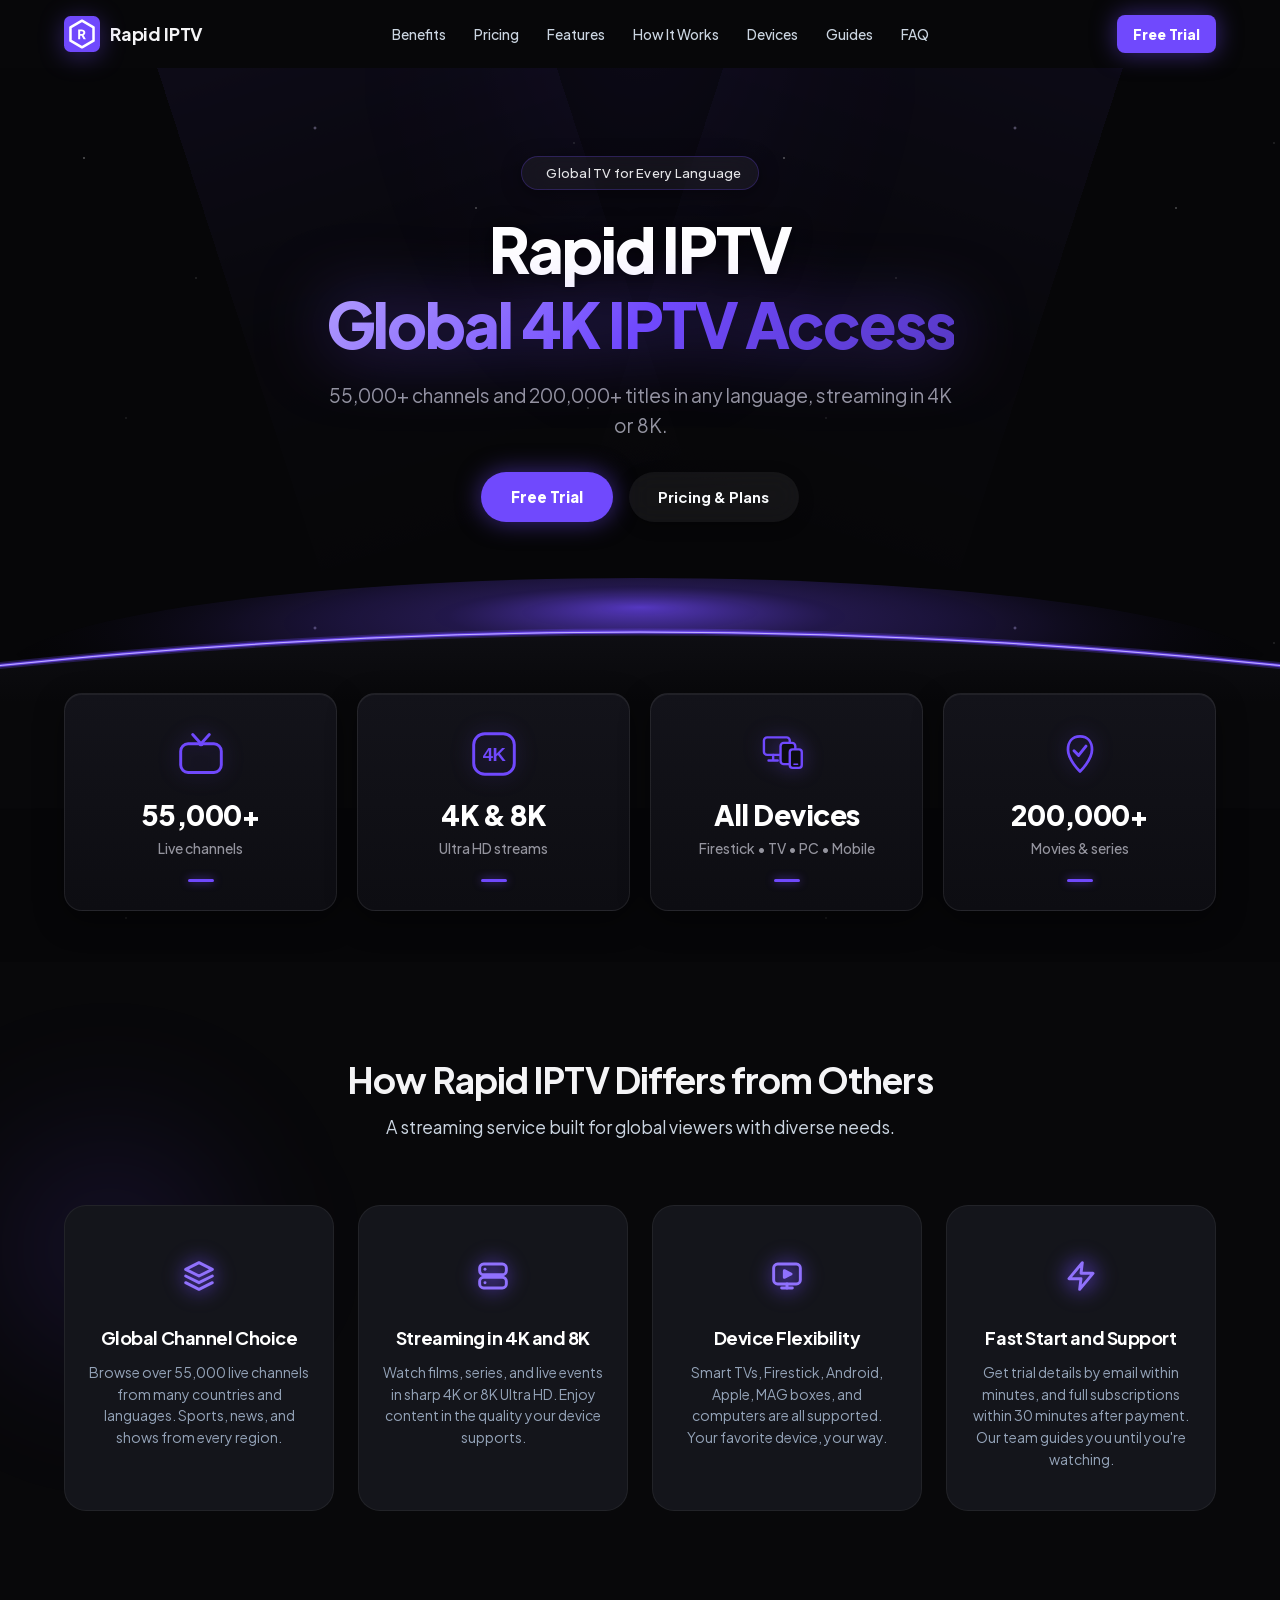
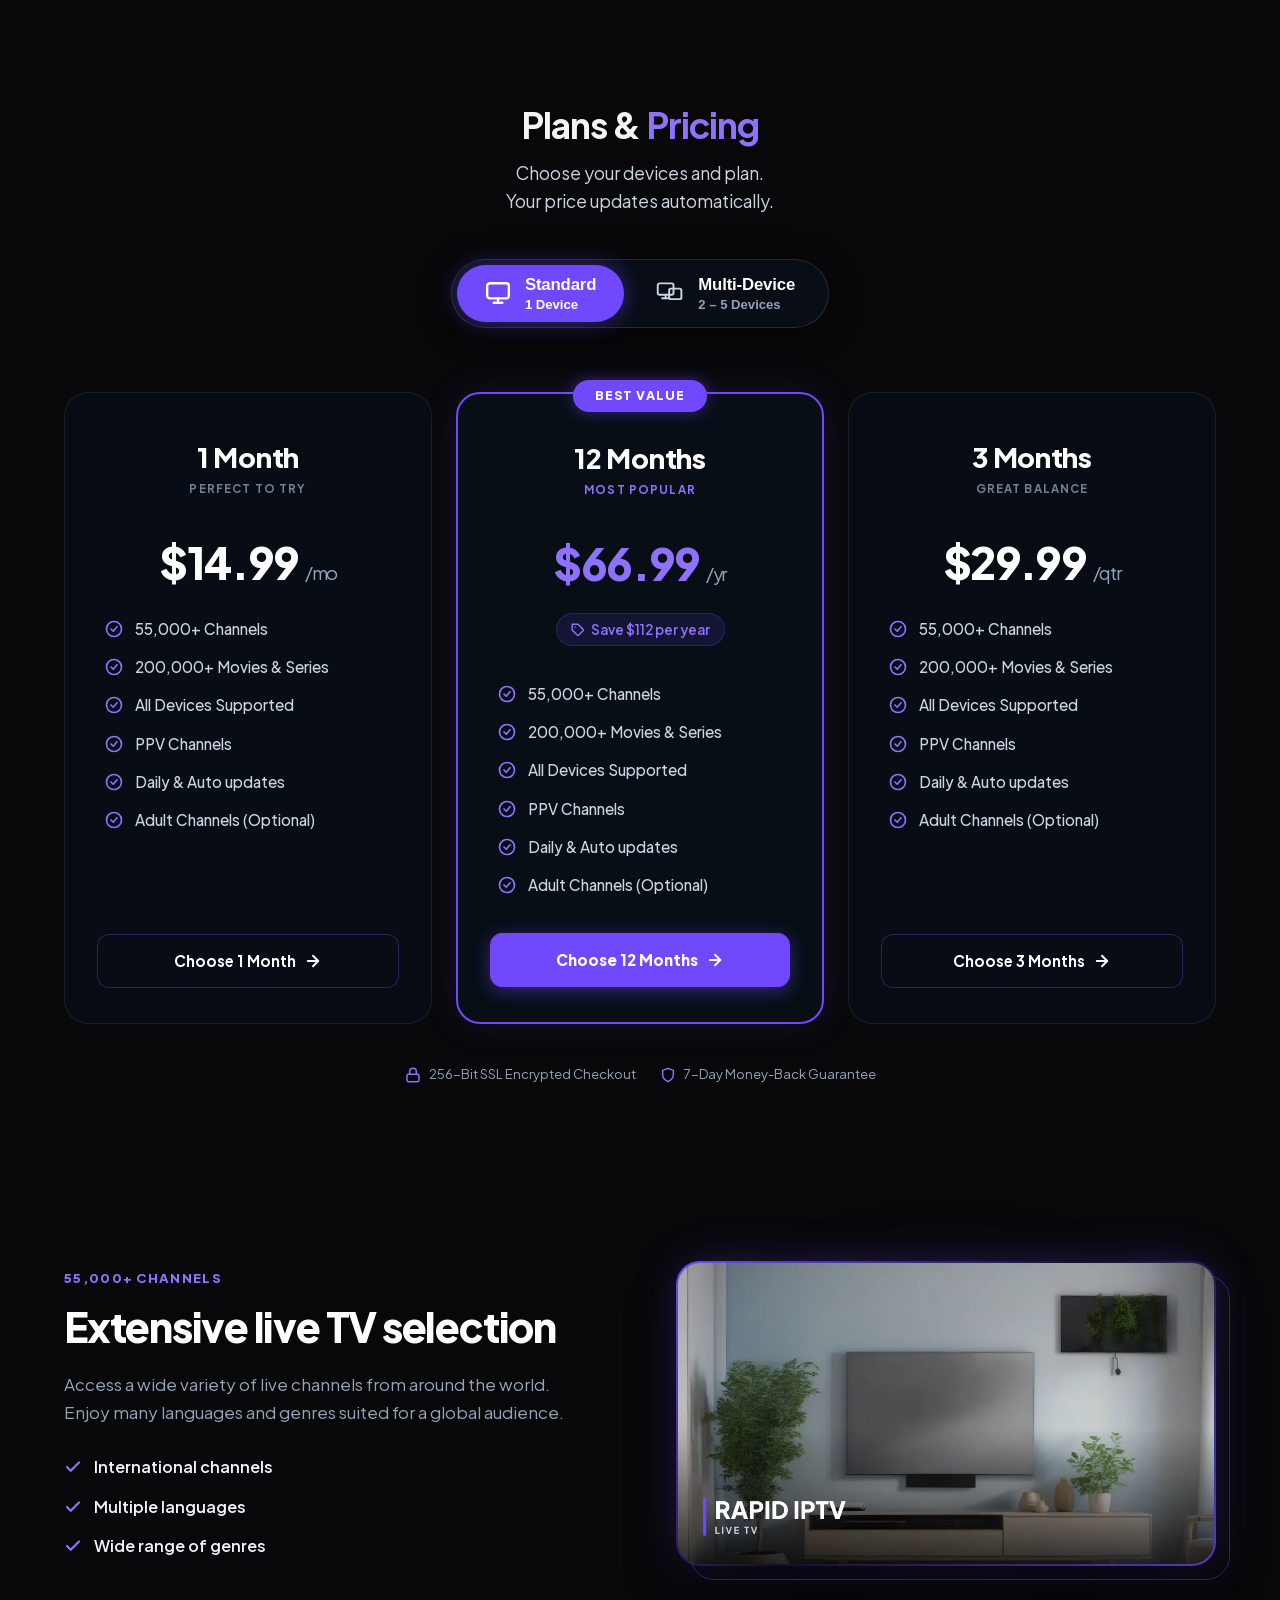
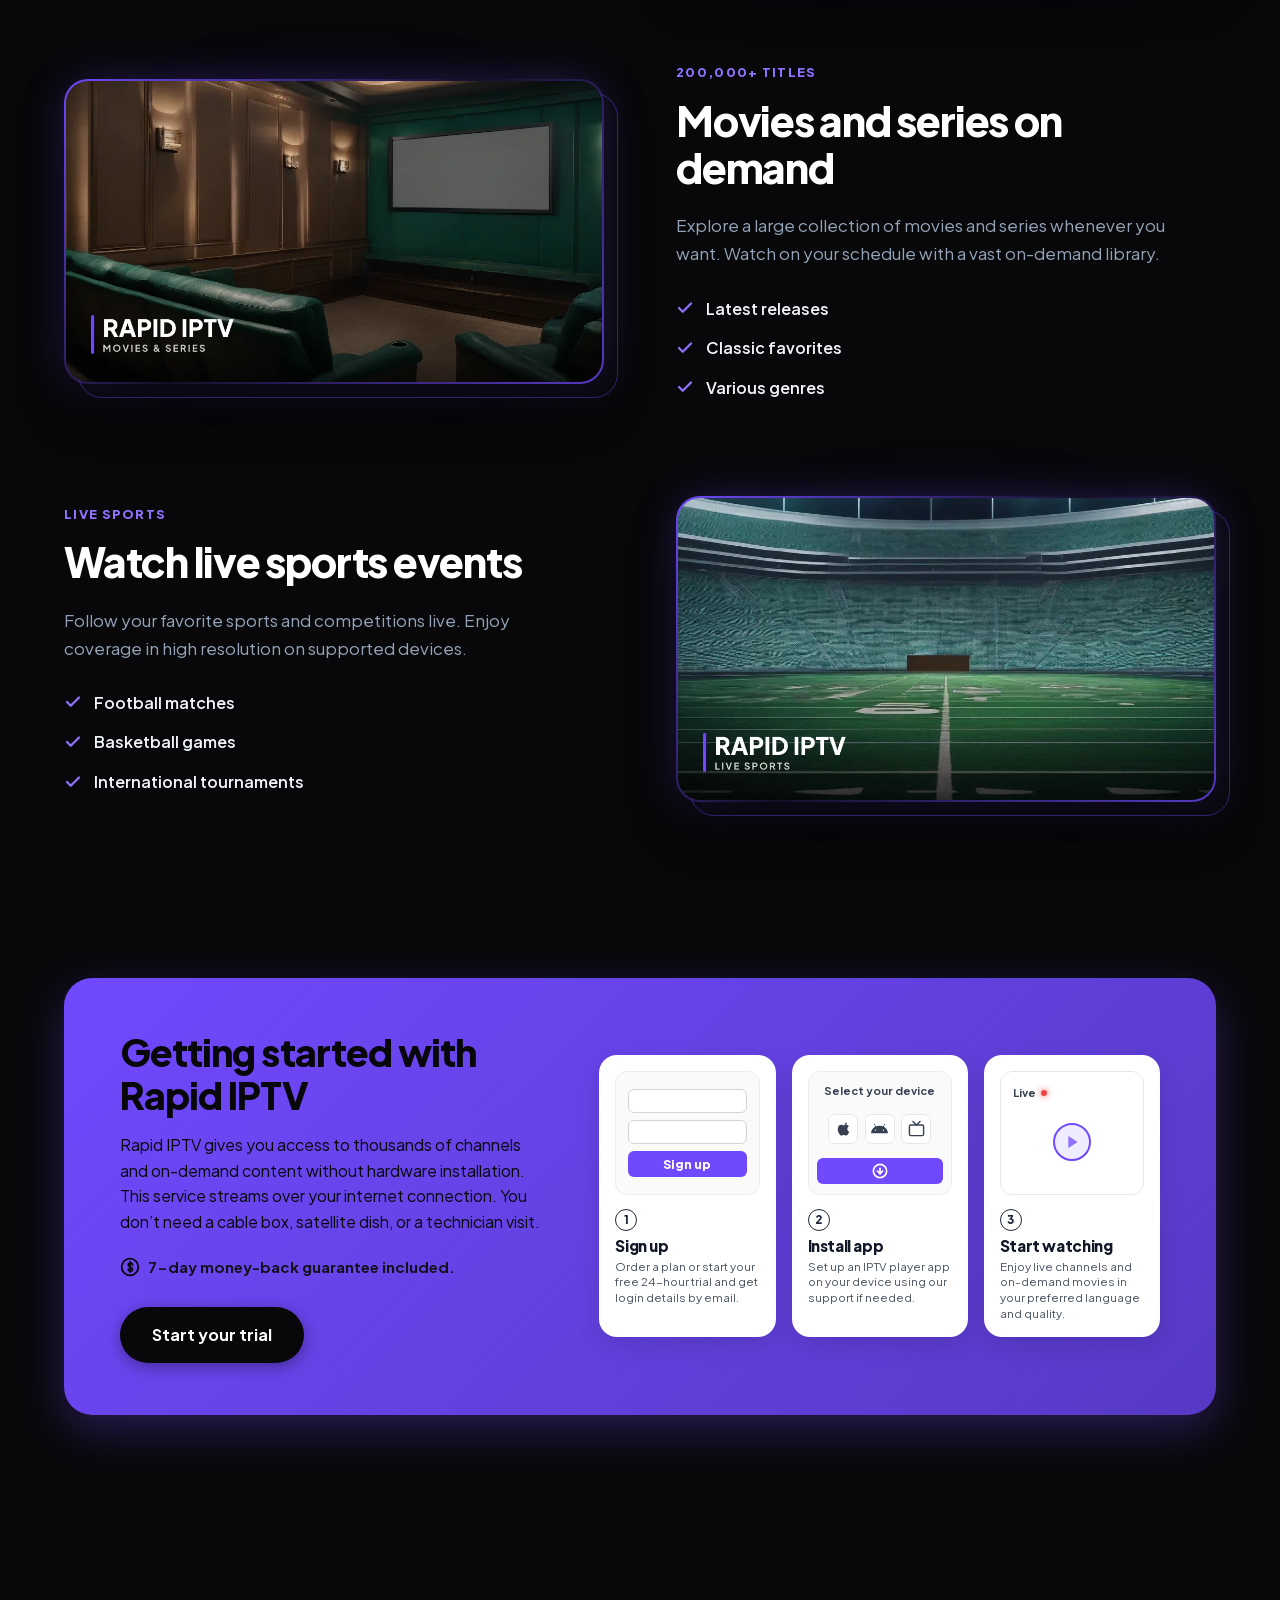
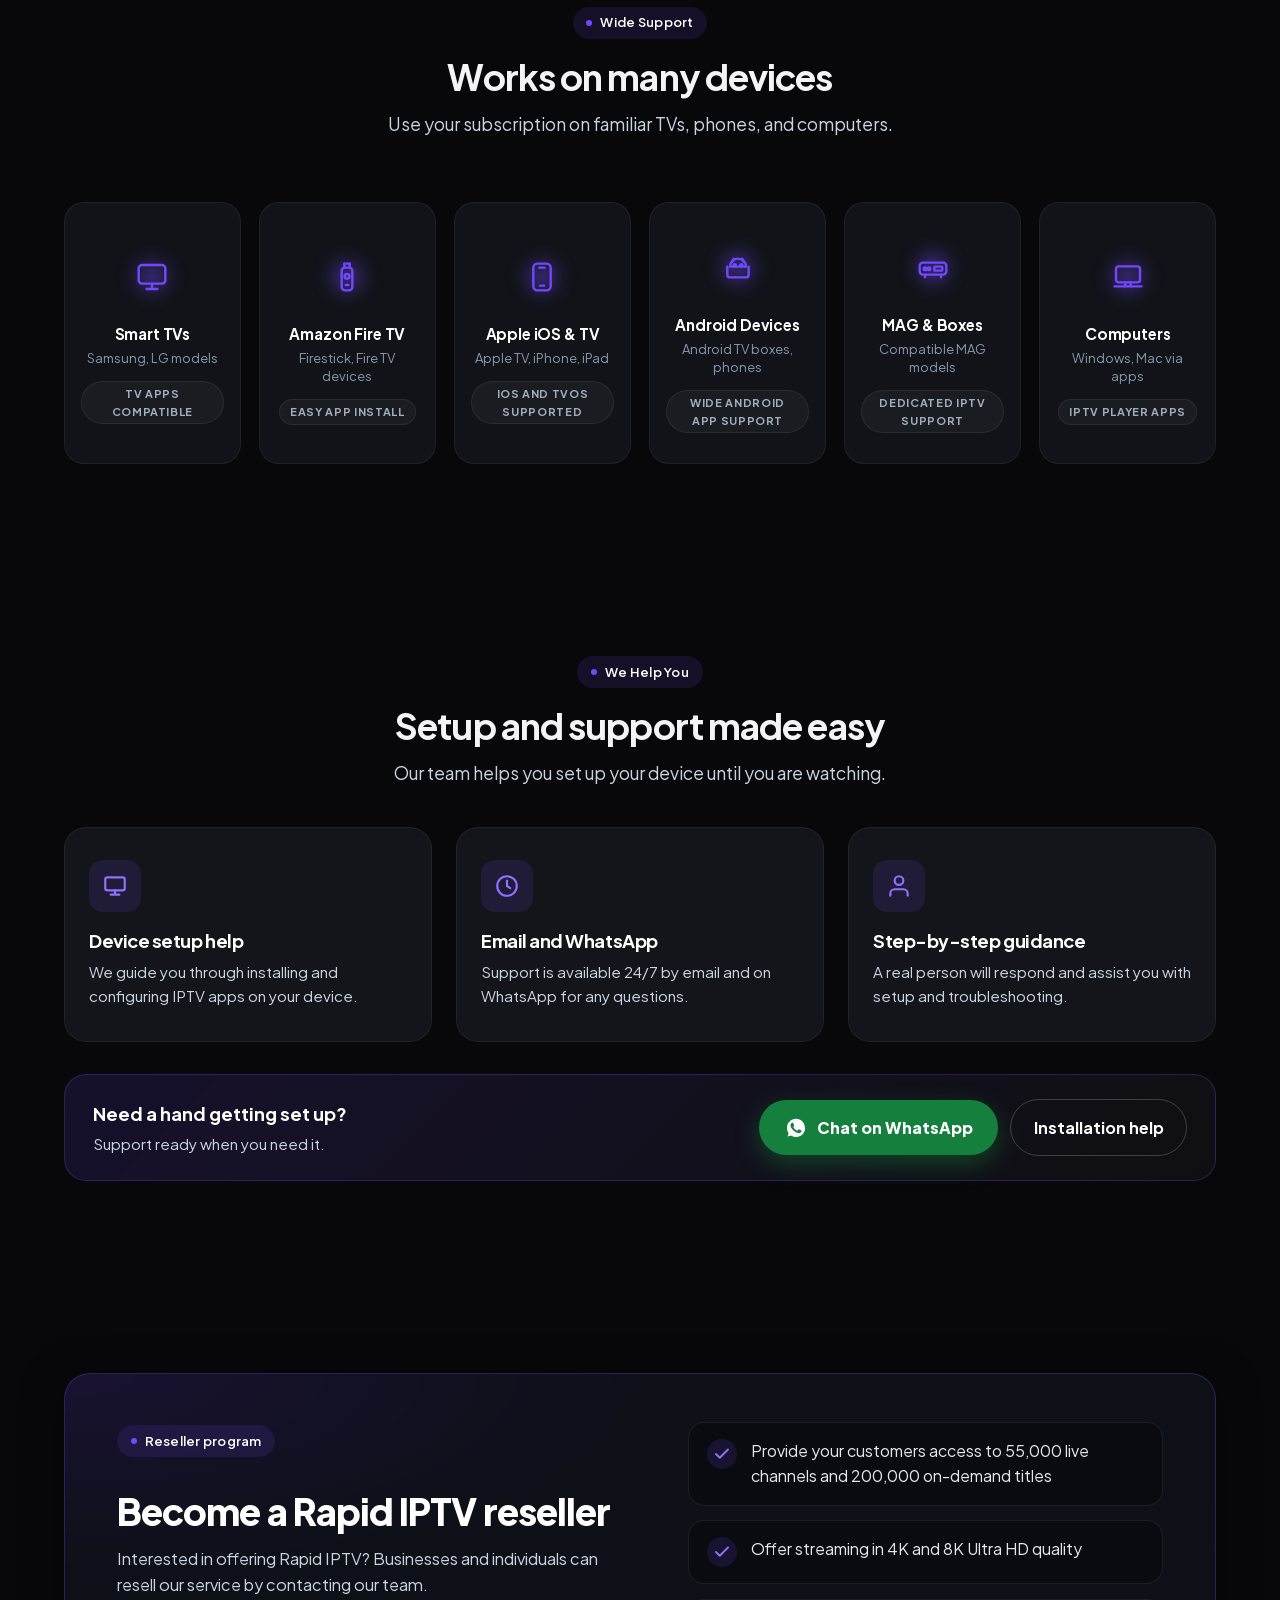
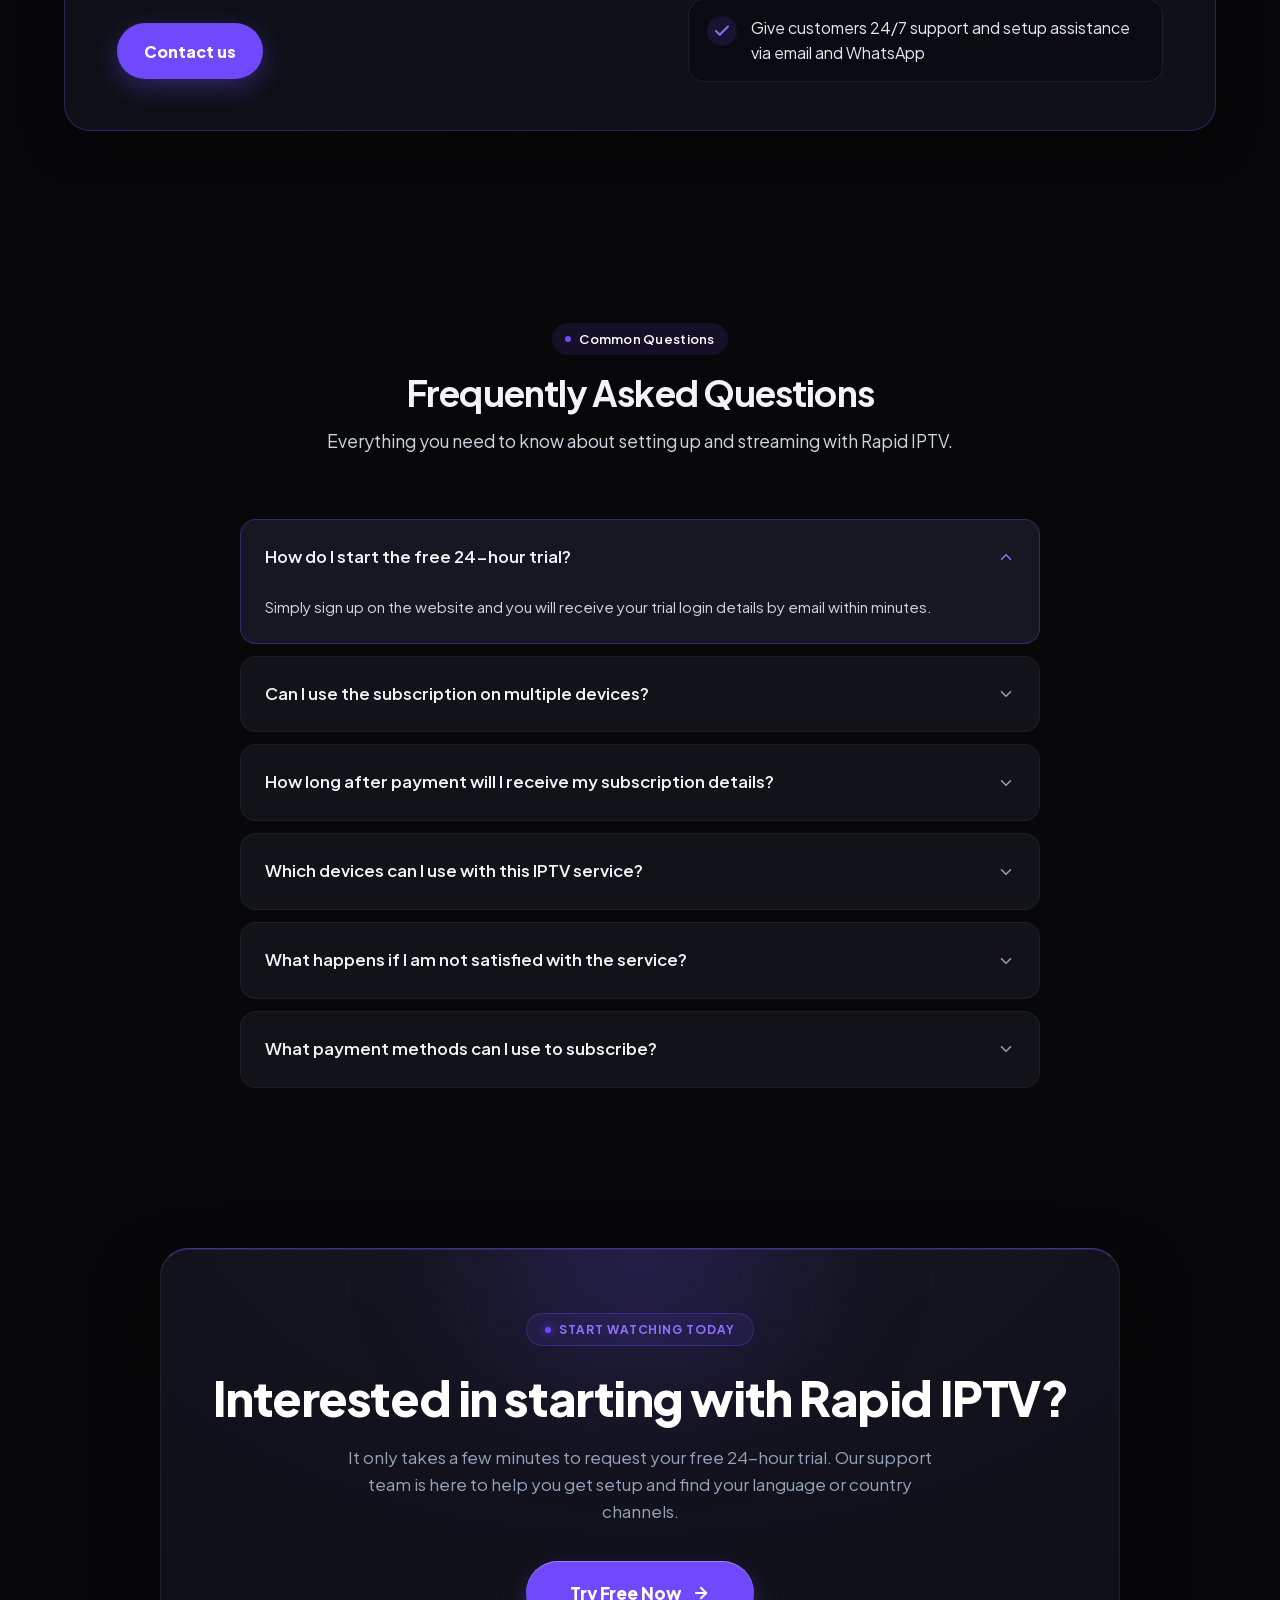
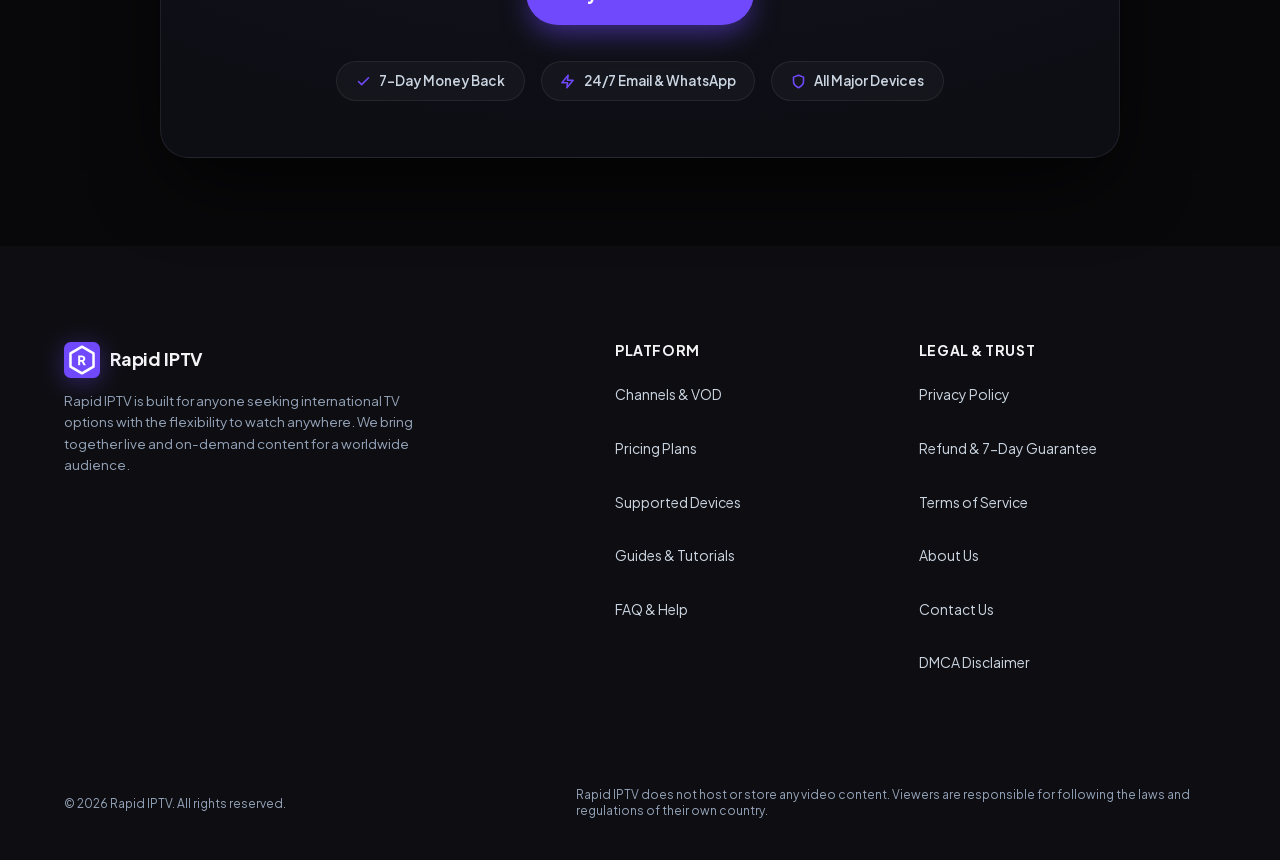
==== commit 097995f5: "Deploy IPTV site via TVKIX Site Manager [2026-11-01T09:02:57.541Z]" ====
--- a/index.html
+++ b/index.html
@@ -26,7 +26,7 @@
   <meta property="og:title" content="Rapid IPTV – Global 4K IPTV for Every Language | Free Trial">
   <meta property="og:description" content="Watch over 55,000 live channels and 200,000 VOD titles in 4K or 8K. Try Rapid IPTV with a free 24-hour trial. Start watching today. Try it free for 24 hours.">
   <meta property="og:site_name" content="Rapid IPTV">
-  <meta property="og:image" content="https://rapidtv.org/assets/images/og-preview.jpg">
+  <meta property="og:image" content="https://rapidtv.org/images/share-rapid-iptv-live-tv-1793523684042.jpg">
   <meta property="og:image:width" content="1200">
   <meta property="og:image:height" content="630">
   <meta property="og:image:alt" content="Rapid IPTV Ultra-Stable 4K IPTV Streaming Service">
@@ -35,7 +35,7 @@
   <meta name="twitter:card" content="summary_large_image">
   <meta name="twitter:title" content="Rapid IPTV – Global 4K IPTV for Every Language | Free Trial">
   <meta name="twitter:description" content="Watch over 55,000 live channels and 200,000 VOD titles in 4K or 8K. Try Rapid IPTV with a free 24-hour trial. Start watching today. Try it free for 24 hours.">
-  <meta name="twitter:image" content="https://rapidtv.org/assets/images/og-preview.jpg">
+  <meta name="twitter:image" content="https://rapidtv.org/images/share-rapid-iptv-live-tv-1793523684042.jpg">
 
   <!-- Self-Hosted Critical Variable Font loaded via @font-face with font-display: swap -->
 
@@ -777,7 +777,7 @@
         "@type": "Product",
         "@id": "https://rapidtv.org/#product",
         "name": "Rapid IPTV Premium 4K IPTV Subscription",
-        "image": "https://rapidtv.org/assets/images/features/feature-iptv.webp",
+        "image": "https://rapidtv.org/images/rapid-iptv-live-tv-1793523684042.webp",
         "description": "Watch over 55,000 live channels and 200,000 VOD titles in 4K or 8K. Try Rapid IPTV with a free 24-hour trial. Start watching today. Try it free for 24 hours.",
         "brand": {
           "@type": "Brand",
@@ -1264,12 +1264,12 @@
       <a href="#" class="brand-logo">
         <span class="logo-icon" aria-hidden="true"><svg xmlns="http://www.w3.org/2000/svg" viewBox="0 0 100 100" width="100%" height="100%">
   <defs>
-    <linearGradient id="iconGrad_qt8r87" x1="0%" y1="0%" x2="100%" y2="100%">
+    <linearGradient id="iconGrad_ay16v0" x1="0%" y1="0%" x2="100%" y2="100%">
       <stop offset="0%" stop-color="#7049fd"/>
       <stop offset="100%" stop-color="#7049fd"/>
     </linearGradient>
   </defs>
-  <rect width="100" height="100" rx="18" fill="url(#iconGrad_qt8r87)"/>
+  <rect width="100" height="100" rx="18" fill="url(#iconGrad_ay16v0)"/>
   <path d="M 50 13 L 82 31.5 L 82 68.5 L 50 87 L 18 68.5 L 18 31.5 Z" fill="none" stroke="#ffffff" stroke-width="7" stroke-linejoin="round"/>
   <g class="icon-letter" data-letter="R" fill="#ffffff" transform="translate(37.004 64.41) scale(0.03600 -0.03600)"><path transform="translate(0 0)" d="M66 0V745H351Q428 745 487.5 718Q547 691 581 638Q615 585 615 507Q615 431 580 377.5Q545 324 486 297L656 0H482L298 329L398 270H221V0ZM221 405H352Q385 405 409 418Q433 431 446.5 454Q460 477 460 507Q460 538 446.5 561Q433 584 409 597Q385 610 352 610H221Z"/></g>
 </svg></span>
@@ -1894,7 +1894,7 @@
             <div class="feature-split-media">
               <div class="feature-media-wrapper">
                 <div class="feature-media-ambient" aria-hidden="true"></div>
-                <img src="/assets/images/features/feature-iptv.webp" alt="Rapid IPTV Live Channel List Interface" class="feature-mockup-img" loading="lazy" width="970" height="540">
+                <div class="feature-photo-frame"><img src="/images/rapid-iptv-live-tv-1793523684042.webp" alt="Extensive live TV selection" class="feature-mockup-img feature-photo" loading="lazy" width="1024" height="576"></div>
               </div>
             </div>
           </div>
@@ -1929,7 +1929,7 @@
             <div class="feature-split-media">
               <div class="feature-media-wrapper">
                 <div class="feature-media-ambient" aria-hidden="true"></div>
-                <img src="/assets/images/features/iptv-recommendations.webp" alt="Rapid IPTV VOD Movies and Series Collection" class="feature-mockup-img" loading="lazy" width="1248" height="694">
+                <div class="feature-photo-frame"><img src="/images/rapid-iptv-vod-1793523705866.webp" alt="Movies and series on demand" class="feature-mockup-img feature-photo" loading="lazy" width="1024" height="576"></div>
               </div>
             </div>
           </div>
@@ -1964,7 +1964,7 @@
             <div class="feature-split-media">
               <div class="feature-media-wrapper">
                 <div class="feature-media-ambient" aria-hidden="true"></div>
-                <img src="/assets/images/features/live-sports-streaming.webp" alt="Rapid IPTV Live Sports and PPV Events Streaming in 4K UHD" class="feature-mockup-img" loading="lazy" width="1200" height="800">
+                <div class="feature-photo-frame"><img src="/images/rapid-iptv-sports-1793523767149.webp" alt="Watch live sports events" class="feature-mockup-img feature-photo" loading="lazy" width="1024" height="576"></div>
               </div>
             </div>
           </div>
@@ -2344,12 +2344,12 @@
           <a href="#" class="brand-logo">
             <span class="logo-icon" aria-hidden="true"><svg xmlns="http://www.w3.org/2000/svg" viewBox="0 0 100 100" width="100%" height="100%">
   <defs>
-    <linearGradient id="iconGrad_qt8r87" x1="0%" y1="0%" x2="100%" y2="100%">
+    <linearGradient id="iconGrad_ay16v0" x1="0%" y1="0%" x2="100%" y2="100%">
       <stop offset="0%" stop-color="#7049fd"/>
       <stop offset="100%" stop-color="#7049fd"/>
     </linearGradient>
   </defs>
-  <rect width="100" height="100" rx="18" fill="url(#iconGrad_qt8r87)"/>
+  <rect width="100" height="100" rx="18" fill="url(#iconGrad_ay16v0)"/>
   <path d="M 50 13 L 82 31.5 L 82 68.5 L 50 87 L 18 68.5 L 18 31.5 Z" fill="none" stroke="#ffffff" stroke-width="7" stroke-linejoin="round"/>
   <g class="icon-letter" data-letter="R" fill="#ffffff" transform="translate(37.004 64.41) scale(0.03600 -0.03600)"><path transform="translate(0 0)" d="M66 0V745H351Q428 745 487.5 718Q547 691 581 638Q615 585 615 507Q615 431 580 377.5Q545 324 486 297L656 0H482L298 329L398 270H221V0ZM221 405H352Q385 405 409 418Q433 431 446.5 454Q460 477 460 507Q460 538 446.5 561Q433 584 409 597Q385 610 352 610H221Z"/></g>
 </svg></span>
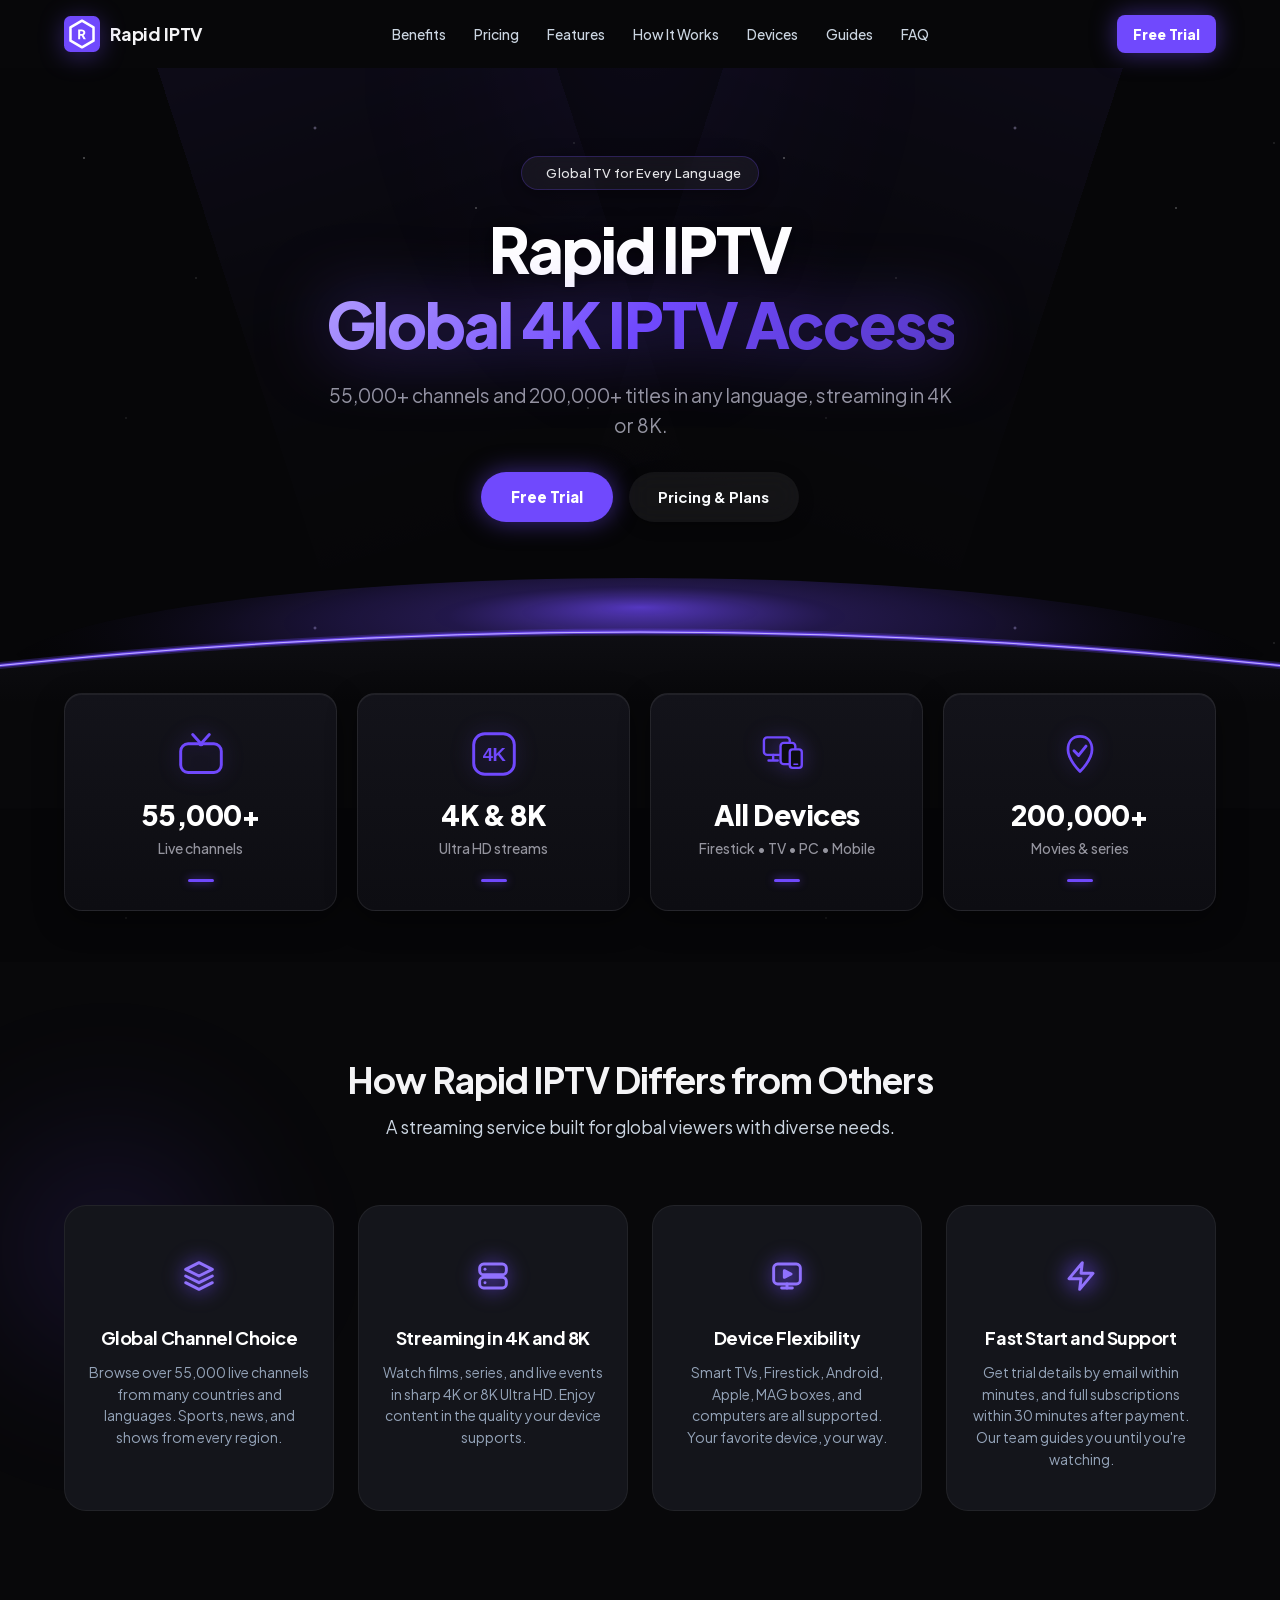
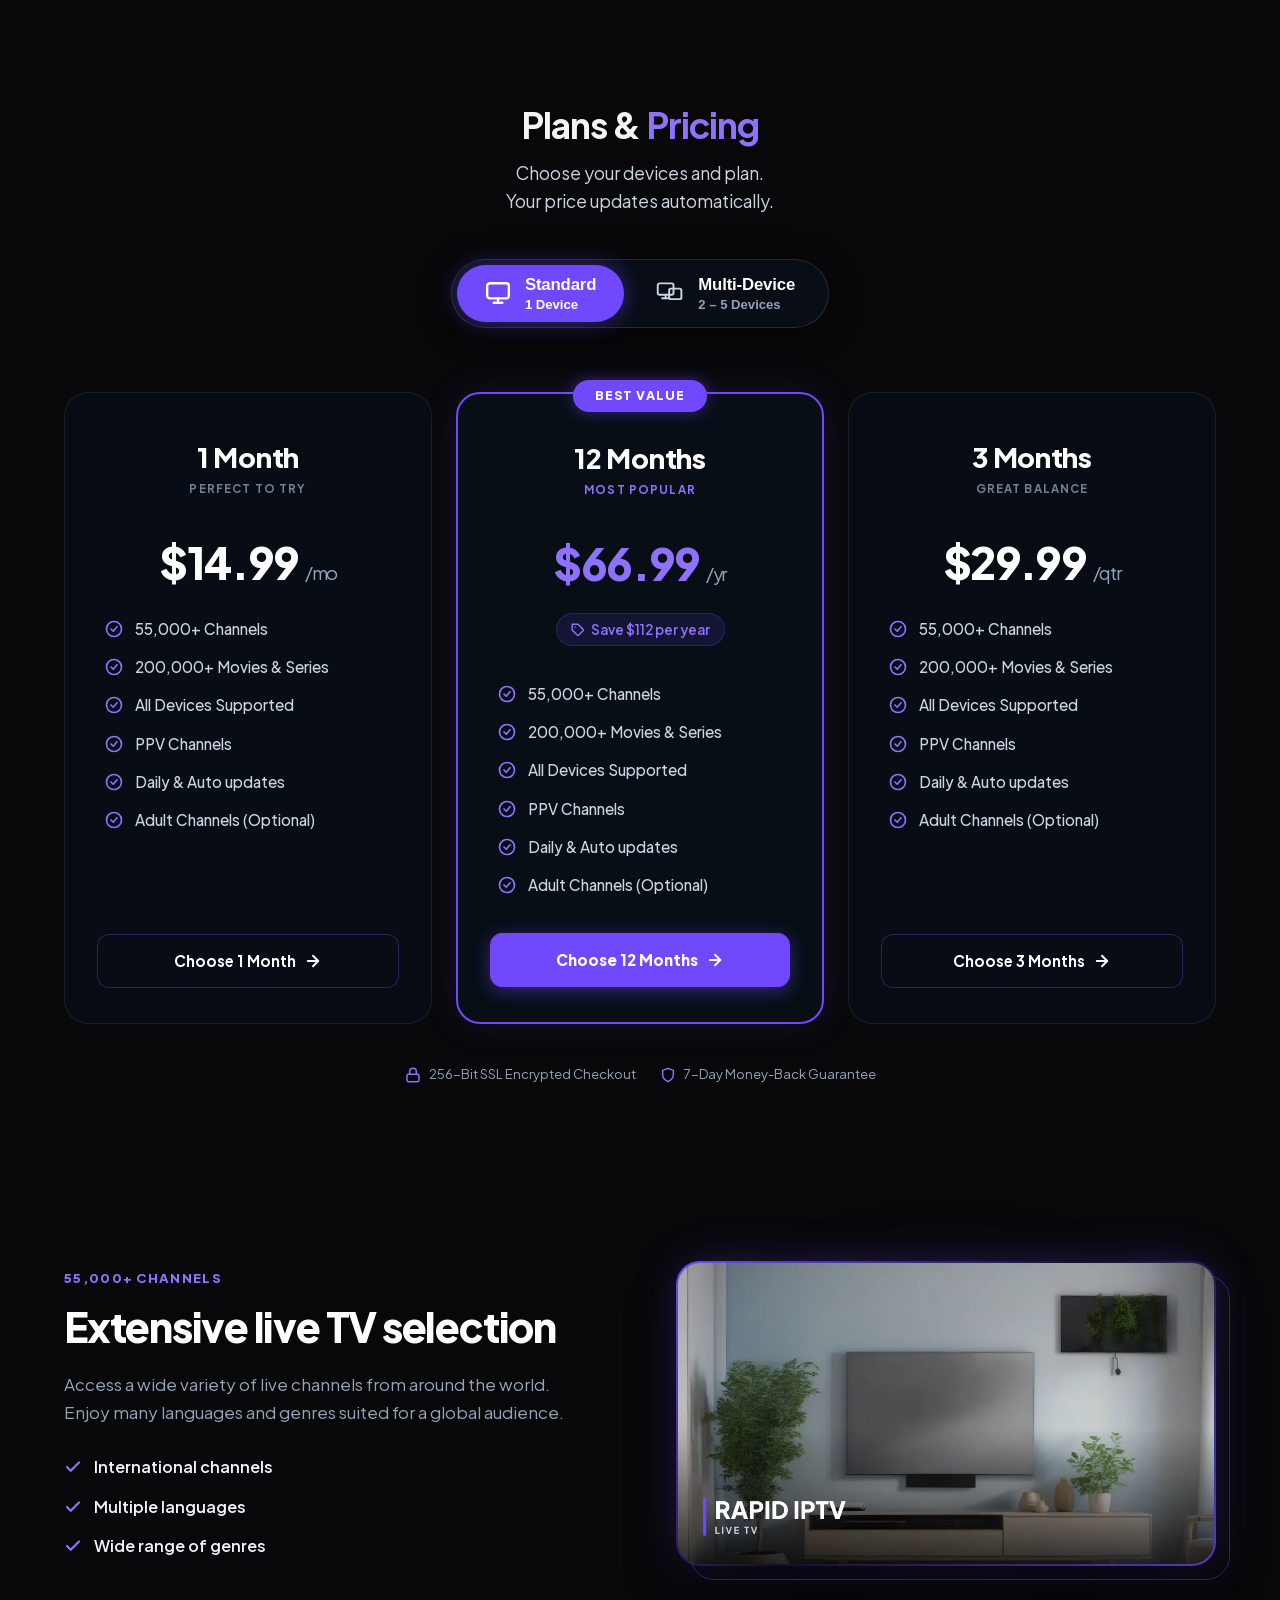
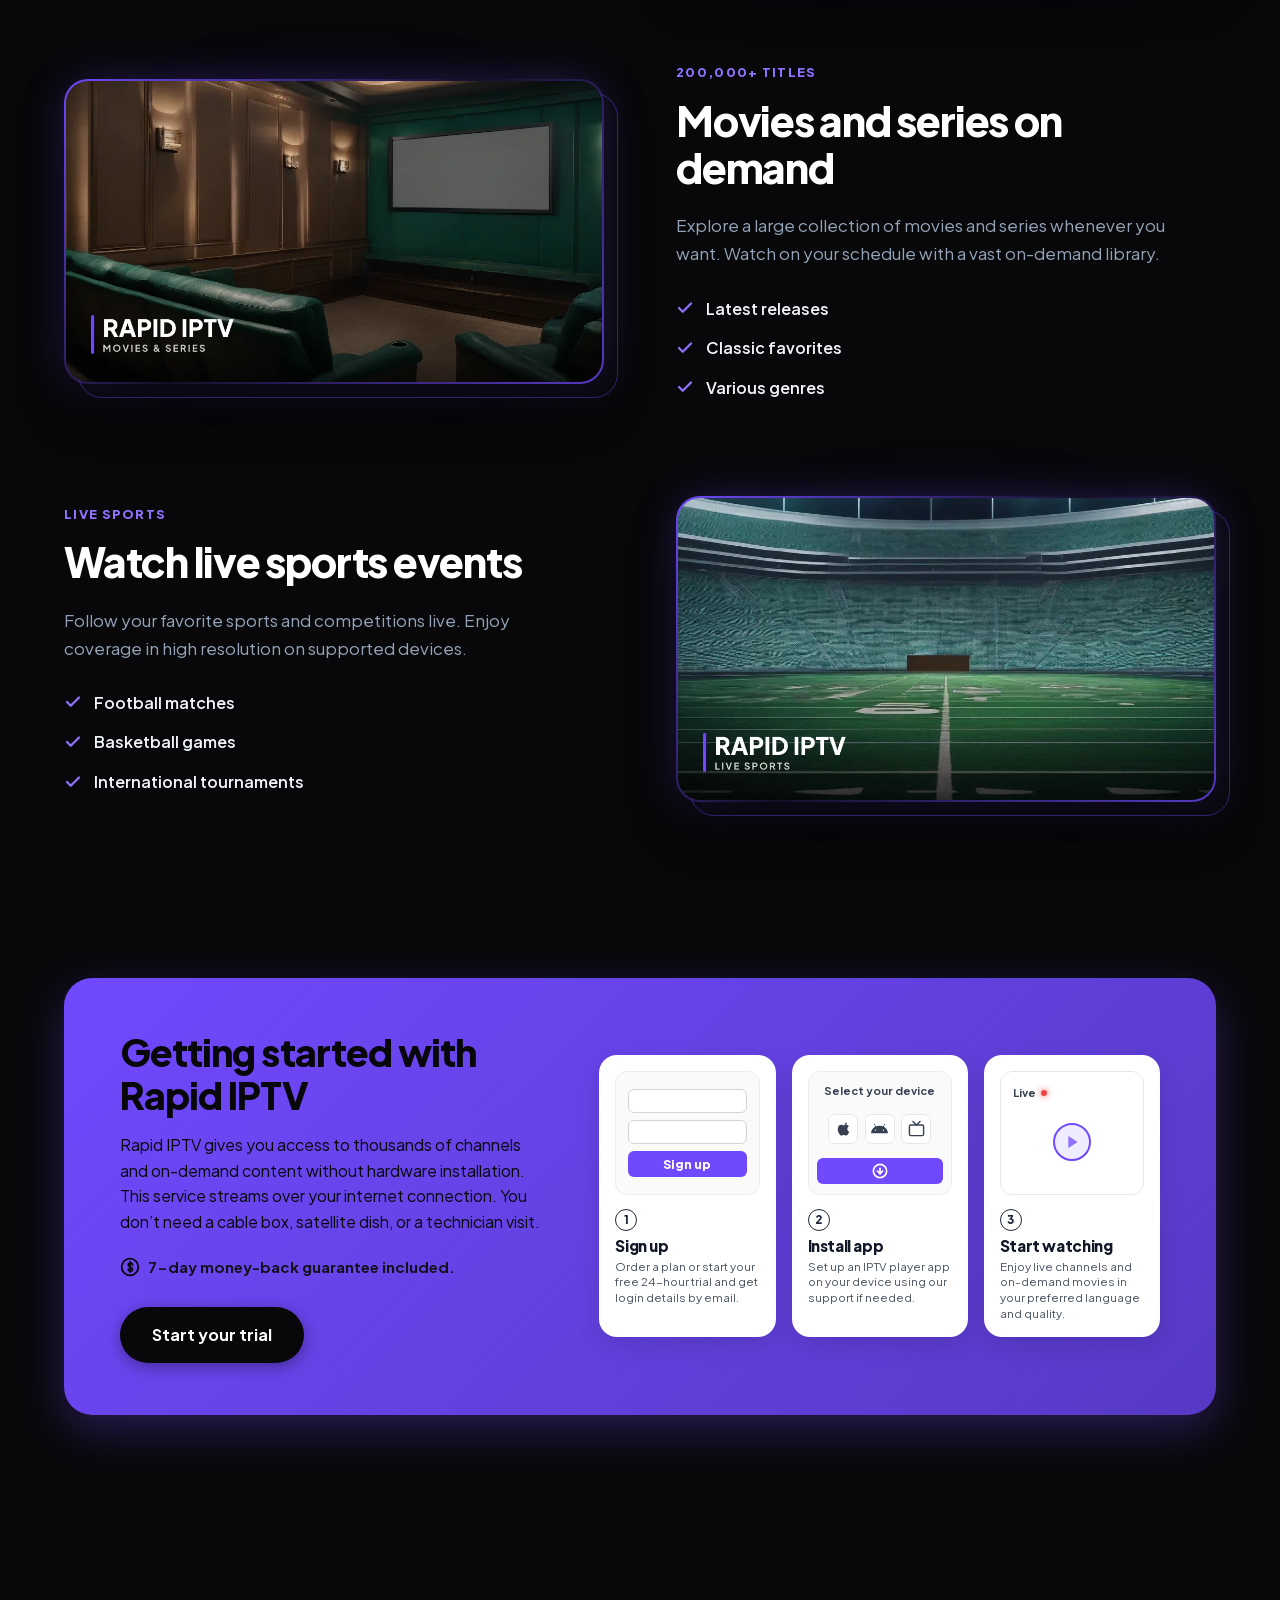
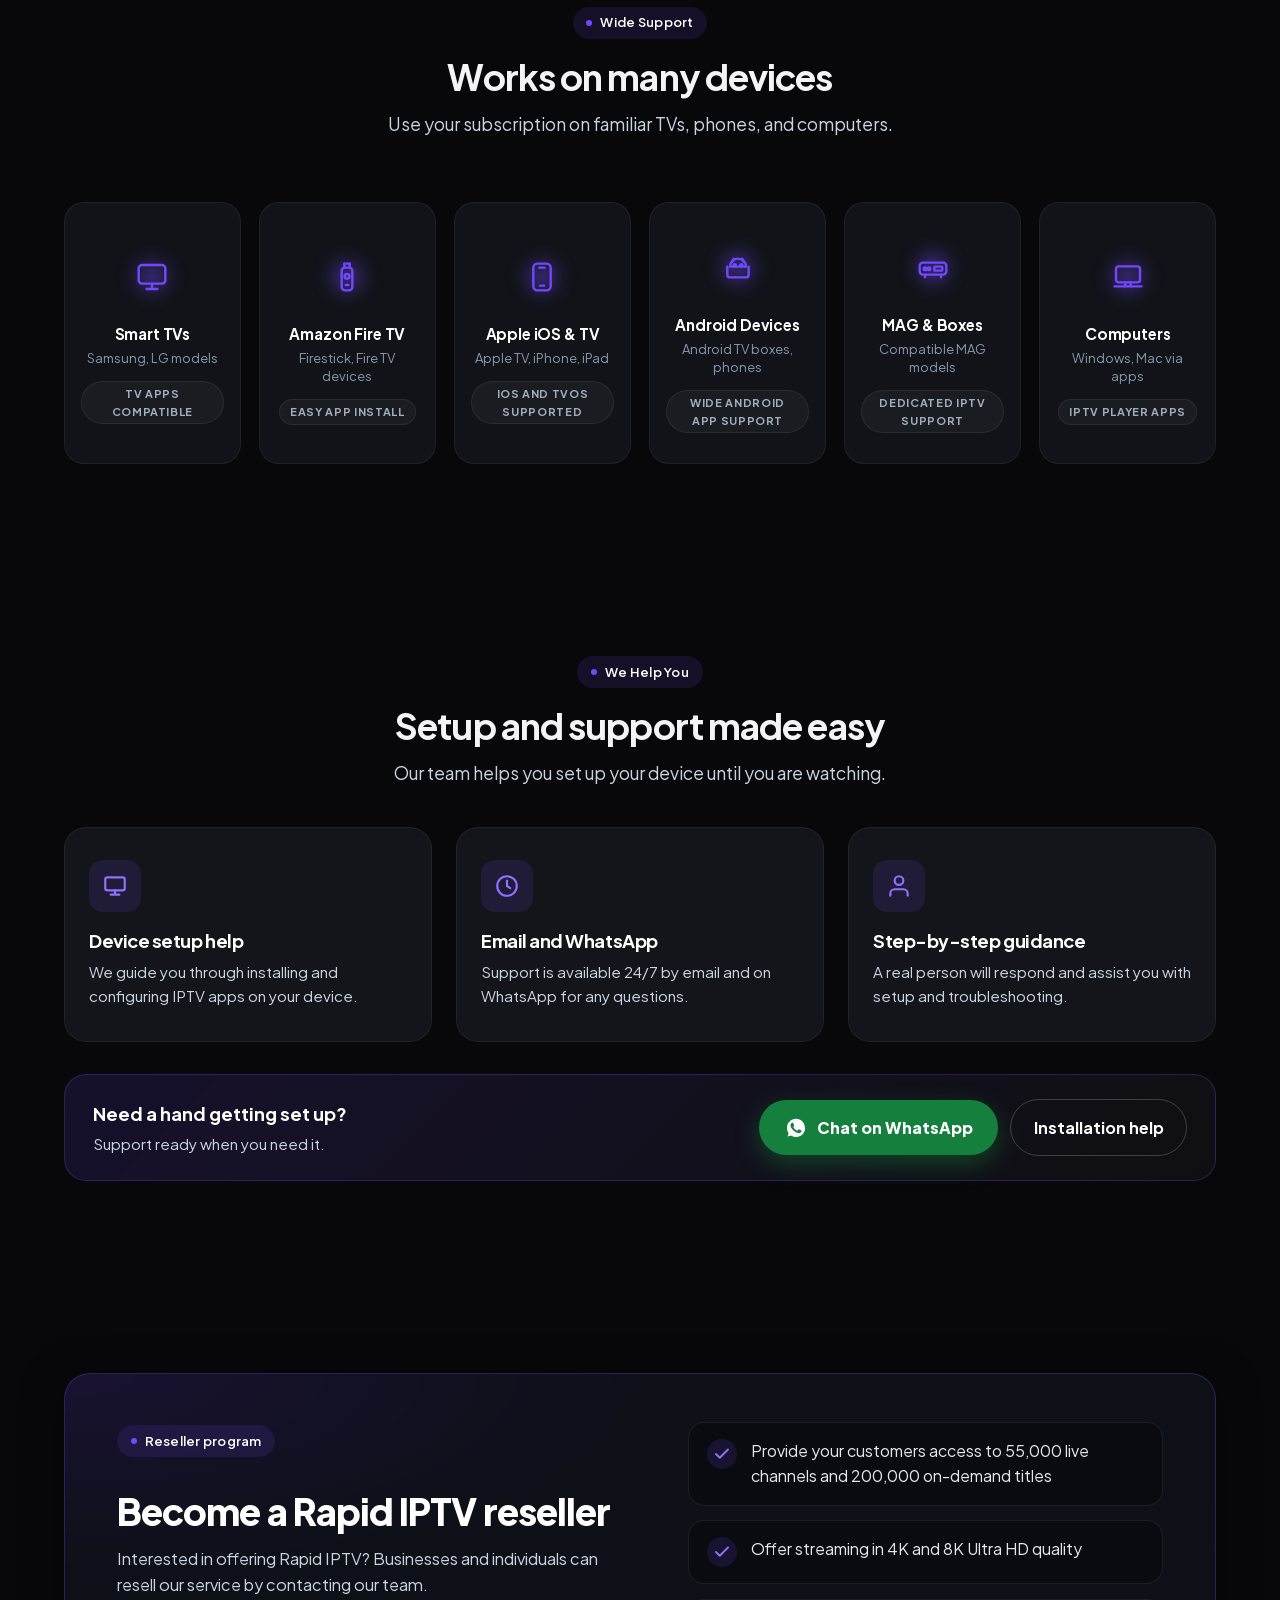
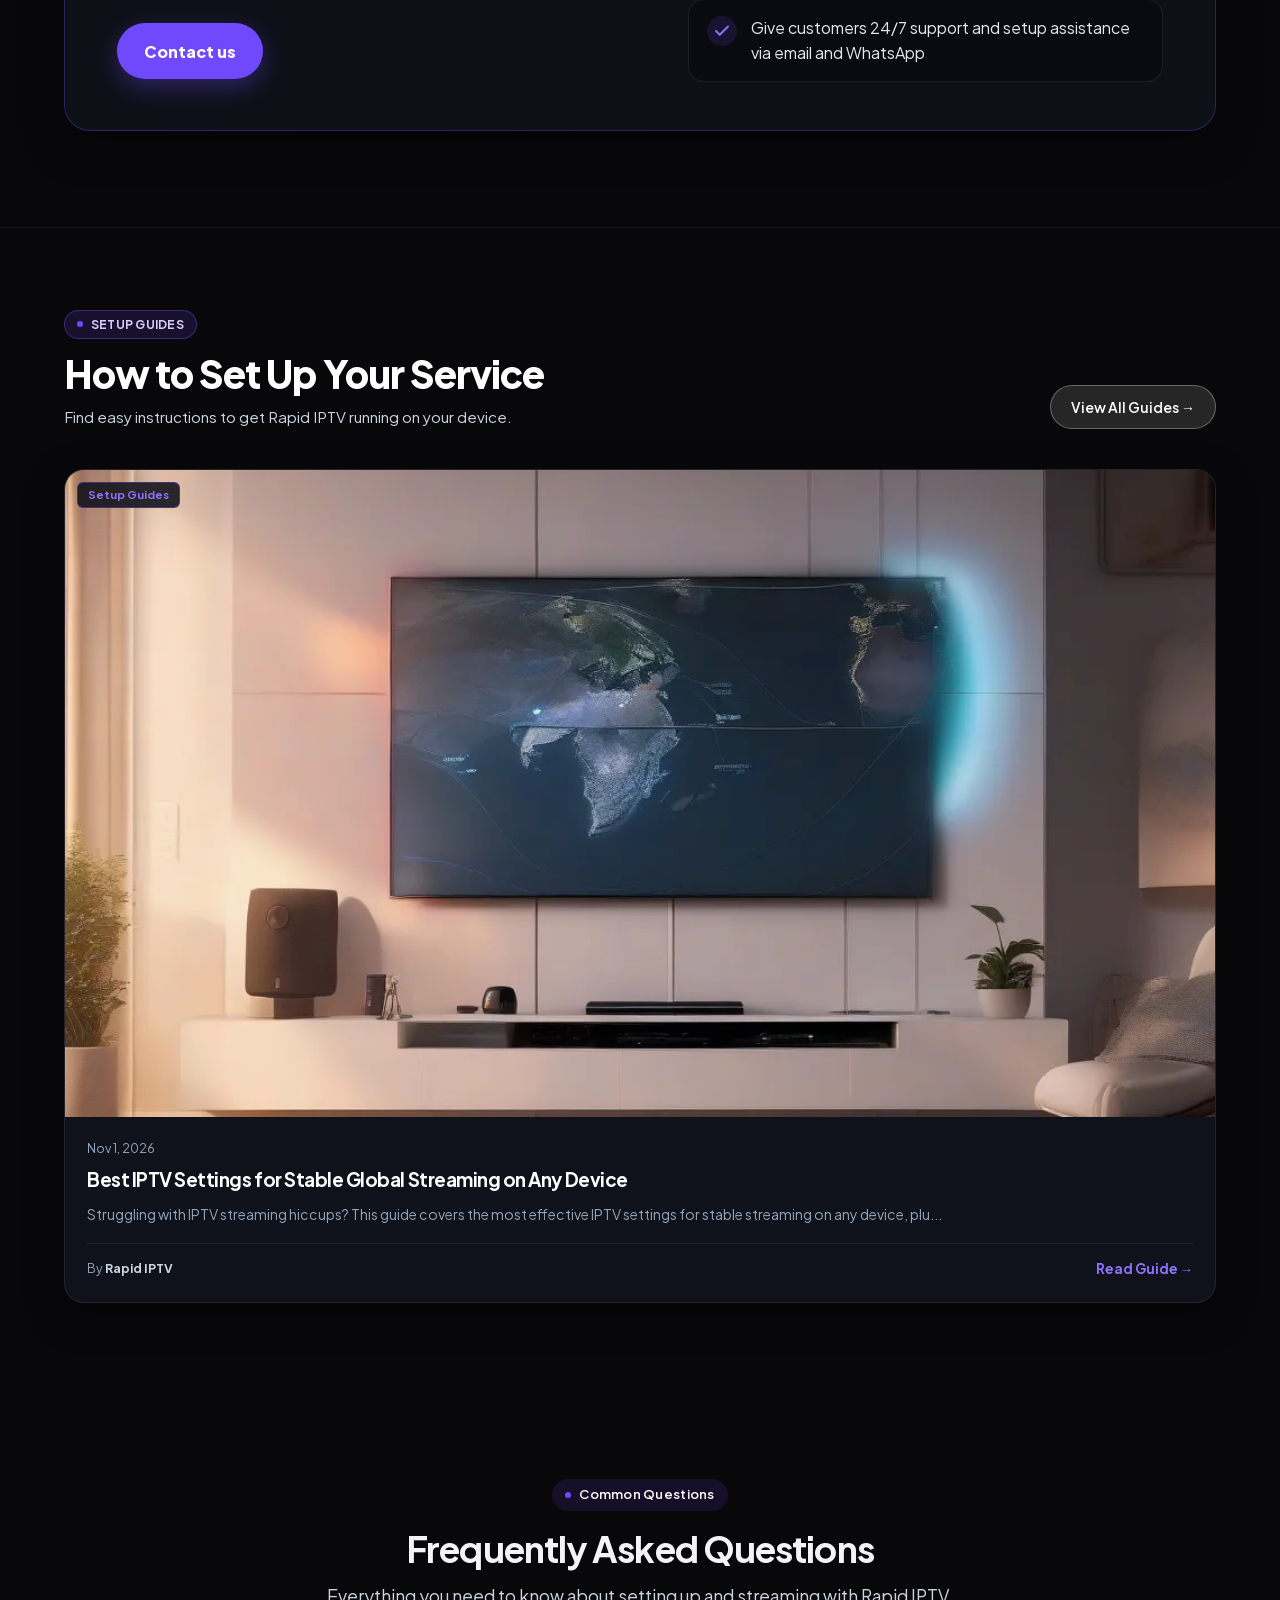
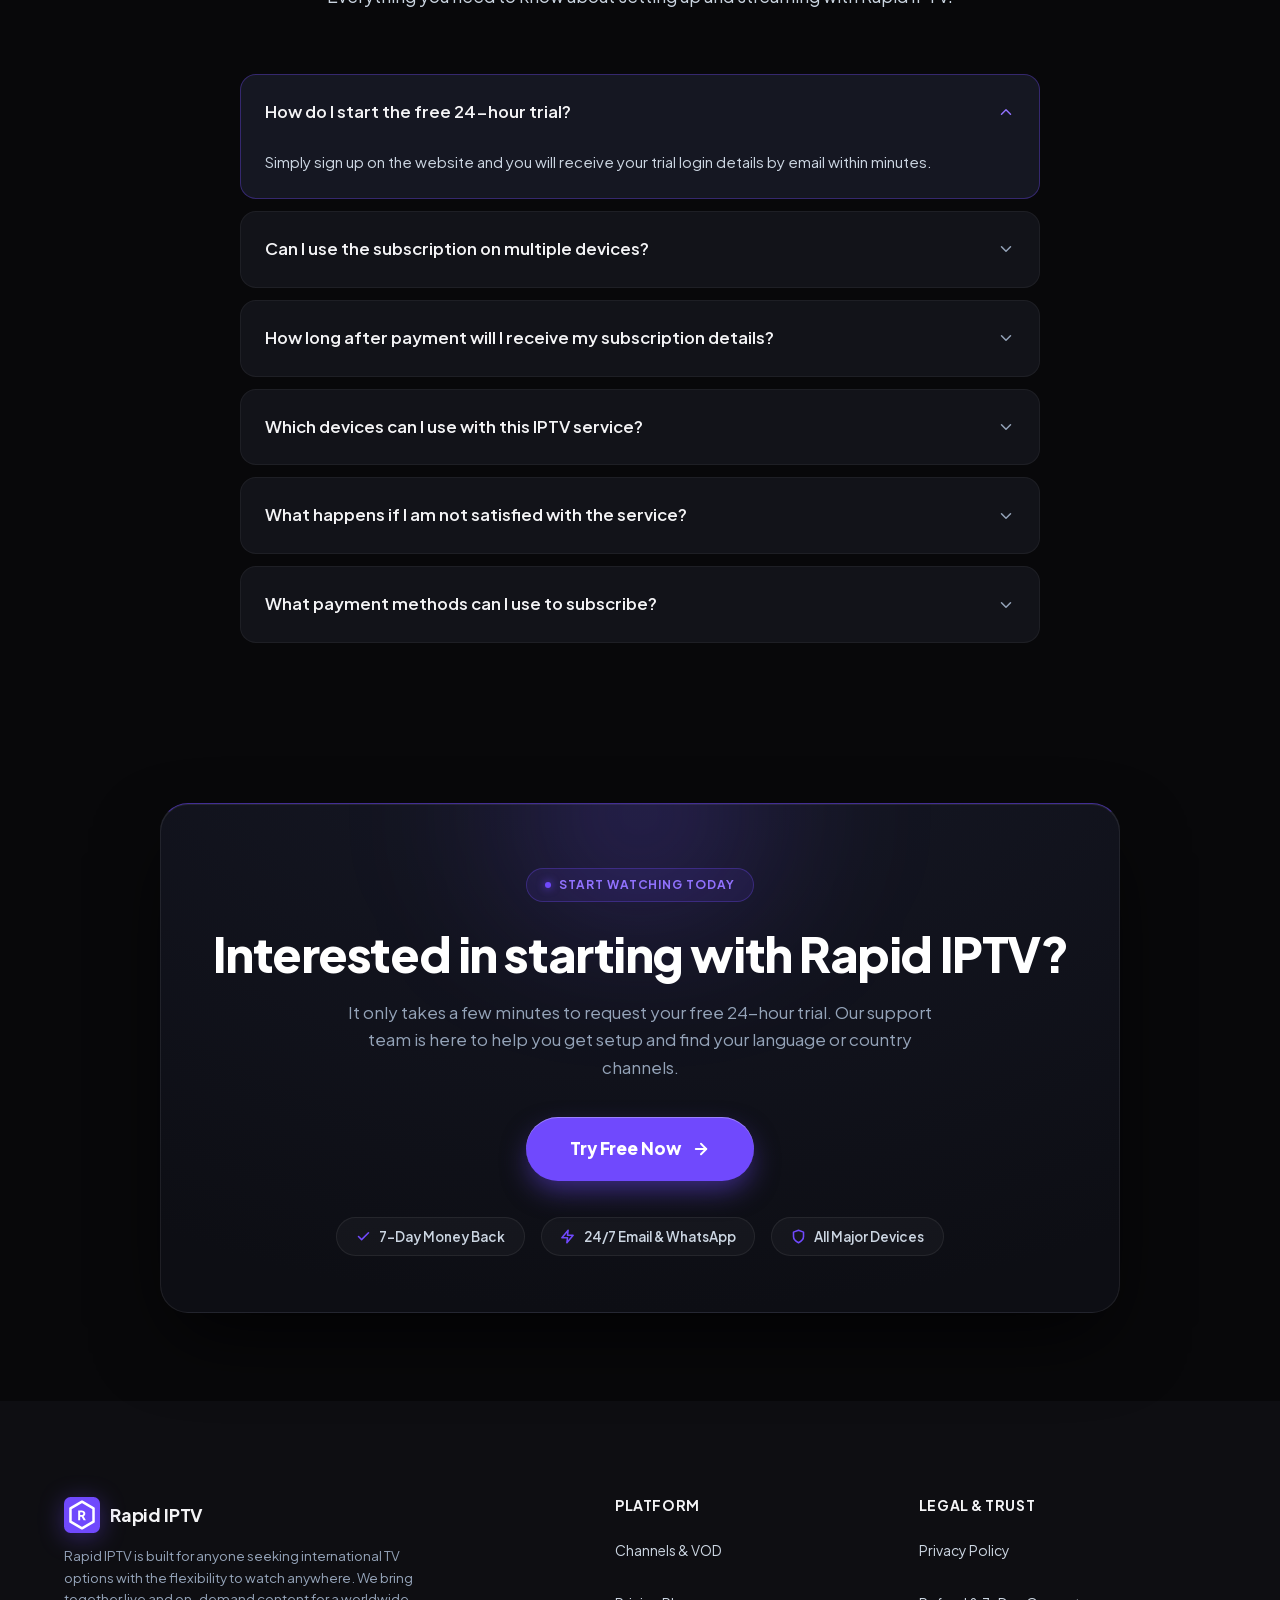
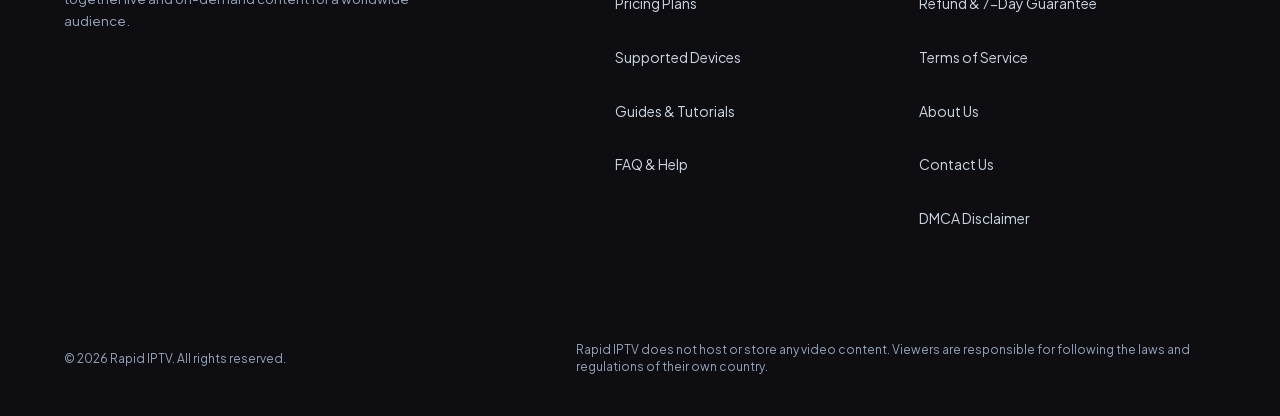
==== commit c6acfa3b: "Deploy IPTV site via TVKIX Site Manager [2026-11-01T14:27:52.417Z]" ====
--- a/index.html
+++ b/index.html
@@ -1264,12 +1264,12 @@
       <a href="#" class="brand-logo">
         <span class="logo-icon" aria-hidden="true"><svg xmlns="http://www.w3.org/2000/svg" viewBox="0 0 100 100" width="100%" height="100%">
   <defs>
-    <linearGradient id="iconGrad_ay16v0" x1="0%" y1="0%" x2="100%" y2="100%">
+    <linearGradient id="iconGrad_iiziz2" x1="0%" y1="0%" x2="100%" y2="100%">
       <stop offset="0%" stop-color="#7049fd"/>
       <stop offset="100%" stop-color="#7049fd"/>
     </linearGradient>
   </defs>
-  <rect width="100" height="100" rx="18" fill="url(#iconGrad_ay16v0)"/>
+  <rect width="100" height="100" rx="18" fill="url(#iconGrad_iiziz2)"/>
   <path d="M 50 13 L 82 31.5 L 82 68.5 L 50 87 L 18 68.5 L 18 31.5 Z" fill="none" stroke="#ffffff" stroke-width="7" stroke-linejoin="round"/>
   <g class="icon-letter" data-letter="R" fill="#ffffff" transform="translate(37.004 64.41) scale(0.03600 -0.03600)"><path transform="translate(0 0)" d="M66 0V745H351Q428 745 487.5 718Q547 691 581 638Q615 585 615 507Q615 431 580 377.5Q545 324 486 297L656 0H482L298 329L398 270H221V0ZM221 405H352Q385 405 409 418Q433 431 446.5 454Q460 477 460 507Q460 538 446.5 561Q433 584 409 597Q385 610 352 610H221Z"/></g>
 </svg></span>
@@ -2223,6 +2223,50 @@
       </div>
     </section>
 
+    
+                <section id="home-guides" class="section" style="background-color: #08080a; padding: 80px 0; border-top: 1px solid rgba(255,255,255,0.06);">
+                  <div class="container">
+                    <div style="display: flex; justify-content: space-between; align-items: flex-end; margin-bottom: 40px; flex-wrap: wrap; gap: 20px;">
+                      <div>
+                        <div class="pill-badge" style="display: inline-flex; align-items: center; gap: 8px; margin-bottom: 12px; background: rgba(112, 73, 253,0.15); border: 1px solid #7049fd66; color: #d7ccfe; padding: 4px 12px; border-radius: 9999px; font-size: 0.75rem; font-weight: 700; text-transform: uppercase;">
+                          <span class="dot" style="width: 6px; height: 6px; border-radius: 50%; background: #7049fd; display: inline-block;"></span>
+                          <span>Setup Guides</span>
+                        </div>
+                        <h2 style="font-size: clamp(1.8rem, 3vw, 2.4rem); font-weight: 800; color: #ffffff; margin: 0 0 8px 0;">How to Set Up Your Service</h2>
+                        <p style="color: #cbd5e1; font-size: 0.95rem; margin: 0; max-width: 600px;">Find easy instructions to get Rapid IPTV running on your device.</p>
+                      </div>
+                      <div>
+                        <a href="guides.html" class="btn btn-sm" style="background: rgba(255,255,255,0.12); border: 1px solid rgba(255,255,255,0.3); color: #ffffff; padding: 10px 20px; border-radius: 9999px; text-decoration: none; font-weight: 600; display: inline-flex; align-items: center; gap: 6px;">
+                          View All Guides &rarr;
+                        </a>
+                      </div>
+                    </div>
+
+                    <div style="display: grid; grid-template-columns: repeat(auto-fit, minmax(300px, 1fr)); gap: 24px;">
+                      
+                    <article style="background: rgba(18, 22, 32, 0.75); border: 1px solid rgba(255, 255, 255, 0.08); border-radius: 20px; overflow: hidden; display: flex; flex-direction: column; transition: transform 0.2s ease, border-color 0.2s ease; box-shadow: 0 12px 35px rgba(0,0,0,0.5);">
+                      <a href="iptv-settings-for-stable-global-streaming.html" style="position: relative; display: block; overflow: hidden; aspect-ratio: 16/9; background: #0a0c10;">
+                        <img src="/images/posts/iptv-settings-for-stable-global-streaming-1793543262549.webp" alt="Best IPTV Settings for Stable Global Streaming on Any Device" width="1024" height="576" style="width: 100%; height: 100%; object-fit: cover;" loading="lazy">
+                        <span style="position: absolute; top: 12px; left: 12px; background: rgba(15, 18, 25, 0.88); backdrop-filter: blur(8px); border: 1px solid #7049fd66; color: var(--accent-ink, #7049fd); padding: 3px 10px; border-radius: 6px; font-size: 0.7rem; font-weight: 700;">Setup Guides</span>
+                      </a>
+                      <div style="padding: 22px; display: flex; flex-direction: column; flex-grow: 1;">
+                        <div style="font-size: 0.78rem; color: #94a3b8; margin-bottom: 8px;">Nov 1, 2026</div>
+                        <h3 style="font-size: 1.18rem; font-weight: 700; line-height: 1.35; margin-bottom: 10px;">
+                          <a href="iptv-settings-for-stable-global-streaming.html" style="color: #fff; text-decoration: none;">Best IPTV Settings for Stable Global Streaming on Any Device</a>
+                        </h3>
+                        <p style="color: #94a3b8; font-size: 0.88rem; line-height: 1.6; margin-bottom: 18px; flex-grow: 1;">
+                          Struggling with IPTV streaming hiccups? This guide covers the most effective IPTV settings for stable streaming on any device, plu...
+                        </p>
+                        <div style="border-top: 1px solid rgba(255,255,255,0.06); padding-top: 14px; margin-top: auto; display: flex; justify-content: space-between; align-items: center;">
+                          <span style="font-size: 0.78rem; color: #94a3b8;">By <strong style="color: #cbd5e1;">Rapid IPTV</strong></span>
+                          <a href="iptv-settings-for-stable-global-streaming.html" style="color: var(--accent-ink, #7049fd); font-weight: 700; font-size: 0.84rem; text-decoration: none;">Read Guide &rarr;</a>
+                        </div>
+                      </div>
+                    </article>
+                    </div>
+                  </div>
+                </section>
+                
     <section id="faq" class="section">
       <div class="container">
         <div class="section-header">
@@ -2344,12 +2388,12 @@
           <a href="#" class="brand-logo">
             <span class="logo-icon" aria-hidden="true"><svg xmlns="http://www.w3.org/2000/svg" viewBox="0 0 100 100" width="100%" height="100%">
   <defs>
-    <linearGradient id="iconGrad_ay16v0" x1="0%" y1="0%" x2="100%" y2="100%">
+    <linearGradient id="iconGrad_iiziz2" x1="0%" y1="0%" x2="100%" y2="100%">
       <stop offset="0%" stop-color="#7049fd"/>
       <stop offset="100%" stop-color="#7049fd"/>
     </linearGradient>
   </defs>
-  <rect width="100" height="100" rx="18" fill="url(#iconGrad_ay16v0)"/>
+  <rect width="100" height="100" rx="18" fill="url(#iconGrad_iiziz2)"/>
   <path d="M 50 13 L 82 31.5 L 82 68.5 L 50 87 L 18 68.5 L 18 31.5 Z" fill="none" stroke="#ffffff" stroke-width="7" stroke-linejoin="round"/>
   <g class="icon-letter" data-letter="R" fill="#ffffff" transform="translate(37.004 64.41) scale(0.03600 -0.03600)"><path transform="translate(0 0)" d="M66 0V745H351Q428 745 487.5 718Q547 691 581 638Q615 585 615 507Q615 431 580 377.5Q545 324 486 297L656 0H482L298 329L398 270H221V0ZM221 405H352Q385 405 409 418Q433 431 446.5 454Q460 477 460 507Q460 538 446.5 561Q433 584 409 597Q385 610 352 610H221Z"/></g>
 </svg></span>
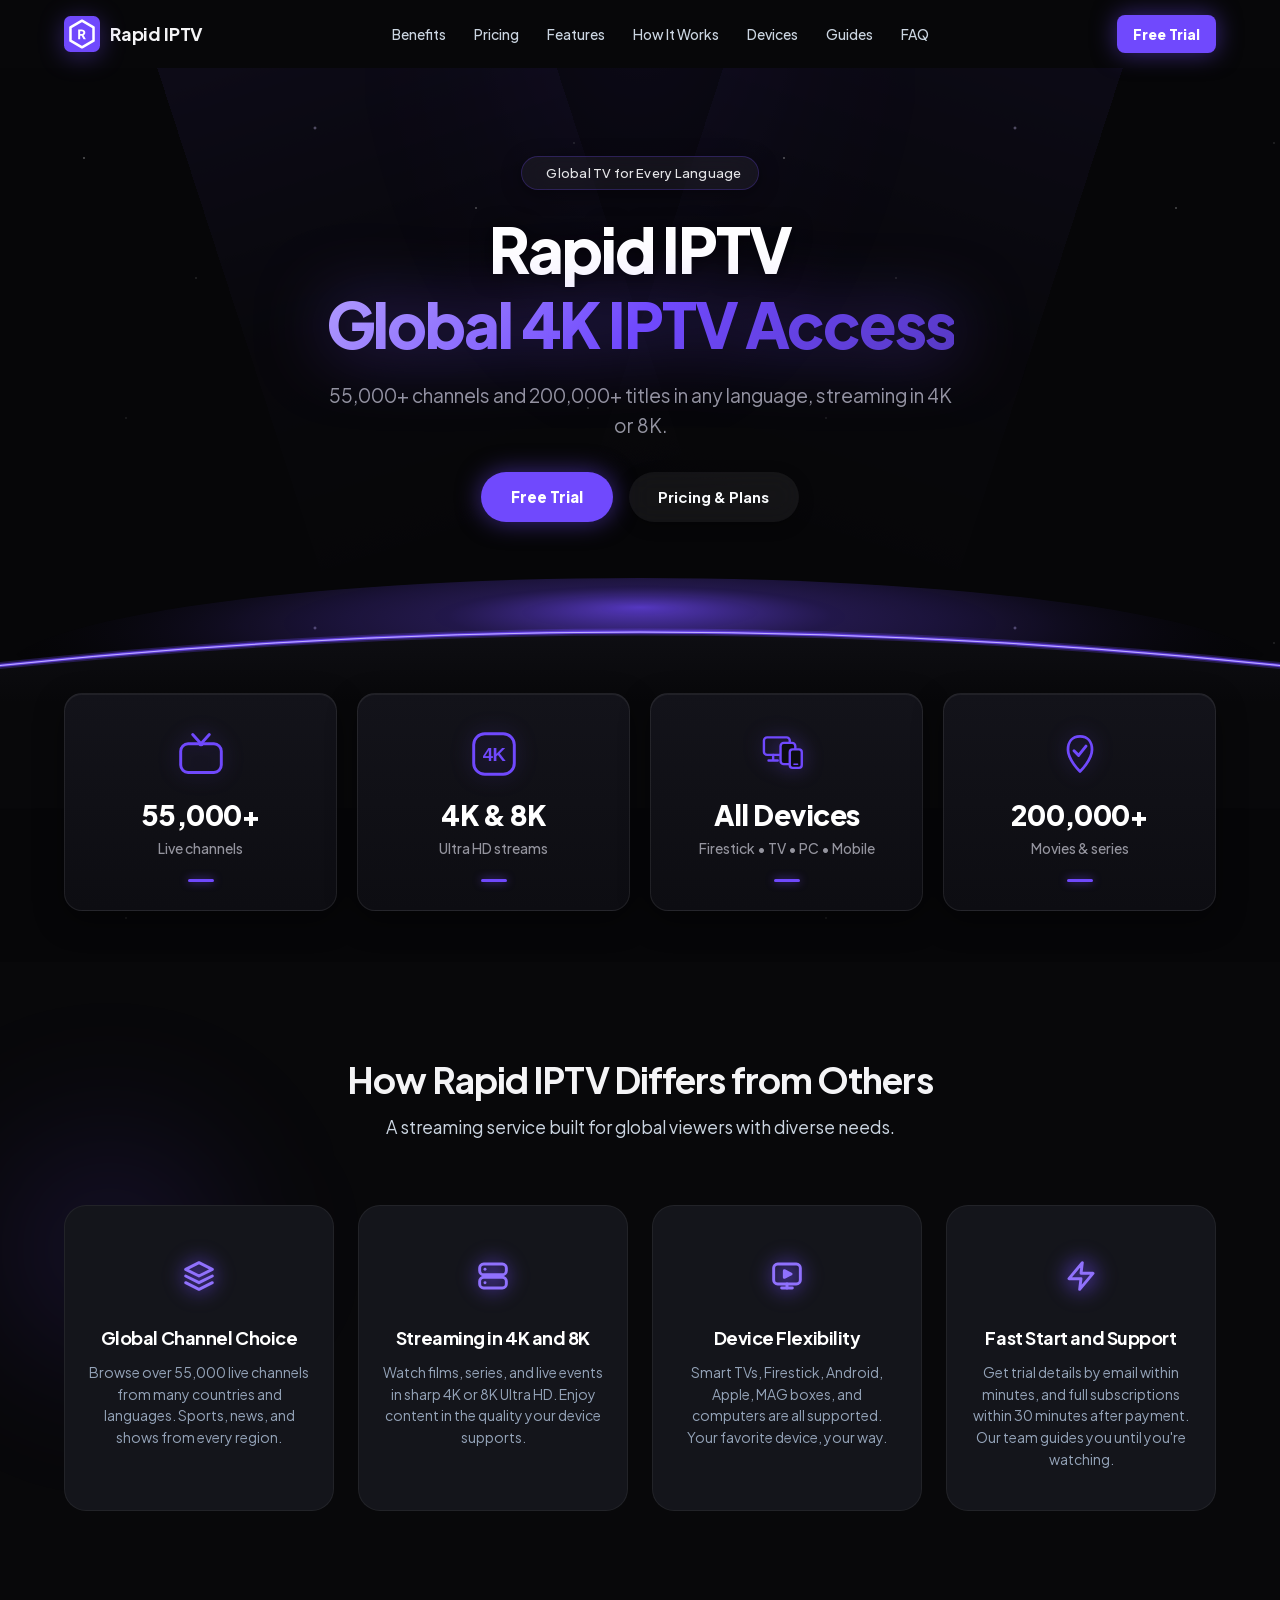
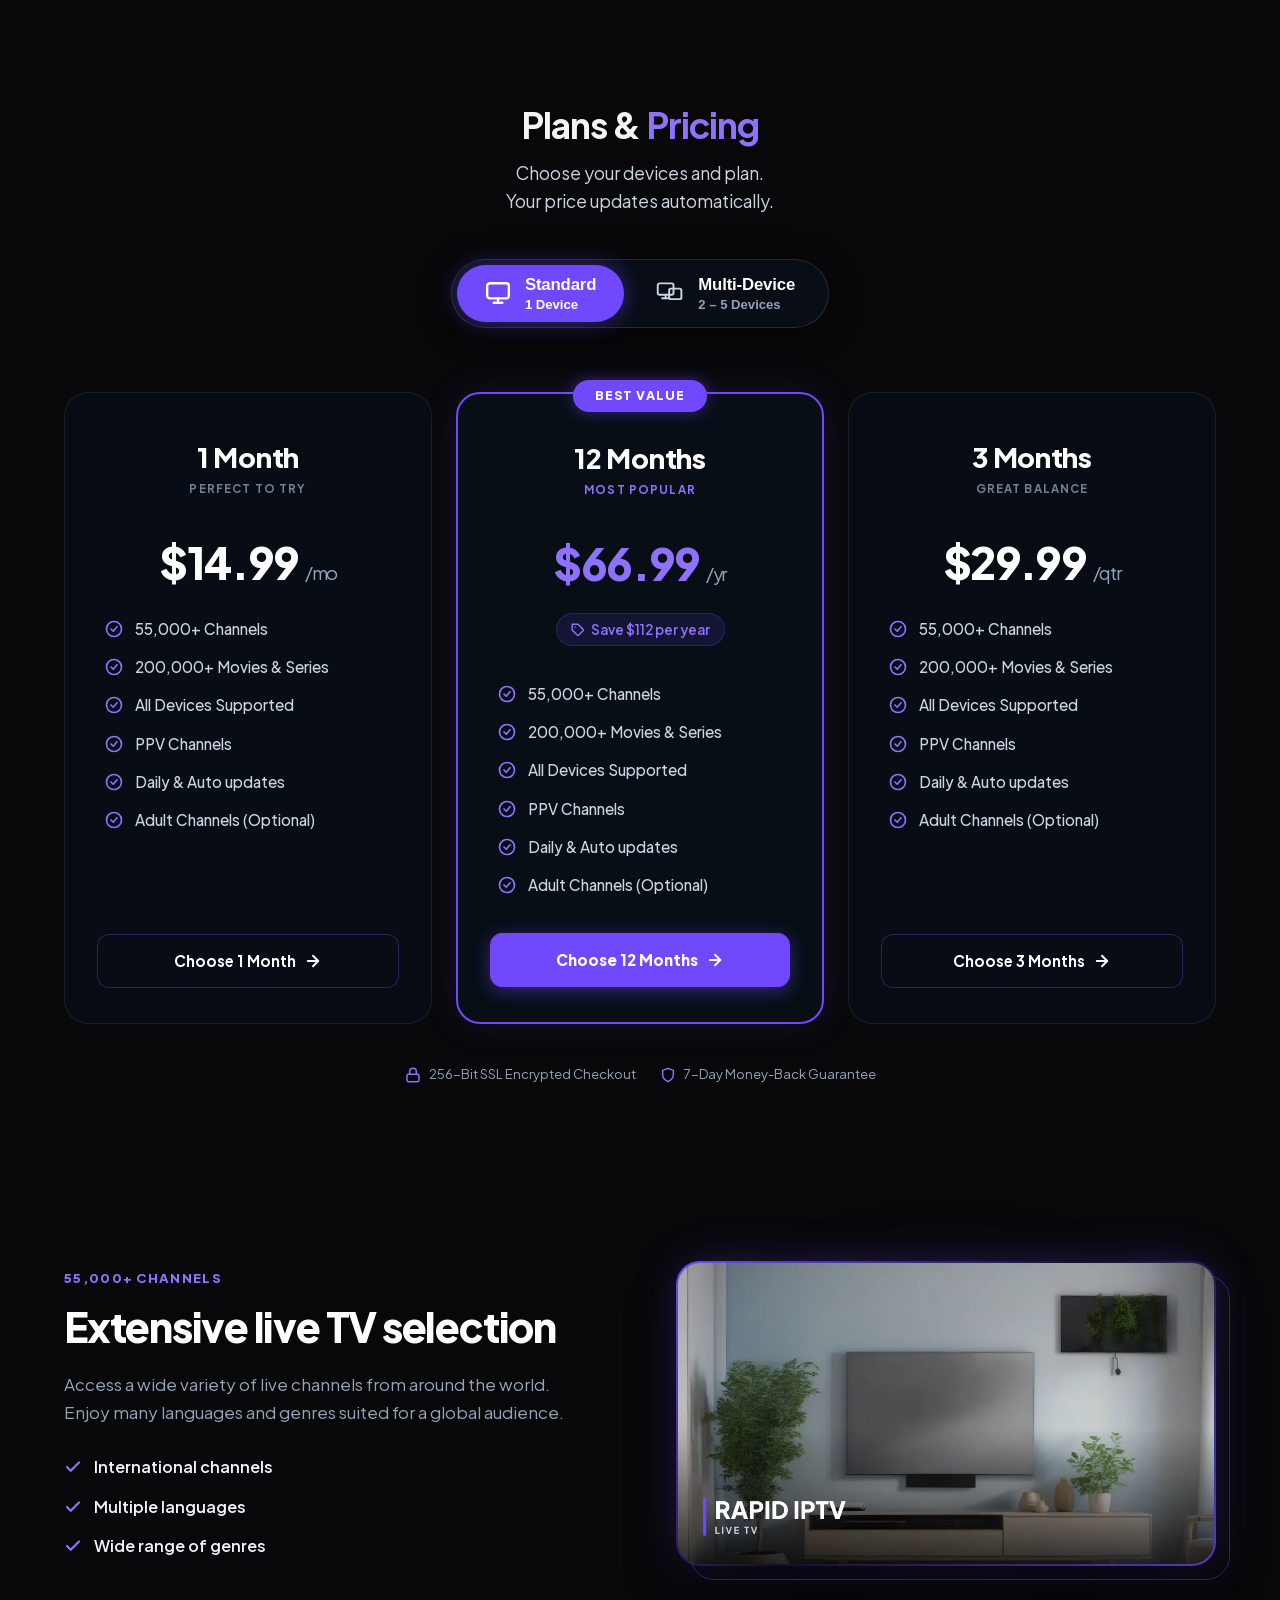
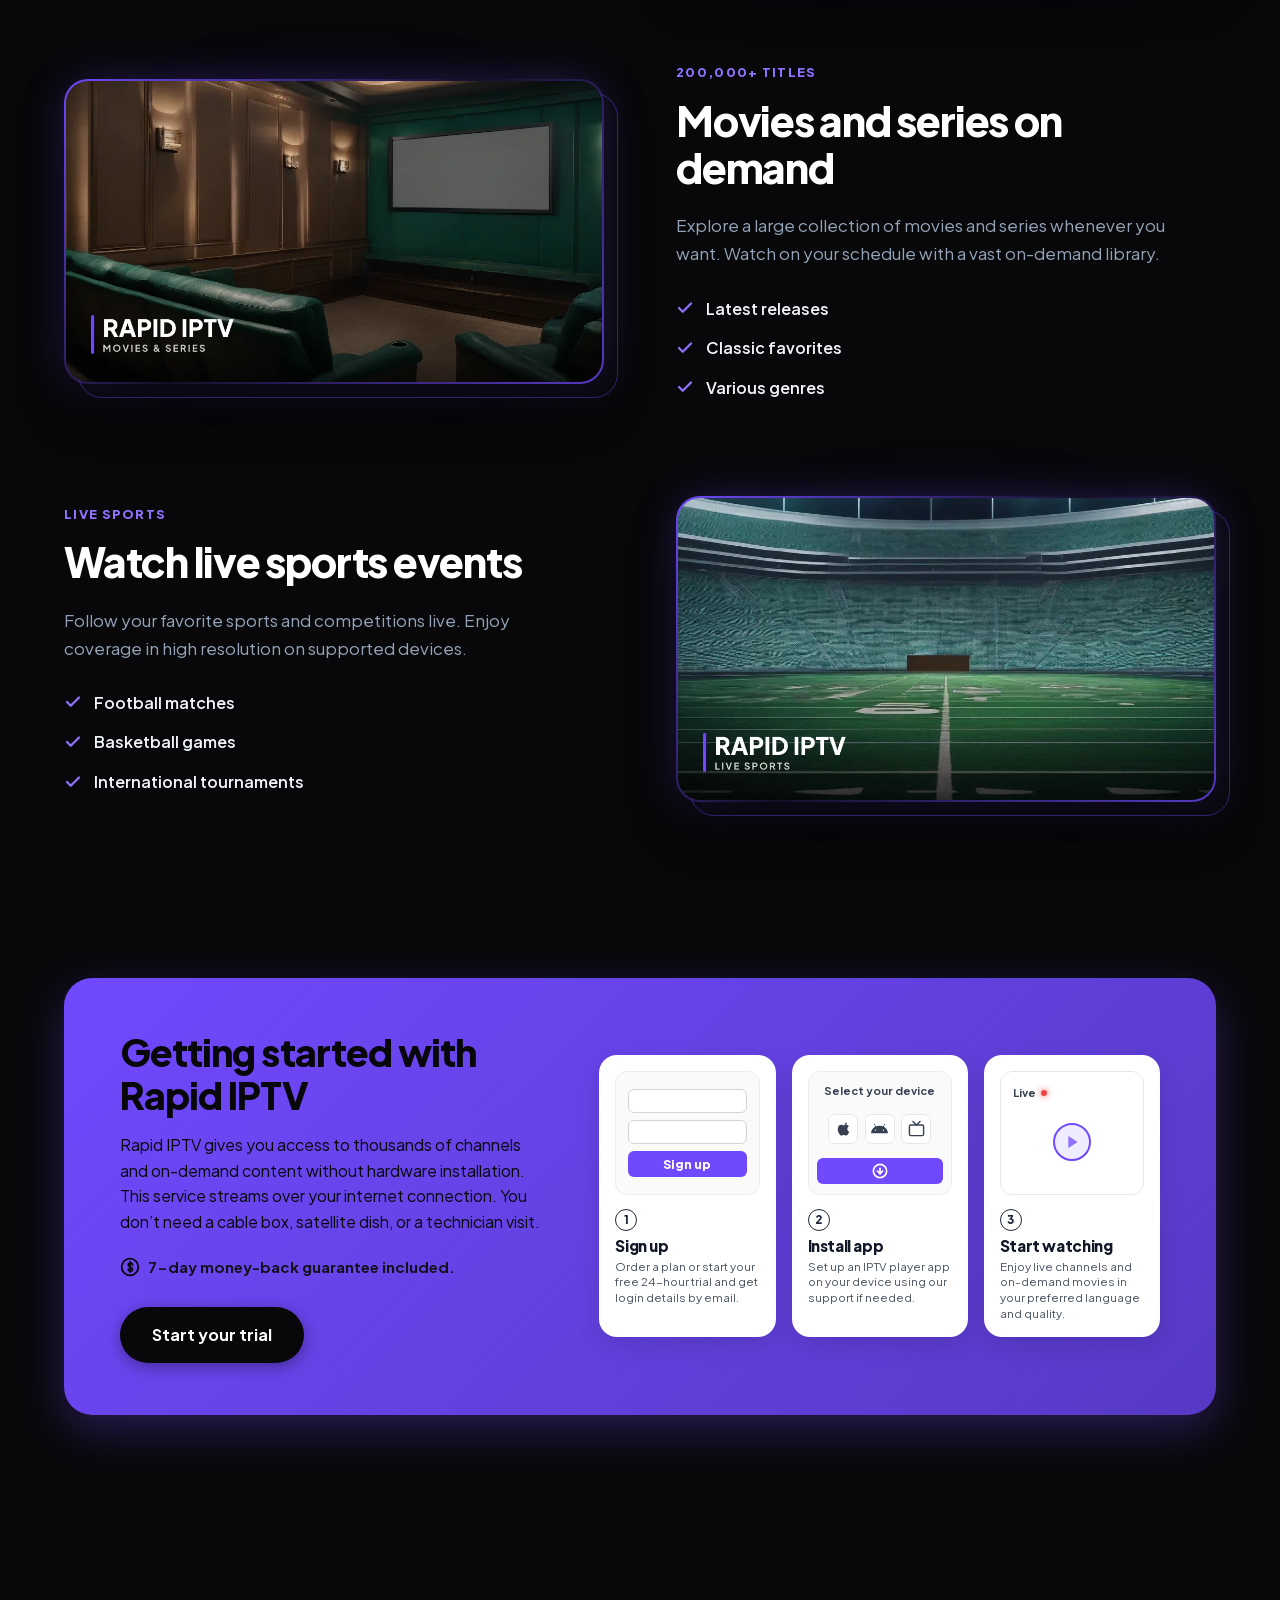
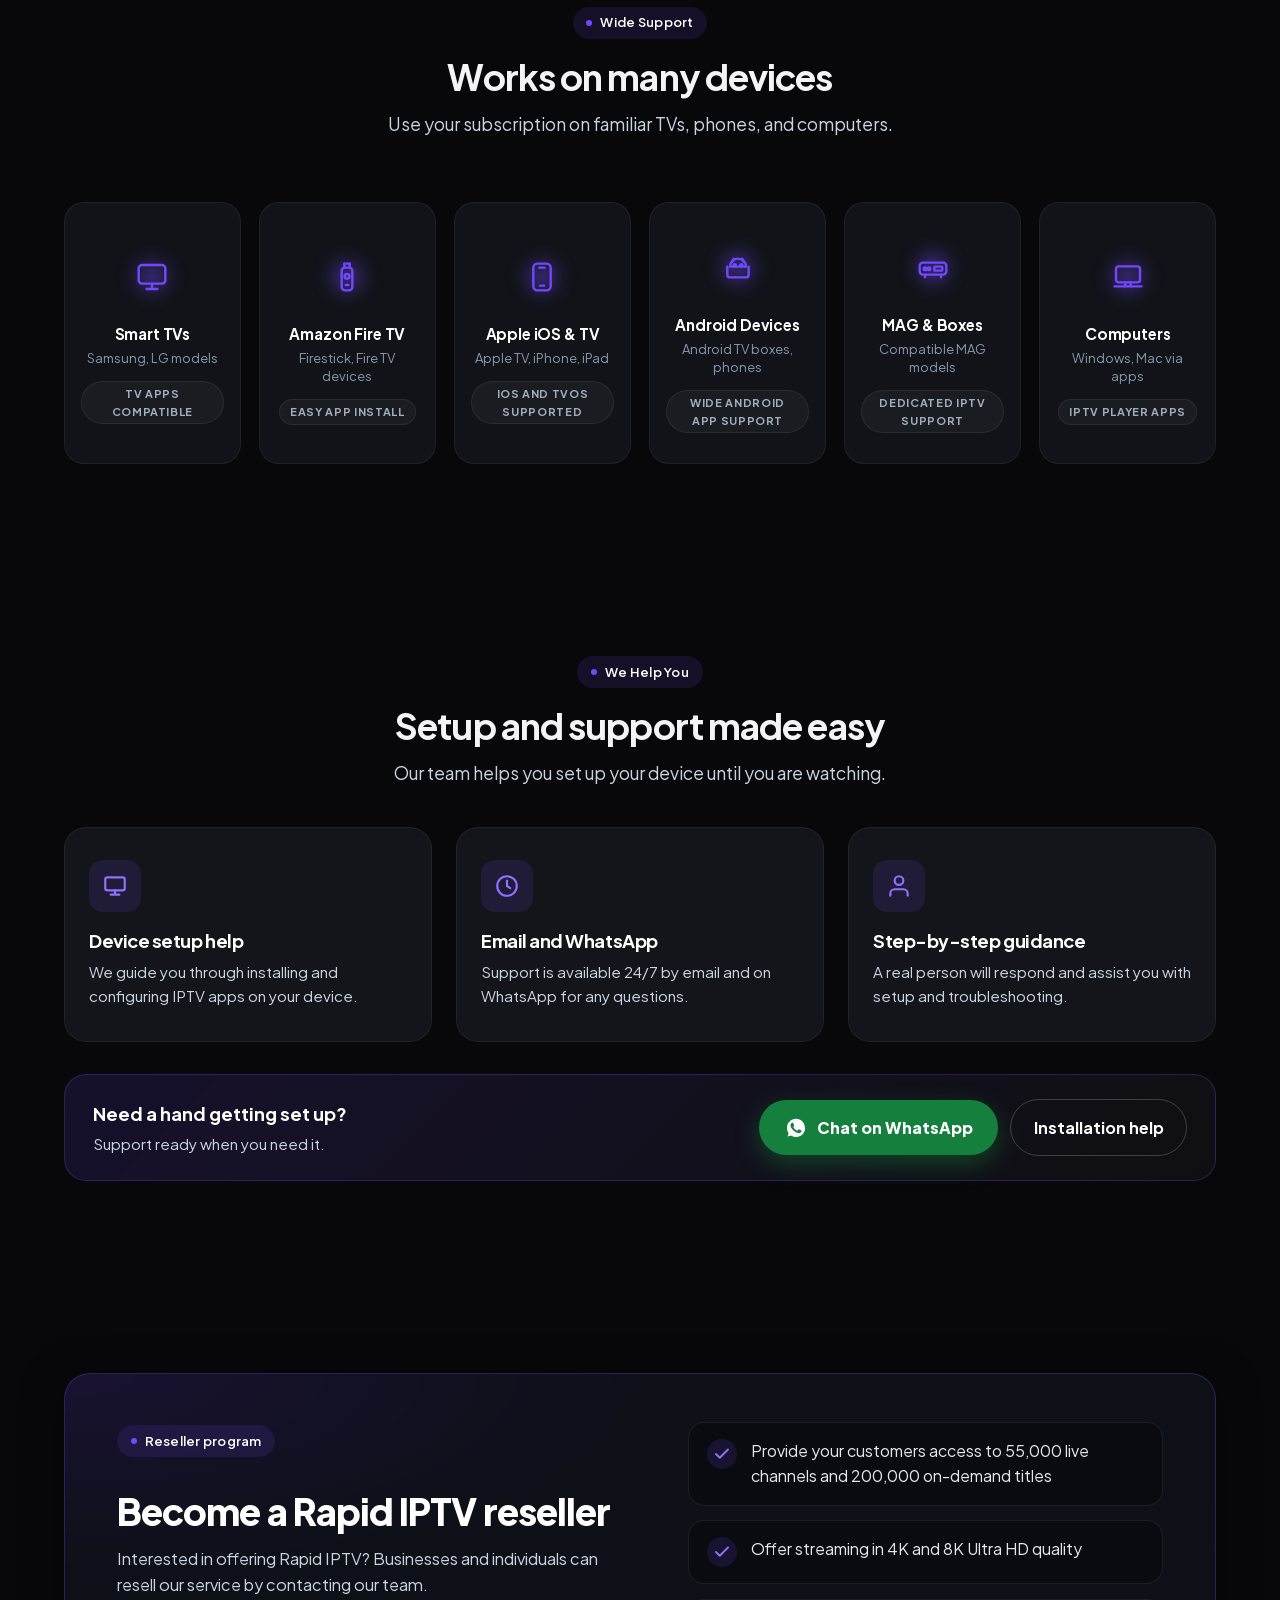
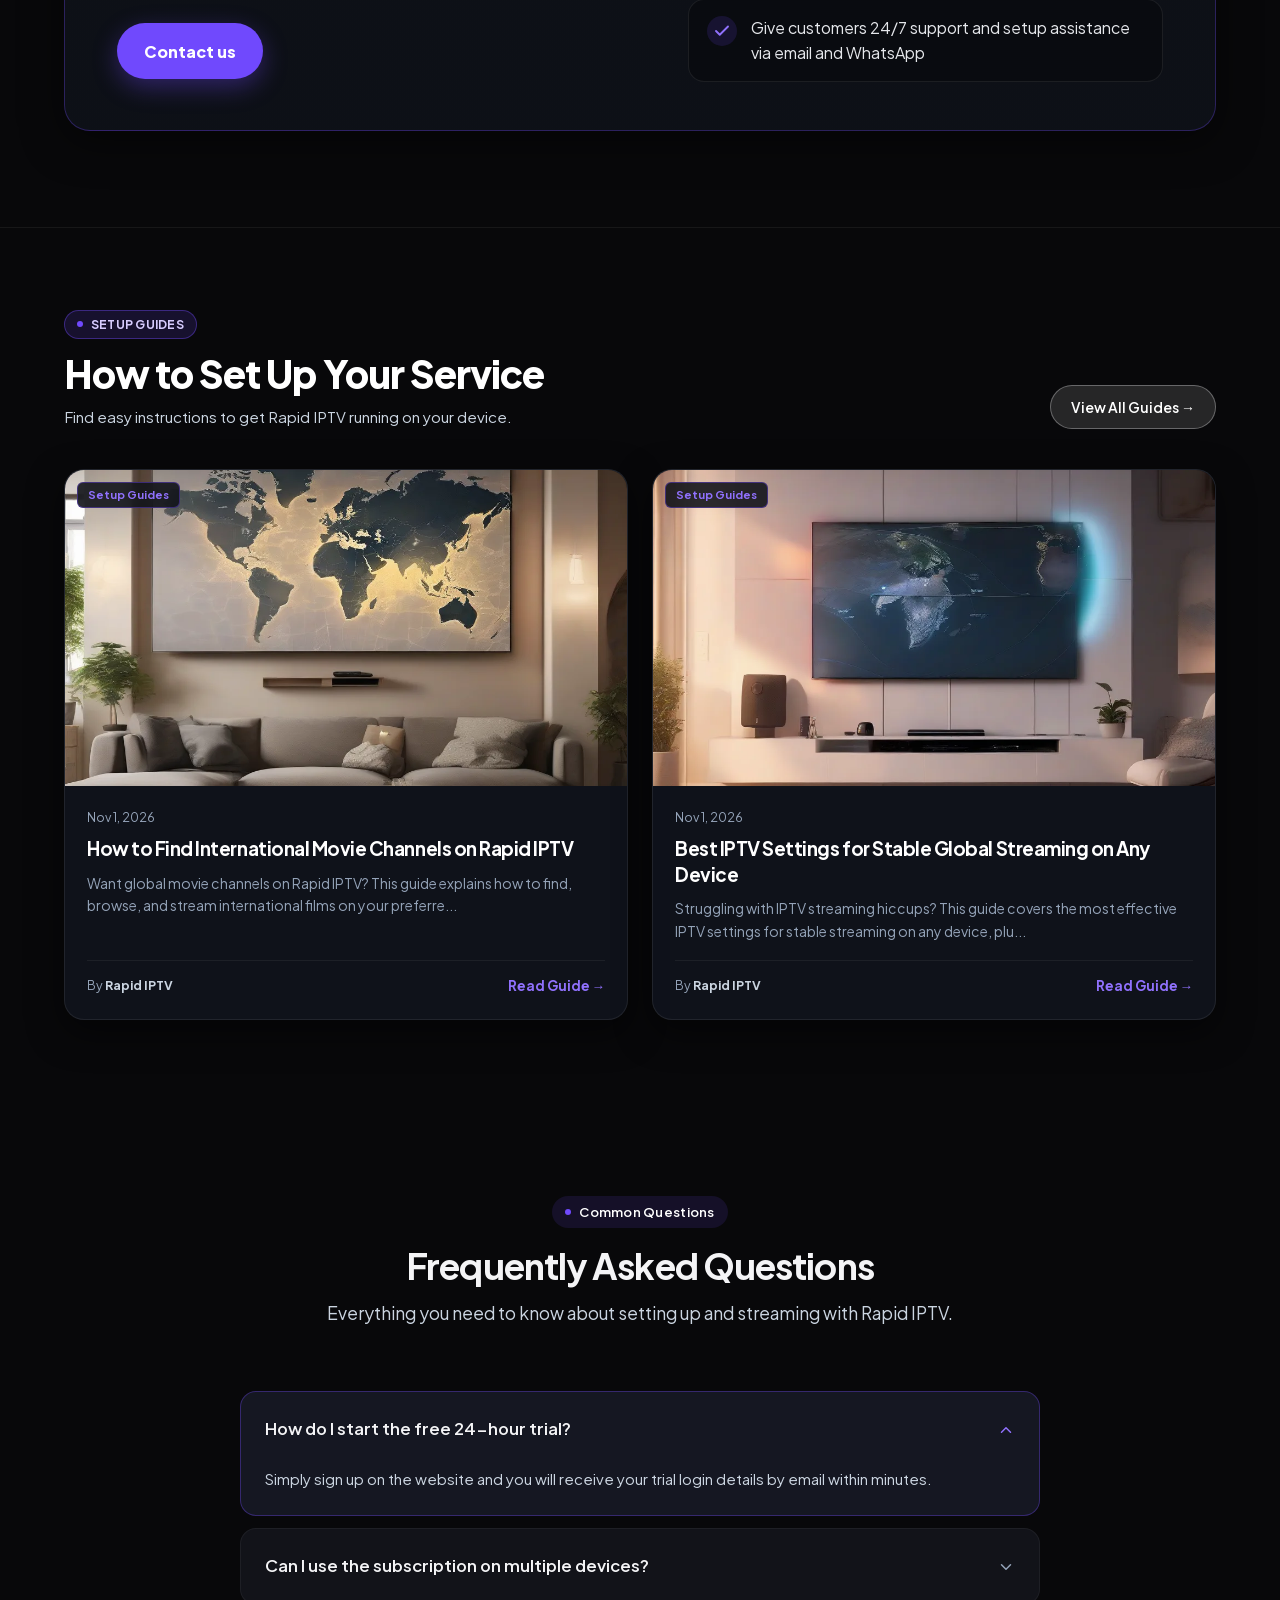
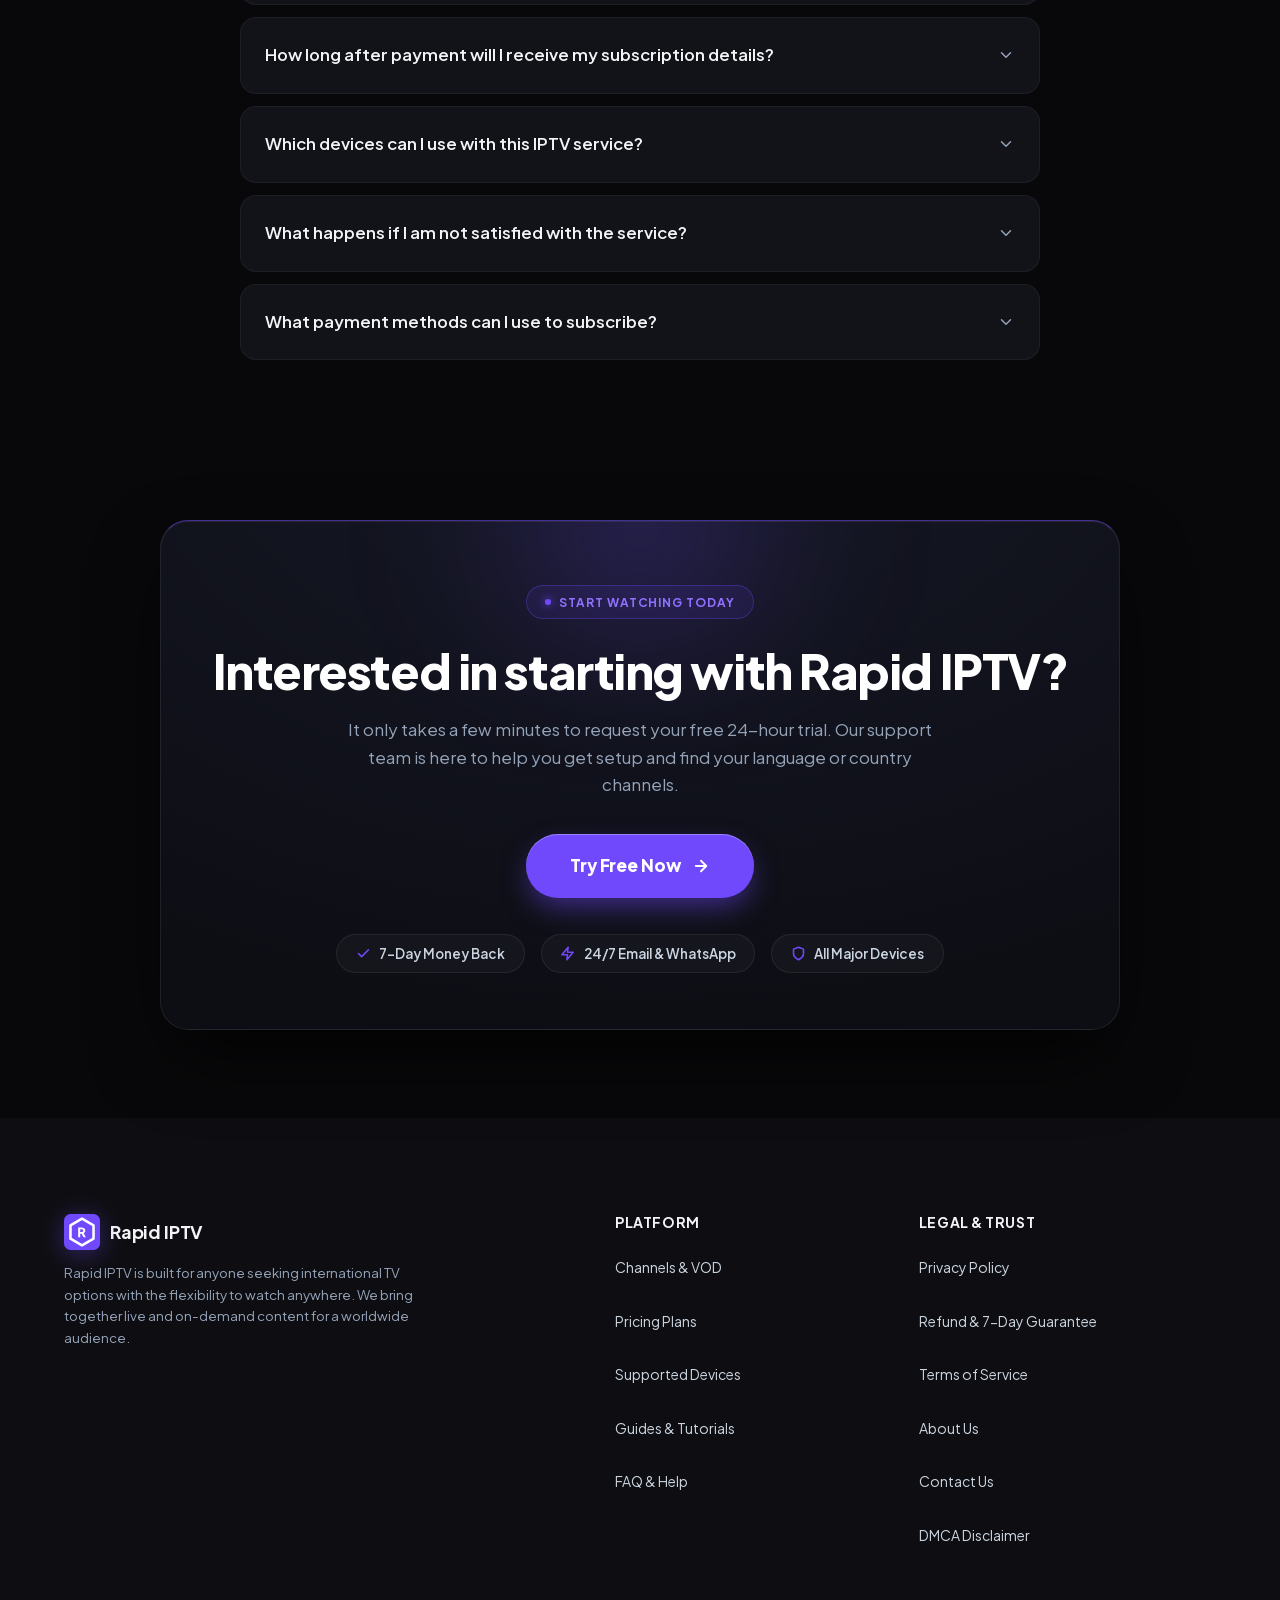
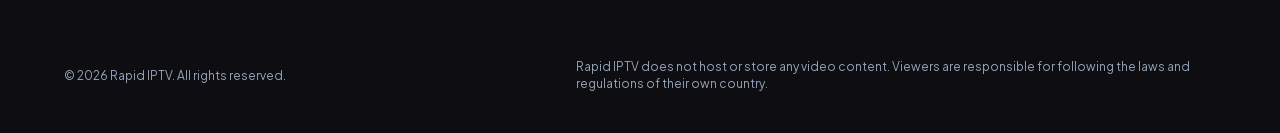
==== commit 0220e996: "Deploy IPTV site via TVKIX Site Manager [2026-11-01T15:18:58.708Z]" ====
--- a/index.html
+++ b/index.html
@@ -1264,12 +1264,12 @@
       <a href="#" class="brand-logo">
         <span class="logo-icon" aria-hidden="true"><svg xmlns="http://www.w3.org/2000/svg" viewBox="0 0 100 100" width="100%" height="100%">
   <defs>
-    <linearGradient id="iconGrad_iiziz2" x1="0%" y1="0%" x2="100%" y2="100%">
+    <linearGradient id="iconGrad_b2zfdl" x1="0%" y1="0%" x2="100%" y2="100%">
       <stop offset="0%" stop-color="#7049fd"/>
       <stop offset="100%" stop-color="#7049fd"/>
     </linearGradient>
   </defs>
-  <rect width="100" height="100" rx="18" fill="url(#iconGrad_iiziz2)"/>
+  <rect width="100" height="100" rx="18" fill="url(#iconGrad_b2zfdl)"/>
   <path d="M 50 13 L 82 31.5 L 82 68.5 L 50 87 L 18 68.5 L 18 31.5 Z" fill="none" stroke="#ffffff" stroke-width="7" stroke-linejoin="round"/>
   <g class="icon-letter" data-letter="R" fill="#ffffff" transform="translate(37.004 64.41) scale(0.03600 -0.03600)"><path transform="translate(0 0)" d="M66 0V745H351Q428 745 487.5 718Q547 691 581 638Q615 585 615 507Q615 431 580 377.5Q545 324 486 297L656 0H482L298 329L398 270H221V0ZM221 405H352Q385 405 409 418Q433 431 446.5 454Q460 477 460 507Q460 538 446.5 561Q433 584 409 597Q385 610 352 610H221Z"/></g>
 </svg></span>
@@ -2245,6 +2245,25 @@
                     <div style="display: grid; grid-template-columns: repeat(auto-fit, minmax(300px, 1fr)); gap: 24px;">
                       
                     <article style="background: rgba(18, 22, 32, 0.75); border: 1px solid rgba(255, 255, 255, 0.08); border-radius: 20px; overflow: hidden; display: flex; flex-direction: column; transition: transform 0.2s ease, border-color 0.2s ease; box-shadow: 0 12px 35px rgba(0,0,0,0.5);">
+                      <a href="find-international-movie-channels-rapid-iptv.html" style="position: relative; display: block; overflow: hidden; aspect-ratio: 16/9; background: #0a0c10;">
+                        <img src="/images/posts/find-international-movie-channels-rapid-iptv-1793546327862.webp" alt="How to Find International Movie Channels on Rapid IPTV" width="1024" height="576" style="width: 100%; height: 100%; object-fit: cover;" loading="lazy">
+                        <span style="position: absolute; top: 12px; left: 12px; background: rgba(15, 18, 25, 0.88); backdrop-filter: blur(8px); border: 1px solid #7049fd66; color: var(--accent-ink, #7049fd); padding: 3px 10px; border-radius: 6px; font-size: 0.7rem; font-weight: 700;">Setup Guides</span>
+                      </a>
+                      <div style="padding: 22px; display: flex; flex-direction: column; flex-grow: 1;">
+                        <div style="font-size: 0.78rem; color: #94a3b8; margin-bottom: 8px;">Nov 1, 2026</div>
+                        <h3 style="font-size: 1.18rem; font-weight: 700; line-height: 1.35; margin-bottom: 10px;">
+                          <a href="find-international-movie-channels-rapid-iptv.html" style="color: #fff; text-decoration: none;">How to Find International Movie Channels on Rapid IPTV</a>
+                        </h3>
+                        <p style="color: #94a3b8; font-size: 0.88rem; line-height: 1.6; margin-bottom: 18px; flex-grow: 1;">
+                          Want global movie channels on Rapid IPTV? This guide explains how to find, browse, and stream international films on your preferre...
+                        </p>
+                        <div style="border-top: 1px solid rgba(255,255,255,0.06); padding-top: 14px; margin-top: auto; display: flex; justify-content: space-between; align-items: center;">
+                          <span style="font-size: 0.78rem; color: #94a3b8;">By <strong style="color: #cbd5e1;">Rapid IPTV</strong></span>
+                          <a href="find-international-movie-channels-rapid-iptv.html" style="color: var(--accent-ink, #7049fd); font-weight: 700; font-size: 0.84rem; text-decoration: none;">Read Guide &rarr;</a>
+                        </div>
+                      </div>
+                    </article>
+                    <article style="background: rgba(18, 22, 32, 0.75); border: 1px solid rgba(255, 255, 255, 0.08); border-radius: 20px; overflow: hidden; display: flex; flex-direction: column; transition: transform 0.2s ease, border-color 0.2s ease; box-shadow: 0 12px 35px rgba(0,0,0,0.5);">
                       <a href="iptv-settings-for-stable-global-streaming.html" style="position: relative; display: block; overflow: hidden; aspect-ratio: 16/9; background: #0a0c10;">
                         <img src="/images/posts/iptv-settings-for-stable-global-streaming-1793543262549.webp" alt="Best IPTV Settings for Stable Global Streaming on Any Device" width="1024" height="576" style="width: 100%; height: 100%; object-fit: cover;" loading="lazy">
                         <span style="position: absolute; top: 12px; left: 12px; background: rgba(15, 18, 25, 0.88); backdrop-filter: blur(8px); border: 1px solid #7049fd66; color: var(--accent-ink, #7049fd); padding: 3px 10px; border-radius: 6px; font-size: 0.7rem; font-weight: 700;">Setup Guides</span>
@@ -2388,12 +2407,12 @@
           <a href="#" class="brand-logo">
             <span class="logo-icon" aria-hidden="true"><svg xmlns="http://www.w3.org/2000/svg" viewBox="0 0 100 100" width="100%" height="100%">
   <defs>
-    <linearGradient id="iconGrad_iiziz2" x1="0%" y1="0%" x2="100%" y2="100%">
+    <linearGradient id="iconGrad_b2zfdl" x1="0%" y1="0%" x2="100%" y2="100%">
       <stop offset="0%" stop-color="#7049fd"/>
       <stop offset="100%" stop-color="#7049fd"/>
     </linearGradient>
   </defs>
-  <rect width="100" height="100" rx="18" fill="url(#iconGrad_iiziz2)"/>
+  <rect width="100" height="100" rx="18" fill="url(#iconGrad_b2zfdl)"/>
   <path d="M 50 13 L 82 31.5 L 82 68.5 L 50 87 L 18 68.5 L 18 31.5 Z" fill="none" stroke="#ffffff" stroke-width="7" stroke-linejoin="round"/>
   <g class="icon-letter" data-letter="R" fill="#ffffff" transform="translate(37.004 64.41) scale(0.03600 -0.03600)"><path transform="translate(0 0)" d="M66 0V745H351Q428 745 487.5 718Q547 691 581 638Q615 585 615 507Q615 431 580 377.5Q545 324 486 297L656 0H482L298 329L398 270H221V0ZM221 405H352Q385 405 409 418Q433 431 446.5 454Q460 477 460 507Q460 538 446.5 561Q433 584 409 597Q385 610 352 610H221Z"/></g>
 </svg></span>
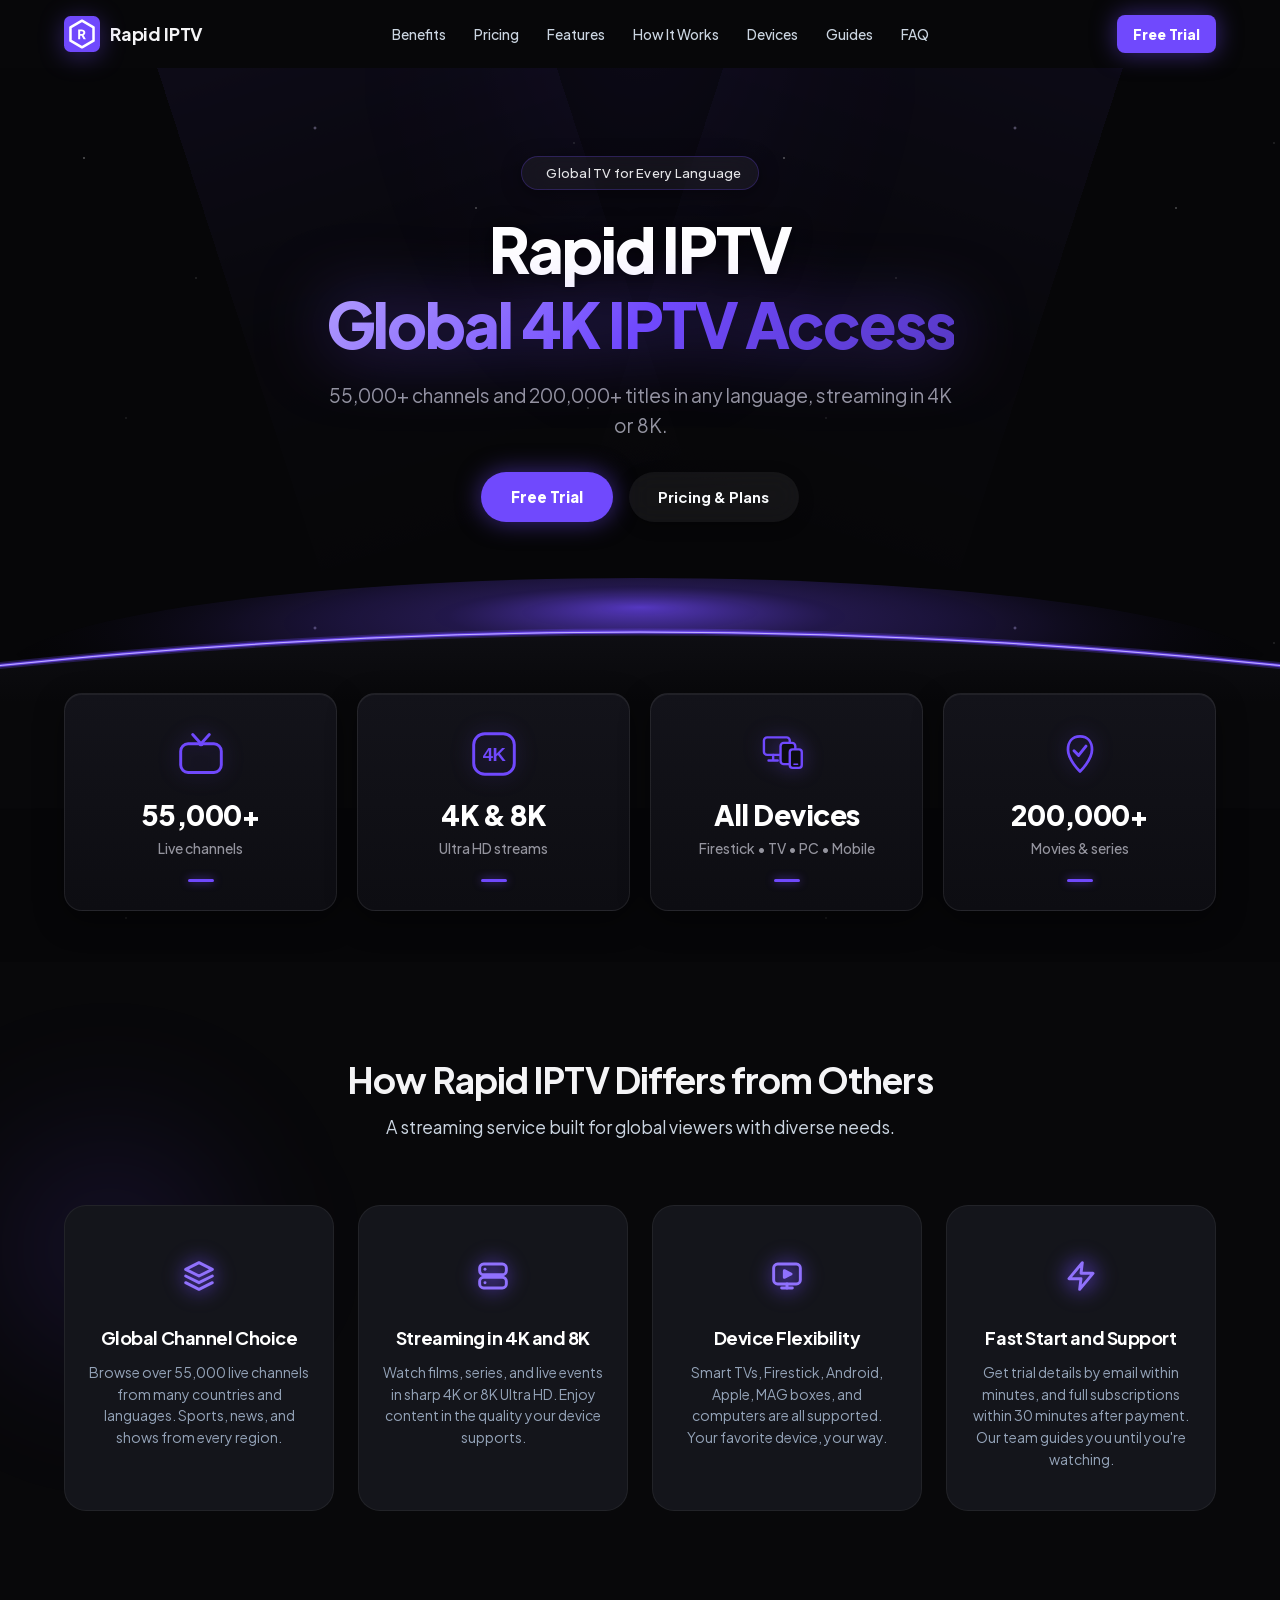
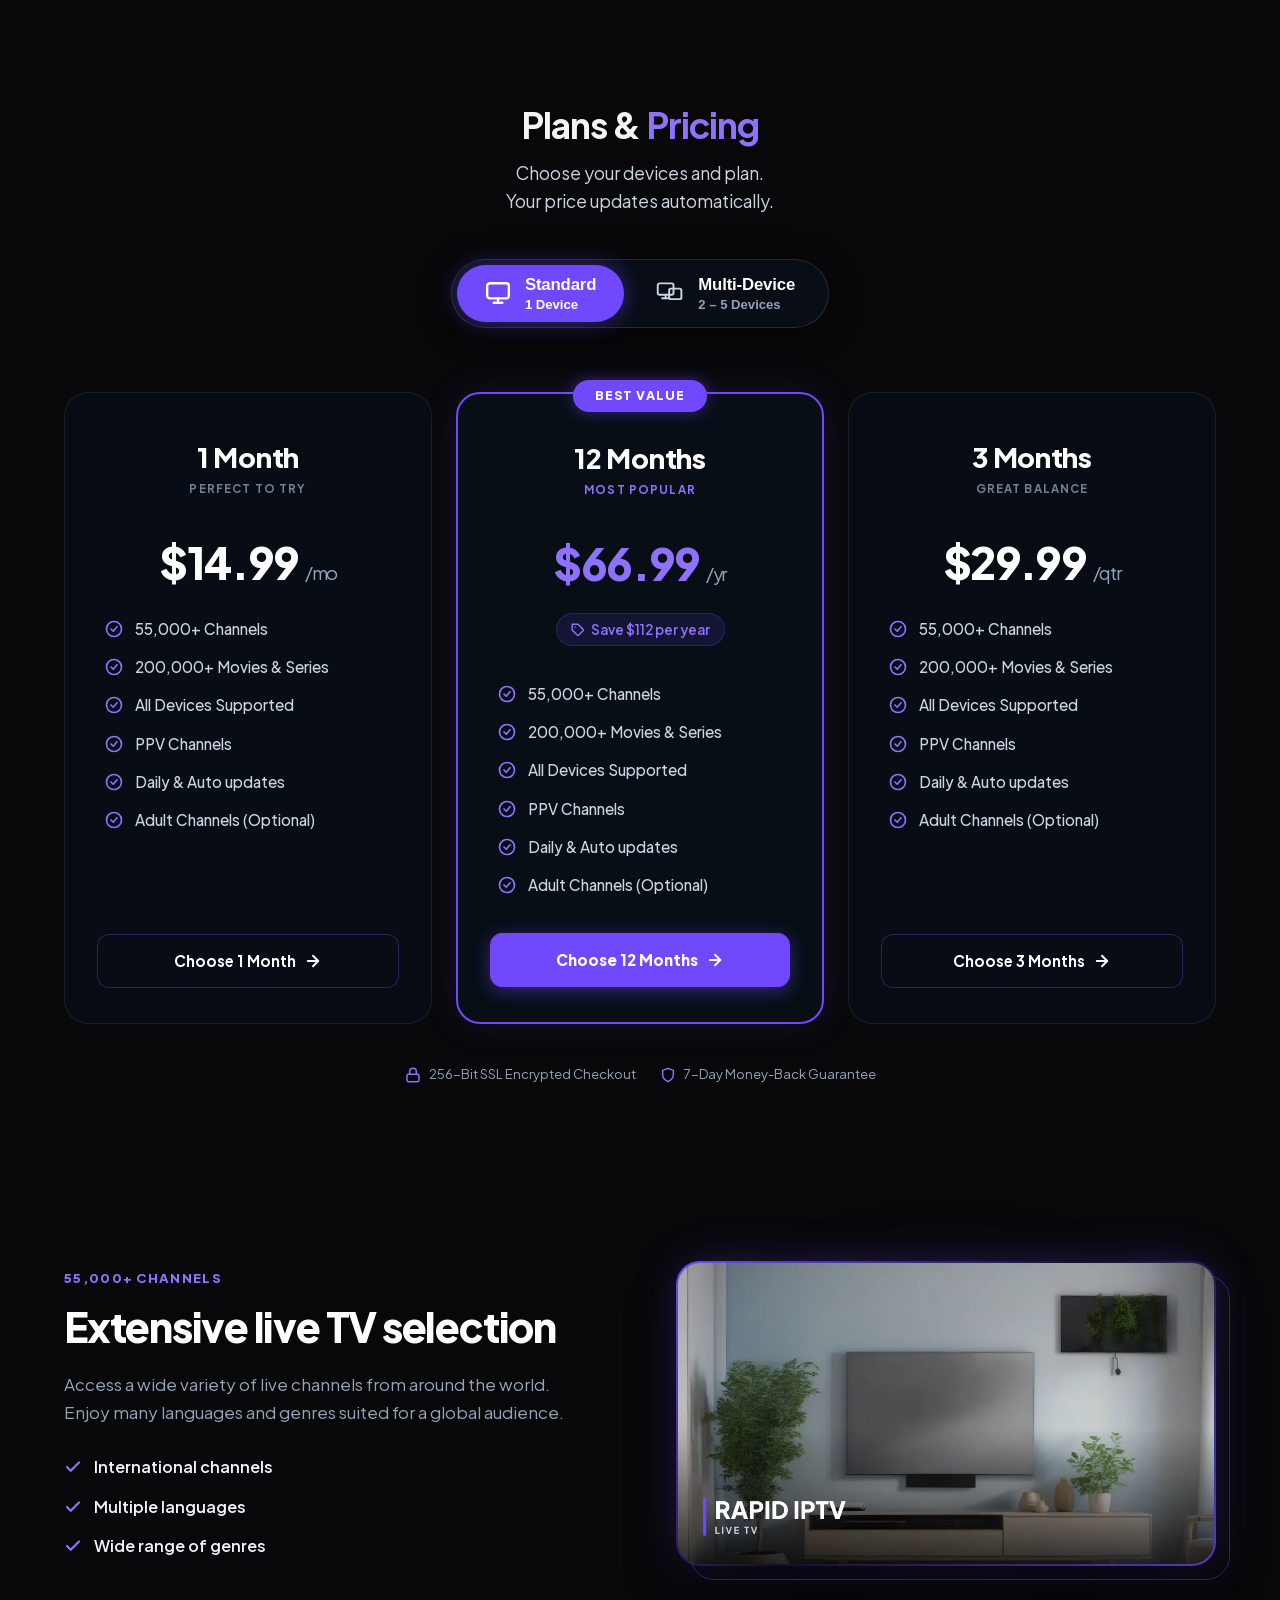
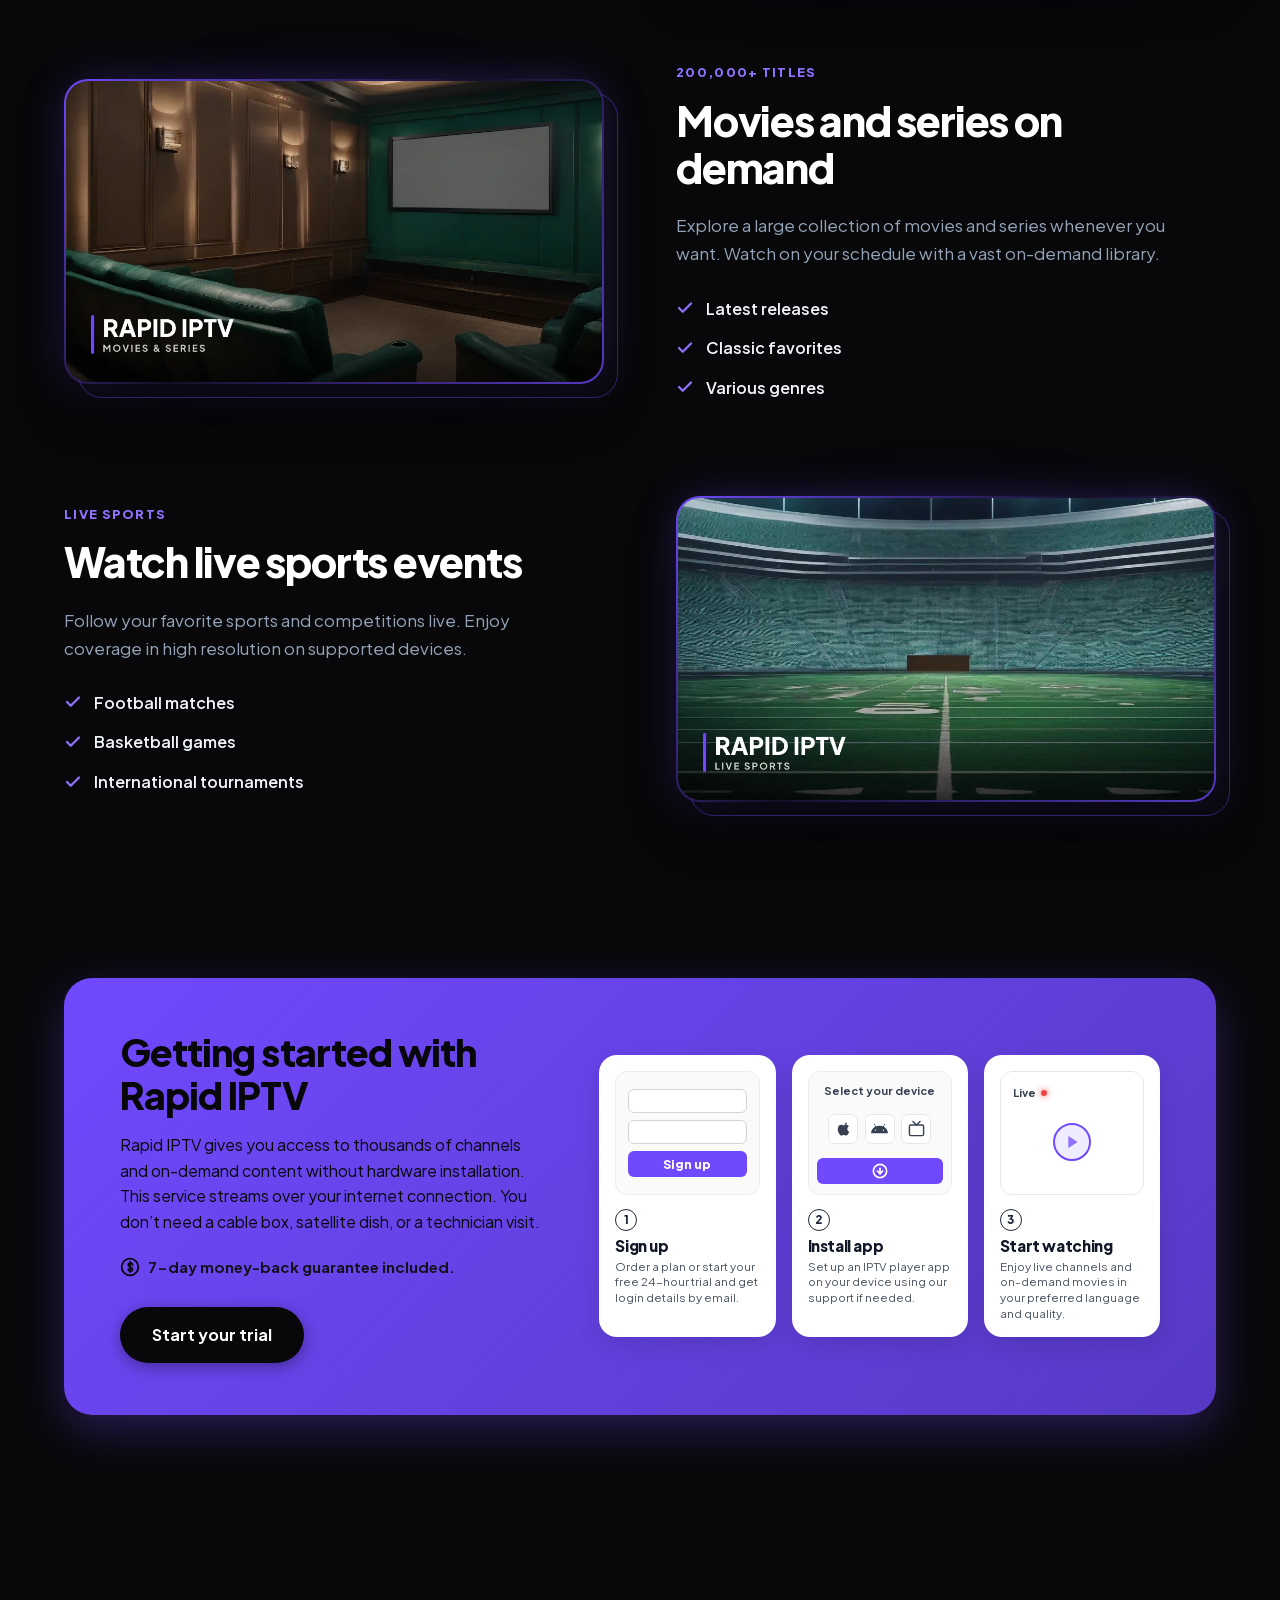
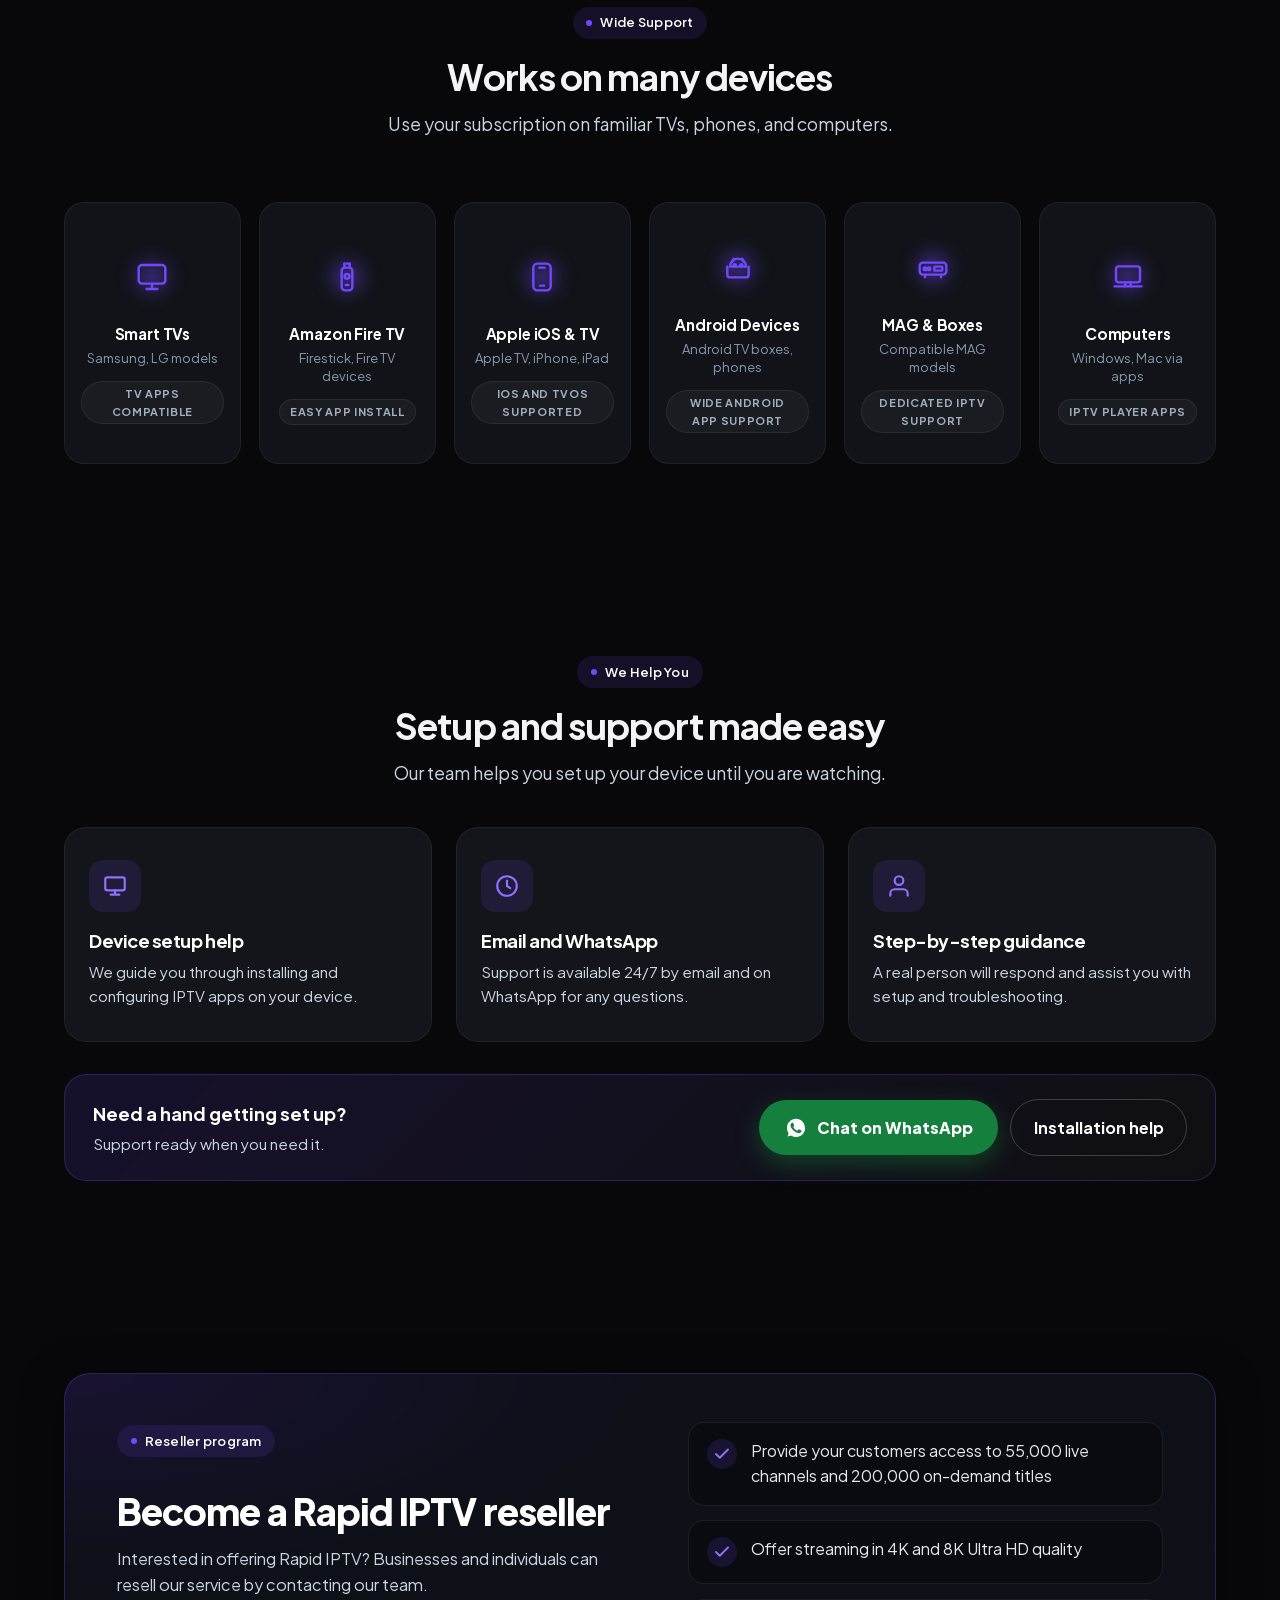
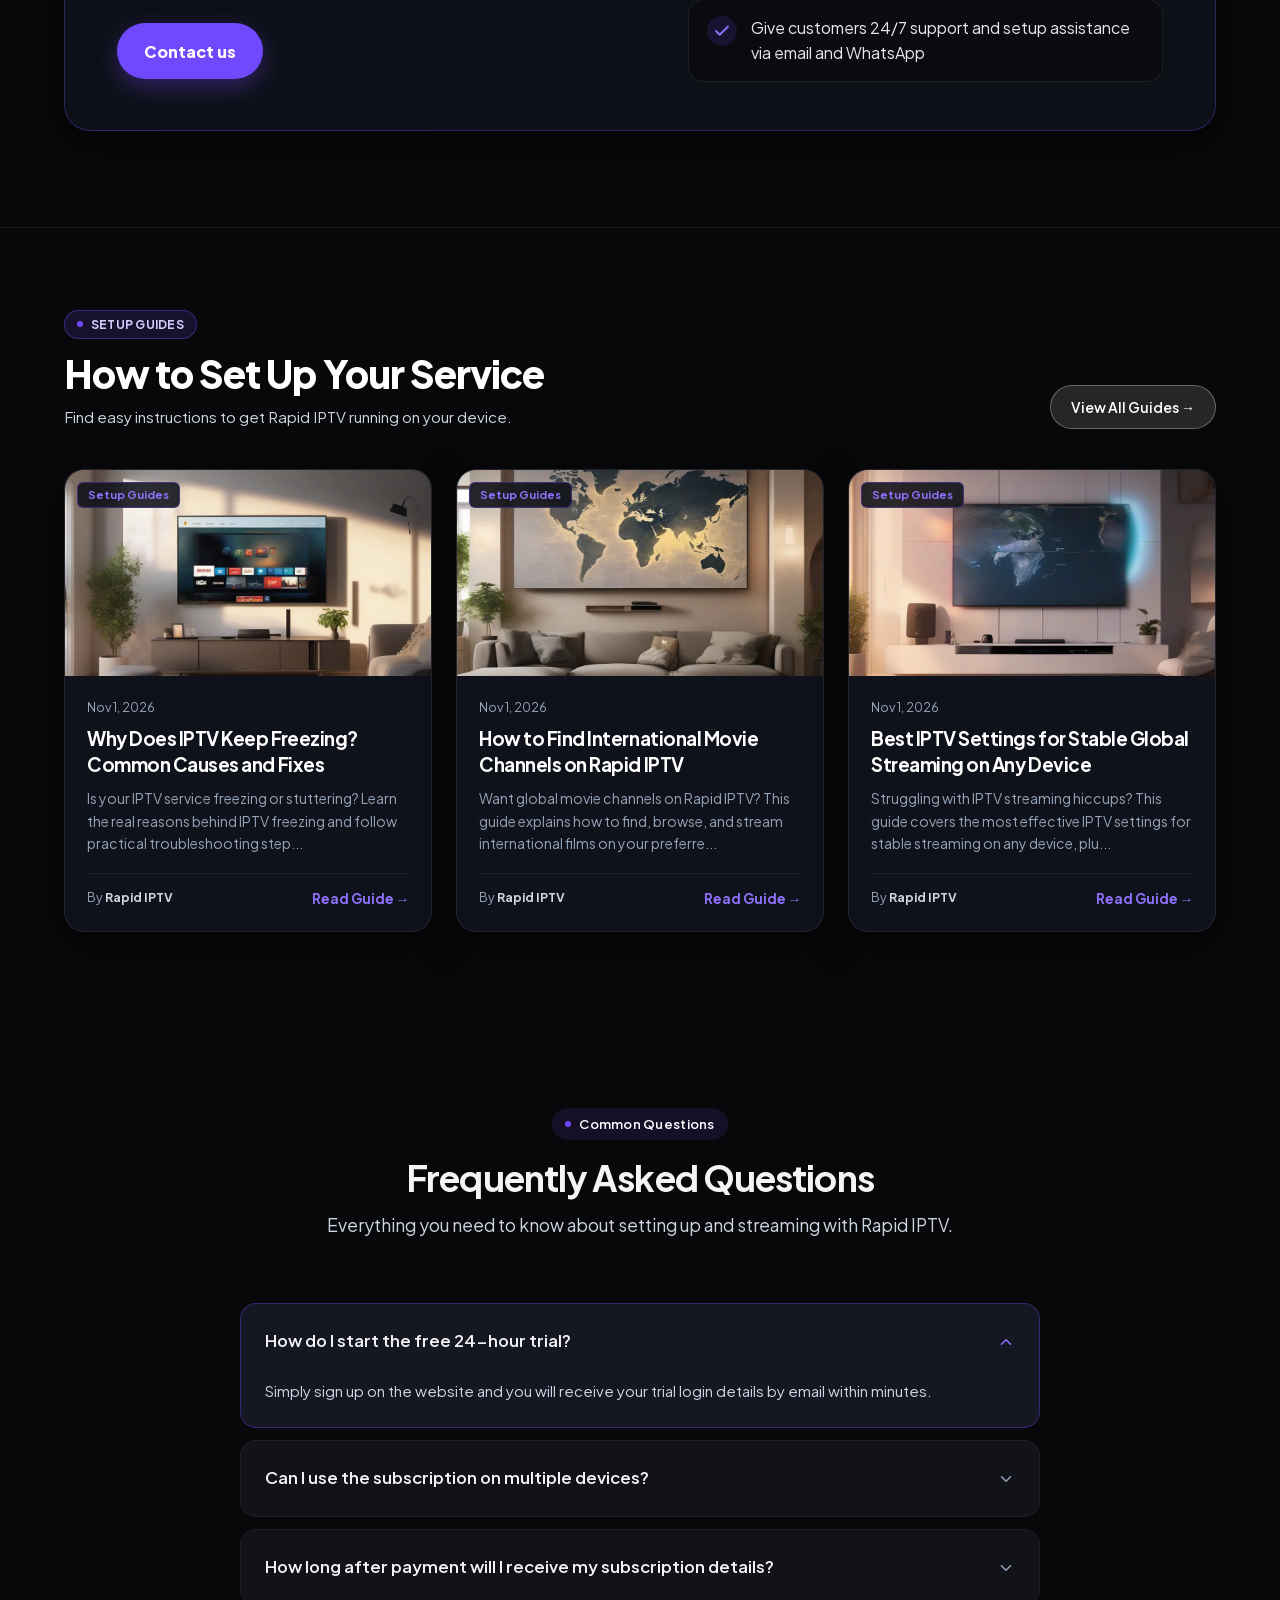
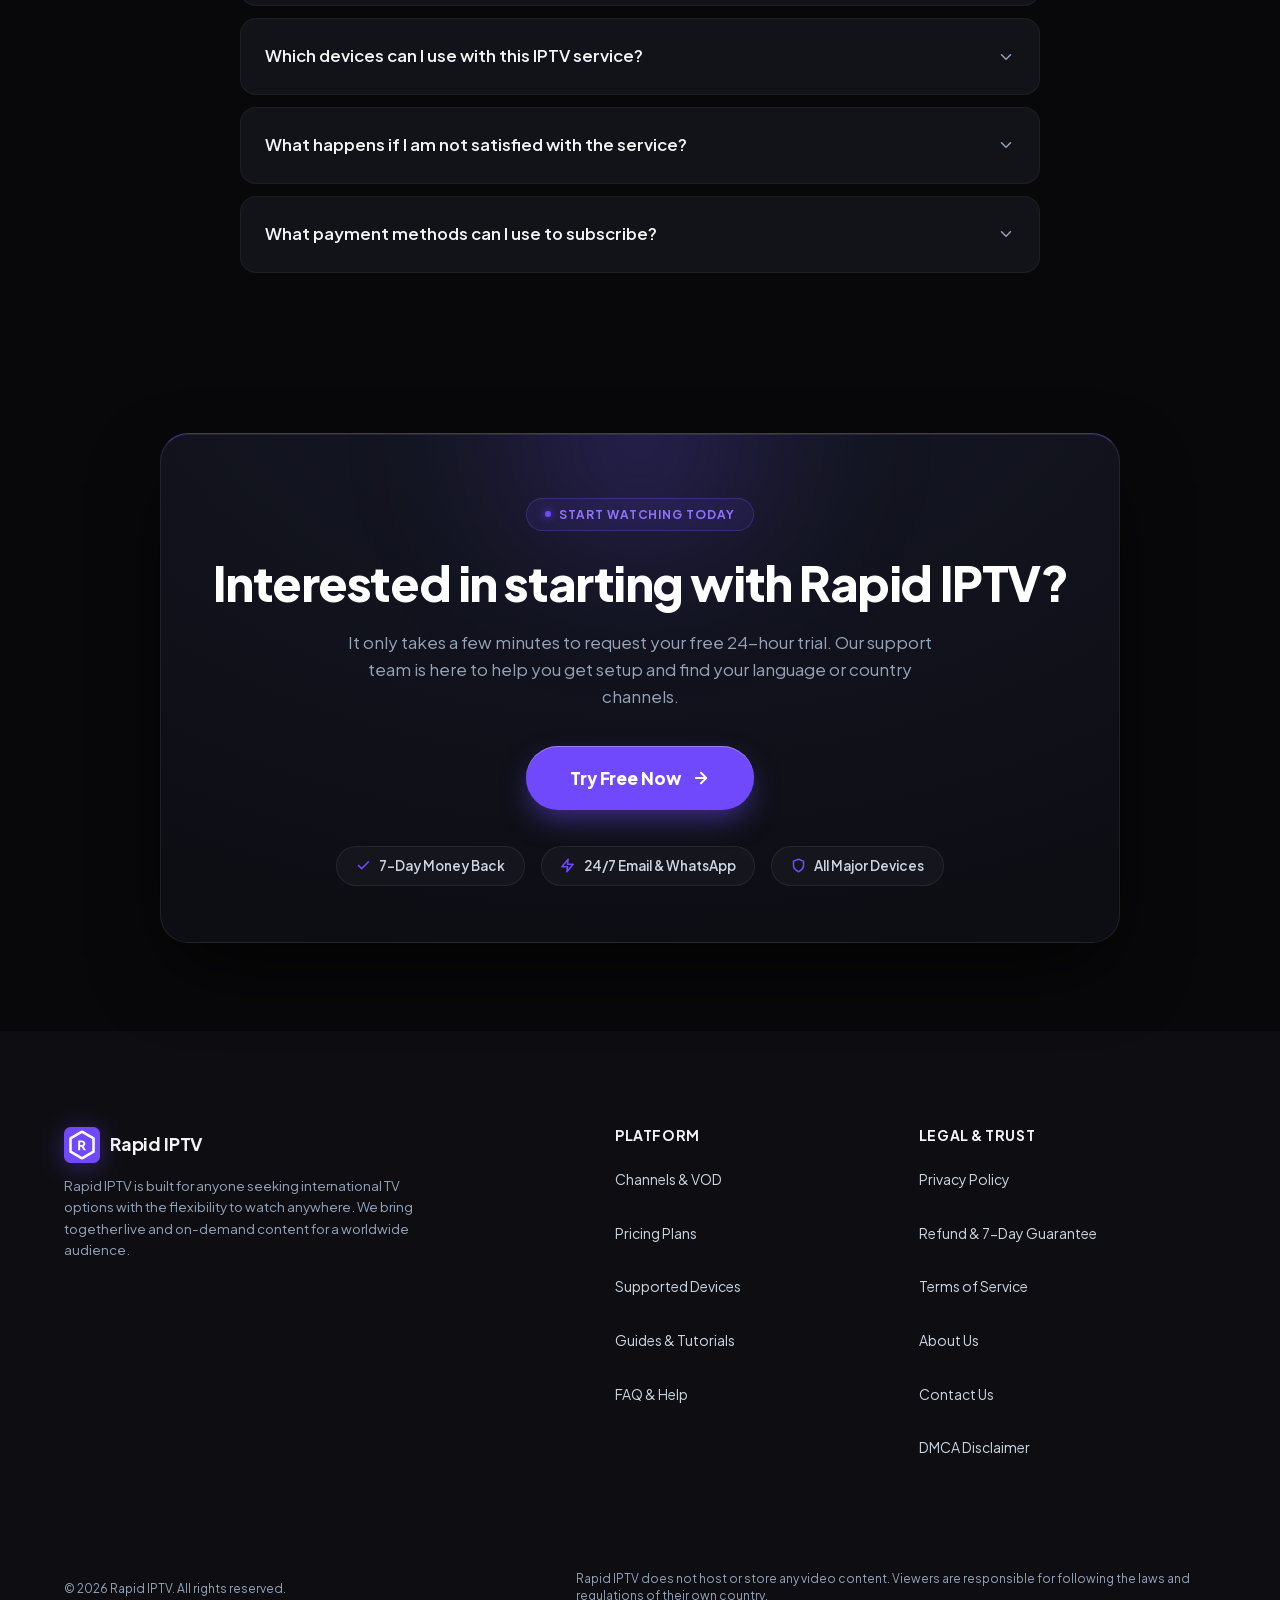
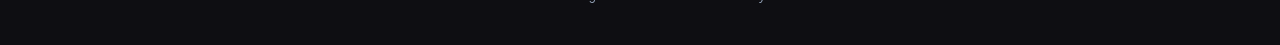
==== commit a6ba8a41: "Deploy IPTV site via TVKIX Site Manager [2026-11-01T22:22:00.145Z]" ====
--- a/index.html
+++ b/index.html
@@ -1264,12 +1264,12 @@
       <a href="#" class="brand-logo">
         <span class="logo-icon" aria-hidden="true"><svg xmlns="http://www.w3.org/2000/svg" viewBox="0 0 100 100" width="100%" height="100%">
   <defs>
-    <linearGradient id="iconGrad_b2zfdl" x1="0%" y1="0%" x2="100%" y2="100%">
+    <linearGradient id="iconGrad_evl398" x1="0%" y1="0%" x2="100%" y2="100%">
       <stop offset="0%" stop-color="#7049fd"/>
       <stop offset="100%" stop-color="#7049fd"/>
     </linearGradient>
   </defs>
-  <rect width="100" height="100" rx="18" fill="url(#iconGrad_b2zfdl)"/>
+  <rect width="100" height="100" rx="18" fill="url(#iconGrad_evl398)"/>
   <path d="M 50 13 L 82 31.5 L 82 68.5 L 50 87 L 18 68.5 L 18 31.5 Z" fill="none" stroke="#ffffff" stroke-width="7" stroke-linejoin="round"/>
   <g class="icon-letter" data-letter="R" fill="#ffffff" transform="translate(37.004 64.41) scale(0.03600 -0.03600)"><path transform="translate(0 0)" d="M66 0V745H351Q428 745 487.5 718Q547 691 581 638Q615 585 615 507Q615 431 580 377.5Q545 324 486 297L656 0H482L298 329L398 270H221V0ZM221 405H352Q385 405 409 418Q433 431 446.5 454Q460 477 460 507Q460 538 446.5 561Q433 584 409 597Q385 610 352 610H221Z"/></g>
 </svg></span>
@@ -2244,6 +2244,25 @@
 
                     <div style="display: grid; grid-template-columns: repeat(auto-fit, minmax(300px, 1fr)); gap: 24px;">
                       
+                    <article style="background: rgba(18, 22, 32, 0.75); border: 1px solid rgba(255, 255, 255, 0.08); border-radius: 20px; overflow: hidden; display: flex; flex-direction: column; transition: transform 0.2s ease, border-color 0.2s ease; box-shadow: 0 12px 35px rgba(0,0,0,0.5);">
+                      <a href="why-does-iptv-keep-freezing-causes-fixes.html" style="position: relative; display: block; overflow: hidden; aspect-ratio: 16/9; background: #0a0c10;">
+                        <img src="/images/posts/why-does-iptv-keep-freezing-causes-fixes-1793571708070.webp" alt="Why Does IPTV Keep Freezing? Common Causes and Fixes" width="1024" height="576" style="width: 100%; height: 100%; object-fit: cover;" loading="lazy">
+                        <span style="position: absolute; top: 12px; left: 12px; background: rgba(15, 18, 25, 0.88); backdrop-filter: blur(8px); border: 1px solid #7049fd66; color: var(--accent-ink, #7049fd); padding: 3px 10px; border-radius: 6px; font-size: 0.7rem; font-weight: 700;">Setup Guides</span>
+                      </a>
+                      <div style="padding: 22px; display: flex; flex-direction: column; flex-grow: 1;">
+                        <div style="font-size: 0.78rem; color: #94a3b8; margin-bottom: 8px;">Nov 1, 2026</div>
+                        <h3 style="font-size: 1.18rem; font-weight: 700; line-height: 1.35; margin-bottom: 10px;">
+                          <a href="why-does-iptv-keep-freezing-causes-fixes.html" style="color: #fff; text-decoration: none;">Why Does IPTV Keep Freezing? Common Causes and Fixes</a>
+                        </h3>
+                        <p style="color: #94a3b8; font-size: 0.88rem; line-height: 1.6; margin-bottom: 18px; flex-grow: 1;">
+                          Is your IPTV service freezing or stuttering? Learn the real reasons behind IPTV freezing and follow practical troubleshooting step...
+                        </p>
+                        <div style="border-top: 1px solid rgba(255,255,255,0.06); padding-top: 14px; margin-top: auto; display: flex; justify-content: space-between; align-items: center;">
+                          <span style="font-size: 0.78rem; color: #94a3b8;">By <strong style="color: #cbd5e1;">Rapid IPTV</strong></span>
+                          <a href="why-does-iptv-keep-freezing-causes-fixes.html" style="color: var(--accent-ink, #7049fd); font-weight: 700; font-size: 0.84rem; text-decoration: none;">Read Guide &rarr;</a>
+                        </div>
+                      </div>
+                    </article>
                     <article style="background: rgba(18, 22, 32, 0.75); border: 1px solid rgba(255, 255, 255, 0.08); border-radius: 20px; overflow: hidden; display: flex; flex-direction: column; transition: transform 0.2s ease, border-color 0.2s ease; box-shadow: 0 12px 35px rgba(0,0,0,0.5);">
                       <a href="find-international-movie-channels-rapid-iptv.html" style="position: relative; display: block; overflow: hidden; aspect-ratio: 16/9; background: #0a0c10;">
                         <img src="/images/posts/find-international-movie-channels-rapid-iptv-1793546327862.webp" alt="How to Find International Movie Channels on Rapid IPTV" width="1024" height="576" style="width: 100%; height: 100%; object-fit: cover;" loading="lazy">
@@ -2407,12 +2426,12 @@
           <a href="#" class="brand-logo">
             <span class="logo-icon" aria-hidden="true"><svg xmlns="http://www.w3.org/2000/svg" viewBox="0 0 100 100" width="100%" height="100%">
   <defs>
-    <linearGradient id="iconGrad_b2zfdl" x1="0%" y1="0%" x2="100%" y2="100%">
+    <linearGradient id="iconGrad_evl398" x1="0%" y1="0%" x2="100%" y2="100%">
       <stop offset="0%" stop-color="#7049fd"/>
       <stop offset="100%" stop-color="#7049fd"/>
     </linearGradient>
   </defs>
-  <rect width="100" height="100" rx="18" fill="url(#iconGrad_b2zfdl)"/>
+  <rect width="100" height="100" rx="18" fill="url(#iconGrad_evl398)"/>
   <path d="M 50 13 L 82 31.5 L 82 68.5 L 50 87 L 18 68.5 L 18 31.5 Z" fill="none" stroke="#ffffff" stroke-width="7" stroke-linejoin="round"/>
   <g class="icon-letter" data-letter="R" fill="#ffffff" transform="translate(37.004 64.41) scale(0.03600 -0.03600)"><path transform="translate(0 0)" d="M66 0V745H351Q428 745 487.5 718Q547 691 581 638Q615 585 615 507Q615 431 580 377.5Q545 324 486 297L656 0H482L298 329L398 270H221V0ZM221 405H352Q385 405 409 418Q433 431 446.5 454Q460 477 460 507Q460 538 446.5 561Q433 584 409 597Q385 610 352 610H221Z"/></g>
 </svg></span>
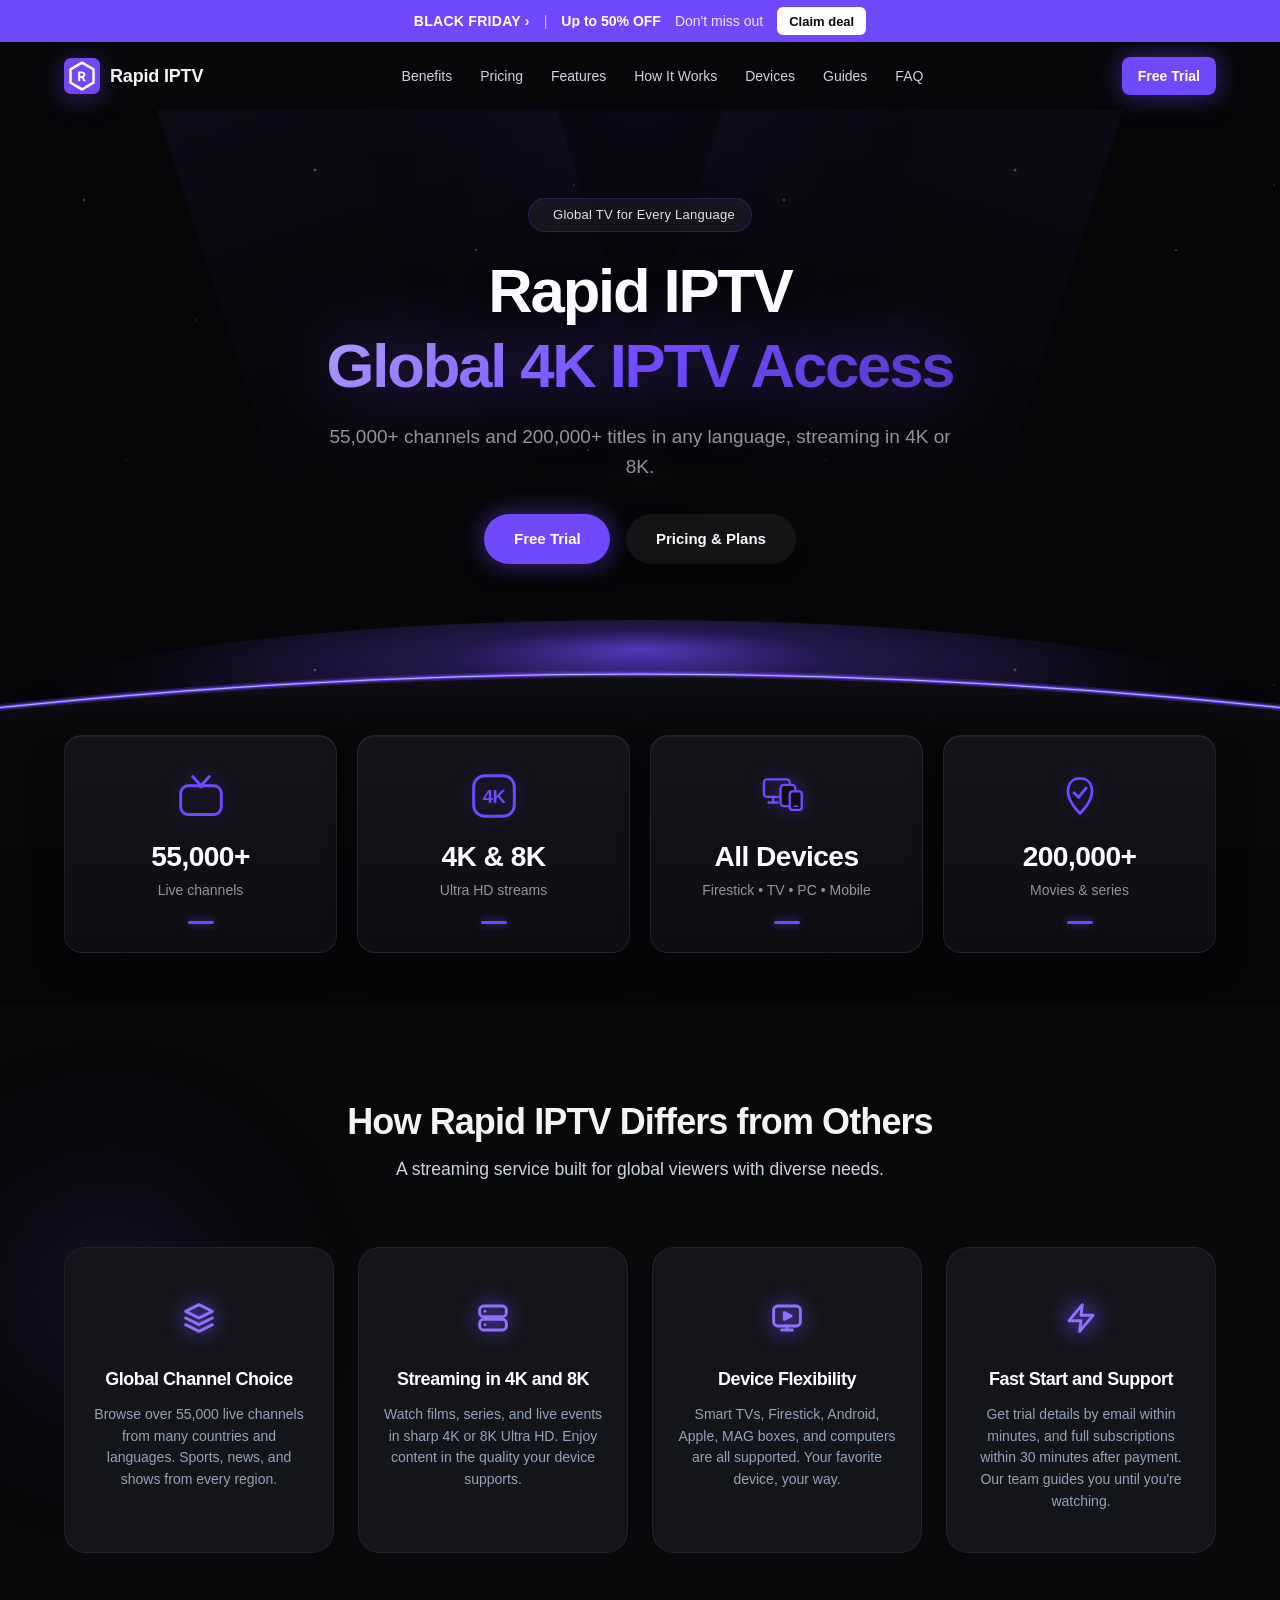
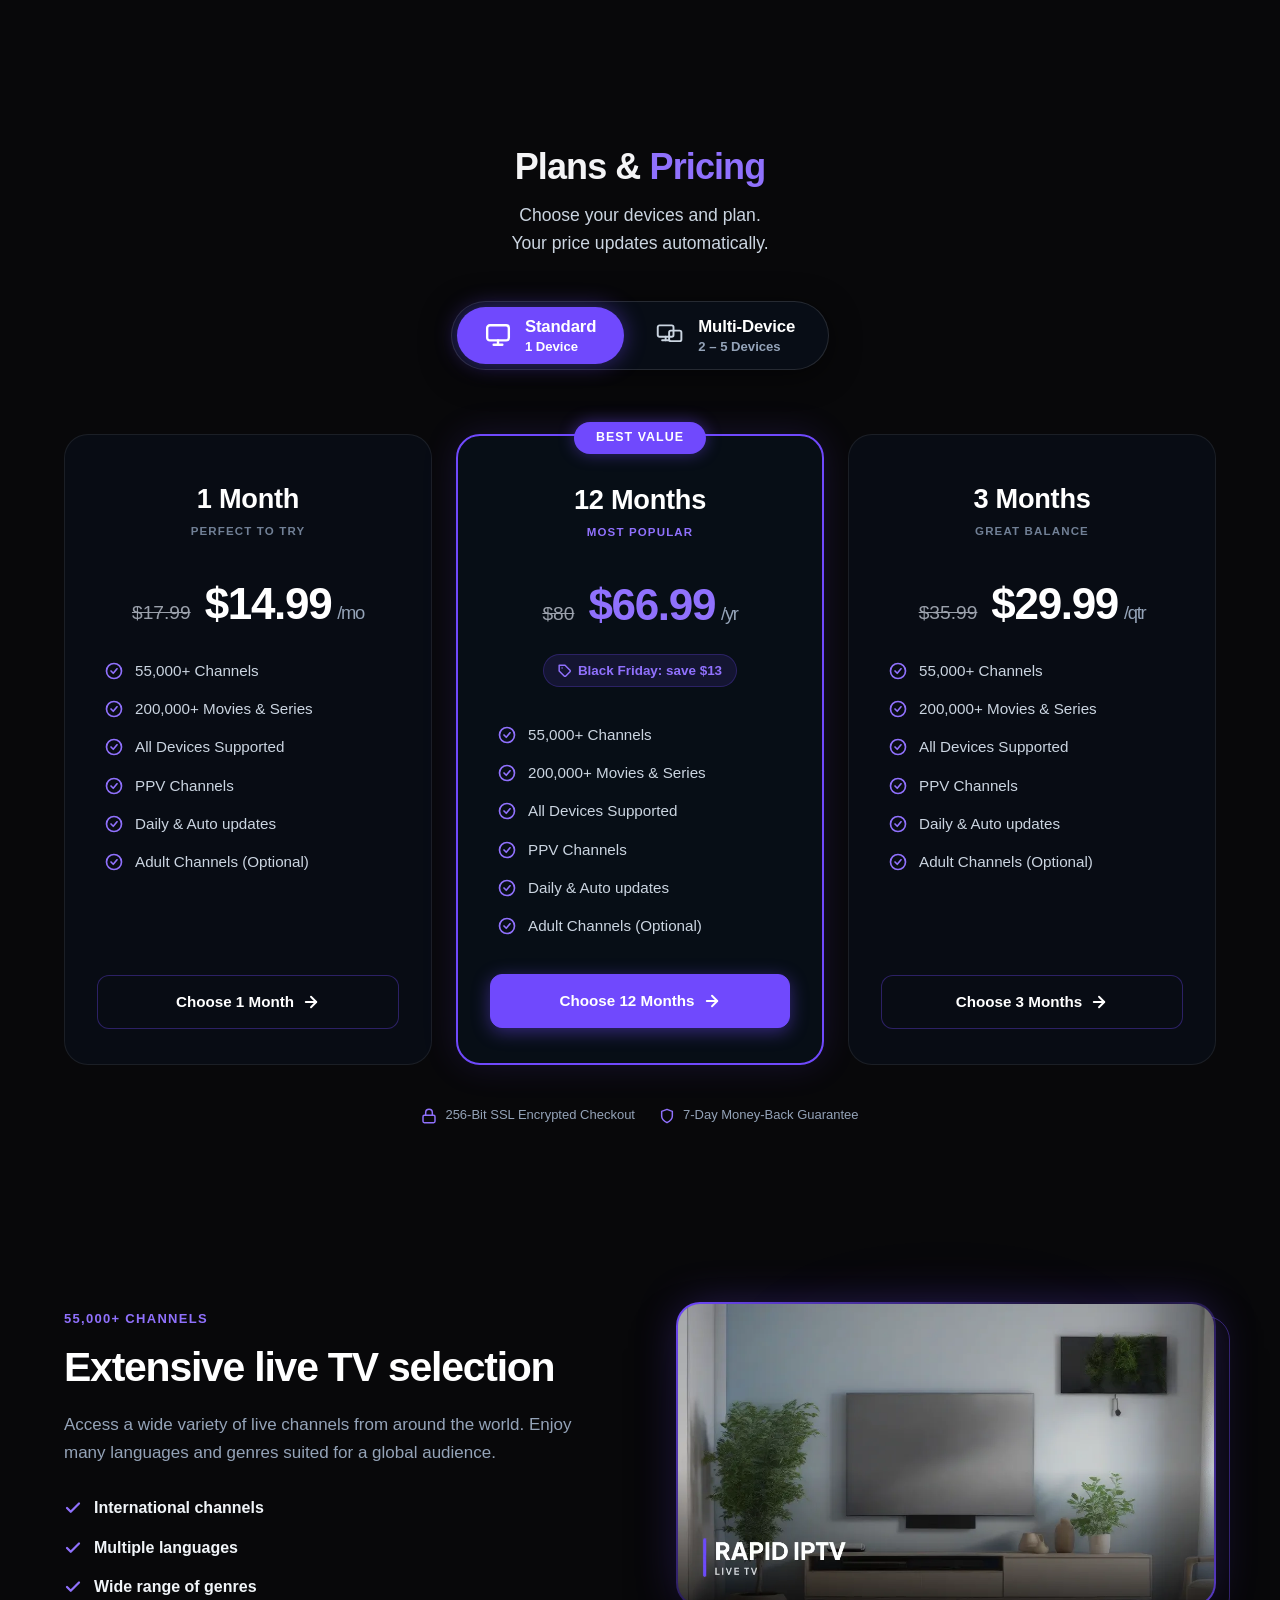
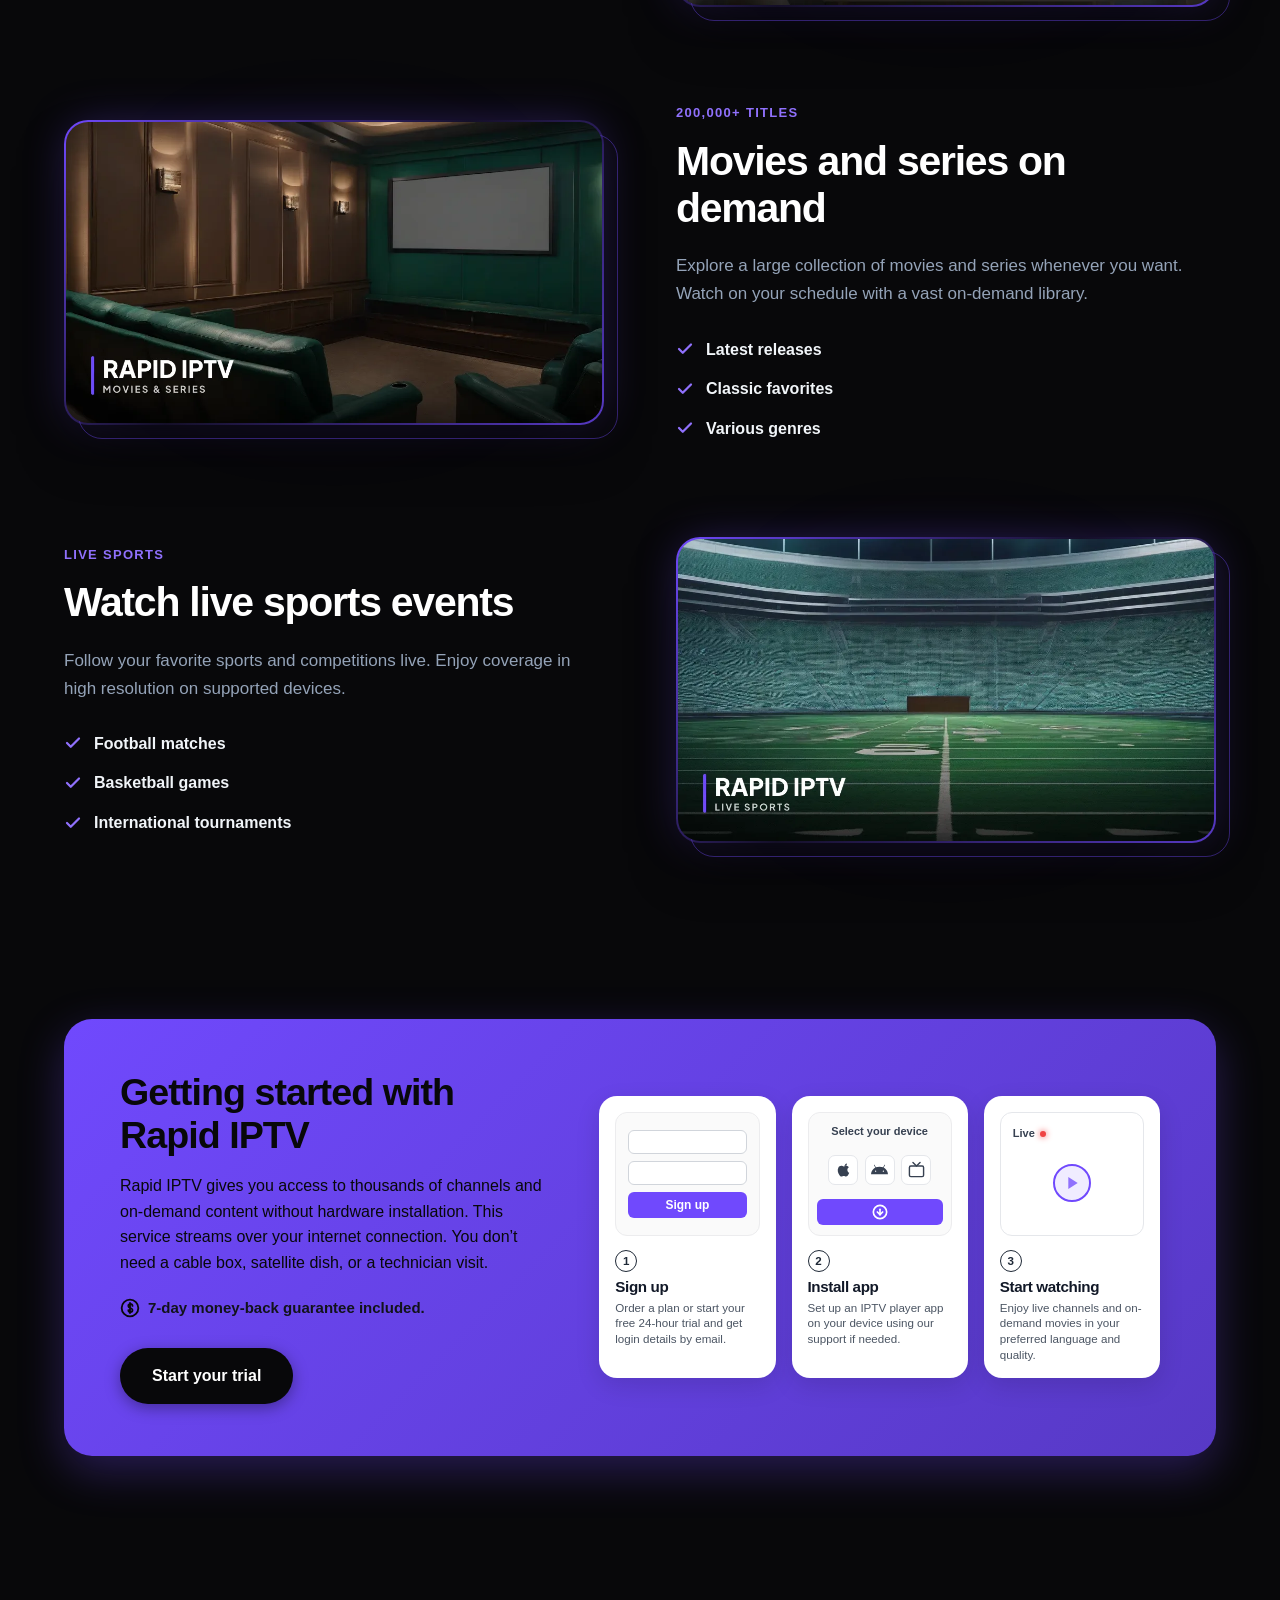
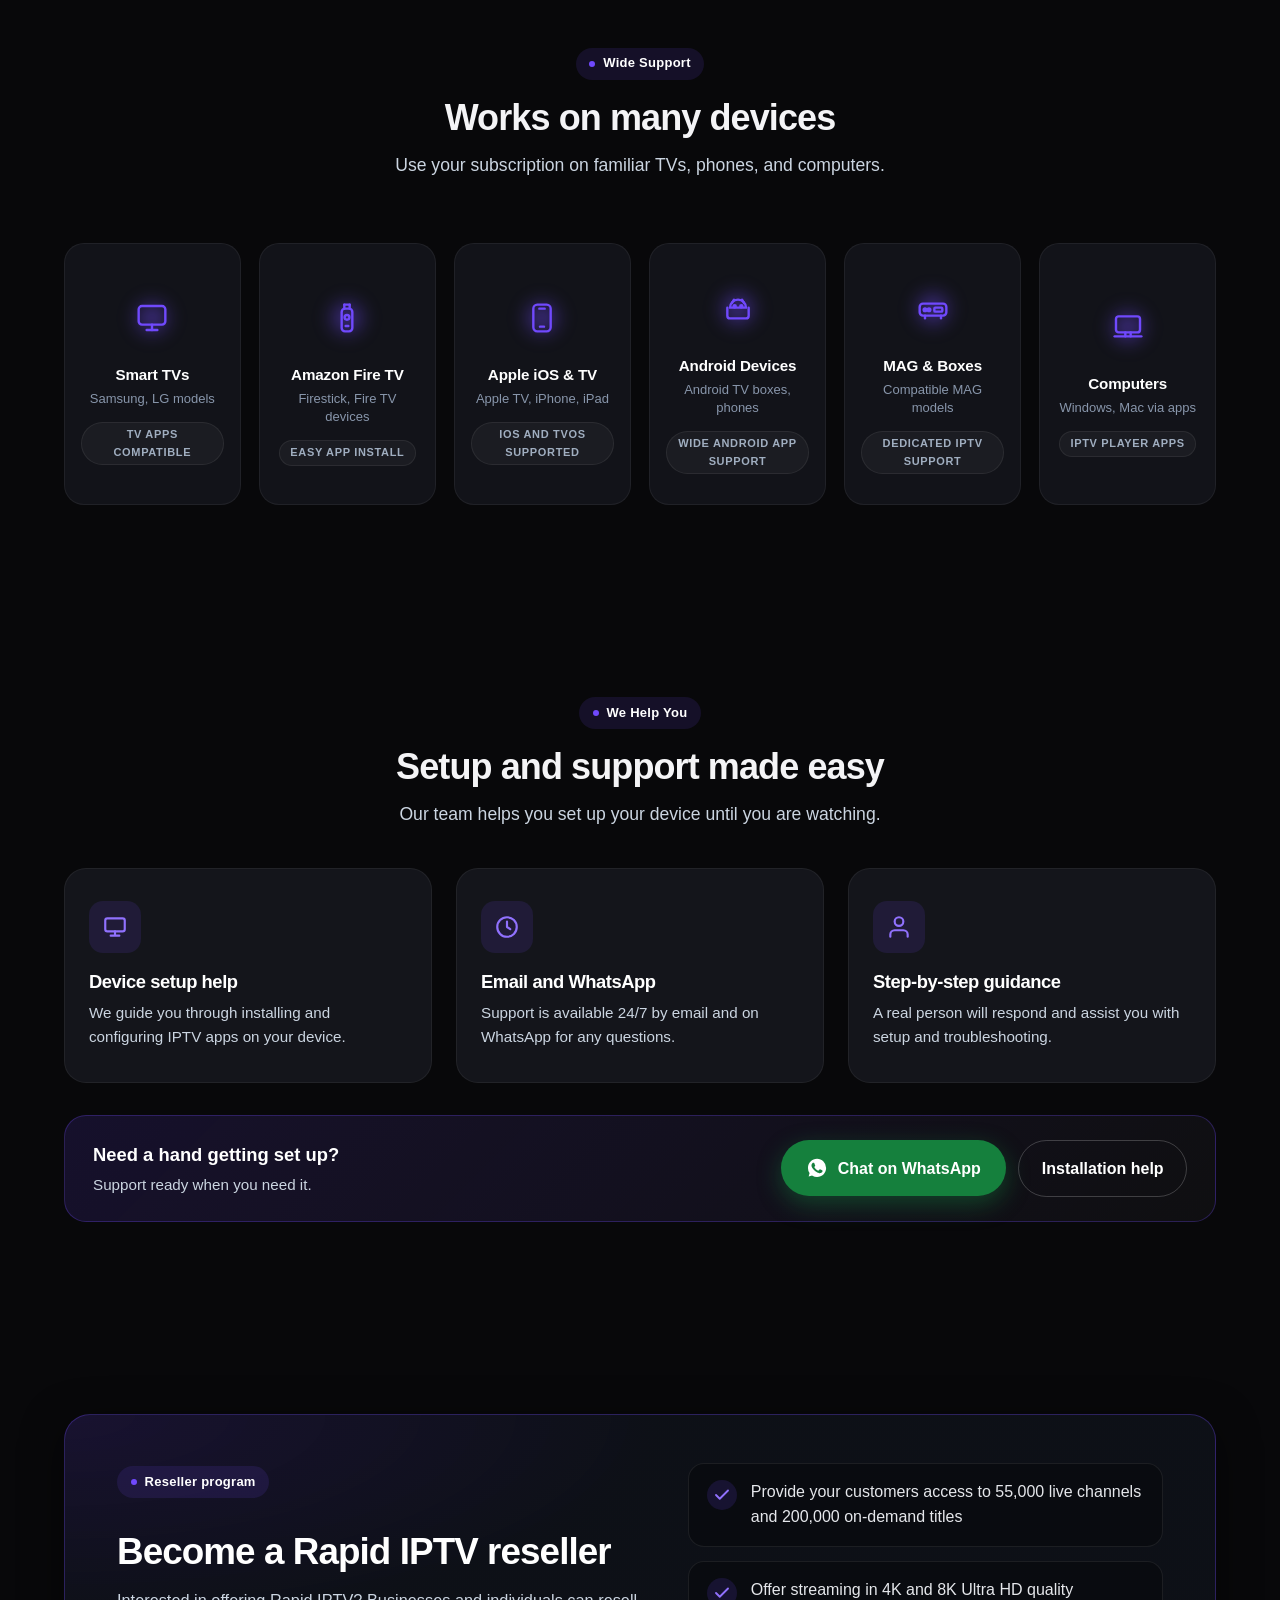
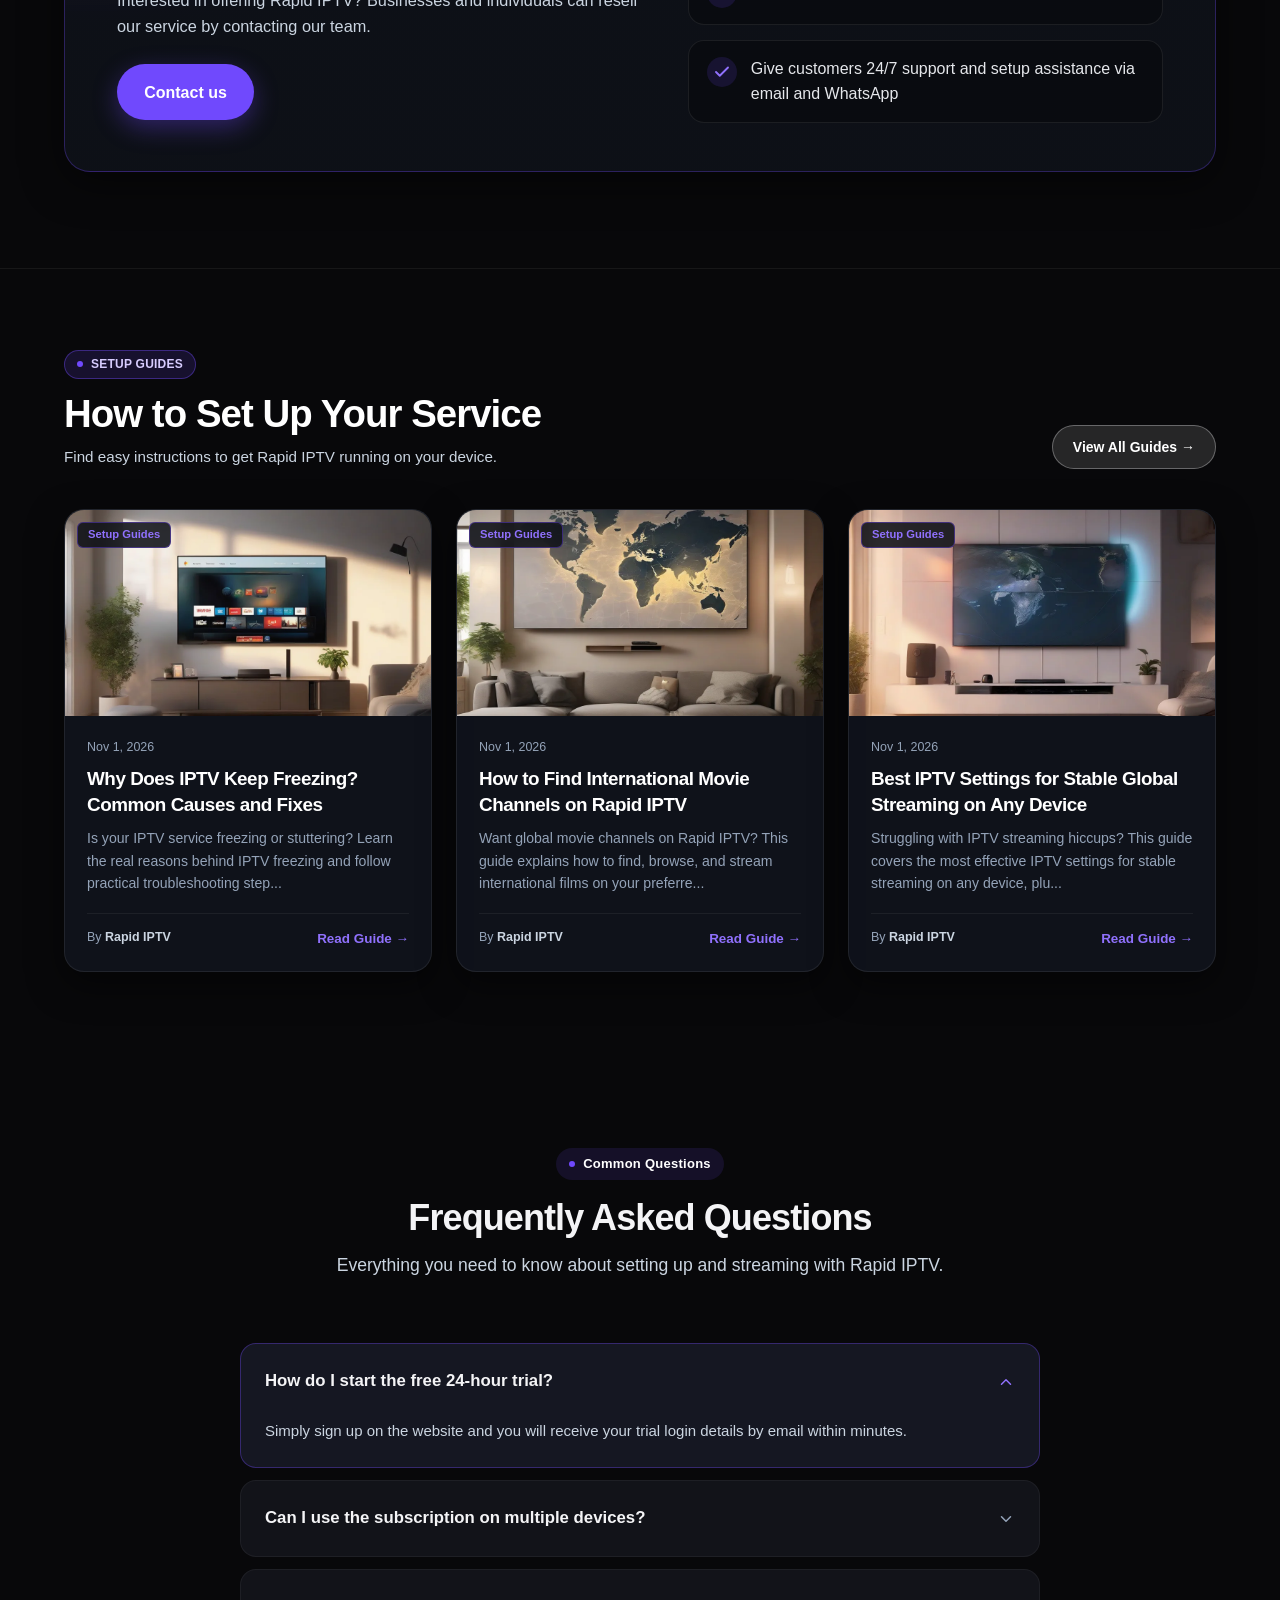
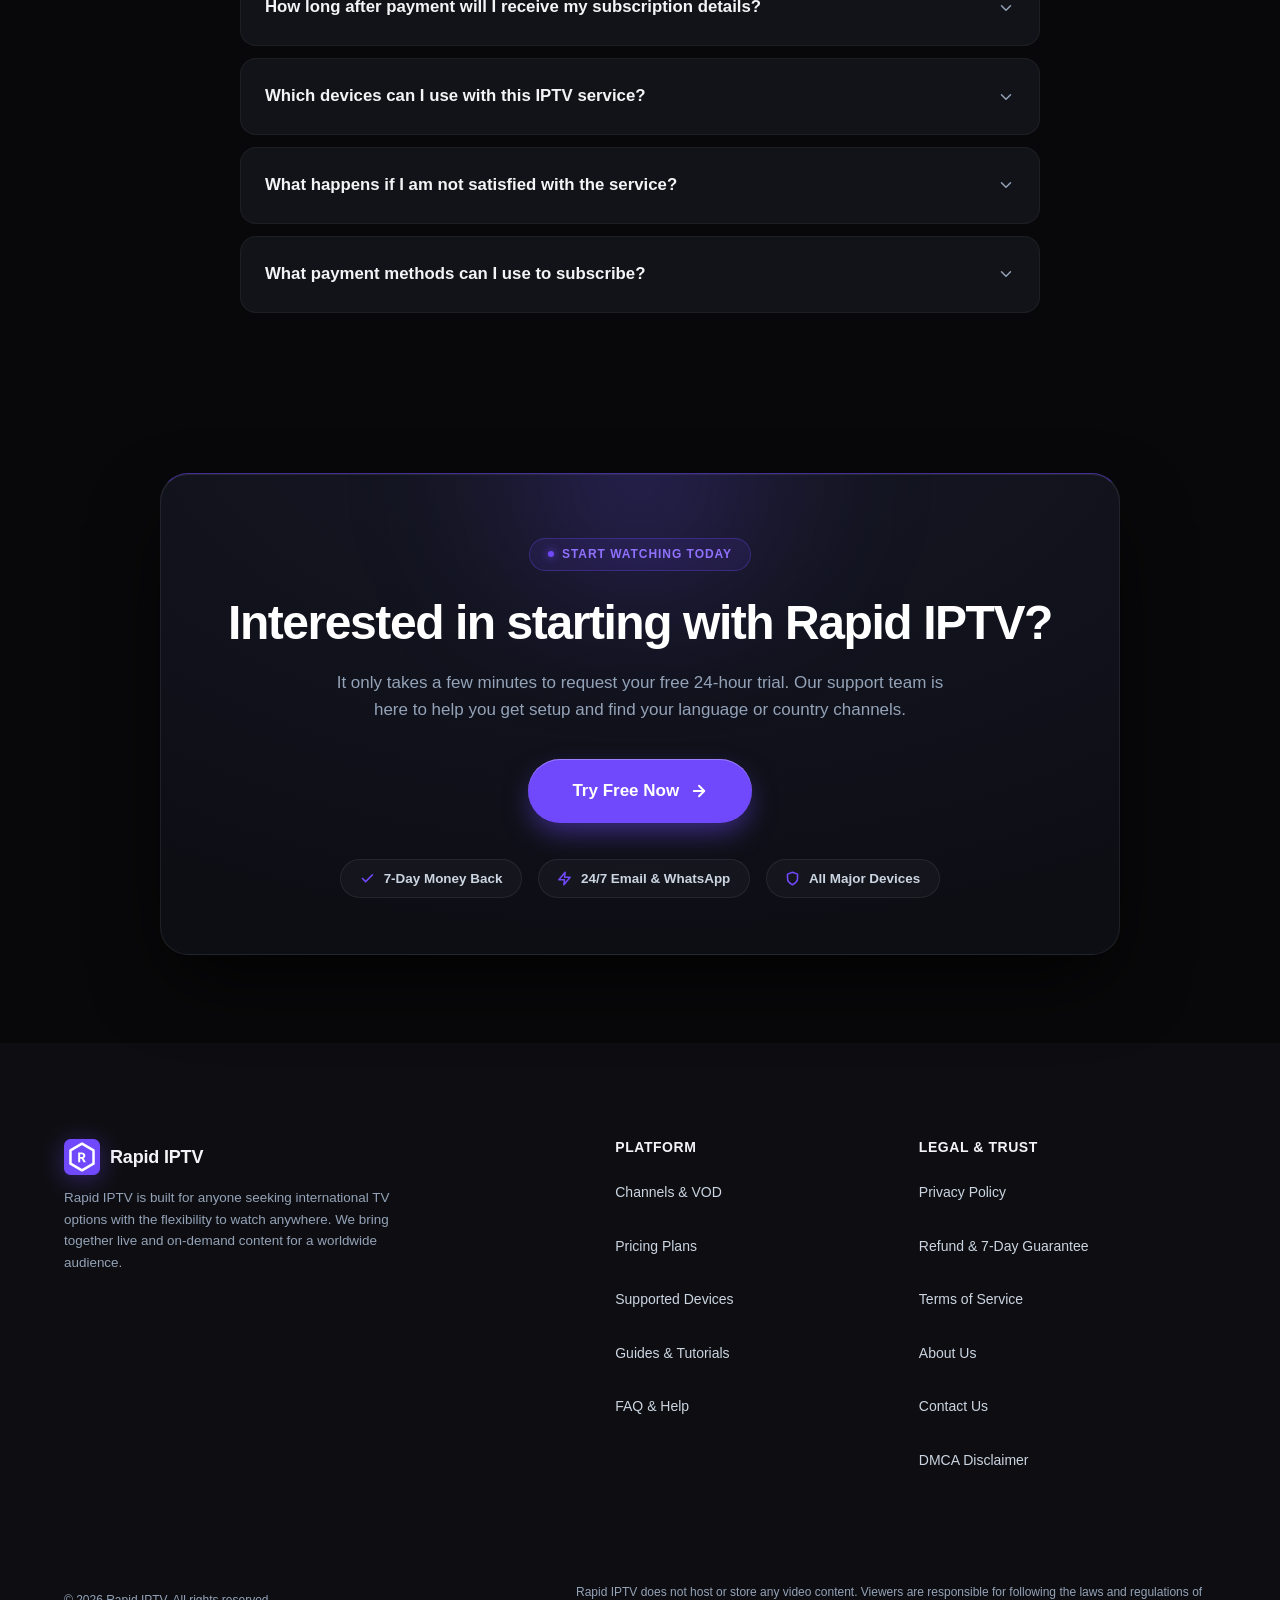
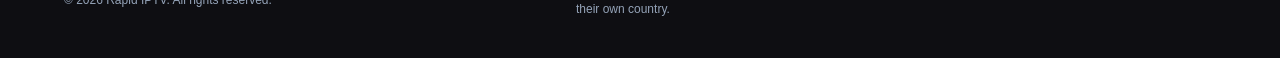
==== commit 4356a310: "Deploy IPTV site via TVKIX Site Manager [2026-11-07T11:53:14.348Z]" ====
--- a/index.html
+++ b/index.html
@@ -848,6 +848,7 @@
     ]
   }
   </script>
+    <meta name="google-site-verification" content="EOZ1rIkb22u62vnia-Yeg7G6ziAbXxRuXQa-23bqEmY">
 
     <style id="site-dynamic-theme">
         
@@ -861,7 +862,7 @@
             --brand-r: 112;
             --brand-g: 73;
             --brand-b: 253;
-            font-family: 'Plus Jakarta Sans', -apple-system, sans-serif !important;
+            font-family: 'Inter', -apple-system, sans-serif !important;
         }
         /* Header & Logo Pure SVG Mark */
         .logo-icon {
@@ -1249,11 +1250,38 @@
         :root { --accent: #7049fd; }
     </style>
     
+<style id="promo-style">
+:root { --promo-h: 42px; --promo-bg: #7049fd; }
+.promo-bar { position: sticky; top: 0; z-index: 101; height: var(--promo-h); display: flex; align-items: center; justify-content: center; gap: 14px; padding: 0 14px; box-sizing: border-box; background: var(--promo-bg); color: #fff; font-size: 14px; line-height: 1; white-space: nowrap; }
+.promo-bar-name { font-weight: 800; letter-spacing: .02em; min-width: 0; overflow: hidden; text-overflow: ellipsis; }
+.promo-bar-sep { opacity: .6; }
+.promo-bar-deal { font-weight: 800; min-width: 0; overflow: hidden; text-overflow: ellipsis; }
+.promo-bar-note { opacity: .85; min-width: 0; overflow: hidden; text-overflow: ellipsis; }
+.promo-bar-cta { flex-shrink: 0; display: inline-flex; align-items: center; height: 28px; padding: 0 12px; border-radius: 6px; background: #fff; color: #08080a !important; font-size: 13px; font-weight: 700; text-decoration: none; }
+.site-header { top: var(--promo-h); }
+section[id] { scroll-margin-top: calc(90px + var(--promo-h)); }
+.plan-old-price { color: #9aa0ab; font-size: 1.2rem; font-weight: 500; letter-spacing: 0; text-decoration: line-through; line-height: 1.2; margin-right: 10px; }
+.multi-plan-price-row .plan-old-price { margin: 0 0 0 8px; font-size: .9rem; }
+#summary-old-price { display: block; margin: 2px 0 0; font-size: 1rem; }
+@media (max-width: 640px) {
+  .promo-bar { gap: 10px; padding: 0 10px; font-size: 13px; }
+  .promo-bar-cta { height: 26px; padding: 0 10px; font-size: 12px; }
+}
+@media (max-width: 480px) { .promo-bar-note { display: none; } }
+@media (max-width: 350px) { .promo-bar-sep { display: none; } .promo-bar { gap: 8px; padding: 0 8px; } }
+</style>
 <style id="contrast-fix">:root{--accent-ink:#9071fd}.btn-primary,.btn-card-primary,.reseller-btn{background:#7049fd !important;border-color:#7049fd !important}.support-wa-btn,.install-wa-btn{background:#15803d !important}.support-wa-btn:hover,.install-wa-btn:hover{background:#166534 !important}.pricing-toggle-tab.active .pricing-toggle-icon,.pricing-toggle-tab.active .pricing-toggle-title,.pricing-toggle-tab.active .pricing-toggle-sub,.popular-badge-top,.plan-badge-top,.plan-card-btn.solid-featured-btn,.mockup-submit-btn,.multi-step-num,.multi-plan-badge-pill.popular-tag{color:#ffffff !important}</style>
 <script>window.TVKIX_SITE = {"brand":"Rapid IPTV","domain":"rapidtv.org","accent":"#7049fd","rgb":"112, 73, 253","dark":"#5e3dd5","hover":"#6743e9","mail":"cmFwaWRpcHR2MUB0dmtpeC5jb20="};</script>
     <script src="https://tvkix.com/sat-modal.js" defer></script>
 </head>
 <body style="background-color:#08080a;">
+<div id="promo-bar" class="promo-bar" role="region" aria-label="Black Friday offer" data-nosnippet>
+<span class="promo-bar-name">BLACK FRIDAY ›</span>
+<span class="promo-bar-sep">|</span>
+<span class="promo-bar-deal">Up to 50% OFF</span>
+<span class="promo-bar-note">Don't miss out</span>
+<a class="promo-bar-cta" href="#pricing">Claim deal</a>
+</div><!--promo-bar-->
 
   <!-- =========================================================================
        SECTION 1: HEADER & NAVIGATION
@@ -1264,12 +1292,12 @@
       <a href="#" class="brand-logo">
         <span class="logo-icon" aria-hidden="true"><svg xmlns="http://www.w3.org/2000/svg" viewBox="0 0 100 100" width="100%" height="100%">
   <defs>
-    <linearGradient id="iconGrad_evl398" x1="0%" y1="0%" x2="100%" y2="100%">
+    <linearGradient id="iconGrad_8rpgue" x1="0%" y1="0%" x2="100%" y2="100%">
       <stop offset="0%" stop-color="#7049fd"/>
       <stop offset="100%" stop-color="#7049fd"/>
     </linearGradient>
   </defs>
-  <rect width="100" height="100" rx="18" fill="url(#iconGrad_evl398)"/>
+  <rect width="100" height="100" rx="18" fill="url(#iconGrad_8rpgue)"/>
   <path d="M 50 13 L 82 31.5 L 82 68.5 L 50 87 L 18 68.5 L 18 31.5 Z" fill="none" stroke="#ffffff" stroke-width="7" stroke-linejoin="round"/>
   <g class="icon-letter" data-letter="R" fill="#ffffff" transform="translate(37.004 64.41) scale(0.03600 -0.03600)"><path transform="translate(0 0)" d="M66 0V745H351Q428 745 487.5 718Q547 691 581 638Q615 585 615 507Q615 431 580 377.5Q545 324 486 297L656 0H482L298 329L398 270H221V0ZM221 405H352Q385 405 409 418Q433 431 446.5 454Q460 477 460 507Q460 538 446.5 561Q433 584 409 597Q385 610 352 610H221Z"/></g>
 </svg></span>
@@ -1584,7 +1612,7 @@
             <div>
               <h3 class="plan-title">1 Month</h3>
               <span class="plan-subtitle">PERFECT TO TRY</span>
-              <div class="plan-price"><span id="price-1m-val">$14.99</span><span class="plan-period">/mo</span></div>
+              <div class="plan-price"><s class="plan-old-price">$17.99</s><span id="price-1m-val">$14.99</span><span class="plan-period">/mo</span></div>
               <ul class="check-list">
                 <li><svg class="check-icon" width="18" height="18" viewBox="0 0 24 24" fill="none" stroke="currentColor" stroke-width="2.2" stroke-linecap="round" stroke-linejoin="round"><circle cx="12" cy="12" r="10"></circle><polyline points="8 12 11 15 16 9"></polyline></svg> 55,000+ Channels</li>
                 <li><svg class="check-icon" width="18" height="18" viewBox="0 0 24 24" fill="none" stroke="currentColor" stroke-width="2.2" stroke-linecap="round" stroke-linejoin="round"><circle cx="12" cy="12" r="10"></circle><polyline points="8 12 11 15 16 9"></polyline></svg> 200,000+ Movies &amp; Series</li>
@@ -1606,10 +1634,10 @@
             <div>
               <h3 class="plan-title">12 Months</h3>
               <span class="plan-subtitle popular-sub">MOST POPULAR</span>
-              <div class="plan-price popular-price"><span id="price-12m-val">$66.99</span><span class="plan-period">/yr</span></div>
+              <div class="plan-price popular-price"><s class="plan-old-price">$80</s><span id="price-12m-val">$66.99</span><span class="plan-period">/yr</span></div>
               <div class="plan-discount-tag">
                 <svg width="14" height="14" viewBox="0 0 24 24" fill="none" stroke="currentColor" stroke-width="2.5" stroke-linecap="round" stroke-linejoin="round"><path d="M20.59 13.41l-7.17 7.17a2 2 0 0 1-2.83 0L2 12V2h10l8.59 8.59a2 2 0 0 1 0 2.82z"></path><line x1="7" y1="7" x2="7.01" y2="7"></line></svg>
-                <span>Save $112 per year</span>
+                <span>Black Friday: save $13</span>
               </div>
               <ul class="check-list">
                 <li><svg class="check-icon" width="18" height="18" viewBox="0 0 24 24" fill="none" stroke="currentColor" stroke-width="2.2" stroke-linecap="round" stroke-linejoin="round"><circle cx="12" cy="12" r="10"></circle><polyline points="8 12 11 15 16 9"></polyline></svg> 55,000+ Channels</li>
@@ -1631,7 +1659,7 @@
             <div>
               <h3 class="plan-title">3 Months</h3>
               <span class="plan-subtitle">GREAT BALANCE</span>
-              <div class="plan-price"><span id="price-3m-val">$29.99</span><span class="plan-period">/qtr</span></div>
+              <div class="plan-price"><s class="plan-old-price">$35.99</s><span id="price-3m-val">$29.99</span><span class="plan-period">/qtr</span></div>
               <ul class="check-list">
                 <li><svg class="check-icon" width="18" height="18" viewBox="0 0 24 24" fill="none" stroke="currentColor" stroke-width="2.2" stroke-linecap="round" stroke-linejoin="round"><circle cx="12" cy="12" r="10"></circle><polyline points="8 12 11 15 16 9"></polyline></svg> 55,000+ Channels</li>
                 <li><svg class="check-icon" width="18" height="18" viewBox="0 0 24 24" fill="none" stroke="currentColor" stroke-width="2.2" stroke-linecap="round" stroke-linejoin="round"><circle cx="12" cy="12" r="10"></circle><polyline points="8 12 11 15 16 9"></polyline></svg> 200,000+ Movies &amp; Series</li>
@@ -1701,7 +1729,7 @@
                     <div class="multi-plan-radio" id="multi-plan-radio-1m"></div>
                   </div>
                   <div class="multi-plan-price-row">
-                    <span class="multi-plan-price-num" id="multi-price-1m">$29.99</span>
+                    <span class="multi-plan-price-num" id="multi-price-1m">$29.99</span><s class="plan-old-price" id="multi-old-1m"></s>
                   </div>
                   <div class="multi-plan-sub-row" id="multi-sub-1m">$29.99 / month</div>
                 </div>
@@ -1716,7 +1744,7 @@
                     </div>
                   </div>
                   <div class="multi-plan-price-row">
-                    <span class="multi-plan-price-num" id="multi-price-3m">$59.99</span>
+                    <span class="multi-plan-price-num" id="multi-price-3m">$59.99</span><s class="plan-old-price" id="multi-old-3m"></s>
                   </div>
                   <div class="multi-plan-sub-row" id="multi-sub-3m">$20.00 / month</div>
                 </div>
@@ -1728,7 +1756,7 @@
                     <div class="multi-plan-radio" id="multi-plan-radio-6m"></div>
                   </div>
                   <div class="multi-plan-price-row">
-                    <span class="multi-plan-price-num" id="multi-price-6m">$99.99</span>
+                    <span class="multi-plan-price-num" id="multi-price-6m">$99.99</span><s class="plan-old-price" id="multi-old-6m"></s>
                   </div>
                   <div class="multi-plan-sub-row" id="multi-sub-6m">$16.67 / month</div>
                 </div>
@@ -1743,7 +1771,7 @@
                     <div class="multi-plan-radio" id="multi-plan-radio-12m"></div>
                   </div>
                   <div class="multi-plan-price-row">
-                    <span class="multi-plan-price-num" id="multi-price-12m">$139.99</span>
+                    <span class="multi-plan-price-num" id="multi-price-12m">$139.99</span><s class="plan-old-price" id="multi-old-12m"></s>
                   </div>
                   <div class="multi-plan-sub-row" id="multi-sub-12m">$11.66 / month</div>
                 </div>
@@ -1799,7 +1827,7 @@
 
               <div class="multi-summary-pricing-row">
                 <span class="multi-summary-total-label">Total</span>
-                <div class="multi-summary-total-amount" id="summary-total-price">$59.99</div>
+                <div class="multi-summary-total-amount" id="summary-total-price">$59.99</div><s class="plan-old-price" id="summary-old-price"></s>
                 <div class="multi-summary-total-sub" id="summary-total-subprice">$20.00 / month</div>
               </div>
             </div>
@@ -2426,12 +2454,12 @@
           <a href="#" class="brand-logo">
             <span class="logo-icon" aria-hidden="true"><svg xmlns="http://www.w3.org/2000/svg" viewBox="0 0 100 100" width="100%" height="100%">
   <defs>
-    <linearGradient id="iconGrad_evl398" x1="0%" y1="0%" x2="100%" y2="100%">
+    <linearGradient id="iconGrad_8rpgue" x1="0%" y1="0%" x2="100%" y2="100%">
       <stop offset="0%" stop-color="#7049fd"/>
       <stop offset="100%" stop-color="#7049fd"/>
     </linearGradient>
   </defs>
-  <rect width="100" height="100" rx="18" fill="url(#iconGrad_evl398)"/>
+  <rect width="100" height="100" rx="18" fill="url(#iconGrad_8rpgue)"/>
   <path d="M 50 13 L 82 31.5 L 82 68.5 L 50 87 L 18 68.5 L 18 31.5 Z" fill="none" stroke="#ffffff" stroke-width="7" stroke-linejoin="round"/>
   <g class="icon-letter" data-letter="R" fill="#ffffff" transform="translate(37.004 64.41) scale(0.03600 -0.03600)"><path transform="translate(0 0)" d="M66 0V745H351Q428 745 487.5 718Q547 691 581 638Q615 585 615 507Q615 431 580 377.5Q545 324 486 297L656 0H482L298 329L398 270H221V0ZM221 405H352Q385 405 409 418Q433 431 446.5 454Q460 477 460 507Q460 538 446.5 561Q433 584 409 597Q385 610 352 610H221Z"/></g>
 </svg></span>
@@ -2618,5 +2646,21 @@
       updateMultiPricingUI();
     });
   </script>
+<script>
+(function () {
+  var promoOld = {"1":{"1m":"$17.99","3m":"$35.99","6m":"$47.99","12m":"$80"},"2":{"1m":"$23.99","3m":"$47.99","6m":"$80","12m":"$128"},"3":{"1m":"$35.99","3m":"$71.99","6m":"$119.99","12m":"$167.99"},"4":{"1m":"$47.99","3m":"$95.99","6m":"$155.99","12m":"$215.99"},"5":{"1m":"$59.99","3m":"$119.99","6m":"$191.99","12m":"$263.99"}};
+  var fillPrices = updateMultiPricingUI;
+  updateMultiPricingUI = function () {
+    fillPrices();
+    var byPlan = promoOld[multiSelectedDevice] || {};
+    Object.keys(byPlan).forEach(function (plan) {
+      var el = document.getElementById('multi-old-' + plan);
+      if (el) el.textContent = byPlan[plan];
+    });
+    var total = document.getElementById('summary-old-price');
+    if (total) total.textContent = byPlan[multiSelectedPlan] || '';
+  };
+})();
+</script>
 </body>
 </html>
